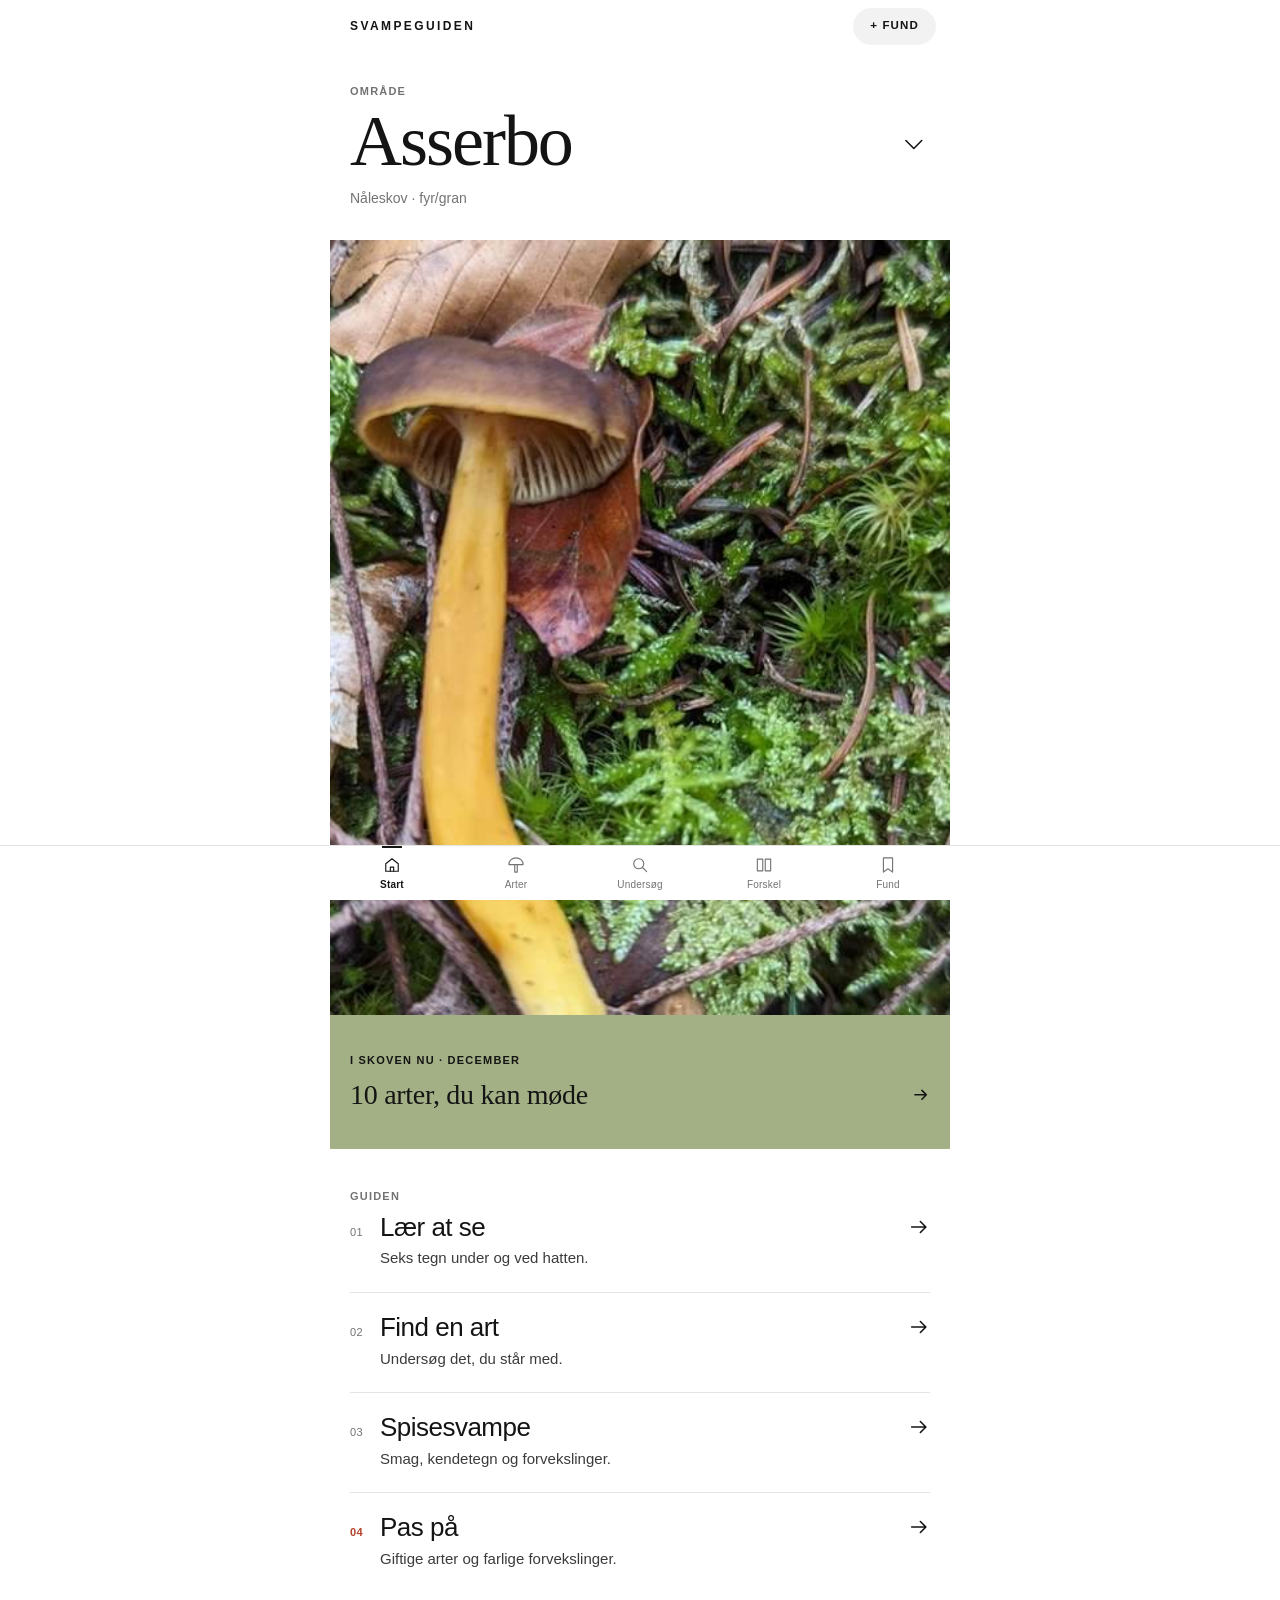
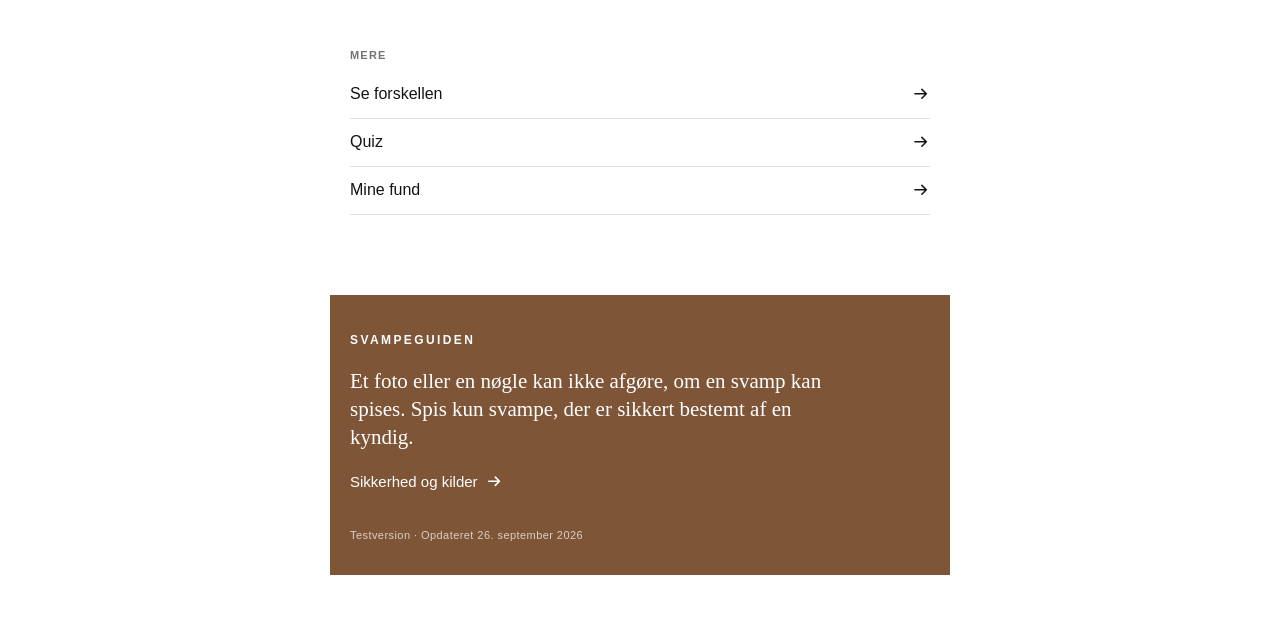
==== index.html @ 18c5b981 "Områdevalg: uden 'Valgt område', lavere søg og position, færre skriftvægte; kortet får pladsen Co-Au" ====
<!doctype html>
<html lang="da">
<head>
<meta charset="utf-8">
<meta name="viewport" content="width=device-width, initial-scale=1, viewport-fit=cover">
<meta name="theme-color" content="#FFFFFF">
<meta name="apple-mobile-web-app-capable" content="yes">
<meta name="apple-mobile-web-app-status-bar-style" content="default">
<meta name="apple-mobile-web-app-title" content="Svampeguiden">
<link rel="manifest" href="manifest.webmanifest">
<link rel="apple-touch-icon" href="icons/icon-180.png">
<link rel="icon" href="icons/icon-180.png">
<title>Svampeguiden</title>
<style>
/* =====================================================================
   SVAMPEGUIDEN — visuelt system, pass 02
   Grundverdenen er papir og blæk. Farve optræder kun i to skalaer:
   LILLE (et mærke) eller STOR (en hel flade). Aldrig mellemstore kasser.

   PAPER     #FFFFFF  baggrund                         – alt
   INK       #141414  tekst, piktogrammer, primærknap  – alt
   INK-2     #3B3B3B  sekundær brødtekst               – tekst
   GREY      #737373  metadata, billedtekster          – lille tekst (ikke på smørgul)
   RULE      #E3E3E1  hårlinjer                        – kun ved reelle overgange
   WASH      ink 5,5 % tonet flade (små interaktive flader, fotopladsholdere)
   MOSS      #A3AF84  "God spisesvamp", skov-filtre, I skoven nu-fladen
                      lille mærke / én stor flade på start. Aldrig tekst, streger.
   BUTTER    #F6E8B1  køkkenet – hele siden. Mærker for køkkenfiltre.
   RUST      #B4432A  fare: dødeligt/meget giftig (mærke, artsflade, STOP).
                      Aldrig pynt, skillelinjer eller almindelige knapper.
   RUST-PALE #F4DCD3  mærke for "Giftig" (tekst RUST-INK #8C2F1A)
   CHESTNUT  #7E5536  redaktionel flade: sidefoden. Ikke en værktøjslinje.
   LILAC     #CDD2E0  tid: sæsonfilter. Kun mærke.

   Typografi — serif = navne og fortælling, sans = instrumentet
     display  serif 44–60 / .98   artsnavn, sidetitel
     state    serif 32 / 1.06     udsagn, spørgsmål
     obs      serif 24 / 1.22     observation, sanseindtryk
     read     serif 19 / 1.45     redaktionel prosa
     cat      sans 28 / 1.08 500  kategorier (indgange, filtre)
     body     sans 16 / 1.5
     meta     sans 13 / 1.4       billedtekster, metadata
     label    sans 11 / 600 / versal +.11em
   Afstand: 4 8 12 16 24 32 48 72 112 · spalte 20 px
   ===================================================================== */
:root{
  --paper:#FFFFFF; --ink:#141414; --ink-2:#3B3B3B; --grey:#737373; --grey-2:#A6A6A6;
  --rule:#E3E3E1; --wash:rgba(20,20,20,.055);
  --moss:#A3AF84; --butter:#F6E8B1; --rust:#B4432A; --rust-pale:#F4DCD3; --rust-ink:#8C2F1A;
  --chestnut:#7E5536; --lilac:#CDD2E0;
  --bg:var(--paper);
  --serif:"Times New Roman",Times,serif;
  --sans:"Helvetica Neue",Helvetica,Arial,sans-serif;
  --fs-3xl:clamp(44px,12.4vw,60px);
  --s1:4px;--s2:8px;--s3:12px;--s4:16px;--s5:24px;--s6:32px;--s7:48px;--s8:56px;--s9:80px;
  --g:20px; --r:10px; --top:52px; --tab:54px;
  --sat:env(safe-area-inset-top,0px); --sab:env(safe-area-inset-bottom,0px);
}
*{box-sizing:border-box;-webkit-tap-highlight-color:transparent}
html{-webkit-text-size-adjust:100%;text-size-adjust:100%}
body{margin:0;background:var(--bg);color:var(--ink);font:400 16px/1.5 var(--sans);-webkit-font-smoothing:antialiased;overscroll-behavior-y:none;transition:background-color .4s ease}
button{font:inherit;color:inherit;background:none;border:0;padding:0;cursor:pointer;text-align:inherit}
a{color:inherit}
img{display:block;max-width:100%}
h1,h2,h3,h4,p,dl,dd,figure{margin:0}
ul,ol{margin:0}
:focus-visible{outline:2px solid var(--ink);outline-offset:2px}

/* ---------- typografi ---------- */
.t-display{font:400 var(--fs-3xl)/.98 var(--serif);letter-spacing:-.022em;hyphens:manual}
.t-state{font:400 28px/1.1 var(--serif);letter-spacing:-.01em}
.t-obs{font:400 20px/1.4 var(--serif)}
.t-read{font:400 20px/1.4 var(--serif)}
.t-cat{font:500 26px/1.1 var(--sans);letter-spacing:-.02em}
.lbl{font:600 11px/1.3 var(--sans);letter-spacing:.11em;text-transform:uppercase}
.meta{font-size:13px;line-height:1.4;color:var(--grey)}
.la{font:italic 400 19px/1.25 var(--serif);color:var(--ink-2)}
.num{font:500 11px/1 var(--sans);font-variant-numeric:tabular-nums;letter-spacing:.04em;color:var(--grey)}
.g{color:var(--grey)}
.pad{padding-left:var(--g);padding-right:var(--g)}
.arr{display:inline-block;flex:none;width:1.1em;height:1.1em;vertical-align:-.2em;fill:none;stroke:currentColor;stroke-width:1.6;stroke-linecap:round;stroke-linejoin:round}
.arr path{vector-effect:non-scaling-stroke}

/* ---------- piktogrammer: 24-gitter, 1,5 px linje, fyldt = det, der tales om ---------- */
.pg{fill:none;stroke:currentColor;stroke-width:1.5;stroke-linejoin:round;stroke-linecap:round;flex:none;overflow:visible}
.pg *{vector-effect:non-scaling-stroke}
.pg .f{fill:currentColor}
.pg .d{stroke:none}
.pg.lg{stroke-width:1.75}
.lock{display:flex;align-items:center;gap:10px}
.lock-n{display:flex;align-items:center;gap:10px}
.lock-n .num{min-width:18px}

/* ---------- hoved, navigation, fod ---------- */
#top{position:sticky;top:0;z-index:30;background:var(--bg);padding-top:var(--sat);box-shadow:0 1px 0 transparent;transition:box-shadow .2s,background-color .4s}
#top.scrolled{box-shadow:0 1px 0 var(--rule)}
#top .in{max-width:620px;margin:0 auto;height:var(--top);display:flex;align-items:center;gap:4px;padding:0 14px 0 var(--g)}
#back{display:flex;align-items:center;width:34px;height:44px;margin-left:-8px}
#back svg{width:20px;height:20px}
#wm{font:700 12px/1 var(--sans);letter-spacing:.2em;text-transform:uppercase;text-decoration:none}
#ttl{flex:1;min-width:0;white-space:nowrap;overflow:hidden;text-overflow:ellipsis;font:600 11px/1 var(--sans);letter-spacing:.11em;text-transform:uppercase}
#top.root #back,#top.root #ttl{display:none}
#top.root #wm{flex:1}
#top:not(.root) #wm{display:none}
.pill{display:inline-flex;align-items:center;gap:6px;height:37px;padding:0 17px;border-radius:999px;background:var(--wash);color:var(--ink);font:600 11.5px/1 var(--sans);letter-spacing:.1em;text-transform:uppercase;text-decoration:none;white-space:nowrap}
#tabs{position:-webkit-sticky;position:sticky;bottom:0;z-index:30;background:var(--bg);box-shadow:0 -1px 0 var(--rule);padding-bottom:var(--sab);transition:background-color .4s}
#tabs .in{max-width:620px;margin:0 auto;display:flex}
#tabs a{position:relative;flex:1;height:var(--tab);display:flex;flex-direction:column;align-items:center;justify-content:center;gap:5px;text-decoration:none;color:var(--grey)}
#tabs a svg{width:20px;height:20px;fill:none;stroke:currentColor;stroke-width:1.35;stroke-linejoin:round;stroke-linecap:round}
#tabs a span{font:500 10px/1 var(--sans);letter-spacing:.02em}
#tabs a.on{color:var(--ink)}
#tabs a.on span{font-weight:700}
#tabs a.on::before{content:"";position:absolute;top:0;left:50%;width:20px;height:2px;margin-left:-10px;background:var(--ink)}
#tabs a .n{position:absolute;top:7px;left:calc(50% + 7px);min-width:15px;height:15px;padding:0 4px;border-radius:8px;background:var(--ink);color:#fff;font:700 9.5px/15px var(--sans);text-align:center}
/* Navigationen er en del af sidens flow (sticky, ikke fixed): den kan aldrig ligge over sidefoden,
   og den følger Safaris skiftende værktøjslinjer. Body fylder mindst skærmen, så den står i bunden. */
body{display:flex;flex-direction:column;min-height:100vh;min-height:100svh}
main{flex:1 0 auto;width:100%}
main{max-width:620px;margin:0 auto}
.view{animation:vin .18s ease-out;min-height:60vh;min-height:60svh}
@keyframes vin{from{opacity:0}to{opacity:1}}
@media (prefers-reduced-motion:reduce){.view,body{animation:none;transition:none}}
.foot{margin-top:var(--s9);background:var(--chestnut);color:#fff;padding:var(--s6) var(--g) var(--s6)}
.foot .wmk{font:700 12px/1 var(--sans);letter-spacing:.2em;text-transform:uppercase}
.foot p{margin-top:var(--s4);font:400 21px/1.35 var(--serif);max-width:24em}
.foot a{display:inline-flex;align-items:center;gap:8px;min-height:44px;margin-top:var(--s2);font:500 15px/1 var(--sans);text-decoration:none}
.foot small{display:block;margin-top:var(--s5);font:500 11px/1.4 var(--sans);letter-spacing:.04em;opacity:.72}

/* ---------- sidehoved, sektioner ---------- */
.ph-head{padding:var(--s7) var(--g) 0}
.ph-head>.lbl{margin-bottom:var(--s4);color:var(--grey)}
.ph-head.danger>.lbl{color:var(--rust)}
.intro{margin-top:var(--s5);color:var(--ink-2);max-width:32em}
.intro b{font-weight:600;color:var(--ink)}
.sec{margin-top:var(--s8);padding:0 var(--g)}
.sh{display:flex;justify-content:space-between;align-items:baseline;gap:12px;margin:0 0 var(--s5);font:600 11px/1.3 var(--sans);letter-spacing:.11em;text-transform:uppercase}
.sh a{font:500 13px/1 var(--sans);letter-spacing:0;text-transform:none;text-decoration:none;color:var(--grey)}
.say{margin:var(--s5) var(--g) 0;max-width:34em}
.say b{font-weight:600}
.say.danger b{color:var(--rust)}
.say .txt-link{display:flex;color:var(--rust)}
.count{padding:0 var(--g) var(--s4);font-size:13px;color:var(--grey)}
.aside{padding:var(--s6) var(--g) 0;font-size:14px;color:var(--grey)}
.aside a{color:var(--ink)}
.note{margin:var(--s8) var(--g) 0}
.note .lbl{display:block;margin-bottom:var(--s3);color:var(--grey)}
.note p{font-size:15px;color:var(--ink-2)}

/* ---------- mærker (tags) ---------- */
.tag{display:inline-flex;align-items:center;gap:6px;height:24px;padding:0 10px;border-radius:999px;background:var(--wash);color:var(--ink);font:600 10.5px/1 var(--sans);letter-spacing:.08em;text-transform:uppercase;white-space:nowrap;vertical-align:middle}
.st-plain{display:inline-block;font:600 10.5px/1.3 var(--sans);letter-spacing:.08em;text-transform:uppercase;color:var(--ink-2)}
.ix .st-plain{margin-top:10px}
.sp-id .st-plain{padding-top:4px}
.tag.moss{background:var(--moss)}
.tag.butter{background:var(--butter)}
.tag.lilac{background:var(--lilac)}
.tag.rust{background:var(--rust);color:#fff}
.tag.rust-pale{background:var(--rust-pale);color:var(--rust-ink)}
.tag.paper{background:#fff;color:var(--rust)}
button.tag{height:30px;padding:0 8px 0 12px;font-size:11px}
button.tag .x{font:400 15px/1 var(--sans);opacity:.6}

/* ---------- knapper: primær · sekundær · tekst · kompakt ---------- */
.btn{display:inline-flex;align-items:center;justify-content:center;gap:10px;min-height:52px;padding:0 20px;border-radius:var(--r);background:var(--wash);color:var(--ink);font:500 16px/1.2 var(--sans);text-decoration:none;text-align:center;position:relative}
.btn.fill{background:var(--ink);color:#fff}
.btn.big{width:100%;min-height:64px;border-radius:8px;justify-content:space-between;padding:0 22px;background:var(--ink);color:#fff;font-size:18px}
.btn.big .bl{display:flex;align-items:center;gap:14px}
.btn[disabled]{opacity:.5}
.btn-row{display:flex;gap:8px;padding:var(--s6) var(--g) 0}
.btn-row .btn{flex:1}
.btn-row.in{padding:0}
.btn-col{display:grid;gap:8px;padding:var(--s6) var(--g) 0}
.cta-wrap{padding:var(--s7) var(--g) 0}
.txt-link{display:inline-flex;align-items:center;gap:8px;min-height:44px;font:500 15px/1.2 var(--sans);text-decoration:none;color:inherit}
.quiet{display:flex;align-items:center;gap:10px;min-height:48px;margin:var(--s6) var(--g) 0;font:500 15px/1.2 var(--sans);text-decoration:none;color:var(--ink-2)}
.more{margin:var(--s8) var(--g) 0}
.more>.lbl{margin-bottom:var(--s2);color:var(--grey)}
.more a{display:flex;align-items:baseline;gap:10px;min-height:48px;padding:13px 0;border-bottom:1px solid var(--rule);font:500 16px/1.3 var(--sans);text-decoration:none}
.more a .m{font-size:13px;font-weight:400;color:var(--grey)}
.more a .arr{margin-left:auto}
.util{display:grid;grid-template-columns:1fr 1fr;gap:0 16px;margin:var(--s7) var(--g) 0}
.util a{display:flex;align-items:baseline;gap:8px;padding:9px 0;font:500 16px/1.3 var(--sans);text-decoration:none}
.util a .m{font-size:13px;font-weight:400;color:var(--grey)}

/* ---------- fotos og annotationer ---------- */
.ph{position:relative;overflow:hidden;background:var(--wash)}
.ph img{width:100%;height:100%;object-fit:cover}
.ph.none{background:rgba(20,20,20,.03)}
.ph.empty,.ph.none{display:flex;align-items:center;justify-content:center;color:var(--grey)}
.ph.empty span{font:500 11px/1.3 var(--sans);color:var(--grey);text-align:center;padding:6px}
.ann{position:absolute;inset:0;width:100%;height:100%;pointer-events:none}
.ann .o{fill:none;stroke:#141414;stroke-width:3;vector-effect:non-scaling-stroke}
.ann .i{fill:none;stroke:#fff;stroke-width:3;vector-effect:non-scaling-stroke}
.ann-m{position:absolute;width:16px;height:16px;margin:-8px 0 0 -8px;border-radius:50%;background:#141414;color:#fff;font:600 9.5px/16px var(--sans);text-align:center;pointer-events:none}
.lg{display:inline-flex;align-items:center;gap:7px;margin-right:14px;color:var(--ink);font-weight:500}
.lg i{display:inline-block;width:15px;height:15px;border-radius:50%;background:var(--ink);color:#fff;font:600 9px/15px var(--sans);font-style:normal;text-align:center}
.gal{position:relative}
.gal-track{display:flex;overflow-x:auto;scroll-snap-type:x mandatory;scrollbar-width:none;overscroll-behavior-x:contain}
.gal-track::-webkit-scrollbar{display:none}
.gal-track .slide{flex:0 0 100%;scroll-snap-align:center;scroll-snap-stop:always}
.gal-track .ph{aspect-ratio:4/3}
.gal-meta{display:grid;grid-template-columns:1fr auto;gap:6px 12px;padding:12px var(--g) 0}
.gal-meta .v{color:var(--ink)}
.gal-meta .cap{grid-column:1/-1;font-size:13px;line-height:1.45;color:var(--ink-2)}
.gal-n{font:500 11px/1.3 var(--sans);font-variant-numeric:tabular-nums;color:var(--grey)}
.credit{padding:4px var(--g) 0;font-size:11px;line-height:1.35;color:var(--grey)}
.arr-btn{position:absolute;top:0;width:48px;height:0;padding-top:37.5%;display:none}
.arr-btn button{position:absolute;top:calc(100% - 22px);width:40px;height:44px;background:rgba(255,255,255,.9);font-size:22px}
.arr-btn.l{left:0}.arr-btn.r{right:0}.arr-btn.r button{right:0}
@media (hover:hover) and (min-width:700px){.arr-btn{display:block}.gal.single .arr-btn{display:none}}

/* ---------- artssiden ---------- */
.sp-id{padding:var(--s7) var(--g) var(--s6)}
.sp-id .la{margin-top:var(--s3)}
.sp-id .syn{margin-top:var(--s1);font-size:13px;color:var(--grey)}
.sp-id .st-row{display:flex;flex-wrap:wrap;gap:8px;margin-top:var(--s5)}
.sp-id .st-note{margin-top:10px;font-size:13px;color:var(--grey)}
.sp-id .warn{margin-top:var(--s5);max-width:30em}
.sp-id .warn b{color:var(--rust);font-weight:400}
.sp-id.field{background:var(--rust);color:#fff;padding-bottom:var(--s7)}
.sp-id.field .la{color:#fff}
.sp-id.field .syn{color:rgba(255,255,255,.8)}
.sp-id.field .warn b{color:#fff;font-weight:700;font-family:var(--sans);font-size:15px;letter-spacing:.02em}
.lede{padding:var(--s6) var(--g) 0;max-width:36em}
.sig-w{margin:var(--s7) var(--g) 0}
.sig-w>.lbl{color:var(--grey)}
.sig{list-style:none;display:grid;grid-template-columns:1fr 1fr;gap:18px 16px;margin:var(--s4) 0 0;padding:0}
.sig li{font:500 15px/1.25 var(--sans)}
.kt+.kt{margin-top:var(--s7)}
.kt-ph.detail{margin-left:0;margin-right:0}
.kt-ph.detail figcaption{padding-left:0;padding-right:0}
.kt-h .lbl{color:var(--ink)}
.kt .t-obs{margin-top:var(--s3);font:400 19px/1.4 var(--sans);letter-spacing:-.005em}
.kt .nb{display:block;margin-top:var(--s2);font-size:13px;line-height:1.45;color:var(--grey)}
.kt-more{margin-top:var(--s4);font-size:16px;color:var(--ink-2)}
.kt-more b{font-weight:600;color:var(--ink)}
.kt-ph{margin:var(--s5) calc(-1 * var(--g)) 0}
.kt-ph .ph{aspect-ratio:4/3}
.kt-ph figcaption{padding:10px var(--g) 0;font-size:13px;line-height:1.45;color:var(--ink-2)}
.kt-ph figcaption .lgs{display:block;margin-bottom:4px}
.anat{margin-top:var(--s7)}
.anat summary{list-style:none;cursor:pointer;display:inline-flex;align-items:center;gap:10px;min-height:44px;font:500 15px/1 var(--sans)}
.anat summary::-webkit-details-marker{display:none}
.anat summary::after{content:"+";font:300 20px/1 var(--sans)}
.anat[open] summary::after{content:"–"}
.plate{margin-top:var(--s5)}
.plate .dia{width:78%;max-width:320px}
.plate figcaption{margin-top:var(--s3)}
.dia svg{display:block;width:100%;height:auto}
.hab-r{margin:0 0 var(--s3);font:500 16px/1.3 var(--sans)}
.hab{margin-top:var(--s5);color:var(--ink-2)}
.sec .meta{margin-top:var(--s3)}
.season{margin-top:var(--s7)}
.season>.lbl{color:var(--grey)}
.months{display:grid;grid-template-columns:repeat(12,1fr);gap:3px;margin-top:var(--s3)}
.months span{position:relative;padding-top:9px;text-align:center;font:500 10.5px/1 var(--sans);color:var(--grey-2);border-top:6px solid var(--wash)}
.months span.on{border-top-color:var(--ink);color:var(--ink)}
.months span.now{font-weight:800}
.months span.now::after{content:"";position:absolute;left:50%;bottom:-10px;width:4px;height:4px;margin-left:-2px;border-radius:50%;background:var(--ink)}
.ctx{margin-top:var(--s5);font-size:14px;color:var(--grey)}
.ctx.on{color:var(--ink);font-weight:500}
.sense{display:grid;gap:var(--s6)}
.sense dt{color:var(--grey)}
.sense dd{margin-top:var(--s2)}
.sense dd p{margin-top:var(--s2);font-size:15px;color:var(--ink-2);max-width:32em}
.to-kitchen{display:block;margin-top:var(--s9);padding:var(--s6) var(--g) var(--s7);background:var(--butter);text-decoration:none}
.to-kitchen .lbl{color:var(--ink-2)}
.to-kitchen .row{display:flex;justify-content:space-between;align-items:baseline;gap:12px}
.to-kitchen .s{display:block;margin-top:var(--s3);font-size:14px;color:var(--ink-2)}

/* ---------- indeks (artslister, resultater, fund) ---------- */
.ix{margin:0 var(--g)}
.ph-head+.ix,.ph-head+.flt{margin-top:var(--s7)}
.ix>a{display:grid;grid-template-columns:92px 1fr;gap:16px;align-items:start;padding:16px 0;border-bottom:1px solid var(--rule);text-decoration:none}
.ix .ph{aspect-ratio:4/5}
.ix .t{display:flex;flex-direction:column;align-items:flex-start;min-width:0}
.ix .num{margin-bottom:8px}
.ix .nm{font:400 22px/1.12 var(--serif);letter-spacing:-.005em}
.ix .nm.unk{font-style:italic}
.ix .la2{margin-top:3px;font:italic 15px/1.3 var(--serif);color:var(--grey)}
.ix .tag{margin-top:12px}
.ix .m{display:flex;align-items:center;gap:6px;margin-top:10px;font-size:13px;line-height:1.35;color:var(--ink-2)}
.ix .m+.m{margin-top:4px}
.ix .kd{margin-top:10px;font-size:14px;line-height:1.4;color:var(--ink-2)}
.ix .found{margin-left:6px}
.ix.sq>a{grid-template-columns:72px 1fr}
.ix.sq .ph{aspect-ratio:1/1}
.ix .q{margin-top:6px;font-size:14px;line-height:1.4;color:var(--ink-2)}

/* ---------- filtre: kategorier som store ord, valg først når de åbnes ---------- */
.flt{margin:0 var(--g)}
.flt-h{display:flex;justify-content:space-between;align-items:center;width:100%;padding:18px 0 17px;border-top:1px solid var(--rule)}
.flt-h .chev{width:18px;height:18px;transition:transform .2s}
.flt-h[aria-expanded="true"] .chev{transform:rotate(180deg)}
.flt-h .k{font-size:13px;font-weight:500;letter-spacing:0;color:var(--grey);margin-left:auto;margin-right:12px}
.flt-b{padding:4px 0 var(--s6)}
.flt-c+.flt-c{margin-top:var(--s5)}
.flt-c>.lbl{display:block;margin-bottom:10px;color:var(--grey)}
.pills{display:flex;flex-wrap:wrap;gap:8px}
.pills button{display:inline-flex;align-items:center;gap:8px;height:40px;padding:0 15px;border-radius:999px;background:var(--wash);font:500 15px/1 var(--sans)}
.pills button.on{background:var(--ink);color:#fff}
.pills button.dk{background:none;box-shadow:inset 0 0 0 1px var(--rule);color:var(--ink-2)}
.pills button.dk.on{background:none;box-shadow:inset 0 0 0 1.5px var(--ink);color:var(--ink)}
.pills i{display:block;width:14px;height:14px;border-radius:50%;box-shadow:inset 0 0 0 1px rgba(0,0,0,.18)}
.flt-end{border-top:1px solid var(--rule)}
.flt-act{display:flex;flex-wrap:wrap;align-items:center;gap:6px;margin:var(--s4) var(--g) 0}
.flt-act .clr{margin-left:4px;font:500 13px/1 var(--sans);color:var(--grey);text-decoration:underline;text-underline-offset:3px;min-height:30px}
.res-n{margin:var(--s6) var(--g) var(--s3);font-size:13px;color:var(--grey)}

/* ---------- start ---------- */
.home-area{padding:var(--s6) var(--g) 0}
.home-area>.lbl{color:var(--grey)}
.area-name{display:flex;justify-content:space-between;align-items:flex-start;gap:16px;width:100%;min-height:48px;font:inherit;letter-spacing:inherit;text-align:left}
.area-name .an{min-width:0}
.area-name .nw{white-space:nowrap}
.area-chev{flex:none;width:.44em;height:.44em;margin-top:.3em;stroke-width:1.6}
.area-chev path{vector-effect:non-scaling-stroke}
.home-area .meta{margin-top:var(--s3);font-size:14px}
.num.rust{color:var(--rust);font-weight:700}
.home-area>.lbl{color:var(--grey)}
.home-area .t-display{margin-top:var(--s2)}
.home-area .txt-link{margin-top:var(--s2);color:var(--ink-2)}
.hm-hero{display:block;margin-top:var(--s6);text-decoration:none}
.hm-hero .ph{aspect-ratio:4/5}
.hm-now{display:block;background:var(--moss);padding:30px var(--g) 38px;text-decoration:none}
.hm-now .cap{font-size:13px;color:var(--ink)}
.hm-now .cap i{font-family:var(--serif);font-size:15px}
.hm-now .lbl{display:block;margin-top:var(--s2)}
.hm-now .row{display:flex;justify-content:space-between;align-items:baseline;gap:12px;margin-top:var(--s3)}
.hm-go{margin:40px var(--g) 0}
.hm-go a{display:grid;grid-template-columns:30px 1fr auto;gap:6px 0;align-items:baseline;padding:20px 0 22px;border-top:1px solid var(--rule);text-decoration:none}
.hm-go>.lbl{margin-bottom:10px;color:var(--grey)}
.hm-go>.lbl+a{border-top:0;padding-top:0}
.hm-go .num{grid-column:1;grid-row:1}
.hm-go .t-cat{grid-column:2}
.hm-go .arr{grid-column:3;grid-row:1;font-size:20px}
.hm-go .s{grid-column:2/4;font-size:15px;color:var(--ink-2)}
.hm-go .alpha{grid-column:2/4;display:flex;gap:14px;margin-top:10px}

/* ---------- lær at se ---------- */
.alphabet{display:grid;grid-template-columns:repeat(3,1fr);gap:8px;margin:var(--s7) var(--g) 0}
.alphabet a{display:flex;flex-direction:column;justify-content:space-between;aspect-ratio:1/1;padding:14px;border-radius:12px;background:var(--wash);text-decoration:none;font:500 14px/1.2 var(--sans)}
.lesson{margin-top:var(--s9);padding:0 var(--g)}
.lesson .t-state{margin-top:0}
.tech{margin-top:var(--s2);font-size:13px;color:var(--grey)}
.lesson .t-read{margin-top:var(--s4);max-width:34em}
.lesson-fig{display:grid;grid-template-columns:40% 1fr;gap:2px;margin:var(--s5) calc(-1 * var(--g)) 0;align-items:center}
.lesson-fig .dia{padding:0 8px 0 var(--g)}
.lesson-fig .ph{aspect-ratio:4/3}
.ex{margin-top:var(--s3);font-size:14px;color:var(--grey)}
.ex a{color:var(--ink)}
.lesson .btn-row{padding:var(--s6) 0 0}

/* ---------- se forskellen ---------- */
.pl{margin-top:var(--s6)}
.pl>a{display:block;padding-bottom:var(--s7);text-decoration:none}
.pl>a.txt-only{padding:0 var(--g) var(--s6)}
.pl .q .arr{margin-left:6px}
.ab{display:grid;grid-template-columns:1fr 1fr;gap:2px}
.ab .ph{aspect-ratio:1/1}
.ab.tall .ph{aspect-ratio:3/4}
.pl .t{padding:12px var(--g) 0}
.pl .nm{display:block;font:400 22px/1.15 var(--serif)}
.pl .nm .vs{width:.8em;height:.8em;margin:0 .22em;vertical-align:-.06em}
.pl .q{display:block;margin-top:6px;font-size:14px;color:var(--ink-2)}
.ab-names{display:grid;grid-template-columns:1fr 1fr;gap:16px;padding:14px var(--g) 0}
.ab-names a{display:flex;flex-direction:column;align-items:flex-start;gap:10px;text-decoration:none}
.ab-names .nm{font:400 22px/1.12 var(--serif)}
.decisive{padding:var(--s8) var(--g) 0}
.decisive>.lbl{color:var(--grey)}
.decisive .t-state{margin-top:var(--s4)}
.decisive p.k{margin-top:var(--s4);color:var(--ink-2);max-width:32em}
.cmp-head{position:sticky;top:calc(var(--top) + var(--sat));z-index:5;display:grid;grid-template-columns:1fr 1fr;background:var(--bg);box-shadow:0 1px 0 var(--rule);transform:translateY(-100%);opacity:0;transition:.2s;pointer-events:none}
.cmp-head.show{transform:none;opacity:1;pointer-events:auto}
.cmp-head a{display:block;padding:10px var(--g);text-decoration:none;font:400 16px/1.2 var(--serif)}
.cmp-row{margin-top:var(--s8)}
.cmp-row>.lock-n{padding:0 var(--g)}
.pair{display:grid;grid-template-columns:1fr 1fr;gap:2px;margin-top:var(--s4)}
.pair .ph{aspect-ratio:4/3}
.txt{display:grid;grid-template-columns:1fr 1fr;gap:16px;padding:12px var(--g) 0}
.txt p{font-size:15px;line-height:1.45}
.txt p .pg{display:block;margin-bottom:8px}

/* ---------- undersøg ---------- */
.key-top{display:flex;justify-content:space-between;align-items:center;min-height:44px;padding:var(--s4) var(--g) 0}
.key-top .lbl{color:var(--grey)}
.key-top .txt-link{font-size:14px;color:var(--ink-2)}
.key-prog{display:flex;gap:4px;padding:8px var(--g) 0}
.key-prog i{flex:1;height:2px;background:var(--rule)}
.key-prog i.on{background:var(--ink)}
.key-q{padding:var(--s7) var(--g) 0}
.key-q>.lbl{color:var(--grey)}
.key-q .t-state{margin-top:var(--s3)}
.key-q .intro{margin-top:var(--s3);font-size:15px}
.tiles{display:grid;grid-template-columns:1fr 1fr;gap:8px;padding:var(--s6) var(--g) 0}
.tile{display:flex;flex-direction:column;justify-content:space-between;gap:18px;min-height:136px;padding:16px;border-radius:4px;background:rgba(20,20,20,.035);text-align:left}
.tile b{display:block;font:500 18px/1.2 var(--sans)}
.tile small{display:block;margin-top:4px;font-size:13px;line-height:1.35;color:var(--ink-2)}
.tile:active{background:var(--ink);color:#fff}
.tile:active small{color:rgba(255,255,255,.7)}
.tile .sw{width:40px;height:40px}
.rows{margin:var(--s6) var(--g) 0;border-top:1px solid var(--rule)}
.rowo{display:flex;align-items:center;gap:14px;width:100%;min-height:64px;padding:14px 0;border-bottom:1px solid var(--rule)}
.rowo b{display:block;font:500 19px/1.25 var(--sans)}
.rowo small{display:block;margin-top:3px;font-size:13px;line-height:1.35;color:var(--grey)}
.rowo .arr{margin-left:auto;color:var(--grey)}
.rowo:active{color:var(--grey)}
.opt.dk{color:var(--grey)}
.tiles .opt.dk{grid-column:1/-1;min-height:56px;flex-direction:row;align-items:center;justify-content:space-between;padding:0;margin-top:8px;border-radius:0;background:none;border-bottom:1px solid var(--rule);color:var(--ink-2)}
.tiles .opt.dk b{font:500 17px/1.2 var(--sans)}
.tiles .opt.dk:active{background:none;color:var(--grey)}
.sw{display:block;width:28px;height:28px;flex:none;border-radius:50%;box-shadow:inset 0 0 0 1px rgba(0,0,0,.14)}
.given{display:flex;flex-wrap:wrap;gap:6px;padding:var(--s5) var(--g) 0}
.res-ix{margin-top:var(--s6)}
.sep dt{margin-top:var(--s5)}
.sep dt:first-child{margin-top:0}
.sep dd{margin-top:var(--s2)}
.sep dd p{margin:0 0 4px}
.sep dd b{font-weight:600}

/* ---------- stop: én fuld rustflade ---------- */
#stop{position:fixed;inset:0;z-index:60;background:#fff;overflow-y:auto;padding-bottom:var(--sab)}
#stop .in{max-width:620px;margin:0 auto}
.stop-sign{background:var(--rust);color:#fff;padding:calc(var(--sat) + 36px) var(--g) var(--s6)}
.stop-sign h1{font:700 88px/.82 var(--sans);letter-spacing:-.04em}
.stop-sign p{margin-top:var(--s5);font:400 22px/1.3 var(--serif);max-width:20em}
.stop-body{padding:var(--s6) var(--g) var(--s7)}
.stop-body .sh{margin-top:var(--s7)}
.stop-body ol{list-style:none;padding:0}
.stop-body li{display:grid;grid-template-columns:22px 28px 1fr;gap:10px;align-items:start;padding:14px 0;border-bottom:1px solid var(--rule)}
.stop-body li .num{padding-top:5px}
.stop-body li b{display:block;font-weight:600}
.stop-body .pair{margin:var(--s6) calc(-1 * var(--g)) 0}
.stop-body .txt{padding:10px 0 0}
.stop-body .meta{margin-top:var(--s5)}
.stop-body .btn-col{padding:var(--s6) 0 0}

/* ---------- quiz ---------- */
.qz-q{padding:var(--s6) var(--g) 0}
.qz-img{margin-top:var(--s5)}
.qz-img .ph{aspect-ratio:4/3}
.qz-q+.pair{margin-top:var(--s5)}
.txt .nm{font:400 17px/1.2 var(--serif)}
.qz-opt{text-align:left}
.qz-opt span{font:500 17px/1.3 var(--sans)}
.qz-opt.ok span{font-weight:700}
.qz-opt.ok::after{content:"Rigtigt";margin-left:auto;display:inline-flex;align-items:center;height:24px;padding:0 10px;border-radius:999px;background:var(--moss);font:600 10.5px/1 var(--sans);letter-spacing:.08em;text-transform:uppercase}
.qz-opt.no{color:var(--grey);text-decoration:line-through;text-decoration-thickness:1px}
.qz-opt[disabled]{cursor:default}
.qz-exp{margin:var(--s6) var(--g) 0;max-width:34em}
.qz-exp .lbl{display:block;margin-bottom:var(--s2);color:var(--grey)}
.qz-score{font:400 clamp(96px,32vw,150px)/.85 var(--serif);letter-spacing:-.04em}

/* ---------- fund: feltnotesbog ---------- */
.fd-day{display:flex;justify-content:space-between;align-items:baseline;margin:var(--s8) var(--g) var(--s3)}
.fd-day .lbl{color:var(--grey)}
.fd-slots{display:grid;grid-template-columns:1fr 1fr;gap:2px;margin-top:var(--s6)}
.fd-slot .ph{display:block;width:100%;aspect-ratio:1/1}
.fd-slot figcaption{display:flex;align-items:center;gap:8px;padding:10px 12px 14px}
.fd-rows{margin:var(--s6) var(--g) 0}
.fd-row{display:grid;grid-template-columns:104px 1fr;gap:12px;padding:14px 0;border-top:1px solid var(--rule)}
.fd-row>.lbl{padding-top:4px;color:var(--grey)}
.fd-row p{display:flex;align-items:center;gap:10px}
.fd-id{margin:var(--s7) var(--g) 0}
.fd-id>.lbl{color:var(--grey)}
.fd-id .t-state{margin-top:var(--s3)}
.fd-id .t-state.unk{font-style:italic}
.fd-id .meta{margin-top:var(--s2)}
.del{color:var(--grey);font-size:14px}
.empty-st{padding:var(--s7) var(--g) 0}
.empty-st .pg{color:var(--grey-2)}
.empty-st .t-obs{margin-top:var(--s5);max-width:20em}

/* ---------- registrér ---------- */
.rg-top{display:flex;justify-content:space-between;align-items:center;padding:var(--s4) var(--g) 0}
.rg-top>.lbl{color:var(--grey)}
.rg-top button{min-height:44px;font-size:14px;color:var(--ink-2)}
.rg-prog{list-style:none;display:grid;grid-template-columns:repeat(6,1fr);gap:4px;margin:8px 0 0;padding:0 var(--g)}
.rg-prog button{width:100%;padding:9px 0 4px;border-top:2px solid var(--rule);font:500 11px/1 var(--sans);font-variant-numeric:tabular-nums;color:var(--grey);text-align:left}
.rg-prog li.done button{border-top-color:var(--grey);color:var(--ink)}
.rg-prog li.cur button{border-top-color:var(--ink);color:var(--ink);font-weight:700}
.rg-q{padding:var(--s7) var(--g) 0}
.rg-q .t-state{margin-top:var(--s4)}
.rg-q p{margin-top:var(--s3);color:var(--ink-2);max-width:32em}
.rg-q p.dim{font-size:14px;color:var(--grey)}
.rg-shot{position:relative;margin-top:var(--s5);aspect-ratio:4/3;background:var(--wash);overflow:hidden}
.rg-shot img{width:100%;height:100%;object-fit:cover}
.rg-cam{position:absolute;inset:0;display:flex;flex-direction:column;align-items:center;justify-content:center;gap:12px;cursor:pointer}
.rg-cam b{font:500 16px/1 var(--sans)}
.rg-cam input,.rg-act label input{position:absolute;width:1px;height:1px;opacity:0;pointer-events:none}
.rg-act{display:flex;gap:8px;padding:12px var(--g) 0}
.rg-act .btn{flex:1}
.rg-act label{cursor:pointer}
.rg-note{padding:12px var(--g) 0;font-size:13px;color:var(--grey)}
.rg-obs{padding:var(--s7) var(--g) 0}
.rg-obs .sh{margin-bottom:var(--s4)}
.rg-id{display:grid;gap:8px;padding:var(--s6) var(--g) 0}
.rg-id button{padding:16px 18px;border-radius:12px;background:var(--wash)}
.rg-id button b{display:block;font:500 17px/1.2 var(--sans)}
.rg-id button span{display:block;margin-top:4px;font-size:13px;color:var(--ink-2)}
.rg-id button.on{background:var(--ink);color:#fff}
.rg-id button.on span{color:rgba(255,255,255,.72)}
.rg-field{padding:var(--s5) var(--g) 0}
.rg-field .lbl{display:block;margin-bottom:8px;color:var(--grey)}
.rg-field p{font:400 22px/1.3 var(--serif)}
.rg-field select,.rg-field input,.rg-field textarea{width:100%;min-height:50px;padding:12px 14px;border:0;border-radius:var(--r);background:var(--wash);color:var(--ink);font:16px/1.4 var(--sans);-webkit-appearance:none}
.rg-field textarea{min-height:104px;resize:vertical}

/* ---------- område ---------- */
.area-h{margin:var(--s6) var(--g) var(--s6)}
.area-h .t-obs{margin-top:var(--s3)}
.area-h .meta{margin-top:var(--s2)}
.area-h .cov{margin-top:var(--s4);font-size:13px;color:var(--grey);max-width:32em}
body.noscroll{overflow:hidden}
#areaov{position:fixed;inset:0;height:100vh;height:100dvh;z-index:70;display:flex;flex-direction:column;overflow-y:auto;background:#fff;padding:calc(var(--sat) + 4px) 0 calc(var(--sab) + 12px);animation:vin .2s ease-out}
#areaov>*{flex-shrink:0}
#areaov>.map-wrap{position:relative;flex:1 0 260px;margin-top:var(--s2)}
.map-wrap>#map{position:absolute;inset:0;margin:0;min-height:0}
.ov-top{display:flex;justify-content:space-between;align-items:center;height:44px;padding:0 8px 0 var(--g)}
.ov-top .lbl{color:var(--grey)}
.ov-x{display:flex;align-items:center;justify-content:center;width:44px;height:44px}
.ov-q{padding:4px var(--g) var(--s4)}
.ov-q h1{font:400 30px/1.06 var(--serif);letter-spacing:-.01em}
.ov-q>.lbl{display:block;margin-bottom:10px;color:var(--grey)}
.ov-q p{margin-top:8px;color:var(--ink-2)}
.ov-search{display:flex;align-items:center;margin:0 var(--g);border-bottom:1px solid var(--rule)}
.ov-search input{flex:1;min-width:0;height:40px;padding:0;border:0;border-radius:0;background:none;color:var(--ink);font:400 16px var(--sans);-webkit-appearance:none}
.ov-search input::placeholder{color:var(--grey)}
.ov-search button{width:40px;height:40px;margin-right:-10px;font-size:18px}
.ov-pos{min-height:36px;margin:0 var(--g);font:400 14px/1 var(--sans);color:var(--ink-2)}
.ov-res{max-height:34vh;max-height:34svh;overflow:auto;margin:0 var(--g)}
.ov-res p{padding:10px 0;font-size:14px;color:var(--grey)}
.ov-res>button,.presets button{display:block;width:100%;padding:11px 0;border-bottom:1px solid var(--rule)}
.ov-res b,.presets b{display:block;font-weight:500}
.ov-res span,.presets span{font-size:13px;color:var(--grey)}
#map{position:relative;flex:1;min-height:180px;margin-top:var(--s3);background:var(--wash)}
#map .leaflet-tile-pane{filter:grayscale(1) contrast(1.02) brightness(1.04)}
.map-msg{position:absolute;inset:0;overflow:auto;padding:20px var(--g) 84px;font-size:14px;color:var(--ink-2)}
.map-msg p{margin-bottom:12px}
.map-msg .lbl{display:block;color:var(--grey)}
.pin{background:var(--ink);border-radius:50%}
.leaflet-control-attribution{font-size:9px!important;background:rgba(255,255,255,.75)!important}
.ov-bottom{padding:14px var(--g) 0}
.ov-sel .lbl{color:var(--grey)}
.ov-sel b{display:block;font:400 28px/1.1 var(--serif);letter-spacing:-.01em;overflow-wrap:break-word}
.ov-sel span{display:block;margin-top:2px;font-size:13px;color:var(--grey)}
.ov-rad{position:absolute;left:var(--g);right:var(--g);bottom:14px;z-index:500;display:grid;grid-template-columns:1fr 1fr;padding:3px;border-radius:6px;background:rgba(255,255,255,.94);box-shadow:0 0 0 1px rgba(20,20,20,.14)}
.ov-rad button{min-height:44px;padding:5px 10px;border-radius:4px;font:500 14px/1.2 var(--sans);text-align:center}
.ov-rad button small{display:block;margin-top:1px;font:400 12px/1.2 var(--sans);color:var(--grey)}
.ov-rad button.on{background:var(--ink);color:#fff}
.ov-rad button.on small{color:rgba(255,255,255,.72)}
.ov-recent{display:flex;flex-wrap:wrap;align-items:center;gap:6px;margin-top:10px}
.ov-recent .lbl{color:var(--grey);margin-right:4px}
.ov-recent button{height:30px;padding:0 12px;border-radius:999px;background:var(--wash);font-size:13px}
.ov-use{width:100%;margin-top:14px;min-height:52px;border-radius:6px}
.ov-btns{display:flex;gap:8px;margin-top:12px}
.ov-btns .btn{flex:1;padding:0 10px}
.ov-btns.col{flex-direction:column;padding:var(--s6) var(--g) 0}
.ov-skip{min-height:44px;font:500 14px/1 var(--sans);color:var(--grey)}
.hab-opts{display:grid;gap:8px;padding:10px var(--g) 0}
.hab-opts button{min-height:56px;padding:0 18px;border-radius:12px;background:var(--wash);font:500 17px/1.2 var(--sans)}
.hab-opts button.on{background:var(--ink);color:#fff}

/* ---------- køkkenet: hele fladen bliver smørgul ---------- */
body.kitchen{--bg:var(--butter);--grey:#5F5A48;--rule:rgba(20,20,20,.14)}
.k-id{padding:var(--s7) var(--g) 0}
.k-id>.lbl{color:var(--grey)}
.k-id .t-display{margin-top:var(--s3)}
.k-id .la{margin-top:var(--s3)}
.k-safe{margin-top:var(--s5);font-size:14px;line-height:1.5;color:var(--ink-2);max-width:26em}
.k-safe b{font-weight:600;color:var(--ink)}
.k-sense{display:grid;gap:20px;margin:40px var(--g) 0}
.k-sense dt{color:var(--grey)}
.k-sense dd{margin-top:4px;font:400 28px/1.1 var(--serif);letter-spacing:-.01em}
.k-img{margin-top:var(--s8)}
.k-img .ph{aspect-ratio:4/5}
.k-img figcaption{padding:10px var(--g) 0;font-size:13px;color:var(--ink-2)}
.k-list{padding:0;list-style:none}
.k-list li{padding:6px 0}
.k-list li:first-child{padding-top:0}
.k-pair{font:400 24px/1.3 var(--serif)}
.k-pair+.meta{margin-top:var(--s3)}
.k-dish{border-top:1px solid var(--rule)}
.k-dish:last-child{border-bottom:1px solid var(--rule)}
.k-dish summary{display:grid;grid-template-columns:44px 1fr auto;gap:8px;padding:22px 0 24px;cursor:pointer;list-style:none}
.k-dish summary::-webkit-details-marker{display:none}
.k-dish summary::after{content:"+";font:300 22px/1 var(--sans)}
.k-dish[open] summary::after{content:"–"}
.k-n{font:400 30px/1 var(--serif);font-variant-numeric:tabular-nums}
.k-t{display:flex;flex-direction:column;gap:6px}
.k-t .lbl{color:var(--grey)}
.k-t .nm{font:400 24px/1.15 var(--serif)}
.k-body{padding:0 0 var(--s6) 52px}
.k-body h4{margin:var(--s4) 0 var(--s2);color:var(--grey)}
.k-body ul,.k-body ol{padding-left:18px}
.k-body li{margin:0 0 6px}
.k-tip{margin-top:var(--s4)}
.k-tip .lbl{display:block;margin-bottom:6px;color:var(--grey)}

/* ---------- sikkerhed og kilder ---------- */
.big-safe{margin:var(--s6) var(--g) 0}
.prose{padding:0 var(--g)}
.prose .sh{margin-top:var(--s8)}
.prose p,.prose li{margin-top:8px;max-width:34em}
.prose ul{padding-left:18px}
.phone{display:block;margin-top:4px;font:400 36px/1.1 var(--serif);text-decoration:none}
.credits{margin-top:14px}
.credits div{padding:6px 0;border-top:1px solid var(--rule)}
.credits b{font-weight:600}

/* ---------- lysboks ---------- */
#lb{position:fixed;inset:0;z-index:80;display:flex;flex-direction:column;justify-content:center;background:#0E0E0E}
#lb img{width:100%;max-height:78vh;max-height:78dvh;object-fit:contain}
#lb .c{padding:14px var(--g);color:#EAEAEA;font-size:15px}
#lb .c small{display:block;margin-top:6px;font-size:11px;color:#9A9A9A}
#lb button{position:absolute;top:calc(var(--sat) + 10px);right:10px;width:48px;height:48px;color:#fff;font:300 30px/1 var(--sans)}

.sec .ix,.sec .pl{margin-left:0;margin-right:0}
.sec .pl>a .t{padding-left:0;padding-right:0}
.sec .pl .ab{margin:0 calc(-1 * var(--g))}
.sense .t-obs{display:block;font-size:24px;line-height:1.2}
.sec .say{margin-left:0;margin-right:0}
.ix>a.found-t{}
.ph-head .qz-score{margin-top:var(--s3)}
.pl .t{display:block}
.txt .lgs,.ex .lgs{display:block;margin-bottom:6px}
.home-area .t-display{font-size:clamp(48px,15vw,72px);letter-spacing:-.028em;overflow-wrap:break-word;-webkit-hyphens:auto;hyphens:auto}
.fd-slot .ph.none{display:flex}

body.kitchen .sec{margin-top:48px}
.ov-search input:focus{outline:none}
.ov-search:focus-within{border-bottom-color:var(--ink)}
.ov-search input::-webkit-search-cancel-button{-webkit-appearance:none;display:none}
@media (max-height:700px){#areaov>.map-wrap{flex-basis:220px}}
.hm-go .arr,.flt-h .arr{align-self:center}
.more a,.to-kitchen .row,.hm-now .row{align-items:center}
.arr.back{transform:rotate(180deg)}
.local-note{margin:var(--s6) var(--g) 0;color:var(--grey)}
.sec .local-note{margin:0 0 var(--s4)}
.local-note+.res-n{margin-top:var(--s2)}
.leaflet-top.leaflet-right .leaflet-control-attribution{margin:0}

</style>

</head>
<body>
<header id="top"><div class="in">
  <button id="back" aria-label="Tilbage"><svg viewBox="0 0 24 24" fill="none" stroke="currentColor" stroke-width="1.5" stroke-linecap="round" stroke-linejoin="round"><path d="M14.5 5 7.5 12l7 7"/></svg></button>
  <a id="wm" href="#/">Svampeguiden</a>
  <div id="ttl"></div>
  <a id="reg" class="pill" href="#/registrer" aria-label="Registrér et fund">+ Fund</a>
</div></header>
<main id="app"></main>
<nav id="tabs" aria-label="Hovedmenu"><div class="in">
  <a href="#/" data-t="hjem"><svg viewBox="0 0 24 24" aria-hidden="true"><path d="M4.5 10.5 12 4.5l7.5 6V19.5h-15z"/><path d="M10 19.5v-5h4v5"/></svg><span>Start</span></a>
  <a href="#/arter" data-t="arter"><svg viewBox="0 0 24 24" aria-hidden="true"><path d="M3.5 11.5C3.5 6.5 7.5 3.5 12 3.5S20.5 6.5 20.5 11.5Z"/><path d="M10.5 11.5V20.5H13.5V11.5"/></svg><span>Arter</span></a>
  <a href="#/noegle" data-t="noegle"><svg viewBox="0 0 24 24" aria-hidden="true"><circle cx="10.5" cy="10.5" r="6"/><path d="m15 15 5 5"/></svg><span>Undersøg</span></a>
  <a href="#/forskelle" data-t="forskelle"><svg viewBox="0 0 24 24" aria-hidden="true"><path d="M4 5h6.5v14H4zM13.5 5H20v14h-6.5z"/></svg><span>Forskel</span></a>
  <a href="#/fund" data-t="fund"><svg viewBox="0 0 24 24" aria-hidden="true"><path d="M6.5 3.5h11v17l-5.5-4-5.5 4z"/></svg><span>Fund</span></a>
</div></nav>

<script>
const PH = {"kantarel":[{"s":"img/kantarel-0.jpg","t":"img/t/kantarel-0.jpg","v":"typisk","c":"Voksen: tragtform og bølget kant","by":"tabacwoman (iNaturalist, CC BY NC)"},
{"s":"img/kantarel-1.jpg","t":"img/t/kantarel-1.jpg","v":"under","c":"Butte, grenede ribber – ikke tynde lameller","by":"esdena (iNaturalist, CC BY NC)","a":[[50,55,15,"Butte ribber"]]},
{"s":"img/kantarel-2.jpg","t":"img/t/kantarel-2.jpg","v":"stok","c":"Ribberne løber langt ned ad stokken","by":"esdena (iNaturalist, CC BY NC)","a":[[72,38,12,"Løber ned"]]},
{"s":"img/kantarel-3.jpg","t":"img/t/kantarel-3.jpg","v":"ung","c":"Ung: lille, hvælvet og kompakt","by":"miro (iNaturalist, CC BY NC)"},
{"s":"img/kantarel-4.jpg","t":"img/t/kantarel-4.jpg","v":"habitat","c":"Ofte flere sammen i løvet","by":"Rune Bjerre (iNaturalist, CC BY NC)"}],"falsk":[{"s":"img/falsk-0.jpg","t":"img/t/falsk-0.jpg","v":"typisk","c":"Klart orange med tynd, blød stok","by":"Rasmus Allesoee (iNaturalist, CC BY NC)"},
{"s":"img/falsk-1.jpg","t":"img/t/falsk-1.jpg","v":"under","c":"Tynde, tætte, gaffeldelte lameller","by":"Phaulactis (iNaturalist, CC BY NC)","a":[[62,50,15,"Tynde lameller"]]},
{"s":"img/falsk-2.jpg","t":"img/t/falsk-2.jpg","v":"stok","c":"Tynd, ofte buet stok","by":"Rasmus Allesoee (iNaturalist, CC BY NC)"},
{"s":"img/falsk-3.jpg","t":"img/t/falsk-3.jpg","v":"habitat","c":"Ved rådnende træ og nålestrøelse","by":"Pipann (iNaturalist, CC BY NC)"},
{"s":"img/falsk-4.jpg","t":"img/t/falsk-4.jpg","v":"top","c":"Hatten: fløjlsagtig, mørkere i midten","by":"Pipann (iNaturalist, CC BY NC)"}],"tragt":[{"s":"img/tragt-0.jpg","t":"img/t/tragt-0.jpg","v":"typisk","c":"Brun tragt på gul stok, i mos","by":"Mette Hesselholt Henne Hansen (iNaturalist, CC BY NC)","a":[[36,68,9,"Gul stok"]]},
{"s":"img/tragt-1.jpg","t":"img/t/tragt-1.jpg","v":"under","c":"Grå, lave, grenede ribber","by":"darmozrac (iNaturalist, CC BY)","a":[[35,50,15,"Grå ribber"]]},
{"s":"img/tragt-2.jpg","t":"img/t/tragt-2.jpg","v":"stok","c":"Gule, ofte sammentrykte stokke","by":"Mette Hesselholt Henne Hansen (iNaturalist, CC BY NC)"},
{"s":"img/tragt-3.jpg","t":"img/t/tragt-3.jpg","v":"habitat","c":"Ofte mange sammen i nålestrøelse","by":"darmozrac (iNaturalist, CC BY)"}],"trompet":[{"s":"img/trompet-0.jpg","t":"img/t/trompet-0.jpg","v":"typisk","c":"Sorte trompeter i grupper","by":"michaelst (iNaturalist, CC BY NC)"},
{"s":"img/trompet-1.jpg","t":"img/t/trompet-1.jpg","v":"top","c":"Set ovenfra: næsten usynlig i løvet","by":"birdguy12 (iNaturalist, CC BY NC)"},
{"s":"img/trompet-2.jpg","t":"img/t/trompet-2.jpg","v":"under","c":"Ydersiden: askegrå og næsten glat","by":"torstendavidsen (iNaturalist, CC BY NC)"},
{"s":"img/trompet-3.jpg","t":"img/t/trompet-3.jpg","v":"habitat","c":"I bøgeløv","by":"mortenbn (iNaturalist, CC BY NC)"}],"pigsvamp":[{"s":"img/pigsvamp-0.jpg","t":"img/t/pigsvamp-0.jpg","v":"typisk","c":"Lys, uregelmæssig hat","by":"Rene Weigelt (iNaturalist, CC BY NC)"},
{"s":"img/pigsvamp-1.jpg","t":"img/t/pigsvamp-1.jpg","v":"under","c":"Pigge i stedet for lameller","by":"Yibo Liu (iNaturalist, CC BY NC)"},
{"s":"img/pigsvamp-2.jpg","t":"img/t/pigsvamp-2.jpg","v":"under","c":"Tæt på: pigge som små istapper","by":"abumadsen (iNaturalist, CC0)"},
{"s":"img/pigsvamp-3.jpg","t":"img/t/pigsvamp-3.jpg","v":"stok","c":"Hvidlig, kraftig stok","by":"abumadsen (iNaturalist, CC0)"},
{"s":"img/pigsvamp-4.jpg","t":"img/t/pigsvamp-4.jpg","v":"habitat","c":"I mos og løv","by":"alexbarnard (iNaturalist, CC BY NC)"}],"karljohan":[{"s":"img/karljohan-0.jpg","t":"img/t/karljohan-0.jpg","v":"typisk","c":"Voksen: brun hat, tyk lys stok","by":"Daniel Ellehammer Larsen (iNaturalist, CC BY)"},
{"s":"img/karljohan-1.jpg","t":"img/t/karljohan-1.jpg","v":"ung","c":"Ung: tyk, køllet stok","by":"Daniel Ellehammer Larsen (iNaturalist, CC BY)"},
{"s":"img/karljohan-2.jpg","t":"img/t/karljohan-2.jpg","v":"stok","c":"Tæt på: fint, LYST net på stokken","by":"Pipann (iNaturalist, CC BY NC)","a":[[50,40,18,"Lyst net"]]},
{"s":"img/karljohan-3.jpg","t":"img/t/karljohan-3.jpg","v":"under","c":"Ung: hvide porer, tyk stok","by":"Camilla Lund Kristensen (iNaturalist, CC BY)"},
{"s":"img/karljohan-4.jpg","t":"img/t/karljohan-4.jpg","v":"habitat","c":"Ung og gammel i græs og bregner","by":"lenaquist (iNaturalist, CC BY NC)"}],"brunstokket":[{"s":"img/brunstokket-0.jpg","t":"img/t/brunstokket-0.jpg","v":"typisk","c":"Kastanjebrun hat, i mos","by":"julia_demtroder_2022 (iNaturalist, CC BY NC)"},
{"s":"img/brunstokket-1.jpg","t":"img/t/brunstokket-1.jpg","v":"ung","c":"Ungt eksemplar","by":"julia_demtroder_2022 (iNaturalist, CC BY NC)"},
{"s":"img/brunstokket-2.jpg","t":"img/t/brunstokket-2.jpg","v":"under","c":"Gullige porer blåner ved tryk","by":"Michael Hansen (iNaturalist, CC BY)","a":[[58,24,12,"Blåner"]]},
{"s":"img/brunstokket-3.jpg","t":"img/t/brunstokket-3.jpg","v":"stok","c":"Brunlig, stribet stok – intet net","by":"julia_demtroder_2022 (iNaturalist, CC BY NC)"},
{"s":"img/brunstokket-4.jpg","t":"img/t/brunstokket-4.jpg","v":"kod","c":"Snit: blegt kød, svagt blånende","by":"dakramar (iNaturalist, CC BY NC)"}],"slimror":[{"s":"img/slimror-0.jpg","t":"img/t/slimror-0.jpg","v":"typisk","c":"Blank, mørkebrun hat","by":"Rene Weigelt (iNaturalist, CC BY NC)"},
{"s":"img/slimror-1.jpg","t":"img/t/slimror-1.jpg","v":"top","c":"Slimet, glinsende hathud","by":"Christian Sørensen (iNaturalist, CC BY NC)"},
{"s":"img/slimror-2.jpg","t":"img/t/slimror-2.jpg","v":"stok","c":"Tydelig, hudagtig ring","by":"michaelst (iNaturalist, CC BY NC)","a":[[48,60,12,"Ring"]]},
{"s":"img/slimror-3.jpg","t":"img/t/slimror-3.jpg","v":"under","c":"Små, gule porer","by":"michaelst (iNaturalist, CC BY NC)"},
{"s":"img/slimror-4.jpg","t":"img/t/slimror-4.jpg","v":"habitat","c":"Flere sammen i græs og nåle","by":"michaelst (iNaturalist, CC BY NC)"}],"parasol":[{"s":"img/parasol-0.jpg","t":"img/t/parasol-0.jpg","v":"typisk","c":"Voksen: brune skæl, mørk pukkel","by":"Mette Hesselholt Henne Hansen (iNaturalist, CC BY NC)"},
{"s":"img/parasol-1.jpg","t":"img/t/parasol-1.jpg","v":"ung","c":"Ung: formet som en trommestik","by":"esdena (iNaturalist, CC BY NC)"},
{"s":"img/parasol-2.jpg","t":"img/t/parasol-2.jpg","v":"stok","c":"Slangeskindsmønster på stokken","by":"Anders Dahl (iNaturalist, CC BY NC)","a":[[42,50,18,"Slangeskind"]]},
{"s":"img/parasol-3.jpg","t":"img/t/parasol-3.jpg","v":"ring","c":"Den løse, dobbelte ring","by":"Anders Dahl (iNaturalist, CC BY NC)","a":[[42,45,18,"Løs ring"]]},
{"s":"img/parasol-4.jpg","t":"img/t/parasol-4.jpg","v":"under","c":"Hvide, frie lameller","by":"Mette Hesselholt Henne Hansen (iNaturalist, CC BY NC)"},
{"s":"img/parasol-5.jpg","t":"img/t/parasol-5.jpg","v":"basis","c":"Knoldet basis – men ingen pose","by":"esdena (iNaturalist, CC BY NC)","a":[[50,86,14,"Ingen pose"]]},
{"s":"img/parasol-6.jpg","t":"img/t/parasol-6.jpg","v":"habitat","c":"Lysninger og græs","by":"Anders Dahl (iNaturalist, CC BY NC)"}],"gron":[{"s":"img/gron-0.jpg","t":"img/t/gron-0.jpg","v":"typisk","c":"Olivengrøn hat, hvid stok","by":"lenaquist (iNaturalist, CC BY NC)"},
{"s":"img/gron-1.jpg","t":"img/t/gron-1.jpg","v":"ung","c":"Unge hatte – farven varierer","by":"janenoehr (iNaturalist, CC BY NC)"},
{"s":"img/gron-2.jpg","t":"img/t/gron-2.jpg","v":"basis","c":"Gravet fri: den hvide pose ved basis","by":"lenaquist (iNaturalist, CC BY NC)","a":[[52,80,16,"Pose"]]},
{"s":"img/gron-3.jpg","t":"img/t/gron-3.jpg","v":"under","c":"Hvide, tætte lameller","by":"Martin Høj Hansen (iNaturalist, CC BY NC)"},
{"s":"img/gron-4.jpg","t":"img/t/gron-4.jpg","v":"ring","c":"Hængende hvid ring","by":"Martin Høj Hansen (iNaturalist, CC BY NC)","a":[[50,55,18,"Ring"]]},
{"s":"img/gron-5.jpg","t":"img/t/gron-5.jpg","v":"top","c":"Farven varierer – her gullig","by":"Charlotte Ardal (iNaturalist, CC BY NC)"}],"snehvid":[{"s":"img/snehvid-0.jpg","t":"img/t/snehvid-0.jpg","v":"typisk","c":"Hvid overalt – med pose ved basis","by":"Rene Weigelt (iNaturalist, CC BY NC)"},
{"s":"img/snehvid-1.jpg","t":"img/t/snehvid-1.jpg","v":"ung","c":"Ung: klokkeformet hat","by":"Daniel Ellehammer Larsen (iNaturalist, CC BY)"},
{"s":"img/snehvid-2.jpg","t":"img/t/snehvid-2.jpg","v":"basis","c":"Den løse pose om stokbasis","by":"Rene Weigelt (iNaturalist, CC BY NC)","a":[[55,75,20,"Pose"]]},
{"s":"img/snehvid-3.jpg","t":"img/t/snehvid-3.jpg","v":"stok","c":"Fnugget-skællet stok","by":"Rene Weigelt (iNaturalist, CC BY NC)"},
{"s":"img/snehvid-4.jpg","t":"img/t/snehvid-4.jpg","v":"under","c":"Hvide lameller, trævlet ring","by":"michaelst (iNaturalist, CC BY NC)"}],"kliddet":[{"s":"img/kliddet-0.jpg","t":"img/t/kliddet-0.jpg","v":"typisk","c":"Bleg hat med hudflager","by":"Michael Hansen (iNaturalist, CC BY)"},
{"s":"img/kliddet-1.jpg","t":"img/t/kliddet-1.jpg","v":"basis","c":"Rund knold med skarp kant – ingen løs pose","by":"Andreas Schneider (iNaturalist, CC BY)","a":[[58,82,14,"Knold"]]},
{"s":"img/kliddet-2.jpg","t":"img/t/kliddet-2.jpg","v":"under","c":"Hvide lameller, hængende ring","by":"dakramar (iNaturalist, CC BY NC)","a":[[45,78,11,"Ring"]]},
{"s":"img/kliddet-3.jpg","t":"img/t/kliddet-3.jpg","v":"habitat","c":"Ofte flere sammen i løvet","by":"lenaquist (iNaturalist, CC BY NC)"}],"rod":[{"s":"img/rod-0.jpg","t":"img/t/rod-0.jpg","v":"typisk","c":"Rød hat med hvide vorter","by":"Fredrik Sørensen (iNaturalist, CC BY NC)"},
{"s":"img/rod-1.jpg","t":"img/t/rod-1.jpg","v":"ung","c":"Ung: tæt dækket af vorter","by":"Rasmus Keis Neerbek (iNaturalist, CC BY NC)"},
{"s":"img/rod-2.jpg","t":"img/t/rod-2.jpg","v":"under","c":"Hvide lameller","by":"Camilla Lund Kristensen (iNaturalist, CC BY)"},
{"s":"img/rod-3.jpg","t":"img/t/rod-3.jpg","v":"basis","c":"Knold med ringe af vorter","by":"christinalorenzen (iNaturalist, CC BY NC)"},
{"s":"img/rod-4.jpg","t":"img/t/rod-4.jpg","v":"gammel","c":"Blegnet og uden vorter – stadig rød fluesvamp","by":"mettelille (iNaturalist, CC BY NC)"},
{"s":"img/rod-5.jpg","t":"img/t/rod-5.jpg","v":"habitat","c":"Ofte mange sammen","by":"nosilkcut (iNaturalist, CC BY NC)"}],"panter":[{"s":"img/panter-0.jpg","t":"img/t/panter-0.jpg","v":"typisk","c":"Voksen: hvide lameller, glat ring","by":"esdena (iNaturalist, CC BY NC)"},
{"s":"img/panter-1.jpg","t":"img/t/panter-1.jpg","v":"top","c":"Brun hat med rent hvide vorter","by":"esdena (iNaturalist, CC BY NC)"},
{"s":"img/panter-2.jpg","t":"img/t/panter-2.jpg","v":"ung","c":"Ung","by":"michaelst (iNaturalist, CC BY NC)"},
{"s":"img/panter-3.jpg","t":"img/t/panter-3.jpg","v":"basis","c":"Knold med krave og ringbælter af hvide rester","by":"michaelst (iNaturalist, CC BY NC)"},
{"s":"img/panter-4.jpg","t":"img/t/panter-4.jpg","v":"under","c":"Hvide lameller","by":"Camilla Lund Kristensen (iNaturalist, CC BY)"},
{"s":"img/panter-5.jpg","t":"img/t/panter-5.jpg","v":"habitat","c":"I bøgeskov","by":"zeit.fläche (iNaturalist, CC BY NC)"}],"rodmende":[{"s":"img/rodmende-0.jpg","t":"img/t/rodmende-0.jpg","v":"typisk","c":"Rødbrun hat, rødlige toner på stokken","by":"korsakimu (iNaturalist, CC BY NC)"},
{"s":"img/rodmende-1.jpg","t":"img/t/rodmende-1.jpg","v":"ung","c":"Ung: tæt dækket af vorter","by":"alexbarnard (iNaturalist, CC BY NC)"},
{"s":"img/rodmende-2.jpg","t":"img/t/rodmende-2.jpg","v":"kod","c":"Kødet rødmer ved skader","by":"korsakimu (iNaturalist, CC BY NC)","a":[[50,35,11,"Rødmer"]]},
{"s":"img/rodmende-3.jpg","t":"img/t/rodmende-3.jpg","v":"stok","c":"Ringen er riflet på oversiden","by":"korsakimu (iNaturalist, CC BY NC)","a":[[50,42,15,"Riflet ring"]]},
{"s":"img/rodmende-4.jpg","t":"img/t/rodmende-4.jpg","v":"basis","c":"Knold uden skarp krave","by":"korsakimu (iNaturalist, CC BY NC)"},
{"s":"img/rodmende-5.jpg","t":"img/t/rodmende-5.jpg","v":"under","c":"Lameller med rødlige pletter","by":"Emil Førby (iNaturalist, CC BY NC)"}],"giftslor":[{"s":"img/giftslor-0.jpg","t":"img/t/giftslor-0.jpg","v":"typisk","c":"Orangebrun hat, bånd på stokken","by":"michaelst (iNaturalist, CC BY NC)"},
{"s":"img/giftslor-1.jpg","t":"img/t/giftslor-1.jpg","v":"under","c":"Rustbrune, tykke lameller","by":"fx_kling (iNaturalist, CC BY NC)"},
{"s":"img/giftslor-2.jpg","t":"img/t/giftslor-2.jpg","v":"stok","c":"Gule bånd på stokken","by":"Rene Weigelt (iNaturalist, CC BY NC)","a":[[35,65,15,"Gule bånd"]]},
{"s":"img/giftslor-3.jpg","t":"img/t/giftslor-3.jpg","v":"kod","c":"Snit: massiv stok, gulbrunt kød","by":"Kim Falck (iNaturalist, CC BY NC)"},
{"s":"img/giftslor-4.jpg","t":"img/t/giftslor-4.jpg","v":"top","c":"Filtet hat med pukkel","by":"Rene Weigelt (iNaturalist, CC BY NC)"},
{"s":"img/giftslor-5.jpg","t":"img/t/giftslor-5.jpg","v":"habitat","c":"I mos","by":"Rene Weigelt (iNaturalist, CC BY NC)"}],"galde":[{"s":"img/galde-0.jpg","t":"img/t/galde-0.jpg","v":"typisk","c":"Brun, mat hat – ligner Karl Johan","by":"jbrinck (iNaturalist, CC BY NC)"},
{"s":"img/galde-1.jpg","t":"img/t/galde-1.jpg","v":"under","c":"Porerne bliver lyserøde","by":"Kåre Würtz Sørensen (iNaturalist, CC BY NC)","a":[[60,45,15,"Lyserøde porer"]]},
{"s":"img/galde-2.jpg","t":"img/t/galde-2.jpg","v":"stok","c":"Groft, MØRKT net på stokken","by":"jbrinck (iNaturalist, CC BY NC)","a":[[70,70,16,"Mørkt net"]]},
{"s":"img/galde-3.jpg","t":"img/t/galde-3.jpg","v":"ung","c":"Ung: porerne er endnu hvide","by":"Kåre Würtz Sørensen (iNaturalist, CC BY NC)"},
{"s":"img/galde-4.jpg","t":"img/t/galde-4.jpg","v":"habitat","c":"I nåleskov","by":"Pipann (iNaturalist, CC BY NC)"}],"sandror":[{"s":"img/sandror-0.jpg","t":"img/t/sandror-0.jpg","v":"typisk","c":"Gulbrun hat, gullig stok uden ring","by":"michaelst (iNaturalist, CC BY NC)"},
{"s":"img/sandror-1.jpg","t":"img/t/sandror-1.jpg","v":"top","c":"Kornet-filtet hat – ikke blank","by":"Ludvig S. (iNaturalist, CC BY NC)"},
{"s":"img/sandror-2.jpg","t":"img/t/sandror-2.jpg","v":"under","c":"Små, olivenbrune porer","by":"Rasmus Allesoee (iNaturalist, CC BY NC)"},
{"s":"img/sandror-3.jpg","t":"img/t/sandror-3.jpg","v":"kod","c":"Blåner svagt ved tryk og i snit","by":"Rasmus Allesoee (iNaturalist, CC BY NC)","a":[[80,25,12,"Blåner"]]},
{"s":"img/sandror-4.jpg","t":"img/t/sandror-4.jpg","v":"habitat","c":"På sandet bund under fyr","by":"Rasmus Allesoee (iNaturalist, CC BY NC)"}],"maelkehat":[{"s":"img/maelkehat-0.jpg","t":"img/t/maelkehat-0.jpg","v":"typisk","c":"Orange hat, orange lameller","by":"Yibo Liu (iNaturalist, CC BY NC)"},
{"s":"img/maelkehat-1.jpg","t":"img/t/maelkehat-1.jpg","v":"top","c":"Orange hat med svage ringe","by":"Yibo Liu (iNaturalist, CC BY NC)"},
{"s":"img/maelkehat-2.jpg","t":"img/t/maelkehat-2.jpg","v":"kod","c":"Brækket: gulerodsorange mælk","by":"michaelst (iNaturalist, CC BY NC)","a":[[55,40,16,"Orange mælk"]]},
{"s":"img/maelkehat-3.jpg","t":"img/t/maelkehat-3.jpg","v":"under","c":"Tætte, orange lameller","by":"Yibo Liu (iNaturalist, CC BY NC)"},
{"s":"img/maelkehat-4.jpg","t":"img/t/maelkehat-4.jpg","v":"stok","c":"Grønne pletter ved tryk og alder","by":"michaelst (iNaturalist, CC BY NC)"}],"rodbrun":[{"s":"img/rodbrun-0.jpg","t":"img/t/rodbrun-0.jpg","v":"typisk","c":"Rødbrun hat i mos og nåle","by":"Rasmus Allesoee (iNaturalist, CC BY NC)"},
{"s":"img/rodbrun-1.jpg","t":"img/t/rodbrun-1.jpg","v":"top","c":"Tør, mat rødbrun hat","by":"michaelst (iNaturalist, CC BY NC)"},
{"s":"img/rodbrun-2.jpg","t":"img/t/rodbrun-2.jpg","v":"kod","c":"Hvide mælkedråber på lamellerne","by":"Mette Hesselholt Henne Hansen (iNaturalist, CC BY NC)","a":[[50,70,14,"Hvid mælk"]]},
{"s":"img/rodbrun-3.jpg","t":"img/t/rodbrun-3.jpg","v":"under","c":"Lyse, tætte lameller","by":"Rasmus Allesoee (iNaturalist, CC BY NC)"},
{"s":"img/rodbrun-4.jpg","t":"img/t/rodbrun-4.jpg","v":"habitat","c":"I mos og nåledække","by":"Rasmus Allesoee (iNaturalist, CC BY NC)"}],"netblad":[{"s":"img/netblad-0.jpg","t":"img/t/netblad-0.jpg","v":"typisk","c":"Brun hat med indrullet kant","by":"Kim Falck (iNaturalist, CC BY NC)"},
{"s":"img/netblad-1.jpg","t":"img/t/netblad-1.jpg","v":"top","c":"Kanten er rullet ind","by":"lotte0812 (iNaturalist, CC BY NC)"},
{"s":"img/netblad-2.jpg","t":"img/t/netblad-2.jpg","v":"under","c":"Lamellerne brunes ved tryk","by":"lotte0812 (iNaturalist, CC BY NC)","a":[[50,55,18,"Brunes"]]},
{"s":"img/netblad-3.jpg","t":"img/t/netblad-3.jpg","v":"habitat","c":"Under nåletræer","by":"Karina Anne Hjorth Andersen (iNaturalist, CC BY NC)"}],"ridder":[{"s":"img/ridder-0.jpg","t":"img/t/ridder-0.jpg","v":"typisk","c":"Gul hat, svovlgule lameller","by":"michaelst (iNaturalist, CC BY NC)"},
{"s":"img/ridder-1.jpg","t":"img/t/ridder-1.jpg","v":"top","c":"Klæbrig hat – ofte med sand og nåle","by":"michaelst (iNaturalist, CC BY NC)"},
{"s":"img/ridder-2.jpg","t":"img/t/ridder-2.jpg","v":"under","c":"Klart svovlgule lameller","by":"torstendavidsen (iNaturalist, CC BY NC)"},
{"s":"img/ridder-3.jpg","t":"img/t/ridder-3.jpg","v":"kod","c":"Snit: ingen ring, ingen pose","by":"michaelst (iNaturalist, CC BY NC)"},
{"s":"img/ridder-4.jpg","t":"img/t/ridder-4.jpg","v":"habitat","c":"Sandet fyrreskov","by":"Alexis Tinker-Tsavalas (iNaturalist, CC BY)"}],"markchamp":[{"s":"img/markchamp-0.jpg","t":"img/t/markchamp-0.jpg","v":"typisk","c":"Hvid, silkeagtig hat i græsset","by":"agnes2705-_kpf_- (iNaturalist, CC BY NC)"},
{"s":"img/markchamp-1.jpg","t":"img/t/markchamp-1.jpg","v":"under","c":"Lyserøde lameller og tynd ring","by":"agnes2705-_kpf_- (iNaturalist, CC BY NC)"},
{"s":"img/markchamp-2.jpg","t":"img/t/markchamp-2.jpg","v":"ung","c":"Ung: klart lyserøde lameller","by":"Mette Hesselholt Henne Hansen (iNaturalist, CC BY NC)"},
{"s":"img/markchamp-3.jpg","t":"img/t/markchamp-3.jpg","v":"gammel","c":"Ældre: chokoladebrune lameller","by":"Jonas Storm (iNaturalist, CC BY NC)"},
{"s":"img/markchamp-4.jpg","t":"img/t/markchamp-4.jpg","v":"habitat","c":"På græsplæne og eng","by":"Tobias S. Radmer (iNaturalist, CC BY NC)"}],"karbol":[{"s":"img/karbol-0.jpg","t":"img/t/karbol-0.jpg","v":"typisk","c":"Hvide hatte i løvet – ligner en champignon","by":"michaelst (iNaturalist, CC BY NC)"},
{"s":"img/karbol-1.jpg","t":"img/t/karbol-1.jpg","v":"basis","c":"Stokbasis gulner kraftigt","by":"rasmusjes (iNaturalist, CC BY NC)"},
{"s":"img/karbol-2.jpg","t":"img/t/karbol-2.jpg","v":"kod","c":"Tæt på: kromgul stokbasis","by":"daniel_koerbaecher (iNaturalist, CC BY NC)","a":[[50,62,20,"Kromgul"]]},
{"s":"img/karbol-3.jpg","t":"img/t/karbol-3.jpg","v":"under","c":"Lyserøde til brune lameller","by":"michaelst (iNaturalist, CC BY NC)"},
{"s":"img/karbol-4.jpg","t":"img/t/karbol-4.jpg","v":"habitat","c":"Ofte i haver, parker og skovbryn","by":"daniel_koerbaecher (iNaturalist, CC BY NC)"}],"stoevbold":[{"s":"img/stoevbold-0.jpg","t":"img/t/stoevbold-0.jpg","v":"typisk","c":"Hvid kugle i græsset","by":"Pipann (iNaturalist, CC BY NC)"},
{"s":"img/stoevbold-1.jpg","t":"img/t/stoevbold-1.jpg","v":"top","c":"Glat overflade som ruskind","by":"Pipann (iNaturalist, CC BY NC)"},
{"s":"img/stoevbold-2.jpg","t":"img/t/stoevbold-2.jpg","v":"kod","c":"Snit: helt hvid og ensartet","by":"antonia_me (iNaturalist, CC BY NC)"},
{"s":"img/stoevbold-3.jpg","t":"img/t/stoevbold-3.jpg","v":"gammel","c":"Ældre: overfladen sprækker","by":"Capreolus (iNaturalist, CC BY NC)"},
{"s":"img/stoevbold-4.jpg","t":"img/t/stoevbold-4.jpg","v":"habitat","c":"På eng og i græs","by":"vesper (iNaturalist, CC BY NC)"}],"parykhat":[{"s":"img/parykhat-0.jpg","t":"img/t/parykhat-0.jpg","v":"typisk","c":"Hvid ‘paryk’ med pjuskede skæl","by":"Rune Bjerre (iNaturalist, CC BY NC)"},
{"s":"img/parykhat-1.jpg","t":"img/t/parykhat-1.jpg","v":"ung","c":"Ung: tæt lukket","by":"Marie Schnell (iNaturalist, CC BY NC)"},
{"s":"img/parykhat-2.jpg","t":"img/t/parykhat-2.jpg","v":"under","c":"Lamellerne bliver sorte fra kanten","by":"Rune Bjerre (iNaturalist, CC BY NC)"},
{"s":"img/parykhat-3.jpg","t":"img/t/parykhat-3.jpg","v":"gammel","c":"Ældre: opløses til sort blæk","by":"topios (iNaturalist, CC BY NC)"},
{"s":"img/parykhat-4.jpg","t":"img/t/parykhat-4.jpg","v":"habitat","c":"I græs","by":"Mo Hartmann (iNaturalist, CC BY NC)"}],"svovlhat":[{"s":"img/svovlhat-0.jpg","t":"img/t/svovlhat-0.jpg","v":"typisk","c":"Svovlgule hatte i knipper","by":"topios (iNaturalist, CC BY NC)"},
{"s":"img/svovlhat-1.jpg","t":"img/t/svovlhat-1.jpg","v":"under","c":"Grønlige lameller","by":"esdena (iNaturalist, CC BY NC)","a":[[45,45,18,"Grønlige"]]},
{"s":"img/svovlhat-2.jpg","t":"img/t/svovlhat-2.jpg","v":"top","c":"Gul hat med brunere midte","by":"topios (iNaturalist, CC BY NC)"},
{"s":"img/svovlhat-3.jpg","t":"img/t/svovlhat-3.jpg","v":"habitat","c":"Knipper på stubbe og rødder","by":"topios (iNaturalist, CC BY NC)"}],"skaelhat":[{"s":"img/skaelhat-0.jpg","t":"img/t/skaelhat-0.jpg","v":"typisk","c":"Honningbrune hatte i tætte knipper","by":"xez (iNaturalist, CC BY NC)"},
{"s":"img/skaelhat-1.jpg","t":"img/t/skaelhat-1.jpg","v":"stok","c":"Små brune skæl under ringen","by":"Christian Sørensen (iNaturalist, CC BY NC)","a":[[35,35,16,"Skæl"]]},
{"s":"img/skaelhat-2.jpg","t":"img/t/skaelhat-2.jpg","v":"under","c":"Kanelbrune lameller","by":"xez (iNaturalist, CC BY NC)"},
{"s":"img/skaelhat-3.jpg","t":"img/t/skaelhat-3.jpg","v":"top","c":"Tofarvet hat, når den tørrer","by":"Skjold Søndergaard (iNaturalist, CC BY)"},
{"s":"img/skaelhat-4.jpg","t":"img/t/skaelhat-4.jpg","v":"habitat","c":"På løvtræstubbe","by":"Ulrik Jes Hansen (iNaturalist, CC BY NC)"}],"hjelmhat":[{"s":"img/hjelmhat-0.jpg","t":"img/t/hjelmhat-0.jpg","v":"typisk","c":"Lille brun svamp med trævlet stok","by":"Nicolai Berg (iNaturalist, CC BY NC)"},
{"s":"img/hjelmhat-1.jpg","t":"img/t/hjelmhat-1.jpg","v":"stok","c":"Sølvhvide trævler – ingen skæl","by":"Nicolai Berg (iNaturalist, CC BY NC)","a":[[45,55,18,"Sølvtrævler"]]},
{"s":"img/hjelmhat-2.jpg","t":"img/t/hjelmhat-2.jpg","v":"under","c":"Brune lameller og tynd ring","by":"michaelst (iNaturalist, CC BY NC)"},
{"s":"img/hjelmhat-3.jpg","t":"img/t/hjelmhat-3.jpg","v":"habitat","c":"På dødt, formuldet træ","by":"lara_privat (iNaturalist, CC BY NC)"}],"morkel":[{"s":"img/morkel-0.jpg","t":"img/t/morkel-0.jpg","v":"typisk","c":"Bikagehat på hvidlig stok","by":"Anders Dahl (iNaturalist, CC BY NC)"},
{"s":"img/morkel-1.jpg","t":"img/t/morkel-1.jpg","v":"top","c":"Dybe gruber adskilt af ribber","by":"Daniel Petersen och Peter Sullivan (iNaturalist, CC BY NC)"},
{"s":"img/morkel-2.jpg","t":"img/t/morkel-2.jpg","v":"stok","c":"Hvidlig, kornet stok","by":"drudem (iNaturalist, CC BY NC)"},
{"s":"img/morkel-3.jpg","t":"img/t/morkel-3.jpg","v":"habitat","c":"Om foråret på bar, næringsrig jord","by":"agnes2705-_kpf_- (iNaturalist, CC BY NC)"}],"stenmorkel":[{"s":"img/stenmorkel-0.jpg","t":"img/t/stenmorkel-0.jpg","v":"typisk","c":"Hjerneagtigt foldet, rødbrun hat","by":"Anders Dahl (iNaturalist, CC BY NC)"},
{"s":"img/stenmorkel-1.jpg","t":"img/t/stenmorkel-1.jpg","v":"top","c":"Folder – ikke gruber","by":"soestberg (iNaturalist, CC BY NC)"},
{"s":"img/stenmorkel-2.jpg","t":"img/t/stenmorkel-2.jpg","v":"kod","c":"Snit: uregelmæssige kamre","by":"Jens Carlsson (iNaturalist, CC BY NC)","a":[[50,52,22,"Kamre"]]},
{"s":"img/stenmorkel-3.jpg","t":"img/t/stenmorkel-3.jpg","v":"habitat","c":"Om foråret i nåleskov på sandet bund","by":"Carlos (iNaturalist, CC BY NC)"}],"ostershat":[{"s":"img/ostershat-0.jpg","t":"img/t/ostershat-0.jpg","v":"typisk","c":"Muslingeformede hatte i etager","by":"lemur007 (iNaturalist, CC BY NC)"},
{"s":"img/ostershat-1.jpg","t":"img/t/ostershat-1.jpg","v":"under","c":"Hvide lameller, der løber ned","by":"esdena (iNaturalist, CC BY NC)"},
{"s":"img/ostershat-2.jpg","t":"img/t/ostershat-2.jpg","v":"top","c":"Glatte, grå til brune hatte","by":"lemur007 (iNaturalist, CC BY NC)"},
{"s":"img/ostershat-3.jpg","t":"img/t/ostershat-3.jpg","v":"habitat","c":"På død bøgestamme","by":"esdena (iNaturalist, CC BY NC)"}],"judasore":[{"s":"img/judasore-0.jpg","t":"img/t/judasore-0.jpg","v":"typisk","c":"Brune, gummiagtige ‘ører’","by":"topios (iNaturalist, CC BY NC)"},
{"s":"img/judasore-1.jpg","t":"img/t/judasore-1.jpg","v":"under","c":"Indersiden: glat med svage årer","by":"Rune Bjerre (iNaturalist, CC BY NC)"},
{"s":"img/judasore-2.jpg","t":"img/t/judasore-2.jpg","v":"habitat","c":"På hyldegrene","by":"topios (iNaturalist, CC BY NC)"}]};
const GEO={"rod":"[base64]","kliddet":"[base64]","karljohan":"[base64]","tragt":"[base64]","kantarel":"[base64]","brunstokket":"[base64]","falsk":"[base64]","rodmende":"[base64]","parasol":"[base64]","trompet":"[base64]","gron":"[base64]","panter":"[base64]","pigsvamp":"[base64]","slimror":"[base64]","galde":"[base64]","snehvid":"[base64]","giftslor":"[base64]","svovlhat":"[base64]","netblad":"[base64]","sandror":"[base64]","maelkehat":"[base64]","rodbrun":"[base64]","ridder":"[base64]","judasore":"[base64]","parykhat":"[base64]","skaelhat":"[base64]","ostershat":"[base64]","stenmorkel":"[base64]","stoevbold":"[base64]","karbol":"[base64]","hjelmhat":"[base64]","markchamp":"[base64]","morkel":"[base64]","__effort":"[base64]"};
const GASTRO = {
  kantarel: {
    smag: "Mild, let peberagtig og frugtig med en duft af abrikos.",
    tekstur: "Fast og let seig; bevarer formen, også efter lang stegning.",
    behandling: [
      "Børst eller skrab jord og nåle af; skyl kun hurtigt, hvis de er meget beskidte.",
      "Del store eksemplarer på langs, så de får samme størrelse.",
      "Tørsteg først på tør pande, til væden er fordampet, og tilsæt så smør."
    ],
    hvorfor: "Kantarellen afgiver meget vand, især efter regn, så den skal tørstege, før fedtstoffet kommer på. Den tåler hård og lang stegning uden at falde sammen og elsker smør, fløde, æg og pasta. Tørret bliver den sej og mister meget duft; frys den hellere stegt.",
    bedstTil: ["Stegt i smør på ristet brød", "Omelet", "Frisk pasta med fløde", "Til kylling og vildt", "Stegt og frosset"],
    passer: ["Smør", "Skalotteløg", "Timian", "Persille", "Fløde", "Æg", "Kylling", "Kartofler", "Hvidvin"],
    koekken: ["Dansk", "Fransk", "Italiensk"],
    retter: [
      {
        n: "01", type: "Enkel", titel: "Kantareller på ristet brød", ker: "Dansk", tid: "ca. 15 min", til: "2 personer",
        ingr: ["300 g kantareller", "30 g smør", "1 skalotteløg", "2 skiver surdejsbrød", "Timian eller persille", "Salt og peber"],
        metode: [
          "Tørsteg kantarellerne på en varm pande i 4–5 min, til væden er fordampet.",
          "Tilsæt smør og finthakket skalotteløg, og steg 3–4 min ved middelhøj varme, til svampene er gyldne.",
          "Rist brødet i en anden pande eller på brødrister.",
          "Smag svampene til med salt, peber og urter, og læg dem på brødet med smørret fra panden."
        ],
        tip: "Et stænk citron eller en skefuld creme fraiche til sidst gør det ikke dårligere."
      },
      {
        n: "02", type: "Ret", titel: "Tagliatelle med kantareller", ker: "Italiensk", tid: "ca. 25 min", til: "2 personer",
        ingr: ["250 g kantareller", "200 g tagliatelle", "30 g smør", "1 fed hvidløg", "1 dl piskefløde", "40 g revet parmesan", "Persille"],
        metode: [
          "Tørsteg kantarellerne 4–5 min, tilsæt smør og hakket hvidløg, og steg 2 min mere.",
          "Kog pastaen i rigeligt saltet vand, 1 min under pakkens tid.",
          "Hæld fløde på svampene og lad det simre 2 min.",
          "Vend pastaen i svampene med en skvæt pastavand og parmesan, til saucen binder.",
          "Smag til med salt, peber og hakket persille."
        ],
        tip: "Uden fløde: brug mere smør og pastavand og lidt ekstra parmesan."
      },
      {
        n: "03", type: "Klassisk", titel: "Omelette aux girolles", ker: "Fransk", tid: "ca. 15 min", til: "2 personer",
        ingr: ["200 g kantareller", "5 æg", "30 g smør", "1 skalotteløg", "Purløg eller persille", "Salt og peber"],
        metode: [
          "Tørsteg kantarellerne, tilsæt halvdelen af smørret og skalotteløg, og steg 3 min. Tag dem af panden.",
          "Pisk æggene let med salt og peber.",
          "Smelt resten af smørret ved middel varme, hæld æggene på og rør med gaffel, mens panden rystes.",
          "Når æggemassen er næsten stivnet men stadig blank, fordel svampene og fold omeletten.",
          "Vend den ud på en tallerken og drys med urter."
        ],
        tip: "Omeletten skal være blød indeni og uden brun farve udenpå."
      }
    ]
  },

  tragt: {
    smag: "Mere jordagtig og krydret end kantarellen, med en let røget tone.",
    tekstur: "Tyndkødet og let sej; hatten er blød, stokken hul og elastisk.",
    behandling: [
      "Rens for nåle og blade; flæk stokken og skyl hurtigt, da der ofte sidder skidt i den hule stok.",
      "Lad dem dryppe godt af og tørsteg dem først.",
      "Tørres let på bagepapir ved ca. 40–50 °C eller hængt på snor."
    ],
    hvorfor: "Tragtkantarellen er sæsonens sidste store fund og kommer i mængder, når de andre svampe er væk. Den tåler tørring rigtig godt og kan bruges direkte fra tørret tilstand i sauce, suppe og stuvning. Frisk har den brug for kort, hed stegning og passer til fisk, fløde og vildt.",
    bedstTil: ["Tørret til sauce og suppe", "Stegt med fisk", "Stuvning til vildt", "Omelet", "Risotto"],
    passer: ["Smør", "Skalotteløg", "Fløde", "Timian", "Rødspætte", "Torsk", "Vildt", "Kartofler", "Enebær"],
    koekken: ["Dansk", "Fransk"],
    retter: [
      {
        n: "01", type: "Enkel", titel: "Stegte tragtkantareller med skalotteløg", ker: "Dansk", tid: "ca. 10 min", til: "2 personer",
        ingr: ["250 g tragtkantareller", "25 g smør", "1 skalotteløg", "Timian", "Salt og peber"],
        metode: [
          "Tørsteg svampene 3–4 min på høj varme, til de holder op med at afgive væde.",
          "Tilsæt smør, skalotteløg og timian, og steg 2–3 min ved middel varme.",
          "Smag til med salt og peber og server straks, fx til ristet brød eller som tilbehør."
        ],
        tip: ""
      },
      {
        n: "02", type: "Ret", titel: "Rødspætte med tragtkantareller og brunet smør", ker: "Dansk", tid: "ca. 30 min", til: "2 personer",
        ingr: ["2 rødspættefileter", "200 g tragtkantareller", "60 g smør", "Mel", "Nye eller kogte kartofler", "Persille", "Citron"],
        metode: [
          "Kog kartoflerne.",
          "Vend fiskefileterne i mel med salt og peber, og steg dem i halvdelen af smørret 2 min på hver side.",
          "Tørsteg svampene i en anden pande, tilsæt resten af smørret og lad det brune let.",
          "Tilsæt citronsaft og hakket persille til svampene og hæld dem over fisken."
        ],
        tip: "Tørrede tragtkantareller kan bruges: udblød dem 15 min i lunkent vand og pres dem let."
      },
      {
        n: "03", type: "Klassisk", titel: "Stuvede tragtkantareller til vildt", ker: "Dansk", tid: "ca. 20 min", til: "4 personer",
        ingr: ["300 g tragtkantareller", "30 g smør", "1 spsk hvedemel", "2–3 dl fløde eller mælk", "Et stænk portvin eller sherry", "Salt og peber"],
        metode: [
          "Tørsteg svampene, tilsæt smør, og steg 3 min.",
          "Drys mel over, rør rundt og steg 1 min.",
          "Tilsæt fløden lidt ad gangen under omrøring og lad stuvningen simre 5 min.",
          "Smag til med portvin, salt og peber. Server til dyrekølle, and eller ristet brød."
        ],
        tip: "Stuvning med mel er den gamle danske husmandsmåde; uden mel koges fløden blot ind."
      }
    ]
  },

  trompet: {
    smag: "Dyb, røget og næsten trøffelagtig; bliver kraftigere tørret.",
    tekstur: "Tynd og let gummiagtig frisk; tørret sprød og let at smuldre.",
    behandling: [
      "Flæk hver svamp på langs og skyl skidt og insekter ud af tragten.",
      "Lad dem dryppe af eller slyng dem tørre.",
      "Tørres let; tørrede trompetsvampe kan knuses til pulver."
    ],
    hvorfor: "Trompetsvampen er en krydderisvamp: den giver farve og dyb smag mere end volumen. Tørring forstærker smagen, og pulveret kan bruges i sauce, smør og risotto. Frisk skal den steges kort og passer særligt godt til hvid fisk, fløde og æg.",
    bedstTil: ["Tørret og som pulver", "Med hvid fisk", "Sauce og ragout", "Risotto", "Svampesmør"],
    passer: ["Smør", "Fløde", "Torsk", "Kammusling", "Æg", "Skalotteløg", "Hvidvin", "Kartofler", "Timian"],
    koekken: ["Fransk", "Italiensk", "Dansk"],
    retter: [
      {
        n: "01", type: "Enkel", titel: "Trompetsvampe i smør på ristet brød", ker: "Dansk", tid: "ca. 10 min", til: "2 personer",
        ingr: ["200 g trompetsvampe", "30 g smør", "1 fed hvidløg", "2 skiver brød", "Persille", "Salt"],
        metode: [
          "Steg svampene i smør ved middelhøj varme i 3–4 min.",
          "Tilsæt knust hvidløg de sidste 30 sekunder.",
          "Smag til med salt og persille og læg på ristet brød."
        ],
        tip: ""
      },
      {
        n: "02", type: "Ret", titel: "Pasta med trompetsvampe og fløde", ker: "Italiensk", tid: "ca. 25 min", til: "2 personer",
        ingr: ["150 g trompetsvampe (eller 25 g tørrede)", "200 g tagliatelle", "25 g smør", "1 skalotteløg", "1 dl fløde", "Parmesan", "Citronskal"],
        metode: [
          "Udblød evt. tørrede svampe 20 min i lunkent vand; si og gem vandet.",
          "Steg skalotteløg og svampe i smør 3–4 min.",
          "Tilsæt fløde og lidt af udblødningsvandet og kog ind 3 min.",
          "Kog pastaen, vend den i saucen med parmesan og pastavand.",
          "Smag til med salt, peber og revet citronskal."
        ],
        tip: "Si udblødningsvandet gennem et kaffefilter, så sand bliver tilbage."
      },
      {
        n: "03", type: "Klassisk", titel: "Torsk aux trompettes", ker: "Fransk", tid: "ca. 30 min", til: "2 personer",
        ingr: ["2 stykker torsk à 150 g", "150 g trompetsvampe", "50 g smør", "1 skalotteløg", "1 dl hvidvin", "1 dl fløde", "Purløg"],
        metode: [
          "Kog hvidvin og hakket skalotteløg ind til halvdelen, tilsæt fløde og kog 3 min.",
          "Steg svampene i 20 g smør 3 min og vend dem i saucen.",
          "Steg torsken i resten af smørret ved middel varme 3–4 min på hver side.",
          "Server fisken på saucen og drys med purløg."
        ],
        tip: "Fransk bistromad kombinerer trompettes de la mort med hvid fisk og kammusling."
      }
    ]
  },

  pigsvamp: {
    smag: "Mild og nøddeagtig, lidt som kantarel; ældre eksemplarer kan være bitre.",
    tekstur: "Fast og kødfuld; pigge kan være lidt smuldrende.",
    behandling: [
      "Vælg unge, faste svampe; ældre kan være bitre og bør smages til først.",
      "Børst hatten ren; skrab piggene af på ældre svampe, da de smuldrer og samler jord.",
      "Blancher bitre eksemplarer 2–3 min i kogende vand og kassér vandet.",
      "Skær i stykker og steg grundigt."
    ],
    hvorfor: "Pigsvampen er fast, sjældent maddet og tåler hård stegning og lang simring. Den afgiver moderat væde og passer til smør, fløde, kalv og vildt, ligesom kantarellen. Den kan tørres, men bliver lidt sej; stegt og frosset holder den bedre.",
    bedstTil: ["Stegt i smør", "Persillade", "Pasta", "Stuvning", "Til vildt og kalv"],
    passer: ["Smør", "Hvidløg", "Persille", "Skalotteløg", "Fløde", "Kalv", "Kartofler", "Timian"],
    koekken: ["Fransk", "Italiensk", "Dansk"],
    retter: [
      {
        n: "01", type: "Enkel", titel: "Pigsvampe stegt i smør", ker: "Dansk", tid: "ca. 15 min", til: "2 personer",
        ingr: ["300 g pigsvampe", "30 g smør", "Timian", "Salt og peber"],
        metode: [
          "Skær svampene i grove stykker.",
          "Steg dem på tør pande 3 min, tilsæt smør og timian.",
          "Steg ved middelhøj varme 6–8 min, til de er gyldne.",
          "Smag til med salt og peber."
        ],
        tip: "Smag et lille stykke først; er det bittert, så blancher resten."
      },
      {
        n: "02", type: "Ret", titel: "Pappardelle med pigsvamp og salvie", ker: "Italiensk", tid: "ca. 25 min", til: "2 personer",
        ingr: ["250 g pigsvampe", "200 g pappardelle", "40 g smør", "1 fed hvidløg", "6 salvieblade", "Parmesan"],
        metode: [
          "Steg svampene i halvdelen af smørret 8 min, til de har fået farve.",
          "Tilsæt resten af smørret, salvie og hvidløg, og steg 1 min.",
          "Kog pastaen og vend den i panden med en skvæt pastavand.",
          "Rør parmesan i og smag til med salt og peber."
        ],
        tip: ""
      },
      {
        n: "03", type: "Klassisk", titel: "Pieds-de-mouton en persillade", ker: "Fransk", tid: "ca. 20 min", til: "2 personer",
        ingr: ["300 g pigsvampe", "30 g smør", "1 spsk olivenolie", "2 fed hvidløg", "1 skalotteløg", "1 håndfuld persille"],
        metode: [
          "Steg svampene i olie ved høj varme 5 min, til væden er fordampet.",
          "Sænk varmen, tilsæt smør og hakket skalotteløg, og steg 3 min.",
          "Hak hvidløg og persille fint sammen og vend det i de sidste 30 sekunder.",
          "Smag til med salt og peber og server som tilbehør eller på brød."
        ],
        tip: "Pied-de-mouton er det franske navn; persillade er den klassiske franske svampebehandling."
      }
    ]
  },

  karljohan: {
    smag: "Nøddeagtig, sødlig og dyb; tørret bliver den intens og kødfuld.",
    tekstur: "Fast og tæt i unge eksemplarer; rørlaget bliver blødt og svampet med alderen.",
    behandling: [
      "Skær hver svamp igennem og kassér maddede dele.",
      "Fjern rørlaget på ældre svampe, hvis det er blødt og grønligt.",
      "Børst og skrab rent; undgå at skylle, da svampen suger vand.",
      "Skær i skiver til tørring og tør ved ca. 40–50 °C."
    ],
    hvorfor: "Unge, faste Karl Johan tåler hård stegning og får en fin skorpe; ældre bliver bløde og egner sig bedre til suppe og tørring. Tørring forstærker smagen voldsomt, og få gram giver dybde til sauce, fond og risotto. Både stok og hat kan bruges, så længe kødet er fast.",
    bedstTil: ["Stegt i smør eller olie", "Risotto", "Tørret i sauce og fond", "Pasta", "Cèpes à la bordelaise"],
    passer: ["Smør", "Olivenolie", "Hvidløg", "Persille", "Timian", "Parmesan", "Oksekød", "Kartofler", "Polenta"],
    koekken: ["Dansk", "Fransk", "Italiensk"],
    retter: [
      {
        n: "01", type: "Enkel", titel: "Stegt Karl Johan i smør", ker: "Dansk", tid: "ca. 10 min", til: "2 personer",
        ingr: ["300 g faste Karl Johan", "1 spsk olie", "25 g smør", "1 fed hvidløg", "Persille", "Flagesalt"],
        metode: [
          "Skær svampene i 1 cm tykke skiver på langs.",
          "Steg dem i olie ved høj varme 2 min på hver side uden at røre dem.",
          "Tilsæt smør og knust hvidløg og øs smørret over i 1 min.",
          "Drys med flagesalt og persille."
        ],
        tip: "Steg i flere hold, så panden ikke bliver fyldt og svampene koger."
      },
      {
        n: "02", type: "Ret", titel: "Oksesteg med sauce af tørrede Karl Johan", ker: "Dansk", tid: "ca. 1 time", til: "4 personer",
        ingr: ["800 g oksesteg (fx culotte)", "15 g tørrede Karl Johan", "3 dl kalve- eller oksefond", "1 dl fløde", "20 g smør", "1 skalotteløg", "Salt og peber"],
        metode: [
          "Udblød svampene 20 min i 2 dl varmt vand; si vandet gennem et kaffefilter.",
          "Brun stegen og steg den i ovn ved 160 °C til 55 °C i kernen. Lad den hvile 15 min.",
          "Svits skalotteløg og hakkede svampe i smør, tilsæt fond og svampevand, og kog ind til halvdelen.",
          "Tilsæt fløde og kog 5 min, til saucen er let tyk. Smag til."
        ],
        tip: "Samme sauce passer til kalv, vildt og kylling."
      },
      {
        n: "03", type: "Klassisk", titel: "Risotto ai funghi porcini", ker: "Italiensk", tid: "ca. 35 min", til: "4 personer",
        ingr: ["300 g Karl Johan (eller 20 g tørrede)", "300 g risottoris", "1,2 l hønsebouillon", "1 løg", "1 dl hvidvin", "50 g smør", "60 g parmesan"],
        metode: [
          "Steg halvdelen af svampene i smør ved høj varme 4 min og sæt dem til side.",
          "Svits løg og resten af svampene i smør, tilsæt ris og rist 1 min.",
          "Tilsæt vin og kog ind. Tilsæt varm bouillon en slev ad gangen under omrøring i ca. 18 min.",
          "Tag gryden af varmen, rør koldt smør og parmesan i og lad hvile 2 min.",
          "Top med de stegte svampe."
        ],
        tip: "Bruger du tørrede svampe, så kom det sigtede udblødningsvand i bouillonen."
      }
    ]
  },

  brunstokket: {
    smag: "Mild og svampet, lidt mindre nøddeagtig end Karl Johan.",
    tekstur: "Fast i unge eksemplarer; rørene blåner ved tryk og bliver bløde med alderen.",
    behandling: [
      "Skær igennem og kassér maddede dele; blåningen er harmløs og forsvinder ofte ved stegning.",
      "Fjern rørlaget på ældre svampe.",
      "Børst hatten ren og skær i skiver.",
      "Tørres godt i tynde skiver."
    ],
    hvorfor: "Brunstokket rørhat bruges som Karl Johan, men er lidt blødere og afgiver lidt mere væde. Unge svampe tåler hård stegning; ældre egner sig bedre til suppe, sauce og tørring. Den er god i blandede svampe, til polenta og i flødesauce.",
    bedstTil: ["Stegt i smør", "Polenta", "Tørret", "Suppe", "Blandede svampe"],
    passer: ["Smør", "Hvidløg", "Persille", "Timian", "Polenta", "Parmesan", "Fløde", "Kartofler"],
    koekken: ["Italiensk", "Dansk"],
    retter: [
      {
        n: "01", type: "Enkel", titel: "Stegte rørhatte med hvidløg og persille", ker: "Dansk", tid: "ca. 15 min", til: "2 personer",
        ingr: ["300 g brunstokket rørhat", "2 spsk olie", "20 g smør", "1 fed hvidløg", "Persille", "Salt"],
        metode: [
          "Skær svampene i skiver.",
          "Steg dem i olie ved høj varme 5–6 min, til væden er fordampet og de tager farve.",
          "Tilsæt smør, hvidløg og persille og steg 1 min mere. Smag til med salt."
        ],
        tip: ""
      },
      {
        n: "02", type: "Ret", titel: "Svampesuppe med rørhatte", ker: "Dansk", tid: "ca. 35 min", til: "4 personer",
        ingr: ["500 g rørhatte", "1 løg", "2 kartofler", "30 g smør", "1 l hønse- eller grøntsagsbouillon", "1 dl fløde", "Timian"],
        metode: [
          "Svits løg og svampe i smør 8 min.",
          "Tilsæt skrællede kartofler i tern, timian og bouillon, og kog 15 min.",
          "Blend suppen, tilsæt fløde og varm op.",
          "Smag til med salt og peber, og top evt. med et par stegte svampeskiver."
        ],
        tip: "Ældre og blødere svampe er fine til suppen."
      },
      {
        n: "03", type: "Klassisk", titel: "Polenta con funghi", ker: "Italiensk", tid: "ca. 45 min", til: "4 personer",
        ingr: ["400 g rørhatte", "200 g polentamel", "1 l vand", "3 spsk olivenolie", "2 fed hvidløg", "1 dl hvidvin", "50 g parmesan"],
        metode: [
          "Kog vand med salt, drys polentamel i under piskning og kog 30–40 min ved svag varme, rør jævnligt.",
          "Steg svampene i olie ved høj varme 5 min, tilsæt hvidløg og vin, og kog ind.",
          "Rør parmesan og en klat smør i polentaen.",
          "Server svampene over den bløde polenta."
        ],
        tip: "Polenta med svampe er nord-italiensk bjerg- og hjemmemad; brug gerne blandede rørhatte."
      }
    ]
  },

  slimror: {
    smag: "Mild og let syrlig; ikke særlig kraftig.",
    tekstur: "Blød og saftig; kan blive slimet, hvis hudlaget bliver på.",
    behandling: [
      "Træk den slimede hathud af, helst mens svampen er tør.",
      "Fjern rørlaget på ældre eksemplarer.",
      "Spis en mindre portion første gang; nogle får maveproblemer af slimrørhatte.",
      "Tørres godt i skiver, gerne efter at huden er fjernet."
    ],
    hvorfor: "Brungul slimrørhat indeholder meget vand og bliver bedst, når den tørsteges hårdt eller tørres. Den er god som fyld i blandede svampe, stuvning og suppe, men sjældent en hovedperson. Tørret får den mere smag og bliver brugbar i sauce og fond.",
    bedstTil: ["Tørsteget", "Stuvning", "Blandede svampe", "Tørret", "Suppe"],
    passer: ["Smør", "Løg", "Fløde", "Persille", "Dild", "Kartofler", "Bacon", "Rugbrød"],
    koekken: ["Dansk"],
    retter: [
      {
        n: "01", type: "Enkel", titel: "Tørstegte slimrørhatte", ker: "Dansk", tid: "ca. 15 min", til: "2 personer",
        ingr: ["400 g slimrørhatte uden hud", "20 g smør", "1 lille løg", "Persille", "Salt og peber"],
        metode: [
          "Skær svampene i skiver.",
          "Tørsteg dem på høj varme 8–10 min, til al væde er kogt væk.",
          "Tilsæt smør og hakket løg og steg 3 min, til de tager farve.",
          "Smag til med salt, peber og persille."
        ],
        tip: ""
      },
      {
        n: "02", type: "Ret", titel: "Kartoffelsuppe med slimrørhat og bacon", ker: "Dansk", tid: "ca. 35 min", til: "4 personer",
        ingr: ["300 g slimrørhatte uden hud", "600 g kartofler", "1 porre", "100 g bacon i tern", "1 l bouillon", "1 dl fløde", "Dild eller persille"],
        metode: [
          "Steg bacon sprødt og tag det op.",
          "Svits porre og kartoffeltern i fedtet, tilsæt bouillon og kog 15 min.",
          "Tørsteg svampene i en anden pande 8 min og kom dem i suppen.",
          "Tilsæt fløde, smag til og top med bacon og urter."
        ],
        tip: ""
      },
      {
        n: "03", type: "Klassisk", titel: "Stuvede svampe på rugbrød", ker: "Dansk", tid: "ca. 20 min", til: "2 personer",
        ingr: ["400 g slimrørhatte uden hud", "25 g smør", "1 spsk hvedemel", "2 dl mælk eller fløde", "Muskatnød", "Rugbrød"],
        metode: [
          "Tørsteg svampene 8–10 min, tilsæt smør og steg 2 min.",
          "Drys mel over og rør rundt 1 min.",
          "Rør mælken i lidt ad gangen og lad stuvningen simre 5 min.",
          "Smag til med salt, peber og muskat og server på smurt rugbrød."
        ],
        tip: "Stuvning er den gamle danske måde at bruge vandholdige svampe på; der er ingen særlig klassiker for netop denne art."
      }
    ]
  },

  sandror: {
    smag: "Mild og let metallisk; beskeden alene.",
    tekstur: "Fast men lidt blød; kødet kan blåne svagt ved snit.",
    behandling: [
      "Fjern rørlaget på ældre svampe.",
      "Skær igennem og kassér maddede dele.",
      "Bruges bedst tørret eller i blandede retter."
    ],
    hvorfor: "Broget slimrørhat er en beskeden spisesvamp, der sjældent bærer en ret alene. Tørret og knust giver den god svampesmag til sauce, suppe og fond. Frisk bruges den bedst hårdt stegt sammen med andre svampe.",
    bedstTil: ["Tørret", "Svampepulver", "Blandede svampe", "Suppe og fond"],
    passer: ["Løg", "Smør", "Timian", "Fløde", "Kartofler", "Bouillon"],
    koekken: ["Dansk"],
    retter: [
      {
        n: "01", type: "Enkel", titel: "Tørrede svampe og svampepulver", ker: "Dansk", tid: "ca. 20 min + tørring", til: "1 glas",
        ingr: ["500 g broget slimrørhat"],
        metode: [
          "Rens svampene og skær dem i 5 mm tynde skiver.",
          "Tør dem på bagepapir ved 40–50 °C med ovnlågen på klem i 6–10 timer, til de er helt sprøde.",
          "Opbevar dem i et tæt glas, eller knus dem til pulver i en kaffe- eller krydderikværn."
        ],
        tip: "Et par teskefulde pulver i en sauce eller suppe giver dybde."
      },
      {
        n: "02", type: "Ret", titel: "Blandet svampepande med kartofler", ker: "Dansk", tid: "ca. 30 min", til: "2 personer",
        ingr: ["250 g broget slimrørhat", "Andre svampe efter fund", "400 g kogte kartofler", "1 løg", "30 g smør", "Timian", "Salt og peber"],
        metode: [
          "Steg kartoffelterninger i halvdelen af smørret 10 min, til de er gyldne.",
          "Steg svampene i en anden pande ved høj varme 6–8 min.",
          "Tilsæt løg og resten af smørret og steg 3 min.",
          "Vend alt sammen med timian og smag til."
        ],
        tip: "Et spejlæg ovenpå gør det til et måltid."
      },
      {
        n: "03", type: "Klassisk", titel: "Svampesauce af tørrede svampe", ker: "Dansk", tid: "ca. 25 min", til: "4 personer",
        ingr: ["20 g tørrede svampe", "1 skalotteløg", "20 g smør", "3 dl fond", "1 dl fløde", "Salt og peber"],
        metode: [
          "Udblød svampene i 2 dl varmt vand 20 min; si vandet gennem et kaffefilter.",
          "Svits skalotteløg og hakkede svampe i smør 3 min.",
          "Tilsæt fond og svampevand og kog ind til det halve.",
          "Tilsæt fløde, kog 5 min og smag til."
        ],
        tip: "Ingen egentlig klassiker for denne art; en flødesauce af tørrede svampe til steg er dansk hverdagsmad."
      }
    ]
  },

  maelkehat: {
    smag: "Mild, let krydret og lidt harpiksagtig.",
    tekstur: "Fast, sprød og kornet; bliver ikke blød ved tilberedning.",
    behandling: [
      "Skær igennem; den er ofte maddet, så kassér angrebne dele.",
      "Den orange mælkesaft farver maden og kan farve urinen rødlig; det er harmløst.",
      "Børst ren; grønne pletter er normale.",
      "Steg eller grill grundigt."
    ],
    hvorfor: "Velsmagende mælkehat er fast og kornet og holder formen, så den er god hel på grill og pande. Den afgiver lidt væde og kan klare høj varme og olivenolie. Den egner sig også til syltning, men dårligt til tørring.",
    bedstTil: ["Grillet hel", "Stegt i olie", "Syltet", "Med kartofler og bacon"],
    passer: ["Olivenolie", "Hvidløg", "Persille", "Bacon", "Kartofler", "Lam", "Citron", "Chili"],
    koekken: ["Italiensk", "Dansk"],
    retter: [
      {
        n: "01", type: "Enkel", titel: "Stegte mælkehatte i olie og hvidløg", ker: "Dansk", tid: "ca. 15 min", til: "2 personer",
        ingr: ["300 g mælkehatte", "3 spsk olivenolie", "2 fed hvidløg", "Persille", "Salt"],
        metode: [
          "Skær store hatte i halve eller kvarte; små steges hele.",
          "Steg dem i olie ved middelhøj varme 4 min på hver side.",
          "Tilsæt skivet hvidløg de sidste 2 min, og drys med salt og persille."
        ],
        tip: ""
      },
      {
        n: "02", type: "Ret", titel: "Mælkehat med kartofler og bacon", ker: "Dansk", tid: "ca. 35 min", til: "2 personer",
        ingr: ["300 g mælkehatte", "500 g kartofler", "100 g bacon", "1 løg", "Timian", "Salt og peber"],
        metode: [
          "Kog kartoflerne møre, afkøl let og skær i skiver.",
          "Steg bacon sprødt, tag det op, og steg kartoflerne i fedtet 10 min.",
          "Steg svampene i samme pande 6–8 min med løg og timian.",
          "Vend bacon i og smag til."
        ],
        tip: ""
      },
      {
        n: "03", type: "Klassisk", titel: "Grillede mælkehatte med hvidløg og persille", ker: "Italiensk", tid: "ca. 20 min", til: "2 personer",
        ingr: ["6–8 hele mælkehatte", "4 spsk olivenolie", "2 fed hvidløg", "1 håndfuld persille", "Flagesalt", "Citron"],
        metode: [
          "Rør hakket hvidløg og persille i olien.",
          "Pensl hattene og læg dem på varm grill eller grillpande med lamellerne op, 4–5 min.",
          "Vend og grill 3–4 min mere.",
          "Dryp med resten af hvidløgsolien, flagesalt og citron."
        ],
        tip: "I Italien grilles mælkehatte (sanguinelli) på denne måde; fra Catalonien kendes den samme ret."
      }
    ]
  },

  parasol: {
    smag: "Nøddeagtig og mild, lidt som champignon med mere dybde.",
    tekstur: "Hatten er blød og saftig; stokken er træet og uspiselig.",
    behandling: [
      "Brug kun store hatte (over ca. 10 cm) og kun hatten; stokken er træet og kan tørres til pulver.",
      "Skal altid tilberedes; spises ikke rå.",
      "Rens hatten for skæl og jord med en pensel; skyl ikke.",
      "Brug gerne halvåbne eller flade hatte samme dag."
    ],
    hvorfor: "Den flade hat er stor, tynd og saftig og egner sig perfekt til at blive paneret og stegt hel. Den bliver hurtigt blød og kræver ikke lang stegning. Den kan tørres, men bruges bedst frisk.",
    bedstTil: ["Paneret som schnitzel", "Stegt hel i smør", "Grillet", "Omelet"],
    passer: ["Smør", "Æg", "Rasp", "Citron", "Persille", "Hvidløg", "Kartofler", "Parmesan"],
    koekken: ["Italiensk", "Dansk"],
    retter: [
      {
        n: "01", type: "Enkel", titel: "Parasolhat stegt hel i smør", ker: "Dansk", tid: "ca. 10 min", til: "2 personer",
        ingr: ["2 store parasolhatte", "30 g smør", "1 fed hvidløg", "Persille", "Salt og peber"],
        metode: [
          "Skær stokken af og læg hatten med lamellerne ned i smørret.",
          "Steg ved middel varme 3 min, vend og steg 3 min til.",
          "Tilsæt knust hvidløg de sidste 30 sekunder og drys med persille."
        ],
        tip: ""
      },
      {
        n: "02", type: "Ret", titel: "Parasolhat med spejlæg og kartofler", ker: "Dansk", tid: "ca. 30 min", til: "2 personer",
        ingr: ["2–3 parasolhatte", "400 g kogte kartofler", "2 æg", "40 g smør", "Purløg", "Salt og peber"],
        metode: [
          "Steg kartoffelskiver i halvdelen af smørret 10 min, til de er gyldne.",
          "Skær hattene i grove stykker og steg dem i smør 4–5 min.",
          "Steg spejlæg.",
          "Anret kartofler og svampe med ægget ovenpå og purløg."
        ],
        tip: ""
      },
      {
        n: "03", type: "Klassisk", titel: "Paneret parasolhat (mazza di tamburo impanata)", ker: "Italiensk", tid: "ca. 20 min", til: "2 personer",
        ingr: ["4 flade parasolhatte", "2 æg", "Hvedemel", "Rasp", "Olie og smør til stegning", "Citron", "Salt"],
        metode: [
          "Vend hattene i mel, sammenpisket æg med salt og derefter rasp.",
          "Varm 1 cm olie med en klat smør til ca. 170 °C.",
          "Steg hattene 2–3 min på hver side, til de er gyldne.",
          "Lad dem dryppe af på køkkenrulle, og server med citron."
        ],
        tip: "Paneret parasolhat er kendt i både Italien og Centraleuropa, hvor den steges som en schnitzel."
      }
    ]
  },

  markchamp: {
    smag: "Klassisk champignonsmag, men dybere og mere nøddeagtig end dyrket.",
    tekstur: "Fast og saftig; bliver blød ved stegning.",
    behandling: [
      "Brug faste svampe; meget mørke lameller farver sauce og suppe grå.",
      
      "Børst ren og skær af foden; skyl kun let.",
      "Steg ved høj varme i små portioner."
    ],
    hvorfor: "Mark-champignonen afgiver meget væde, så den skal steges ved høj varme uden at fylde panden. Den passer til alt, som dyrket champignon bruges til: smør, fløde, æg, sauce og bouillon. Den tåler at blive hakket fint til duxelles og frosset.",
    bedstTil: ["Stegt på brød", "Croûte aux champignons", "Suppe", "Duxelles", "Omelet"],
    passer: ["Smør", "Fløde", "Skalotteløg", "Persille", "Estragon", "Hvidvin", "Æg", "Oksekød"],
    koekken: ["Fransk", "Dansk"],
    retter: [
      {
        n: "01", type: "Enkel", titel: "Mark-champignon stegt i smør", ker: "Dansk", tid: "ca. 10 min", til: "2 personer",
        ingr: ["300 g mark-champignon", "30 g smør", "Persille", "Salt og peber"],
        metode: [
          "Skær svampene i halve eller kvarte.",
          "Steg dem ved høj varme i smør 5–6 min, til væden er væk og de er gyldne.",
          "Smag til med salt, peber og persille; server på ristet brød eller til bøf."
        ],
        tip: ""
      },
      {
        n: "02", type: "Ret", titel: "Champignonsuppe med estragon", ker: "Fransk", tid: "ca. 30 min", til: "4 personer",
        ingr: ["500 g mark-champignon", "1 løg", "30 g smør", "8 dl hønsebouillon", "1 dl fløde", "Estragon", "Salt og peber"],
        metode: [
          "Svits løg i smør 3 min, tilsæt svampene og steg 8 min ved høj varme.",
          "Tilsæt bouillon og kog 10 min.",
          "Blend suppen, tilsæt fløde og varm op.",
          "Smag til og drys med hakket estragon."
        ],
        tip: "Gem et par stegte svampe til at lægge ovenpå."
      },
      {
        n: "03", type: "Klassisk", titel: "Croûte aux champignons", ker: "Fransk", tid: "ca. 20 min", til: "2 personer",
        ingr: ["300 g mark-champignon", "30 g smør", "1 skalotteløg", "1 dl hvidvin", "1 dl fløde", "2 tykke skiver brød", "Persille"],
        metode: [
          "Steg brødskiverne gyldne i smør og hold dem varme.",
          "Steg svampene i smør ved høj varme 5 min, tilsæt skalotteløg og steg 1 min.",
          "Tilsæt vin og kog ind, tilsæt fløde og kog 3 min.",
          "Smag til og hæld svampene over brødet; drys med persille."
        ],
        tip: ""
      }
    ]
  },

  parykhat: {
    smag: "Mild, fin og let sødlig; ingen skarp svampesmag.",
    tekstur: "Blød og saftig; bliver let vandet ved lang tilberedning.",
    behandling: [
      "Brug kun unge svampe med helt hvide lameller.",
      "Tilbered samme dag; svampen opløser sig til sort væske.",
      "Skal altid tilberedes.",
      "Stor parykhat er en anden art end grå blækhat."
    ],
    hvorfor: "Stor parykhat afgiver meget væde og skal steges hurtigt eller koges i suppe eller stuvning. Den passer til smør, fløde og æg. Den kan hverken tørres eller gemmes frisk; steg og frys den, hvis du har mange.",
    bedstTil: ["Stegt i smør", "Suppe", "Stuvning", "Omelet"],
    passer: ["Smør", "Fløde", "Æg", "Purløg", "Estragon", "Skalotteløg", "Ristet brød", "Kylling"],
    koekken: ["Dansk", "Fransk"],
    retter: [
      {
        n: "01", type: "Enkel", titel: "Stegt parykhat på ristet brød", ker: "Dansk", tid: "ca. 10 min", til: "2 personer",
        ingr: ["6–8 unge parykhatte", "25 g smør", "2 skiver brød", "Purløg", "Salt og peber"],
        metode: [
          "Skær svampene i halve på langs.",
          "Steg dem i smør ved middelhøj varme 3–4 min, til de er gyldne.",
          "Læg dem på ristet brød og drys med salt, peber og purløg."
        ],
        tip: ""
      },
      {
        n: "02", type: "Ret", titel: "Parykhatsuppe", ker: "Fransk", tid: "ca. 30 min", til: "4 personer",
        ingr: ["500 g unge parykhatte", "1 porre", "30 g smør", "8 dl hønsebouillon", "1 dl fløde", "Estragon eller purløg"],
        metode: [
          "Svits porre i smør 3 min, tilsæt svampene og steg 5 min.",
          "Tilsæt bouillon og kog 10 min.",
          "Blend suppen og tilsæt fløde.",
          "Smag til med salt, peber og friske urter."
        ],
        tip: ""
      },
      {
        n: "03", type: "Klassisk", titel: "Stuvede parykhatte", ker: "Dansk", tid: "ca. 20 min", til: "2 personer",
        ingr: ["500 g unge parykhatte", "25 g smør", "1 spsk hvedemel", "2 dl fløde", "Persille", "Salt og peber"],
        metode: [
          "Skær svampene i stykker og steg dem i smør 4 min.",
          "Drys mel over og rør rundt 1 min.",
          "Tilsæt fløden lidt ad gangen og lad det simre 5 min.",
          "Smag til og server på ristet brød eller til kylling."
        ],
        tip: "Der er ingen egentlig klassiker for parykhat; stuvning er den gamle danske svampebehandling."
      }
    ]
  },

  stoevbold: {
    smag: "Mild og let nøddeagtig, tager smag fra det, den steges med.",
    tekstur: "Blød som tofu eller marshmallow; sprød udenpå, når den steges.",
    behandling: [
      "Brug kun svampe, der er helt hvide og faste hele vejen igennem.",
      "Skær hver svamp igennem; ingen tegning af hat eller stok, ingen gul eller brun farve.",
      "Skræl skindet af.",
      "Brug den hurtigt; den holder kun få dage i køleskab."
    ],
    hvorfor: "Kæmpestøvbold har en neutral smag og skal steges ved god varme for at få skorpe. Den suger fedtstof og krydderier og egner sig til skiver, der steges som en bøf eller paneres. Den kan ikke tørres med godt resultat.",
    bedstTil: ["Paneret som schnitzel", "Stegt i skiver", "I tern i suppe", "Med hvidløgssmør"],
    passer: ["Smør", "Hvidløg", "Æg", "Rasp", "Parmesan", "Timian", "Citron", "Tomat", "Bacon"],
    koekken: ["Italiensk", "Dansk"],
    retter: [
      {
        n: "01", type: "Enkel", titel: "Stegte skiver af kæmpestøvbold", ker: "Dansk", tid: "ca. 15 min", til: "2 personer",
        ingr: ["4 skiver kæmpestøvbold, 1,5 cm", "40 g smør", "1 fed hvidløg", "Timian", "Flagesalt"],
        metode: [
          "Steg skiverne i smør ved middelhøj varme 3–4 min på hver side, til de er gyldne.",
          "Tilsæt knust hvidløg og timian og øs smørret over.",
          "Drys med flagesalt og server straks."
        ],
        tip: ""
      },
      {
        n: "02", type: "Ret", titel: "Kæmpestøvbold med tomat og parmesan", ker: "Italiensk", tid: "ca. 30 min", til: "2 personer",
        ingr: ["4 skiver kæmpestøvbold, 1,5 cm", "3 spsk olivenolie", "2 dl tomatsauce", "50 g parmesan", "Basilikum"],
        metode: [
          "Steg skiverne i olie 3 min på hver side.",
          "Læg dem i et ovnfast fad med tomatsauce under og over.",
          "Drys med parmesan og bag ved 200 °C i 10–12 min.",
          "Top med basilikum."
        ],
        tip: "Opbygget som en melanzane alla parmigiana, men med svamp."
      },
      {
        n: "03", type: "Klassisk", titel: "Paneret støvbold som cotoletta", ker: "Italiensk", tid: "ca. 20 min", til: "2 personer",
        ingr: ["4 skiver kæmpestøvbold, 1,5 cm", "2 æg", "Hvedemel", "Rasp", "Smør og olie til stegning", "Citron"],
        metode: [
          "Vend skiverne i mel, sammenpisket æg med salt og rasp.",
          "Steg dem i smør og olie ved middelhøj varme 3 min på hver side.",
          "Lad dem dryppe af og server med citron."
        ],
        tip: "Ingen egentlig klassiker; panering som cotoletta eller schnitzel er den mest brugte måde."
      }
    ]
  },

  morkel: {
    smag: "Dyb, nøddeagtig og let røget; tørret bliver den endnu mere intens.",
    tekstur: "Kødfuld og let sej; hulrummene holder på sauce.",
    behandling: [
      "Skal altid gennemsteges grundigt; rå eller halvrå morkler er giftige.",
      "Skær hver morkel over på langs og kontroller at den er hul indeni.",
      "Skyl grundigt for sand og smådyr i hulrummene og lad dryppe af.",
      "Tørrede morkler udblødes og tilberedes også grundigt."
    ],
    hvorfor: "Morklen tåler lang stegning og simring, og det er nødvendigt: den skal være helt gennemvarm og gennemstegt. Den passer til smør, fløde, kylling og kalv, og hulrummene fyldes med sauce. Tørring forstærker smagen, og udblødningsvandet er en god base til sauce.",
    bedstTil: ["Morilles à la crème", "Kylling og kalv", "Risotto", "Tørret i sauce"],
    passer: ["Smør", "Fløde", "Skalotteløg", "Kylling", "Kalv", "Asparges", "Vin jaune", "Æg"],
    koekken: ["Fransk", "Italiensk"],
    retter: [
      {
        n: "01", type: "Enkel", titel: "Morkler i smør på ristet brød", ker: "Fransk", tid: "ca. 20 min", til: "2 personer",
        ingr: ["200 g friske morkler", "30 g smør", "1 skalotteløg", "1 dl fløde", "2 skiver brød", "Salt og peber"],
        metode: [
          "Halver og skyl morklerne og lad dem dryppe af.",
          "Steg dem i smør ved middel varme i mindst 10 min, til de er helt gennemstegte.",
          "Tilsæt skalotteløg og fløde og lad det simre 5 min.",
          "Smag til og læg på ristet brød."
        ],
        tip: "Det er den enkle udgave af morilles à la crème."
      },
      {
        n: "02", type: "Ret", titel: "Risotto alle spugnole", ker: "Italiensk", tid: "ca. 40 min", til: "4 personer",
        ingr: ["200 g friske morkler (eller 25 g tørrede)", "300 g risottoris", "1,2 l hønsebouillon", "1 løg", "1 dl hvidvin", "50 g smør", "50 g parmesan"],
        metode: [
          "Steg morklerne i halvdelen af smørret i mindst 10 min og sæt dem til side.",
          "Svits løg, tilsæt ris og rist 1 min. Tilsæt vin og kog ind.",
          "Tilsæt varm bouillon en slev ad gangen i ca. 18 min.",
          "Vend morklerne i, tag af varmen og rør resten af smørret og parmesan i."
        ],
        tip: "Tørrede morkler: udblød 30 min, si vandet gennem kaffefilter og kog det med i bouillonen."
      },
      {
        n: "03", type: "Klassisk", titel: "Poulet aux morilles", ker: "Fransk", tid: "ca. 1 time", til: "4 personer",
        ingr: ["4 kyllingelår", "150 g friske morkler (eller 20 g tørrede)", "30 g smør", "2 skalotteløg", "1,5 dl vin jaune eller tør hvidvin", "3 dl fløde"],
        metode: [
          "Brun kyllingelårene i smør 8–10 min og tag dem op.",
          "Svits skalotteløg og morkler i gryden 10 min.",
          "Tilsæt vin og kog ind til halvdelen, tilsæt fløde og læg kyllingen tilbage.",
          "Lad det simre under låg 30 min, til kyllingen er mør.",
          "Smag saucen til med salt og peber og server med ris eller kartofler."
        ],
        tip: "Klassikeren fra Jura laves med vin jaune; en tør hvidvin med lidt tør sherry er en god erstatning."
      }
    ]
  },

  ostershat: {
    smag: "Mild og let anisagtig med en svag havtone.",
    tekstur: "Kødfuld og let fibret; stokken er sej på ældre eksemplarer.",
    behandling: [
      "Skær den seje stokbase af.",
      "Riv hattene i strimler langs fibrene.",
      "Skyl ikke; tør af med en klud.",
      "Steg grundigt."
    ],
    hvorfor: "Østershatten tåler høj varme og bliver bedst, når den steges hårdt, så kanterne bliver sprøde. Den afgiver moderat væde og tager godt imod hvidløg, olivenolie og citron. Den egner sig dårligt til tørring.",
    bedstTil: ["Hårdt stegt", "Funghi trifolati", "Pasta", "Paneret", "Grillet"],
    passer: ["Olivenolie", "Hvidløg", "Persille", "Citron", "Chili", "Hvidvin", "Parmesan", "Timian"],
    koekken: ["Italiensk", "Dansk"],
    retter: [
      {
        n: "01", type: "Enkel", titel: "Sprødstegt østershat", ker: "Dansk", tid: "ca. 10 min", til: "2 personer",
        ingr: ["300 g østershat", "2 spsk olie", "20 g smør", "Timian", "Flagesalt"],
        metode: [
          "Riv svampene i strimler.",
          "Steg dem i olie ved høj varme 3 min uden at røre, vend og steg 2 min mere.",
          "Tilsæt smør og timian og steg 1 min. Drys med flagesalt."
        ],
        tip: "Tryk dem ned mod panden med en tung gryde for sprødere kanter."
      },
      {
        n: "02", type: "Ret", titel: "Pasta med østershat, chili og citron", ker: "Italiensk", tid: "ca. 20 min", til: "2 personer",
        ingr: ["300 g østershat", "200 g spaghetti", "4 spsk olivenolie", "2 fed hvidløg", "1 tørret chili", "Citronskal", "Persille"],
        metode: [
          "Steg svampene i olie ved høj varme 5 min, til de er gyldne.",
          "Tilsæt skivet hvidløg og chili og steg 1 min.",
          "Kog pastaen og vend den i panden med en skvæt pastavand.",
          "Smag til med citronskal, persille og salt."
        ],
        tip: ""
      },
      {
        n: "03", type: "Klassisk", titel: "Funghi trifolati", ker: "Italiensk", tid: "ca. 15 min", til: "2 personer",
        ingr: ["400 g østershat", "4 spsk olivenolie", "2 fed hvidløg", "1 dl hvidvin", "1 håndfuld persille", "Salt og peber"],
        metode: [
          "Varm olie med knuste hvidløgsfed ved middel varme i 2 min.",
          "Tilsæt svampene, skru op og steg 5 min.",
          "Tilsæt vin og kog ind.",
          "Smag til og vend hakket persille i."
        ],
        tip: "Trifolati er den italienske grundmetode for svampe; den bruges med mange arter."
      }
    ]
  },

  judasore: {
    smag: "Næsten smagløs; tager smag fra bouillon og krydderier.",
    tekstur: "Gelatinøs og sprød-elastisk, som brusk.",
    behandling: [
      "Skal altid tilberedes.",
      "Skyl grundigt og skær det hårde fæstepunkt af.",
      "Tørrede judasører udblødes 20–30 min i koldt eller lunkent vand, til de svulmer op.",
      "Tørres let og holder længe tørret."
    ],
    hvorfor: "Judasøret bruges for teksturen, ikke smagen. Det tåler lang kogning uden at gå i stykker og passer i bouillon, suppe og sammen med andre svampe. Det bruges meget i kinesisk køkken, men næsten ikke i dansk, fransk eller italiensk.",
    bedstTil: ["I bouillon og suppe", "Blandede svampe", "Tørret"],
    passer: ["Bouillon", "Hvidløg", "Ingefær", "Porre", "Persille", "Andre svampe", "Kylling"],
    koekken: ["Dansk", "Fransk"],
    retter: [
      {
        n: "01", type: "Enkel", titel: "Stegt judasøre med hvidløg", ker: "Dansk", tid: "ca. 10 min", til: "2 personer",
        ingr: ["150 g judasøre", "2 spsk olie", "1 fed hvidløg", "Persille", "Salt"],
        metode: [
          "Skær svampene i strimler.",
          "Steg dem i olie ved middelhøj varme 5 min; låg på, da de kan sprøjte.",
          "Tilsæt hvidløg og persille og steg 1 min. Smag til med salt."
        ],
        tip: ""
      },
      {
        n: "02", type: "Ret", titel: "Blandet svampepande med judasøre", ker: "Dansk", tid: "ca. 20 min", til: "2 personer",
        ingr: ["100 g judasøre", "300 g andre svampe", "30 g smør", "1 skalotteløg", "Timian", "Salt og peber"],
        metode: [
          "Steg de andre svampe i smør ved høj varme 5 min.",
          "Tilsæt judasøre i strimler og skalotteløg og steg 5 min.",
          "Smag til med timian, salt og peber."
        ],
        tip: "Judasøret giver en sprød kontrast til bløde svampe."
      },
      {
        n: "03", type: "Klassisk", titel: "Klar hønsebouillon med judasøre", ker: "Fransk", tid: "ca. 25 min", til: "4 personer",
        ingr: ["100 g judasøre (eller 15 g tørrede)", "1 l hønsebouillon", "1 porre", "1 gulerod", "Kørvel eller persille", "Salt"],
        metode: [
          "Skær porre og gulerod i fine julienne.",
          "Bring bouillonen i kog og tilsæt judasøre i strimler; kog 10 min.",
          "Tilsæt grøntsagerne og kog 3 min.",
          "Smag til og drys med kørvel."
        ],
        tip: "Judasøre har ingen klassiker i disse køkkener; retten bygger på den franske klare bouillon."
      }
    ]
  }
};

/* =====================================================================
   KØKKEN-METADATA — kontrolleret ordforråd, afledt af beskrivelserne ovenfor.
   s = smag, t = tekstur, k = tilberedning. Bruges til artssiden og filtre.
   (Frugtig og syltning er udeladt: kun én art hver.)
   ===================================================================== */
const GVOC={
  s:{mild:"Mild",noedde:"Nøddeagtig",dyb:"Dyb",krydret:"Krydret",jordet:"Jordet"},
  t:{fast:"Fast",koedfuld:"Kødfuld",bloed:"Blød",sej:"Sej",sproed:"Sprød"},
  k:{pande:"Pandestegning",sauce:"Sauce",suppe:"Suppe",pasta:"Pasta og risotto",toerring:"Tørring",paneret:"Paneret"}
};
const GTAG={
  kantarel:{s:["mild","krydret"],t:["fast"],k:["pande","pasta"]},
  tragt:{s:["jordet","krydret"],t:["sej"],k:["toerring","sauce","suppe","pande","pasta"]},
  trompet:{s:["dyb","jordet"],t:["sej"],k:["toerring","sauce","pasta"]},
  pigsvamp:{s:["mild","noedde"],t:["fast","koedfuld"],k:["pande","pasta","sauce"]},
  karljohan:{s:["noedde","dyb"],t:["fast"],k:["pande","pasta","toerring","sauce"]},
  brunstokket:{s:["mild"],t:["fast"],k:["pande","toerring","suppe"]},
  slimror:{s:["mild"],t:["bloed"],k:["pande","toerring","suppe","sauce"]},
  sandror:{s:["mild"],t:["bloed"],k:["toerring","suppe"]},
  maelkehat:{s:["mild","krydret"],t:["fast","sproed"],k:["pande"]},
  parasol:{s:["noedde","mild"],t:["bloed"],k:["paneret","pande"]},
  markchamp:{s:["noedde"],t:["fast"],k:["pande","suppe","sauce"]},
  parykhat:{s:["mild"],t:["bloed"],k:["pande","suppe"]},
  stoevbold:{s:["mild"],t:["bloed"],k:["paneret","pande","suppe"]},
  morkel:{s:["dyb","noedde"],t:["koedfuld","sej"],k:["sauce","pasta","toerring"]},
  ostershat:{s:["mild","krydret"],t:["koedfuld"],k:["pande","pasta","paneret"]},
  judasore:{s:[],t:["sproed","sej"],k:["suppe","toerring"]}
};
for(const id in GTAG) if(GASTRO[id]) GASTRO[id].tags=GTAG[id];

</script>
<script>

"use strict";
/* =====================================================================
   DATA — species
   under: lameller | ror | ribber | pigge
   k: attributes used by the identification key (arrays = all accepted)
   ===================================================================== */
const MONTHS = ["J","F","M","A","M","J","J","A","S","O","N","D"];
const STATUS = {
  god:   {t:"God spisesvamp", c:"s-god"},
  spis:  {t:"Spiselig", c:"s-spis"},
  ikke:  {t:"Ikke spiselig", c:"s-ikke"},
  fra:   {t:"Frarådes", c:"s-fra"},
  gift:  {t:"Giftig", c:"s-gift"},
  meget: {t:"Meget giftig", c:"s-meget"}
};
const SP = [
{ id:"kantarel", da:"Kantarel", la:"Cantharellus cibarius", alt:"Almindelig kantarel",
  grp:"godt", st:"god", under:"ribber",
  lede:"Æggeblommegul, kødfuld og fast. Det afgørende sidder under hatten: butte, grenede ribber – ikke tynde lameller.",
  look:[
    ["Hat","Æggeblommegul, 2–10 cm. Først hvælvet, så tragtformet med bølget, indrullet kant.", "Farven kan være blegere i tørvejr."],
    ["Underside","Butte, lave, gaffeldelte ribber, der løber langt ned ad stokken.", "Ribberne er tykke og afrundede – ikke skarpe som blade."],
    ["Stok","Massiv og fast, samme farve som hatten, smalner nedad.", ""],
    ["Kød","Hvidligt til lysegult, fast. Kan flås i trævler.", ""],
    ["Duft","Ofte svagt frugtagtig, som abrikos.", "Ikke altid tydelig – brug den som ekstra tegn, ikke som bevis."]
  ],
  field:[["Underside","Butte ribber – ikke lameller"],["Stok","Massiv, fast"],["Farve","Ens æggegul overalt"]],
  sides:{hat:"Æggegul, bølget kant. Ingen skæl eller pletter.", under:"Butte, grenede ribber der fortsætter ned ad stokken.", stok:"Massiv, glat, samme gule farve.", basis:"Ingen knold, pose eller ring.", kod:"Hvidligt, fast og trævlet – som kogt kyllingebryst."},
  hab:"Løv- og nåleskov på sur, mosrig bund. Under bøg, eg, birk, fyr og gran.", trees:["Bøg","Eg","Birk","Fyr","Gran"],
  m:[6,7,8,9,10], like:["falsk"],
  k:{ring:["nej"],basis:["ingen"],farve:["gulorange"],pletter:["nej"],skift:["ingen"],hab:["lov","nal"],ribtype:["butte"],hul:["nej"]}
},
{ id:"tragt", da:"Tragtkantarel", la:"Craterellus tubaeformis", alt:"Syn. Cantharellus tubaeformis",
  grp:"godt", st:"god", under:"ribber",
  lede:"Lille, brun tragt på en gul, hul stok. Vokser ofte i hundredvis i fugtig mos under nåletræer – og kommer sent på sæsonen.",
  look:[
    ["Hat","Gråbrun til mørkebrun, 1–5 cm, tragtformet med et hul ned i stokken. Bølget kant.",""],
    ["Underside","Grålige til gullige, grenede ribber, der løber ned ad stokken.","Ribberne er lave og butte – ikke tætte, rustbrune lameller."],
    ["Stok","Gul til orangegul, hul, ofte sammentrykt med en fure.","Den hule stok er et af de vigtigste tegn."],
    ["Kød","Tyndt og sejt.",""]
  ],
  field:[["Stok","Gul og hul"],["Underside","Grå, grenede ribber"],["Hat","Brun tragt med hul i midten"]],
  sides:{hat:"Brun tragt – midten åbner sig ned i stokken.", under:"Lave, grenede, grå-gule ribber.", stok:"Gul, hul, ofte flad med en fure.", basis:"Ingen knold eller ring. Står ofte i grupper.", kod:"Tyndt, sejt. Stokken er hul hele vejen."},
  hab:"Fugtig, mosrig nåleskov på sur bund, især under gran og fyr. Ofte i store mængder.", trees:["Gran","Fyr"],
  m:[8,9,10,11,12], like:["giftslor"],
  k:{ring:["nej"],basis:["ingen"],farve:["brun","grasort"],pletter:["nej"],skift:["ingen"],hab:["nal"],ribtype:["butte"],hul:["ja"]}
},
{ id:"trompet", da:"Trompetsvamp", la:"Craterellus cornucopioides", alt:"Stor trompetsvamp · sort trompetsvamp",
  grp:"godt", st:"god", under:"ribber", underNote:"Næsten glat",
  lede:"En sort-grå trompet, hul hele vejen ned. Næsten usynlig i bøgeløv – når du har set én, ser du dem alle.",
  look:[
    ["Form","Trompet- eller tragtformet, hul fra kanten helt ned til basis. 3–10 cm høj.",""],
    ["Farve","Indersiden sortbrun til sort, fugtig. Ydersiden askegrå.",""],
    ["Underside","Næsten glat eller kun svagt rynket – ingen egentlige ribber eller lameller.",""],
    ["Kød","Tyndt, sejt, gråsort.",""]
  ],
  field:[["Form","Sort, hul trompet"],["Underside","Grå og næsten glat"],["Voksested","I løv under bøg"]],
  sides:{hat:"Sort trompet, hul helt ned. Kanten krøllet.", under:"Ydersiden er askegrå og næsten glat.", stok:"Går gradvist over i trompeten – ingen tydelig stok.", basis:"Smal, hul basis. Vokser i grupper.", kod:"Tyndt og sejt, gråsort."},
  hab:"Løvskov på næringsrig bund, især under bøg og eg, gerne i fugtigt løv. Sjælden i ren nåleskov.", trees:["Bøg","Eg"],
  m:[8,9,10,11], like:[],
  k:{ring:["nej"],basis:["ingen"],farve:["grasort"],pletter:["nej"],skift:["ingen"],hab:["lov"],ribtype:["butte","glat"],hul:["ja"]}
},
{ id:"pigsvamp", da:"Almindelig pigsvamp", la:"Hydnum repandum", alt:"",
  grp:"godt", st:"god", under:"pigge",
  lede:"Lys creme til orange, uregelmæssig hat – og under den: sprøde pigge i stedet for lameller.",
  look:[
    ["Hat","Creme, lys okker til orangegul, 3–15 cm. Uregelmæssig, ofte bølget.",""],
    ["Underside","Tætte, sprøde pigge, der let brækker af og løber lidt ned ad stokken.",""],
    ["Stok","Hvidlig, kort og kraftig, ofte skævt placeret.",""],
    ["Kød","Hvidt og sprødt, bliver gulligt-brunt ved tryk.","Ældre eksemplarer kan smage bittert."]
  ],
  field:[["Underside","Pigge – ikke lameller"],["Farve","Creme til lys orange"],["Kød","Hvidt, sprødt"]],
  sides:{hat:"Lys creme-orange, uregelmæssig og ofte flosset.", under:"Pigge som et lille tæppe af istapper.", stok:"Hvidlig, kraftig, ofte excentrisk.", basis:"Ingen knold eller ring. Ofte i buer eller ringe.", kod:"Hvidt og sprødt; gulner ved tryk."},
  hab:"Løv- og nåleskov, ofte i buer eller cirkler.", trees:["Bøg","Eg","Gran","Fyr"],
  m:[8,9,10,11], like:[],
  extra:"Der findes flere nært beslægtede pigsvampe i Danmark (fx Rødbrun pigsvamp). Seje, læderagtige eller mørke pigsvampe tilhører andre slægter og skal ikke i kurven.",
  k:{ring:["nej"],basis:["ingen"],farve:["gulorange","hvid"],pletter:["nej"],skift:["brun"],hab:["lov","nal"]}
},
{ id:"karljohan", da:"Karl Johan", la:"Boletus edulis", alt:"Spiselig rørhat",
  grp:"godt", st:"god", under:"ror",
  lede:"Brun hat som en bolle, tyk stok og rør i stedet for lameller. Se efter det fine, lyse net øverst på stokken.",
  look:[
    ["Hat","Brun i mange nuancer, 5–25 cm, glat, ofte lidt fedtet. Ofte med en lysere rand.",""],
    ["Underside","Rør (porer): hvide hos unge, siden gule og til sidst olivengrønne.","Porerne blåner ikke."],
    ["Stok","Tyk, tøndeformet eller køllet, lys, med et fint hvidt netmønster – tydeligst øverst.",""],
    ["Kød","Hvidt, fast, ændrer ikke farve ved snit.",""]
  ],
  field:[["Stok","Fint, LYST net"],["Porer","Hvide → gule → oliven"],["Kød","Hvidt, blåner ikke"]],
  sides:{hat:"Brun, glat, ofte med lysere rand. Som en bolle.", under:"Rør med små porer – hvide hos unge, gule til oliven hos ældre.", stok:"Tyk og lys med fint hvidt net øverst.", basis:"Tyk, køllet basis. Ingen ring eller pose.", kod:"Hvidt, ingen farveændring ved snit."},
  hab:"Både løv- og nåleskov: bøg, eg, birk, gran og fyr.", trees:["Bøg","Eg","Birk","Gran","Fyr"],
  m:[7,8,9,10], like:["galde","brunstokket"],
  k:{ring:["nej"],basis:["ingen"],farve:["brun"],slim:["nej"],pore:["hvid","gul"],net:["lyst"],skift:["ingen"],hab:["lov","nal"]}
},
{ id:"brunstokket", da:"Brunstokket rørhat", la:"Imleria badia", alt:"Syn. Boletus badius · Xerocomus badius",
  grp:"godt", st:"spis", under:"ror",
  lede:"Kastanjebrun hat og gullige porer, der blåner, når du trykker på dem. Almindelig under fyr og gran.",
  look:[
    ["Hat","Kastanje- til chokoladebrun, 4–15 cm, fløjlsagtig; klæbrig i vådt vejr.",""],
    ["Underside","Creme til gulgrønne porer, der blåner ved tryk.",""],
    ["Stok","Slankere end Karl Johan, brunlig med mørkere længdestriber – uden net.",""],
    ["Kød","Hvidligt til gulligt, blåner svagt i snit.",""]
  ],
  field:[["Porer","Gule – blåner ved tryk"],["Stok","Stribet, uden net"],["Hat","Kastanjebrun"]],
  sides:{hat:"Kastanjebrun, klæbrig når den er våd.", under:"Gullige porer der blåner, når du trykker.", stok:"Brunlig, stribet – intet net.", basis:"Ingen ring eller pose.", kod:"Blegt; blåner svagt i snittet."},
  hab:"Især nåleskov på sur bund – fyr og gran. Også blandskov.", trees:["Fyr","Gran","Bøg"],
  m:[8,9,10,11], like:["karljohan"],
  k:{ring:["nej"],basis:["ingen"],farve:["brun"],slim:["nej","ja"],pore:["gul"],net:["intet"],skift:["bla"],hab:["nal","lov"]}
},
{ id:"slimror", da:"Brungul slimrørhat", la:"Suillus luteus", alt:"",
  grp:"godt", st:"spis", under:"ror",
  lede:"Glinsende, slimet brun hat, gule porer og en tydelig ring på stokken. Vokser kun under fyr.",
  look:[
    ["Hat","Chokolade- til gulbrun, 4–12 cm, meget slimet og blank i fugtigt vejr.",""],
    ["Underside","Små, gule porer.",""],
    ["Stok","Gullig med en tydelig hvid-violet, hudagtig ring. Over ringen små brune prikker.",""],
    ["Hud","Slimlaget kan trækkes af.","Nogle mennesker får maveproblemer; mange fjerner hathuden før tilberedning."]
  ],
  field:[["Hat","Slimet, blank, brun"],["Stok","Tydelig ring"],["Træ","Kun under fyr"]],
  sides:{hat:"Brun og slimet – glinser som lak.", under:"Små gule porer.", stok:"Tydelig ring; prikker over ringen.", basis:"Ingen pose eller knold.", kod:"Blegt gult, ingen tydelig blåning."},
  hab:"Kun under fyr, gerne på sandet bund, i plantager og ved stier.", trees:["Fyr"],
  m:[8,9,10,11], like:[],
  k:{ring:["ja"],basis:["ingen"],farve:["brun"],slim:["ja"],pore:["gul"],net:["intet"],skift:["ingen"],hab:["nal"]}
},
{ id:"parasol", da:"Stor kæmpeparasolhat", la:"Macrolepiota procera", alt:"Stor parasolhat",
  grp:"godt", st:"god", under:"lameller",
  lede:"En kæmpe: hat op til 30 cm, høj stok med slangeskindsmønster og en løs ring, der kan skubbes op og ned.",
  look:[
    ["Hat","10–30 cm. Ung som en trommestik, siden flad med mørk pukkel og brune skæl på lys bund.",""],
    ["Underside","Hvide, tætte lameller, der ikke er vokset fast til stokken.",""],
    ["Stok","Høj og slank med brunt slangeskindsmønster. Dobbelt ring, der kan skubbes op og ned.","Slangeskindsmønstret er det bedste tegn."],
    ["Basis","Knoldet opsvulmet – men uden pose eller skede.",""],
    ["Kød","Hvidt, ændrer ikke farve.",""]
  ],
  field:[["Stok","Slangeskindsmønster"],["Ring","Løs – kan skubbes"],["Størrelse","Stor – hat over 10 cm"]],
  sides:{hat:"Brune skæl på lys bund, mørk pukkel i midten.", under:"Hvide, frie lameller.", stok:"Slangeskindsmønster, løs dobbelt ring.", basis:"Knold, men ingen pose. Grav alligevel fri og se efter.", kod:"Hvidt – rødmer ikke."},
  hab:"Lysninger, skovbryn, græsarealer og lysåben skov.", trees:["Lysninger","Skovbryn","Græs"],
  m:[7,8,9,10], like:["panter"],
  extra:"Små parasolhatte (hat under ca. 10 cm) kan være giftige arter af slægten Lepiota. Rabarber-parasolhat (Chlorophyllum) har kød, der rødmer, og ingen slangeskind på stokken. Kun hatten spises, og altid tilberedt.",
  k:{ring:["ja"],basis:["knold"],farve:["brun","hvid"],pletter:["ja"],skift:["ingen"],hab:["aaben","lov","nal"]}
},

/* ---- PAS PÅ ---- */
{ id:"gron", da:"Grøn fluesvamp", la:"Amanita phalloides", alt:"Grønhvid fluesvamp",
  grp:"pas", st:"meget", deadly:true, under:"lameller", amanita:true,
  lede:"Danmarks farligste svamp. Olivengrøn hat, hvide lameller, ring – og en hvid pose om stokkens basis, som ofte sidder skjult i jorden.",
  look:[
    ["Hat","Olivengrøn til gulgrøn, sjældnere næsten hvid, 5–15 cm. Fint radiært trævlet, som regel uden pletter.","Farven varierer meget – stol ikke på grønt."],
    ["Underside","Hvide, tætte, frie lameller.",""],
    ["Stok","Hvid, ofte med svagt grønligt zigzagmønster. Hængende hvid ring, der kan falde af.",""],
    ["Basis","En stor, hvid, løs pose (volva) om stokkens fod.","Posen sidder ofte under jorden. Grav hele svampen fri."]
  ],
  field:[["Basis","HVID POSE – grav fri"],["Lameller","Hvide"],["Ring","Hængende skørt"]],
  sides:{hat:"Olivengrøn, trævlet, som regel glat. Farven varierer.", under:"Hvide, frie lameller.", stok:"Hvid, ring højt oppe, evt. svagt mønster.", basis:"LØS HVID POSE. Det vigtigste tegn – og det der oftest overses.", kod:"Hvidt, ingen farveændring."},
  hab:"Løvskov, især under eg og bøg.", trees:["Eg","Bøg","Hassel"],
  m:[7,8,9,10], like:["kliddet","snehvid"],
  danger:"Dødeligt giftig. Indeholder amatoxiner, som ødelægger leveren. Symptomer kommer først efter 6–24 timer. Giften ødelægges ikke ved kogning, stegning eller tørring.",
  k:{ring:["ja","nej"],basis:["pose"],farve:["gulgron","hvid"],pletter:["nej"],skift:["ingen"],hab:["lov"]}
},
{ id:"snehvid", da:"Snehvid fluesvamp", la:"Amanita virosa", alt:"",
  grp:"pas", st:"meget", deadly:true, under:"lameller", amanita:true,
  lede:"Ren hvid overalt. Lige så dødelig som Grøn fluesvamp. En hvid hatsvamp med hvide lameller skal altid graves fri.",
  look:[
    ["Hat","Ren hvid, 5–10 cm, klokkeformet og ofte lidt skæv.",""],
    ["Underside","Hvide, tætte, frie lameller.",""],
    ["Stok","Hvid og fnugget-skællet, med en skrøbelig ring, der kan forsvinde.",""],
    ["Basis","Hvid, løs pose (volva) om en knold.","Ofte skjult i jorden eller mosset."]
  ],
  field:[["Farve","Hvid OVERALT"],["Basis","Pose – grav fri"],["Stok","Fnugget, skrøbelig ring"]],
  sides:{hat:"Ren hvid, klokkeformet, ofte skæv.", under:"Hvide, frie lameller.", stok:"Fnugget-skællet; ringen er skrøbelig.", basis:"Løs, hvid pose. Grav den fri.", kod:"Hvidt."},
  hab:"Sur, fattig bund i løv- og nåleskov – fx under bøg, birk og gran.", trees:["Bøg","Birk","Gran","Fyr"],
  m:[7,8,9,10], like:["gron","kliddet"],
  danger:"Dødeligt giftig (amatoxiner). Unge, lukkede eksemplarer kan ligne en støvbold – skær den igennem: ser du omridset af en hat og lameller, er det ingen støvbold. Champignoner har lyserøde til brune lameller og ingen pose.",
  k:{ring:["ja","nej"],basis:["pose"],farve:["hvid"],pletter:["nej"],skift:["ingen"],hab:["lov","nal"]}
},
{ id:"kliddet", da:"Kliddet fluesvamp", la:"Amanita citrina", alt:"",
  grp:"pas", st:"ikke", under:"lameller", amanita:true,
  lede:"Meget almindelig. Lær den – den har samme bygning som de dødelige fluesvampe, men basis er en rund knold med skarp kant, og den dufter af rå kartofler.",
  look:[
    ["Hat","Bleg citrongul til hvid, 4–10 cm, med flade, gråhvide til brunlige hudflager.",""],
    ["Underside","Hvide lameller.",""],
    ["Stok","Hvidlig med hængende ring.",""],
    ["Basis","Stor, rund knold med en skarp kant øverst – ikke en løs pose.",""],
    ["Duft","Rå kartofler.","Et af de få tilfælde, hvor duften virkelig hjælper."]
  ],
  field:[["Basis","Rund knold med skarp kant"],["Duft","Rå kartofler"],["Hat","Bleggul med flager"]],
  sides:{hat:"Bleggul til hvid, med flade hudflager.", under:"Hvide lameller.", stok:"Hvidlig, ring.", basis:"Rund knold med skarp kant – se forskellen på Grøn fluesvamps løse pose.", kod:"Hvidt; lugter af rå kartofler."},
  hab:"Løv- og nåleskov på sur bund. Meget almindelig.", trees:["Bøg","Eg","Fyr","Gran"],
  m:[8,9,10,11], like:["gron","snehvid"],
  danger:"Ikke dødelig, men den ligner Grøn fluesvamp og Snehvid fluesvamp. Den hvide form kan ikke sikkert skelnes fra Snehvid fluesvamp af en begynder.",
  k:{ring:["ja"],basis:["knold"],farve:["gulgron","hvid"],pletter:["ja","nej"],skift:["ingen"],hab:["lov","nal"]}
},
{ id:"rod", da:"Rød fluesvamp", la:"Amanita muscaria", alt:"",
  grp:"pas", st:"gift", under:"lameller", amanita:true,
  lede:"Eventyrsvampen. Rød hat med hvide vorter – men regnen kan vaske vorterne af, og gamle hatte blegner til orange.",
  look:[
    ["Hat","Klar rød til orange, 8–20 cm, med hvide vorter.","Vorterne kan være vasket af. Farven blegner med alderen."],
    ["Underside","Hvide, frie lameller.",""],
    ["Stok","Hvid, med hængende ring.",""],
    ["Basis","Knold med ringe eller bælter af hvide vorter.",""]
  ],
  field:[["Hat","Rød med hvide vorter"],["Lameller","Hvide"],["Basis","Knold med vorte-ringe"]],
  sides:{hat:"Rød-orange med hvide vorter, der kan vaskes af.", under:"Hvide lameller.", stok:"Hvid, ring.", basis:"Knold med koncentriske vortebælter.", kod:"Hvidt, gulligt under hathuden."},
  hab:"Især under birk, også fyr og gran. Meget almindelig.", trees:["Birk","Fyr","Gran"],
  m:[8,9,10,11], like:["panter"],
  danger:"Giftig. Påvirker nervesystemet (forvirring, kramper, bevidsthedspåvirkning).",
  k:{ring:["ja"],basis:["knold"],farve:["rod","gulorange"],pletter:["ja","nej"],skift:["ingen"],hab:["lov","nal","aaben"]}
},
{ id:"panter", da:"Panterfluesvamp", la:"Amanita pantherina", alt:"",
  grp:"pas", st:"meget", under:"lameller", amanita:true,
  lede:"Brun hat med rent hvide vorter og riflet kant. Kan forveksles med den rødmende fluesvamp – kødet rødmer ikke hos panteren.",
  look:[
    ["Hat","Brun til gråbrun, 5–12 cm, med rent hvide vorter. Kanten er fint riflet (stribet).",""],
    ["Underside","Hvide lameller.",""],
    ["Stok","Hvid. Ringen er glat – uden riller på oversiden.",""],
    ["Basis","Knold med en skarp, tætsiddende krave – som kanten på en sok – og ofte 1–3 ringbælter over.",""],
    ["Kød","Hvidt, rødmer ikke.",""]
  ],
  field:[["Hat","Brun, HVIDE vorter"],["Ring","Glat"],["Kød","Rødmer IKKE"]],
  sides:{hat:"Brun med rent hvide vorter; riflet kant.", under:"Hvide lameller.", stok:"Hvid; glat ring.", basis:"Knold med skarp krave som en sokkekant.", kod:"Hvidt – rødmer ikke."},
  hab:"Løv- og nåleskov, gerne på sandet bund.", trees:["Bøg","Eg","Fyr"],
  m:[7,8,9,10], like:["rodmende","parasol","rod"],
  danger:"Meget giftig. Samme type gift som Rød fluesvamp, men stærkere.",
  k:{ring:["ja","nej"],basis:["knold"],farve:["brun"],pletter:["ja"],skift:["ingen"],hab:["lov","nal"]}
},
{ id:"rodmende", da:"Rødmende fluesvamp", la:"Amanita rubescens", alt:"",
  grp:"pas", st:"fra", under:"lameller", amanita:true,
  lede:"Rødbrun hat med grålige vorter, og kød der langsomt bliver rødligt. Spises af nogle erfarne samlere efter tilberedning – men den er giftig rå og ligner panterfluesvampen.",
  look:[
    ["Hat","Rødbrun til lyserødbrun, 5–15 cm, med grålige til brunlige vorter. Kanten ikke riflet.",""],
    ["Underside","Hvide lameller, der får rødlige pletter.",""],
    ["Stok","Hvidlig til rødlig. Ringen er riflet (stribet) på oversiden.",""],
    ["Kød","Rødmer langsomt, især i snit og ved insektgange.",""]
  ],
  field:[["Kød","Rødmer langsomt"],["Ring","Riflet ovenpå"],["Hat","Rødbrun, grå vorter"]],
  sides:{hat:"Rødbrun med gråhvide vorter.", under:"Hvide lameller med rødlige pletter.", stok:"Riflet ring; rødlige toner.", basis:"Knold uden skarp krave, ofte rødlig.", kod:"Rødmer langsomt."},
  hab:"Løv- og nåleskov. Meget almindelig.", trees:["Bøg","Eg","Birk","Fyr","Gran"],
  m:[6,7,8,9,10], like:["panter"],
  danger:"Frarådes: giftig i rå tilstand og let at forveksle med Panterfluesvamp.",
  k:{ring:["ja"],basis:["knold","ingen"],farve:["brun","rod"],pletter:["ja"],skift:["rod"],hab:["lov","nal"]}
},
{ id:"giftslor", da:"Puklet gift-slørhat", la:"Cortinarius rubellus", alt:"Syn. C. speciosissimus",
  grp:"pas", st:"meget", deadly:true, under:"lameller",
  lede:"Orangebrun hat med spids pukkel, rustbrune lameller og gule bånd på stokken. Vokser i samme mos som tragtkantarellen.",
  look:[
    ["Hat","Orange- til rødbrun, 3–8 cm, kegleformet med spids pukkel, fint filtet.",""],
    ["Underside","Rigtige lameller: tykke, fjerntstillede, rustbrune.","Tragtkantarel har lave, grå ribber."],
    ["Stok","Massiv (ikke hul), brunlig med gule bånd eller zoner.",""],
    ["Kød","Gulbrunt.",""]
  ],
  field:[["Underside","Rustbrune LAMELLER"],["Stok","Massiv, gule bånd"],["Hat","Spids pukkel"]],
  sides:{hat:"Orangebrun med spids pukkel.", under:"Rustbrune, tykke lameller.", stok:"Massiv, med gule bånd.", basis:"Ingen pose. Ofte dybt i mos.", kod:"Gulbrunt, massivt."},
  hab:"Fugtig, sur nåleskov med mos, især under gran – samme sted som tragtkantarel.", trees:["Gran","Fyr"],
  m:[8,9,10], like:["tragt"],
  danger:"Dødeligt giftig. Giften (orellanin) ødelægger nyrerne. Symptomer kommer først efter 2 dage til 3 uger.",
  k:{ring:["nej"],basis:["ingen"],farve:["brun","gulorange"],pletter:["nej"],skift:["ingen"],hab:["nal"],ribtype:["tynde"],hul:["nej"]}
},
{ id:"galde", da:"Galderørhat", la:"Tylopilus felleus", alt:"",
  grp:"pas", st:"ikke", under:"ror",
  lede:"Ligner en Karl Johan – men porerne bliver lyserøde, og stokken har et groft, mørkt net. Ét eksemplar gør hele retten bitter.",
  look:[
    ["Hat","Brun til gyldenbrun, 5–15 cm, mat.",""],
    ["Underside","Hvidlige porer, der bliver lyserøde med alderen.",""],
    ["Stok","Med groft, MØRKT brunt netmønster.","Karl Johan har fint, LYST net."],
    ["Smag","Meget bitter.","Se efter porer og net – ikke smag."]
  ],
  field:[["Stok","Groft, MØRKT net"],["Porer","Lyserøde"],["Smag","Meget bitter"]],
  sides:{hat:"Brun, mat – ligner Karl Johan.", under:"Porer: hvidlige → lyserøde.", stok:"Groft, mørkebrunt net.", basis:"Ingen ring eller pose.", kod:"Hvidt, blåner ikke. Bittert."},
  hab:"Nåle- og løvskov på sur bund, ofte ved gamle stubbe.", trees:["Fyr","Gran","Bøg","Eg"],
  m:[7,8,9,10], like:["karljohan"],
  k:{ring:["nej"],basis:["ingen"],farve:["brun"],slim:["nej"],pore:["hvid","lyserod"],net:["mort"],skift:["ingen"],hab:["nal","lov","traeved"]}
},
{ id:"falsk", da:"Falsk kantarel", la:"Hygrophoropsis aurantiaca", alt:"Almindelig orangekantarel",
  grp:"pas", st:"ikke", under:"lameller", underAlt:"ribber",
  lede:"Den klassiske forveksling. Mere orange end kantarellen og tyndkødet – og under hatten sidder der rigtige, tynde lameller.",
  look:[
    ["Hat","Orange, ofte mørkere i midten, 2–8 cm, fløjlsagtig og tynd.",""],
    ["Underside","Tynde, tætte, gentagne gange gaffeldelte lameller i klart orange.","Kantarellen har lave, butte ribber."],
    ["Stok","Tynd, blød, ofte buet, orange til brunlig.",""],
    ["Kød","Tyndt og blødt – uden kantarellens faste trævler.",""]
  ],
  field:[["Underside","Tynde, TÆTTE lameller"],["Farve","Klart orange"],["Kød","Tyndt, blødt"]],
  sides:{hat:"Orange, tynd, fløjlsagtig.", under:"Tynde, tætte lameller – gaffeldelte.", stok:"Tynd, blød, ofte buet.", basis:"Ingen ring. Ofte på eller ved dødt træ.", kod:"Tyndt, blødt."},
  hab:"Nåleskov, i nålestrøelse og på eller ved rådnende træ og stubbe.", trees:["Fyr","Gran","Dødt træ"],
  m:[8,9,10,11], like:["kantarel"],
  danger:"Ikke spiselig. Ikke farlig på samme måde som fluesvampene, men kan give maveproblemer.",
  k:{ring:["nej"],basis:["ingen"],farve:["gulorange"],pletter:["nej"],skift:["ingen"],hab:["nal","traeved"],ribtype:["tynde"],hul:["nej"]}
},
/* ---- nåleskov på sand ---- */
{ id:"sandror", da:"Broget slimrørhat", la:"Suillus variegatus", alt:"Sandrørhat",
  grp:"godt", st:"spis", under:"ror",
  lede:"Gulbrun, kornet-filtet hat og olivengule porer – uden ring. En typisk rørhat i sandet fyrreskov.",
  look:[
    ["Hat","Gul- til olivenbrun, 5–12 cm, fint kornet eller filtet. Kun lidt fedtet i vådt vejr.","Ikke glinsende slimet som Brungul slimrørhat."],
    ["Underside","Små, olivengule til brunlige porer. Kan blåne svagt.",""],
    ["Stok","Gullig, kraftig – uden ring.",""],
    ["Kød","Gulligt, blåner svagt i snit.",""]
  ],
  field:[["Hat","Kornet, gulbrun"],["Stok","INGEN ring"],["Træ","Under fyr"]],
  sides:{hat:"Gulbrun og kornet-filtet, ikke blank.", under:"Små, olivengule porer.", stok:"Gullig og uden ring.", basis:"Ingen pose eller knold.", kod:"Gulligt, blåner svagt."},
  hab:"Under fyr på sandet, sur bund – ofte med lyng og mos.", trees:["Fyr"],
  m:[8,9,10,11], like:["slimror"],
  k:{ring:["nej"],basis:["ingen"],farve:["brun","gulorange"],slim:["nej","ja"],pore:["gul"],net:["intet"],skift:["bla","ingen"],hab:["nal"]}
},
{ id:"maelkehat", da:"Velsmagende mælkehat", la:"Lactarius deliciosus", alt:"",
  grp:"godt", st:"god", under:"lameller",
  lede:"Orange hat med mørkere ringe og grønne pletter. Bræk en lamel: der kommer gulerodsorange mælk.",
  look:[
    ["Hat","Orange, 4–12 cm, med mørkere koncentriske ringe. Midten fordybet. Ofte grønplettet.",""],
    ["Underside","Tætte, orange lameller, der får grønne pletter ved tryk.",""],
    ["Mælk","Gulerodsorange mælk, når du brækker en lamel.","Rødbrun mælkehat har HVID mælk."],
    ["Stok","Orange, hul, ofte med små mørkere gruber.",""]
  ],
  field:[["Mælk","ORANGE"],["Pletter","Grønne ved tryk"],["Træ","Under fyr"]],
  sides:{hat:"Orange med ringe; grønne pletter med alderen.", under:"Tætte orange lameller.", stok:"Orange, hul, med gruber.", basis:"Ingen ring, pose eller knold.", kod:"Brækker som kridt. Orange mælk."},
  hab:"Under fyr, især på sandet bund.", trees:["Fyr"],
  m:[8,9,10], like:["rodbrun"],
  extra:"Under gran vokser Gran-mælkehat (L. deterrimus), hvis orange mælk bliver rødlig efter 10–30 minutter. Mælkehatte med hvid mælk hører ikke hjemme i kurven, når du leder efter denne.",
  k:{ring:["nej"],basis:["ingen"],farve:["gulorange"],pletter:["nej"],skift:["ingen"],maelk:["orange"],hab:["nal"]}
},
{ id:"rodbrun", da:"Rødbrun mælkehat", la:"Lactarius rufus", alt:"",
  grp:"pas", st:"ikke", under:"lameller",
  lede:"Meget almindelig i nåleskov. Rødbrun hat med en lille pukkel – og hvid mælk, der smager brændende skarpt.",
  look:[
    ["Hat","Rødbrun, 3–10 cm, tør og mat, ofte med en lille spids pukkel i midten.",""],
    ["Underside","Tætte, lyse creme- til rødlige lameller.",""],
    ["Mælk","Hvid mælk, der ikke skifter farve.","Smagen bliver brændende skarp efter lidt tid – du behøver ikke smage."],
    ["Stok","Rødbrun, lidt lysere end hatten.",""]
  ],
  field:[["Mælk","HVID"],["Hat","Rødbrun, lille pukkel"],["Sted","Mos under nåletræ"]],
  sides:{hat:"Ensfarvet rødbrun med lille pukkel.", under:"Lyse lameller.", stok:"Rødbrun, glat.", basis:"Ingen ring eller pose.", kod:"Brækker som kridt. Hvid mælk."},
  hab:"Nåleskov – især fyr og gran – på sur bund, gerne i mos. Meget almindelig.", trees:["Fyr","Gran"],
  m:[7,8,9,10,11], like:["maelkehat"],
  danger:"Ikke spiselig. Brændende skarp og mistænkt for at være giftig.",
  k:{ring:["nej"],basis:["ingen"],farve:["brun","rod"],pletter:["nej"],skift:["ingen"],maelk:["hvid"],hab:["nal"]}
},
{ id:"netblad", da:"Almindelig netbladhat", la:"Paxillus involutus", alt:"",
  grp:"pas", st:"meget", under:"lameller",
  lede:"Brun hat med længe indrullet kant og gulbrune lameller, der brunes, når du rører dem. Meget almindelig – og kan være dødelig.",
  look:[
    ["Hat","Brun til olivenbrun, 5–15 cm, kanten længe rullet ind under hatten.",""],
    ["Underside","Gulbrune, nedløbende lameller, der brunes ved tryk og let skubbes af.",""],
    ["Stok","Kort, brunlig, uden ring.",""],
    ["Kød","Gulligt, brunes.",""]
  ],
  field:[["Kant","Rullet ind"],["Lameller","Brunes ved tryk"],["Farve","Brun"]],
  sides:{hat:"Brun, fløjlsagtig; kanten rullet ind.", under:"Gulbrune lameller – brunes ved tryk.", stok:"Kort og brunlig.", basis:"Ingen ring eller pose.", kod:"Gulligt; brunes."},
  hab:"Både under birk, fyr, gran og løvtræ på sur bund. Meget almindelig.", trees:["Birk","Fyr","Gran"],
  m:[7,8,9,10,11], like:[],
  danger:"Meget giftig. Blev tidligere spist, men kan udløse en immunreaktion, der ødelægger de røde blodlegemer – også når den er tilberedt. Kan være dødelig.",
  k:{ring:["nej"],basis:["ingen"],farve:["brun"],pletter:["nej"],skift:["brun"],maelk:["ingen"],hab:["nal","lov"]}
},
{ id:"ridder", da:"Ægte ridderhat", la:"Tricholoma equestre", alt:"",
  grp:"pas", st:"fra", under:"lameller",
  lede:"Gul, klæbrig hat med sandkorn på og svovlgule lameller. Almindelig i sandet fyrreskov – men frarådes.",
  look:[
    ["Hat","Gul til gulbrun, 4–10 cm, klæbrig, ofte med sand klistret fast. Midten brunere.",""],
    ["Underside","Klart svovlgule lameller.",""],
    ["Stok","Gul, uden ring og uden pose.",""],
    ["Duft","Melagtig.",""]
  ],
  field:[["Lameller","Svovlgule"],["Hat","Klæbrig, sandkorn"],["Træ","Sandet fyrreskov"]],
  sides:{hat:"Gul og klæbrig – ofte med sand på.", under:"Svovlgule lameller.", stok:"Gul, ingen ring.", basis:"Ingen pose – men grav alligevel fri og tjek.", kod:"Hvidligt til gulligt."},
  hab:"Sandet fyrreskov.", trees:["Fyr"],
  m:[9,10,11], like:["kliddet"],
  danger:"Frarådes. Efter forgiftninger med muskelnedbrydning, især i Frankrig, frarådes den. Sammenhængen er omdiskuteret – lad den stå.",
  k:{ring:["nej"],basis:["ingen"],farve:["gulorange","gulgron"],pletter:["nej"],skift:["ingen"],maelk:["ingen"],hab:["nal"]}
},
/* ---- udvidelse: eng, dødt ved og forår ---- */
{ id:"markchamp", da:"Mark-champignon", la:"Agaricus campestris", alt:"",
  grp:"godt", st:"god", under:"lameller",
  lede:"Hvid hat og lameller, der er klart lyserøde hos unge og chokoladebrune hos ældre. Vokser på græsmarker – ikke inde i skoven.",
  look:[
    ["Hat","Hvid, 3–10 cm, silkeagtig til fint skællet.",""],
    ["Underside","Frie lameller: klart lyserøde hos unge, siden chokoladebrune.","Fluesvampe har hvide lameller hele livet."],
    ["Stok","Kort, hvid, med en tynd ring, der let forsvinder. Ingen knold og ingen pose.",""],
    ["Kød","Hvidt; kan blive svagt rødligt. Gulner IKKE.","Karbol-champignon bliver kromgul i stokbasis."],
    ["Duft","Behagelig svampeduft.","Karbol-champignon lugter af blæk."]
  ],
  field:[],
  sides:{hat:"Hvid og silkeagtig.", under:"Lyserøde (unge) til chokoladebrune lameller.", stok:"Kort, hvid, tynd ring.", basis:"Ingen pose og ingen knold – grav alligevel fri og tjek.", kod:"Hvidt, gulner ikke. Lugter ikke af blæk."},
  hab:"Græsmarker, enge og græsning med heste eller kvæg – typisk ikke i skov.", trees:[],
  m:[7,8,9,10], like:["karbol","snehvid"],
  extra:"Unge, lukkede champignoner og unge fluesvampe kan ligne hinanden. Skær igennem, se lamellernes farve – og grav basis fri.",
  vv:[], bund:["graes"], spot:"Lyserøde til chokoladebrune lameller – aldrig hvide. Ingen pose.",
  k:{ring:["ja","nej"],basis:["ingen"],farve:["hvid"],pletter:["nej"],skift:["ingen","rod"],maelk:["ingen"],hab:["aaben"],sted:["graes","jord"]}
},
{ id:"karbol", da:"Karbol-champignon", la:"Agaricus xanthodermus", alt:"",
  grp:"pas", st:"gift", under:"lameller",
  lede:"Ligner en champignon, men stokbasis bliver kromgul, når du skærer den, og den lugter af blæk eller karbol.",
  look:[
    ["Hat","Hvid til gråhvid, 5–12 cm; ung ofte lidt kantet. Gulner, når du ridser.",""],
    ["Underside","Lameller lyserøde, siden brune.",""],
    ["Stok","Hvid, tydelig ring, let knoldet basis.",""],
    ["Snit","Skær stokbasis over: KROMGUL med det samme.","Det vigtigste tegn."],
    ["Duft","Blæk, karbol – kraftigst ved opvarmning.",""]
  ],
  field:[],
  sides:{hat:"Hvid; gulner ved ridsning.", under:"Lyserøde til brune lameller.", stok:"Hvid med tydelig ring.", basis:"Skær basis over: kromgul.", kod:"Kromgult i stokbasis. Lugter af blæk."},
  hab:"Haver, parker, skovbryn og levende hegn – ofte nær bebyggelse.", trees:[],
  m:[7,8,9,10], like:["markchamp"],
  danger:"Giftig. Giver kraftige mave-tarm-symptomer hos de fleste.",
  vv:[], bund:["graes","kant"], spot:"Skær stokbasis over: KROMGUL. Lugter af blæk.",
  k:{ring:["ja"],basis:["knold","ingen"],farve:["hvid"],pletter:["nej"],skift:["brun"],maelk:["ingen"],hab:["aaben","lov"],sted:["graes","jord"]}
},
{ id:"stoevbold", da:"Kæmpestøvbold", la:"Calvatia gigantea", alt:"Syn. Langermannia gigantea",
  grp:"godt", st:"spis", under:"andet", form:"kugle",
  lede:"En hvid kugle fra fodbold- til kæmpestørrelse på enge og i haver. Kun når den er hvid og fast hele vejen igennem.",
  look:[
    ["Form","Kugleformet, 10–50 cm eller mere, uden stok.",""],
    ["Overflade","Glat, hvid til lædergul, som ruskind.",""],
    ["Indre","Helt hvidt og fast hos unge. Bliver gult, olivenbrunt og pulveragtigt med alderen.",""],
    ["Snit","Skær altid igennem fra top til bund.","Ser du omridset af en hat og lameller, er det en fluesvamp i ‘æg’-stadiet."]
  ],
  field:[],
  sides:{hat:"Hvid kugle, glat som ruskind.", under:"Ingen underside – sporerne dannes inde i kuglen.", stok:"Ingen stok.", basis:"Fæstnet med en tynd streng.", kod:"Helt hvidt og ensartet – ellers skal den ikke i køkkenet."},
  hab:"Enge, haver, parker og skovbryn på næringsrig bund – ofte ved brændenælder.", trees:[],
  m:[7,8,9,10], like:["snehvid"],
  extra:"Mindre støvbolde kan forveksles med fluesvampenes ‘æg’ og med den giftige Almindelig bruskbold, som er sort-violet indeni.",
  vv:[], bund:["graes"], spot:"Skær den igennem: helt hvid og ensartet – intet omrids af hat og lameller.",
  k:{form:["kugle"],farve:["hvid"],sted:["graes","jord"]}
},
{ id:"parykhat", da:"Stor parykhat", la:"Coprinus comatus", alt:"",
  grp:"godt", st:"god", under:"lameller",
  lede:"Høj, hvid og cylindrisk med pjuskede skæl – som en paryk. Lamellerne bliver sorte og opløses til blæk nedefra.",
  look:[
    ["Hat","Hvid, cylindrisk til ægformet, 5–15 cm høj, med grove, opstående skæl og brunlig top.",""],
    ["Underside","Tætte lameller: hvide → lyserøde → sorte og flydende fra kanten.",""],
    ["Stok","Hvid, hul, med en løs, smal ring.",""],
    ["Alder","Opløses til sort ‘blæk’ på få timer.","Kun unge, rent hvide eksemplarer bruges."]
  ],
  field:[],
  sides:{hat:"Hvid ‘paryk’ med pjuskede skæl.", under:"Hvide lameller, der bliver sorte fra kanten.", stok:"Hvid, hul, løs ring.", basis:"Let fortykket. Ingen pose.", kod:"Hvidt – sort blæk med alderen."},
  hab:"Græs, vejkanter, plæner og nyanlagte arealer med forstyrret jord.", trees:[],
  m:[5,6,7,8,9,10,11], like:[],
  extra:"Grå blækhat er en anden art, som giver forgiftning sammen med alkohol. Stor parykhat skal tilberedes samme dag, den plukkes.",
  vv:[], bund:["graes","kant"], spot:"Høj hvid ‘paryk’ med pjuskede skæl – lameller sorte fra kanten.",
  k:{ring:["ja","nej"],basis:["ingen"],farve:["hvid"],pletter:["ja"],skift:["ingen"],maelk:["ingen"],hab:["aaben"],sted:["graes","jord"]}
},
{ id:"svovlhat", da:"Knippe-svovlhat", la:"Hypholoma fasciculare", alt:"",
  grp:"pas", st:"gift", under:"lameller",
  lede:"Svovlgul, i tætte knipper på stubbe og døde rødder. Lamellerne bliver grønlige og til sidst sortviolette.",
  look:[
    ["Hat","Svovlgul med orangebrun midte, 2–7 cm.",""],
    ["Underside","Lameller: svovlgule → GRØNLIGE → sortviolette.","Det grønne skær er det bedste tegn."],
    ["Stok","Gul og tynd, med en mørk zone af sporer.",""],
    ["Vækst","Altid på træ – i tætte knipper.",""]
  ],
  field:[],
  sides:{hat:"Svovlgul med orangebrun midte.", under:"Grønlige lameller.", stok:"Gul, tynd, i knipper.", basis:"Knipper fra samme stub eller rod.", kod:"Gult og meget bittert."},
  hab:"På stubbe, rødder og liggende stammer af både løv- og nåletræ. Mest om efteråret, men kan ses hele året.", trees:["Dødt træ"],
  m:[6,7,8,9,10,11,12], like:["skaelhat"],
  danger:"Giftig. Giver mave-tarm-forgiftning efter 5–10 timer.",
  vv:["ved"], bund:[], spot:"Svovlgul i knipper på træ – GRØNLIGE lameller.",
  k:{ring:["nej"],basis:["ingen"],farve:["gulorange"],pletter:["nej"],skift:["ingen"],maelk:["ingen"],hab:["traeved"],trae:["lov","fyr","gran","birk"],sted:["ved"]}
},
{ id:"skaelhat", da:"Foranderlig skælhat", la:"Kuehneromyces mutabilis", alt:"",
  grp:"godt", st:"spis", under:"lameller", noGastro:true,
  lede:"Honningbrune hatte i store knipper på løvtræstubbe. Spiselig – men har en dødelig dobbeltgænger, så den er kun for erfarne.",
  look:[
    ["Hat","Honning- til kanelbrun, 2–6 cm. Tørrer tofarvet: lys midte, mørk rand.",""],
    ["Underside","Lyse, siden kanelbrune lameller.",""],
    ["Stok","Med ring. UNDER ringen små, brune, opstående skæl.","Randbæltet hjelmhat har sølvhvide trævler – ingen skæl."],
    ["Vækst","I store, tætte knipper.",""]
  ],
  field:[],
  sides:{hat:"Honningbrun, tofarvet i tørvejr.", under:"Kanelbrune lameller.", stok:"Små brune skæl under ringen.", basis:"Knipper fra samme stub.", kod:"Tyndt, lyst."},
  hab:"På stubbe og døde stammer af løvtræ, især bøg og birk. I store knipper.", trees:["Bøg","Birk","Dødt træ"],
  m:[4,5,6,7,8,9,10,11], like:["hjelmhat","svovlhat"],
  danger:"Kun for erfarne. Randbæltet hjelmhat vokser samme type steder og er dødeligt giftig. Ingen opskrifter i denne guide.",
  vv:["lov","birk","ved"], bund:[], spot:"Små brune SKÆL på stokken under ringen.",
  k:{ring:["ja"],basis:["ingen"],farve:["brun","gulorange"],pletter:["nej"],skift:["ingen"],maelk:["ingen"],hab:["traeved"],trae:["lov","birk"],sted:["ved"]}
},
{ id:"hjelmhat", da:"Randbæltet hjelmhat", la:"Galerina marginata", alt:"",
  grp:"pas", st:"meget", deadly:true, under:"lameller",
  lede:"Lille brun svamp på dødt træ – ofte nåletræ. Indeholder de samme dødelige giftstoffer som Grøn fluesvamp.",
  look:[
    ["Hat","Honningbrun, 1–5 cm; lysner, når den tørrer.",""],
    ["Underside","Gulbrune, siden rustbrune lameller.",""],
    ["Stok","Brunlig med SØLVHVIDE trævler på langs – ingen skæl. Tynd ring, der kan forsvinde.",""],
    ["Vækst","Enkeltvis eller i små knipper på formuldet træ.",""]
  ],
  field:[],
  sides:{hat:"Honningbrun, lysner i tørvejr.", under:"Rustbrune lameller.", stok:"Sølvhvide trævler – ingen skæl.", basis:"Mørkere nederst. På træ.", kod:"Tyndt, brunligt."},
  hab:"På dødt, formuldet træ – ofte nåletræ, også løvtræ, flis og nedgravet ved.", trees:["Gran","Fyr","Dødt træ"],
  m:[5,6,7,8,9,10,11,12], like:["skaelhat"],
  danger:"Dødeligt giftig. Indeholder amatoxiner som Grøn fluesvamp. Symptomer kommer først efter 6–24 timer.",
  vv:["gran","fyr","ved"], bund:["dodnaale"], spot:"SØLVHVIDE trævler på stokken – ingen skæl. På dødt træ.",
  k:{ring:["ja","nej"],basis:["ingen"],farve:["brun","gulorange"],pletter:["nej"],skift:["ingen"],maelk:["ingen"],hab:["traeved"],trae:["fyr","gran","lov","birk"],sted:["ved"]}
},
{ id:"morkel", da:"Spiselig morkel", la:"Morchella esculenta", alt:"",
  grp:"godt", st:"god", under:"andet", form:"morkel",
  lede:"Forårets svamp. En hat som en bikage af gruber – og helt hul indeni fra top til bund.",
  look:[
    ["Hat","5–15 cm, ægformet, gul-, grå- eller okkerbrun, med dybe gruber adskilt af ribber.",""],
    ["Stok","Hvidlig, kornet og hul.",""],
    ["Snit","Skær på langs: ÉT sammenhængende hulrum fra hattens top gennem stokken.","Ægte stenmorkel har flere uregelmæssige kamre."],
    ["Tilberedning","Skal altid tilberedes grundigt.","Rå eller for lidt tilberedte morkler er giftige."]
  ],
  field:[],
  sides:{hat:"Bikage af gruber og ribber.", under:"Ingen underside – gruberne sidder udvendigt.", stok:"Hvidlig, kornet, hul.", basis:"Let fortykket.", kod:"Ét hulrum hele vejen igennem."},
  hab:"Om foråret på kalkholdig, næringsrig bund – under ask og elm, i haver, parker og på flis.", trees:["Ask","Elm"],
  m:[4,5], like:["stenmorkel"],
  vv:["lov"], bund:[], spot:"Bikagehat – og hul som ét rør hele vejen igennem.",
  k:{form:["morkel"],trae:["lov"],sted:["jord","ved"],farve:["brun","gulorange","grasort"]}
},
{ id:"stenmorkel", da:"Ægte stenmorkel", la:"Gyromitra esculenta", alt:"",
  grp:"pas", st:"meget", under:"andet", form:"hjerne",
  lede:"Forårssvamp i sandet fyrreskov. Hatten er foldet som en hjerne – ikke et net af gruber. Tidligere kaldt spiselig; i dag regnes den ikke for sikker.",
  look:[
    ["Hat","Rødbrun til mørkebrun, 5–10 cm, uregelmæssigt og hjerneagtigt foldet.",""],
    ["Stok","Hvidlig, kort og tyk, ofte furet.",""],
    ["Snit","Indeni flere uregelmæssige kamre – ikke ét gennemgående rør.",""]
  ],
  field:[],
  sides:{hat:"Hjerneagtige folder – ingen gruber.", under:"Ingen underside.", stok:"Hvidlig, tyk, furet.", basis:"Kort og bred.", kod:"Uregelmæssige kamre."},
  hab:"Om foråret på sandet bund i fyrreskov og fyrreplantager, også på flis og forstyrret bund.", trees:["Fyr","Gran"],
  m:[3,4,5], like:["morkel"],
  danger:"Meget giftig. Indeholder gyromitrin, som ikke fjernes sikkert ved kogning eller tørring. Kan skade lever og nervesystem.",
  vv:["fyr","gran"], bund:["sand","naale"], spot:"Hjerneagtige folder – ikke gruber. Kamre indeni.",
  k:{form:["hjerne"],trae:["fyr","gran"],sted:["jord","naale","ved"],farve:["brun"]}
},
{ id:"ostershat", da:"Almindelig østershat", la:"Pleurotus ostreatus", alt:"",
  grp:"godt", st:"god", under:"lameller",
  lede:"Muslingeformede, grå til brunlige hatte i etager på løvtræ. En vintersvamp, der tåler frost.",
  look:[
    ["Hat","5–20 cm, muslinge- eller tungeformet, blågrå, grå eller brunlig.",""],
    ["Underside","Hvide lameller, der løber langt ned på stokken.",""],
    ["Stok","Kort og skæv, sidder i siden – kan næsten mangle.",""],
    ["Vækst","I etager på døde og svækkede løvtræer.",""]
  ],
  field:[],
  sides:{hat:"Muslingeformet, grå til brun.", under:"Hvide, nedløbende lameller.", stok:"Kort, sidestillet.", basis:"Sidder på træet.", kod:"Hvidt, fast."},
  hab:"På døde og svækkede stammer af løvtræ – især bøg, poppel og pil. Mest sent efterår og vinter.", trees:["Bøg","Poppel","Dødt træ"],
  m:[10,11,12,1,2,3], like:[],
  vv:["lov","ved"], bund:[], spot:"Muslingeformede hatte i etager på løvtræ – nedløbende hvide lameller.",
  k:{ring:["nej"],basis:["ingen"],farve:["grasort","brun","hvid"],pletter:["nej"],skift:["ingen"],maelk:["ingen"],hab:["traeved"],trae:["lov","birk"],sted:["ved"]}
},
{ id:"judasore", da:"Almindelig judasøre", la:"Auricularia auricula-judae", alt:"",
  grp:"godt", st:"spis", under:"andet", form:"ore",
  lede:"Brun, gummiagtig og formet som et øre. Sidder på grene – især af hyld – hele året.",
  look:[
    ["Form","Øre- eller skålformet, 3–8 cm, gummi- til geléagtig.",""],
    ["Overflade","Ydersiden fint fløjlshåret og rødbrun; indersiden glat, ofte med årer.",""],
    ["Vækst","På grene af løvtræ, især hyld. Tørrer ind og genopliver i regnvejr.",""]
  ],
  field:[],
  sides:{hat:"Brunt, gummiagtigt ‘øre’.", under:"Indersiden glat med årer.", stok:"Ingen stok.", basis:"Sidder direkte på grenen.", kod:"Gummiagtigt, geléagtigt."},
  hab:"På grene og stammer af løvtræ, især hyld. Hele året, mest i fugtigt vejr.", trees:["Hyld","Dødt træ"],
  m:[1,2,3,4,5,6,7,8,9,10,11,12], like:[],
  vv:["lov","ved"], bund:[], spot:"Brunt, gummiagtigt ‘øre’ på hyldegrene.",
  k:{form:["ore"],trae:["lov"],sted:["ved"],farve:["brun"]}
}

];

/* =====================================================================
   TRÆER, BUND OG "SPOT DEN" – struktureret metadata pr. art
   t = træer (nøgle), s = vokser i (nøgle), vv = VOKSER VED (visning),
   bund = mos/nåle/sand … (visning), spot = ét kendetegn
   ===================================================================== */
const EXTRA = {
  brunstokket:{vv:["fyr","gran"],bund:["mos","naale","sur"],t:["fyr","gran","lov"],s:["mos","naale","jord"],spot:"Tryk på de gule porer – de bliver blå."},
  karljohan:{vv:["fyr","gran","birk","lov"],bund:["mos","naale","kant"],t:["fyr","gran","birk","lov"],s:["jord","mos","naale"],spot:"Fint, hvidt net øverst på den tykke stok."},
  slimror:{vv:["fyr"],bund:["sand","naale","kant"],t:["fyr"],s:["naale","jord"],spot:"Slimet, blank brun hat – og en ring på stokken."},
  sandror:{vv:["fyr"],bund:["sand","sur","mos"],t:["fyr"],s:["jord","mos","naale"],spot:"Kornet gulbrun hat, olivengule porer – ingen ring."},
  maelkehat:{vv:["fyr"],bund:["sand","mos","naale"],t:["fyr"],s:["jord","mos","naale"],spot:"Bræk en lamel: ORANGE mælk. Grønne pletter ved tryk."},
  kantarel:{vv:["fyr","gran","birk","lov"],bund:["mos","sur"],t:["fyr","gran","birk","lov"],s:["mos","jord","naale"],spot:"Butte ribber – ikke lameller. Æggegul overalt."},
  tragt:{vv:["gran","fyr"],bund:["mos","naale","sur"],t:["gran","fyr"],s:["mos","naale"],spot:"Hul, gul stok og grå ribber. Kommer for alvor i oktober."},
  pigsvamp:{vv:["fyr","gran","lov"],bund:["mos"],t:["fyr","gran","lov"],s:["mos","jord","naale"],spot:"Pigge under hatten – ingen lameller."},
  parasol:{vv:[],bund:["kant","graes","sand"],t:null,s:["jord","graes"],spot:"Slangeskindsmønster på stokken og en løs ring."},
  trompet:{vv:["lov"],bund:[],t:["lov"],s:["jord"],spot:"Sort, hul trompet i bøgeløv.",rare:"Sjælden i ren nåleskov – vokser under bøg og eg."},
  snehvid:{vv:["gran","fyr","birk","lov"],bund:["sur","mos"],t:["gran","fyr","birk","lov"],s:["jord","mos"],spot:"Hvid overalt: lameller, ring og POSE – grav den fri."},
  gron:{vv:["lov"],bund:["kant"],t:["lov"],s:["jord"],spot:"Grønlig hat, hvide lameller, POSE ved basis.",rare:"Mest under eg og bøg – sjælden i ren nåleskov, men mulig hvor der står løvtræ."},
  panter:{vv:["fyr","lov"],bund:["sand"],t:["lov","fyr"],s:["jord","naale"],spot:"Brun hat, rent hvide vorter – kødet rødmer ikke."},
  rod:{vv:["birk","fyr","gran"],bund:["sand","sur"],t:["birk","fyr","gran"],s:["jord","mos","naale"],spot:"Rød hat, hvide vorter – knold med vorteringe."},
  kliddet:{vv:["fyr","gran","lov"],bund:["sur","sand"],t:["fyr","gran","lov","birk"],s:["jord","naale","mos"],spot:"Rund knold med skarp kant. Dufter af rå kartofler."},
  rodmende:{vv:["fyr","gran","birk","lov"],bund:[],t:["lov","fyr","gran","birk"],s:["jord","naale","mos"],spot:"Kødet rødmer langsomt, ringen er riflet."},
  giftslor:{vv:["gran","fyr"],bund:["mos","sur"],t:["gran","fyr"],s:["mos"],spot:"Rustbrune lameller og gule bånd på stokken."},
  netblad:{vv:["birk","fyr","gran"],bund:["sur"],t:["birk","fyr","gran","lov"],s:["jord","mos","naale"],spot:"Indrullet kant; gulbrune lameller der brunes ved tryk."},
  ridder:{vv:["fyr"],bund:["sand"],t:["fyr"],s:["jord"],spot:"Svovlgule lameller, klæbrig gul hat med sandkorn."},
  rodbrun:{vv:["fyr","gran"],bund:["mos","sur","naale"],t:["fyr","gran","birk"],s:["mos","naale","jord"],spot:"Rødbrun hat med lille pukkel – HVID mælk."},
  galde:{vv:["fyr","gran","lov"],bund:["sur","dodnaale"],t:["fyr","gran","lov"],s:["jord","ved","naale"],spot:"Groft, MØRKT net på stokken og lyserøde porer."},
  falsk:{vv:["fyr","gran","ved"],bund:["naale","dodnaale"],t:["fyr","gran"],s:["naale","ved","mos"],spot:"Tynde, tætte orange lameller – blød og tyndkødet."}
};
const ORDER=["brunstokket","karljohan","slimror","sandror","maelkehat","kantarel","tragt","pigsvamp","parasol","trompet",
  "snehvid","gron","panter","rod","kliddet","rodmende","giftslor","netblad","ridder","rodbrun","galde","falsk",
  "markchamp","parykhat","stoevbold","ostershat","judasore","morkel","skaelhat","karbol","svovlhat","hjelmhat","stenmorkel"];
for(const s of SP){const x=EXTRA[s.id]; if(!x) continue;
  s.vv=x.vv; s.bund=x.bund; s.spot=x.spot; s.rare=x.rare||"";
  if(x.t) s.k.trae=x.t; s.k.sted=x.s;
  if(s.under==="lameller"&&!s.k.maelk) s.k.maelk=["ingen"];}
SP.sort((a,b)=>ORDER.indexOf(a.id)-ORDER.indexOf(b.id));
const BUND={mos:"Mos",naale:"Nåledække",sand:"Sandet jord",sur:"Sur jord",kant:"Skovkant / sti",dodnaale:"Dødt nåletræ",graes:"Græs / lysning"};
/* Struktureret metadata pr. art (afledt af felterne ovenfor):
   meta = { habitats:[nål|løv|åben|ved], treeAssociations:[fyr|gran|birk|lov],
            substrates:[mos|naale|jord|ved|graes|sand…], seasonMonths:[1–12] }
   regions: se GEO (observationsgitter) – beregnes lokalt i browseren. */
for(const s of SP){const vv=s.vv||[];s.meta={habitats:[...new Set([vv.some(v=>v==="fyr"||v==="gran")&&"nål",vv.some(v=>v==="lov"||v==="birk")&&"løv",((s.k.sted||[]).includes("graes"))&&"åben",vv.includes("ved")&&"ved"].filter(Boolean))],
  treeAssociations:vv.filter(v=>v!=="ved"),substrates:[...new Set([...(s.bund||[]),...(s.k.sted||[])])],seasonMonths:s.m}}
const S = Object.fromEntries(SP.map(s=>[s.id,s]));

/* =====================================================================
   COMPARISONS
   ===================================================================== */
const PAIRS = [
{ id:"kantarel-falsk", a:"kantarel", b:"falsk", q:"Butte ribber eller tynde lameller?",
  key:"Kantarel har butte ribber. Falsk kantarel har tynde, tætte lameller.",
  rows:[
    ["Underside","under","Lave, butte, grenede ribber, som løber ned ad stokken.","Tynde, tætte, skarpe lameller – gaffeldelte."],
    ["Form","typisk","Kødfuld og kompakt. Kanten bølget.","Tynd og let. Mere regelmæssig tragt."],
    ["Farve","typisk","Æggeblommegul, ens overalt.","Klart orange; lamellerne ofte stærkere farvet end hatten."],
    ["Konsistens","kod","Fast; kødet kan flås i trævler.","Blød og tyndkødet."],
    ["Voksested","habitat","Skovbund med mos, under løv- og nåletræer.","Nålestrøelse og rådnende træ, især under fyr."]
  ]},
{ id:"tragt-giftslor", a:"tragt", b:"giftslor", q:"Hul stok med ribber – eller massiv stok med lameller?",
  key:"Tragtkantarel: hul gul stok og grå ribber. Puklet gift-slørhat: massiv stok og rustbrune lameller.",
  rows:[
    ["Underside","under","Lave, grå-gule, grenede ribber.","Tykke, rustbrune lameller."],
    ["Stok","stok","Gul, hul, ofte med fure.","Massiv, med gule bånd."],
    ["Hat","typisk","Brun tragt med hul i midten.","Orangebrun med spids pukkel."],
    ["Voksested","habitat","Fugtig mos under gran og fyr.","Samme sted! Derfor skal hvert eksemplar tjekkes."]
  ]},
{ id:"karljohan-galde", a:"karljohan", b:"galde", q:"Lyst eller mørkt net på stokken?",
  key:"Karl Johan har fint, lyst net. Galderørhat har groft, mørkt net og lyserøde porer.",
  rows:[
    ["Stok","stok","Fint, HVIDT net – tydeligst øverst.","Groft, MØRKEBRUNT net."],
    ["Porer","under","Hvide → gule → olivengrønne.","Hvidlige → lyserøde."],
    ["Hat","typisk","Brun, ofte lidt fedtet, lysere rand.","Brun til gyldenbrun, mat."],
    ["Smag","kod","Mild.","Meget bitter."]
  ]},
{ id:"gron-kliddet", a:"gron", b:"kliddet", q:"Løs pose eller rund knold?",
  key:"Grøn fluesvamp har en løs, hvid pose. Kliddet fluesvamp har en rund knold med skarp kant.",
  rows:[
    ["Stokbasis","basis","Stor, løs, hvid pose (volva).","Rund knold med skarp kant."],
    ["Hat","typisk","Olivengrøn, trævlet, som regel uden flager.","Bleggul med flade, grålige flager."],
    ["Duft","kod","Ikke karakteristisk hos unge.","Rå kartofler."],
    ["Voksested","habitat","Løvskov – eg og bøg.","Løv- og nåleskov på sur bund."]
  ]},
{ id:"panter-rodmende", a:"panter", b:"rodmende", q:"Rødmer kødet? Er ringen riflet?",
  key:"Panterfluesvamp: kødet rødmer ikke, ringen er glat. Rødmende fluesvamp: kødet rødmer, ringen er riflet.",
  rows:[
    ["Kød","kod","Hvidt, rødmer ikke.","Rødmer langsomt, især ved insektgange."],
    ["Ring","stok","Glat.","Riflet (stribet) på oversiden."],
    ["Hat","typisk","Brun med RENT hvide vorter; riflet kant.","Rødbrun med GRÅLIGE vorter; glat kant."],
    ["Basis","basis","Knold med skarp krave.","Knold uden skarp krave, ofte rødlig."]
  ]},
{ id:"parasol-panter", a:"parasol", b:"panter", q:"Slangeskind eller glat hvid stok?",
  key:"Stor kæmpeparasolhat har slangeskindsmønster og løs ring. Fluesvampe har glat, hvid stok og knold med krave eller pose.",
  rows:[
    ["Stok","stok","Brunt slangeskindsmønster; løs ring.","Glat, hvid; fastsiddende ring."],
    ["Hat","typisk","Brune skæl, mørk pukkel. Op til 30 cm.","Hvide vorter på brun bund. 5–12 cm."],
    ["Basis","basis","Knoldet, men uden krave eller pose.","Knold med skarp krave."],
    ["Voksested","habitat","Lysninger, græs, skovbryn.","Inde i skoven."]
  ]},
{ id:"markchamp-snehvid", a:"markchamp", b:"snehvid", q:"Lyserøde eller hvide lameller? Pose?",
  key:"Mark-champignon har lyserøde til chokoladebrune lameller og ingen pose. Snehvid fluesvamp har hvide lameller hele livet – og en pose ved basis.",
  rows:[
    ["Lameller","under","Lyserøde hos unge, siden chokoladebrune.","Hvide – hele livet."],
    ["Stokbasis","basis","Ingen pose, ingen knold.","Løs, hvid pose om en knold."],
    ["Hat","typisk","Hvid, silkeagtig, ofte lidt flad.","Ren hvid, klokkeformet, ofte skæv."],
    ["Voksested","habitat","Græsmarker og enge.","Skov på sur bund."]
  ]},
{ id:"markchamp-karbol", a:"markchamp", b:"karbol", q:"Bliver stokbasis kromgul?",
  key:"Karbol-champignon bliver kromgul i stokbasis, når du skærer den over, og lugter af blæk. Mark-champignon gulner ikke.",
  rows:[
    ["Snit","kod","Hvidt; kan blive svagt rødligt.","Kromgult i stokbasis – med det samme."],
    ["Duft","kod","Behagelig svampeduft.","Blæk, karbol."],
    ["Hat","typisk","Hvid, silkeagtig.","Hvid til gråhvid; gulner ved ridsning."],
    ["Voksested","habitat","Græsmarker og enge.","Haver, parker, skovbryn."]
  ]},
{ id:"morkel-stenmorkel", a:"morkel", b:"stenmorkel", q:"Gruber eller hjernefolder?",
  key:"Spiselig morkel har gruber som en bikage og ét hulrum indeni. Ægte stenmorkel er foldet som en hjerne og har kamre indeni.",
  rows:[
    ["Hat","typisk","Gruber adskilt af ribber – som en bikage.","Uregelmæssige, hjerneagtige folder."],
    ["Snit","kod","Ét sammenhængende hulrum fra top til bund.","Flere uregelmæssige kamre."],
    ["Voksested","habitat","Kalkholdig bund, ask og elm, haver.","Sandet fyrreskov og fyrreplantager."],
    ["Sæson","","April–maj.","Marts–maj – ofte lidt tidligere."]
  ]},
{ id:"skaelhat-hjelmhat", a:"skaelhat", b:"hjelmhat", q:"Skæl eller sølvtrævler på stokken?",
  key:"Foranderlig skælhat har små brune skæl under ringen og vokser i store knipper på løvtræ. Randbæltet hjelmhat har sølvhvide trævler og vokser ofte på nåletræ. Forvekslingen er livsfarlig.",
  rows:[
    ["Stok","stok","Små, brune, opstående skæl under ringen.","Sølvhvide trævler på langs – ingen skæl."],
    ["Hat","typisk","Honningbrun, tofarvet i tørvejr.","Honningbrun, lysner i tørvejr – næsten ens."],
    ["Voksested","habitat","Store knipper på løvtræ, især bøg og birk.","Enkeltvis eller små knipper, ofte på nåletræ."],
    ["Konklusion","","Spiselig – kun for erfarne.","Dødeligt giftig."]
  ]},
{ id:"maelkehat-rodbrun", a:"maelkehat", b:"rodbrun", q:"Orange eller hvid mælk?",
  key:"Velsmagende mælkehat har orange mælk og grønne pletter. Rødbrun mælkehat har hvid mælk og brændende skarp smag.",
  rows:[
    ["Mælk","kod","Gulerodsorange.","Hvid, skifter ikke farve."],
    ["Hat","typisk","Orange med mørkere ringe; grønne pletter.","Ensfarvet rødbrun, lille pukkel."],
    ["Lameller","under","Orange; grønne ved tryk.","Lyse, creme til rødlige."],
    ["Voksested","habitat","Under fyr, på sandet bund.","Nåleskov, gerne i mos. Meget almindelig."]
  ]}
];

/* =====================================================================
   IDENTIFICATION KEY
   ===================================================================== */
const Q = {
  under:{t:"Hvad er der under hatten?", h:"Vend svampen forsigtigt, eller se op under hatten.", o:[
    ["lameller","Lameller","Tynde blade som siderne i en bog"],
    ["ror","Rør / porer","En svamp med små huller"],
    ["ribber","Ribber / folder","Lave, butte, grenede folder"],
    ["pigge","Pigge","Små tapper, som istapper"],
    ["andet","Anden form","Kugle, morkel, øre – ingen hat med underside"]]},
  form:{t:"Hvilken form har den?", h:"Svampe uden en hat med underside.", o:[
    ["kugle","Kugle","Rund, uden stok"],["morkel","Bikage","Hat med gruber"],["hjerne","Hjerne","Hat med folder"],["ore","Øre / gelé","Gummiagtig, på grene"]]},
  ring:{t:"Har stokken en ring?", h:"Et skørt eller en krave rundt om stokken, under hatten. Den kan være faldet af – se efter et mærke.", o:[
    ["ja","Ja","Skørt eller krave"],["nej","Nej","Glat stok"]]},
  basis:{t:"Hvordan ser stokkens basis ud?", h:"Grav svampen fri med kniv eller fingre. Det vigtigste sidder ofte under jorden.", o:[
    ["pose","Pose / skede","Løs hinde om foden, som en æggeskal"],
    ["knold","Knold","Opsvulmet, evt. med kant eller vortebælter"],
    ["ingen","Lige / smal","Ingen knold og ingen pose"]]},
  farve:{t:"Hvilken farve har hatten?", h:"Vælg den nærmeste. Farver varierer med alder og vejr.", o:[
    ["hvid","Hvid / bleg",""],["gulgron","Gulgrøn / oliven",""],["gulorange","Gul / orange",""],
    ["rod","Rød",""],["brun","Brun",""],["grasort","Grå / sort",""]]},
  pletter:{t:"Er der pletter, vorter eller skæl på hatten?", h:"Hvide vorter, flager af hud eller brune skæl.", o:[
    ["ja","Ja","Vorter, flager eller skæl"],["nej","Nej","Glat hat"]]},
  skift:{t:"Skifter kødet farve, når du skærer eller trykker?", h:"Skær svampen over, eller tryk på undersiden. Vent et minut.", o:[
    ["bla","Blåner","Bliver blå"],["rod","Rødmer","Bliver langsomt rødlig"],["brun","Gulner / brunes","Bliver gul-orange eller brun"],["ingen","Ingen ændring",""]]},
  trae:{t:"Hvilke træer står den ved?", h:"Se op: hvilke træer står nærmest svampen? Træet hjælper – men afgør aldrig bestemmelsen.", o:[
    ["fyr","Fyr","Lange nåle i par, rødlig bark højt oppe"],["gran","Gran","Korte, stive nåle; hængende kogler"],
    ["birk","Birk","Hvid bark"],["lov","Løvtræ","Bøg, eg"]]},
  sted:{t:"Hvor vokser den?", h:"Se ned: hvad står den i?", o:[
    ["mos","Mos","Grønt, blødt tæppe"],["naale","Nåledække","Brune nåle på skovbunden"],
    ["jord","Jord / sand","Bar jord, sand"],["ved","Dødt ved","Stub, rod, gren"],["graes","Græs","Eng, plæne, skovbryn"]]},
  maelk:{t:"Kommer der mælk, når du brækker en lamel?", h:"Knæk forsigtigt kanten af hatten eller en lamel. Nogle svampe bløder en mælkesaft.", o:[
    ["orange","Orange mælk","Gulerodsfarvet"],["hvid","Hvid mælk",""],["ingen","Ingen mælk",""]]},
  hab:{t:"Hvor vokser den?", h:"Se op: hvilke træer står nærmest?", o:[
    ["lov","Under løvtræ","Bøg, eg, birk"],["nal","Under nåletræ","Fyr, gran"],["bland","Blandskov","Både løv og nål"],
    ["traeved","På dødt træ","Stub, gren, rådnende ved"],["skovbund","Skovbund","Mos, løv, nåle"],["aaben","Lysning / græs","Åbent, skovbryn"]]},
  slim:{t:"Er hatten slimet og blank?", h:"Rør ved hatten. Nogle rørhatte er klæbrige i vådt vejr.", o:[
    ["ja","Ja, slimet","Blank som lak"],["nej","Nej, tør / mat",""]]},
  pore:{t:"Hvilken farve har porerne?", h:"Porerne er den svampede underside.", o:[
    ["hvid","Hvid / creme",""],["gul","Gul / oliven",""],["lyserod","Lyserød",""]]},
  net:{t:"Er der et netmønster på stokken?", h:"Se især øverst på stokken, lige under hatten.", o:[
    ["lyst","Lyst, fint net",""],["mort","Mørkt, groft net",""],["intet","Intet net","Glat, stribet eller prikket"]]},
  ribtype:{t:"Hvordan ser folderne ud?", h:"Kør en finger hen over dem.", o:[
    ["butte","Lave og butte","Afrundede, grenede"],["tynde","Tynde og skarpe","Tætte, som blade"],["glat","Næsten glat","Kun svage rynker"]]},
  hul:{t:"Er stokken hul?", h:"Skær stokken over, eller se ned i hattens midte.", o:[
    ["ja","Ja, hul",""],["nej","Nej, massiv",""]]}
};
const FLOW = {
  lameller:["trae","sted","ring","basis","farve","pletter","maelk"],
  ror:["trae","sted","pore","skift","net","slim"],
  ribber:["trae","sted","ribtype","hul","farve"],
  pigge:["trae","sted","farve"],
  andet:["form","trae","sted"],
  vedikke:["trae","sted","ring","basis","farve"]
};
const QLBL = {form:"Form",trae:"Træ",sted:"Vokser i",maelk:"Mælk",under:"Underside",ring:"Ring",basis:"Stokbasis",farve:"Hatfarve",pletter:"Hatoverflade",skift:"Farveskift",hab:"Voksested",slim:"Hat",pore:"Porer",net:"Stoknet",ribtype:"Folder",hul:"Stok"};


/* =====================================================================
   STATE (localStorage)
   ===================================================================== */
const LS = {
  get(k,d){try{const v=localStorage.getItem("svampe."+k);return v==null?d:JSON.parse(v)}catch(e){return d}},
  set(k,v){try{localStorage.setItem("svampe."+k,JSON.stringify(v))}catch(e){}}
};
function foundToday(id){return foundTodayIds().has(id)}

/* =====================================================================
   HELPERS
   ===================================================================== */
const $=(s,r=document)=>r.querySelector(s);
// Artsnavn midt i en sætning: små bogstaver, men egennavne (Karl Johan) bevares.
const lcName=s=>/^Karl /.test(s.da)?s.da:s.da.charAt(0).toLowerCase()+s.da.slice(1);
const esc=s=>String(s).replace(/[&<>"']/g,c=>({"&":"&amp;","<":"&lt;",">":"&gt;",'"':"&quot;","'":"&#39;"}[c]));
const VIEWN = {typisk:"Typisk",ung:"Ung",gammel:"Ældre",under:"Underside",stok:"Stok",basis:"Basis",habitat:"Voksested",kod:"Snit",ring:"Ring",top:"Hat"};
const MONN=["januar","februar","marts","april","maj","juni","juli","august","september","oktober","november","december"];
function photos(id){return (typeof PH!=="undefined"&&PH[id])||[]}
function photo(id,views){const p=photos(id);if(!views)return p[0];for(const v of [].concat(views)){const f=p.find(x=>x.v===v);if(f)return f}return null}
function photoKey(p){for(const id in PH){const i=PH[id].indexOf(p);if(i>=0)return id+":"+i}return null}
const nn=i=>String(i).padStart(2,"0");
const MSHORT=["jan","feb","mar","apr","maj","jun","jul","aug","sep","okt","nov","dec"];
function monthRange(m){
  if(!m||!m.length) return ""; if(m.length>=12) return "hele året";
  const s=new Set(m); let a=m.find(x=>!s.has(x===1?12:x-1)); if(a==null) a=m[0];
  let b=a; while(s.has(b%12+1)&&b%12+1!==a) b=b%12+1;
  return a===b?MSHORT[a-1]:MSHORT[a-1]+"–"+MSHORT[b-1];
}
const cap1=t=>t.charAt(0).toUpperCase()+t.slice(1);

/* ---------- annotationer: dobbelt kontrastlinje + nummer; forklaringen står under billedet ---------- */
function annSVG(a){
  if(!a||!a.length) return "";
  let g="",m="";
  a.forEach(([x,y,r],i)=>{
    g+=`<circle class="o" cx="${x*4}" cy="${y*3}" r="${r*4+1.5}"/><circle class="i" cx="${x*4}" cy="${y*3}" r="${r*4-1.5}"/>`;
    const lx=Math.min(94,Math.max(6,x+r*.72)), ly=Math.min(92,Math.max(8,y-r*4/3*.72));
    m+=`<span class="ann-m" style="left:${lx.toFixed(1)}%;top:${ly.toFixed(1)}%">${i+1}</span>`;
  });
  return `<svg class="ann" viewBox="0 0 400 300" preserveAspectRatio="none" aria-hidden="true">${g}</svg>${m}`;
}
function legend(a){return a&&a.some(x=>x[3])?`<span class="lgs">${a.map((x,i)=>x[3]?`<span class="lg"><i>${i+1}</i>${esc(x[3])}</span>`:"").join("")}</span>`:""}
function phHTML(p,label,opts={}){
  if(!p) return `<div class="ph none">${opts.icon?pg(opts.icon,32):""}</div>`;
  const src=opts.thumb?p.t:p.s, att=opts.defer?`data-src="${src}"`:`src="${src}" loading="lazy"`;
  return `<div class="ph"${opts.lb?` data-lb="${opts.lb}"`:""}><img ${att} alt="${esc(p.c||label||"")}" decoding="async">${opts.ann===false?"":annSVG(p.a)}</div>`;
}
const SPIS=s=>s.st==="god"||s.st==="spis";
/* Kulinarisk kvalitet og sikkerhed er to forskellige ting: mærket siger status, linjen under siger betingelsen. */
function stInfo(s){
  if(s.st==="meget") return {t:s.deadly?"Dødeligt giftig":"Meget giftig",c:"rust"};
  return ({god:{t:"God spisesvamp",c:"moss"},spis:{t:"Spiselig",c:""},ikke:{t:"Ikke spiselig",c:""},fra:{t:"Frarådes",c:""},gift:{t:"Giftig",c:"rust-pale"}})[s.st];
}
function statusTag(s,c){const x=stInfo(s),k=c==null?x.c:c;return k?`<span class="tag ${k}">${x.t}</span>`:`<span class="st-plain">${x.t}</span>`}
const stTxt=s=>statusTag(s);
function monthsHTML(m){const now=new Date().getMonth()+1;return `<div class="months" role="img" aria-label="Sæson: ${m.map(x=>MONN[x-1]).join(", ")}">${MONTHS.map((l,i)=>`<span class="${m.includes(i+1)?"on":""}${now===i+1?" now":""}">${l}</span>`).join("")}</div>`}
/* Én pil: tegnet på samme 24-gitter og med samme linje som piktogrammerne */
const VS=`<svg class="arr vs" viewBox="0 0 24 24" aria-hidden="true"><path d="M3.5 12H20.5M8.5 6.5L3 12L8.5 17.5M15.5 6.5L21 12L15.5 17.5"/></svg>`;
const arrow=`<svg class="arr" viewBox="0 0 24 24" aria-hidden="true"><path d="M4 12H19.5M13.5 6L19.5 12L13.5 18"/></svg>`;

/* =====================================================================
   PIKTOGRAMMER — SVAMPEGUIDENs botaniske alfabet.
   Én silhuet (hat + stok); den del, der tales om, er fyldt sort.
   Undersidetyperne har hver sin tekstur. Samme tegn betyder altid det samme.
   ===================================================================== */
const CAP="M3.5 11.5C3.5 6.5 7.5 3.5 12 3.5S20.5 6.5 20.5 11.5Z", STEM='<path d="M10.5 11.5V20.5H13.5V11.5"/>';
const PG={
  hele:`<path d="${CAP}"/>${STEM}`,
  hat:`<path class="f" d="${CAP}"/>${STEM}`,
  under:`<path d="${CAP}"/><path class="f" d="M3.5 11.5H20.5C17 14.6 7 14.6 3.5 11.5Z"/><path d="M10.5 13.8V20.5H13.5V13.8"/>`,
  lameller:`<path d="${CAP}"/><path d="M3.5 11.5C7 14.6 17 14.6 20.5 11.5M6 11.5V12.9M8 11.5V13.5M10 11.5V13.8M14 11.5V13.8M16 11.5V13.5M18 11.5V12.9"/><path d="M10.5 13.9V20.5H13.5V13.9"/>`,
  ror:`<path d="M3.5 11C3.5 6 7.5 3.5 12 3.5S20.5 6 20.5 11Z"/><path d="M3.5 11C7 15.6 17 15.6 20.5 11"/>${[[6.3,12.5],[9.1,13.3],[12,13.6],[14.9,13.3],[17.7,12.5]].map(([x,y])=>`<circle class="f d" cx="${x}" cy="${y}" r="1.05"/>`).join("")}<path d="M10 14.6C9.2 17 9 19 9.4 20.5H14.6C15 19 14.8 17 14 14.6"/>`,
  ribber:`<path d="M3 5.5C7 7.3 17 7.3 21 5.5C19.5 9.5 16 12.3 13.5 13.5V20.5H10.5V13.5C8 12.3 4.5 9.5 3 5.5Z"/><path d="M6.2 7.3L10.2 12.4M8.2 9.6L7.6 7.6M9.6 7.7L11.2 12.2M17.8 7.3L13.8 12.4M15.8 9.6L16.4 7.6M14.4 7.7L12.8 12.2M12 7.7V12.4"/>`,
  pigge:`<path d="${CAP}"/>${STEM}${[4.8,7,9.2,14.8,17,19.2].map((x,i)=>`<path class="f" d="M${x-.9} 11.5L${x} ${i%5?15:13.8}L${x+.9} 11.5Z"/>`).join("")}`,
  stok:`<path d="${CAP}"/><path class="f" d="M10.5 11.5H13.5V20.5H10.5Z"/>`,
  ring:`<path d="${CAP}"/>${STEM}<path class="f" d="M10.5 13.4H13.5L15.4 15.8H8.6Z"/>`,
  basis:`<path d="${CAP}"/><path d="M10.5 11.5V18.2M13.5 11.5V18.2"/><path class="f" d="M9 17C8.7 20 10 21.2 12 21.2S15.3 20 15 17L13.6 18.3L12 17L10.4 18.3Z"/>`,
  knold:`<path d="${CAP}"/><path d="M10.5 11.5V17.6M13.5 11.5V17.6"/><path class="f" d="M8.8 19.2C8.8 17.6 10.2 17 12 17S15.2 17.6 15.2 19.2 13.8 21.3 12 21.3 8.8 20.8 8.8 19.2Z"/>`,
  kod:`<path d="${CAP}"/>${STEM}<path class="f" d="M12 3.5C16.5 3.5 20.5 6.5 20.5 11.5H13.5V20.5H12Z"/><path d="M12 2.2V21.8"/>`,
  trae:`<path d="M7.2 12.8C4.6 12.8 3.6 9.8 5.6 8.2C5.2 5.2 8.2 3.6 10.2 4.8C11.2 2.6 14.8 2.6 15.8 4.8C18.2 4.2 20.3 6.6 19 8.6C20.7 10.2 19.6 12.8 17 12.8Z"/><path d="M12 20.5V12.8M12 15.3L9.6 12.9M12 14.4L14.2 12.9M5 20.5H19"/>`,
  bund:`<path d="M3 15H21M5 15L5.8 11.5M7.6 15L7 12M10.2 15L11 12.4M13 15L12.4 11.6M15.8 15L16.6 12M18.6 15L18 12.8M6 18.3H8.5M11 19.8H13.5M15.8 18.3H18.3"/>`,
  form:`<circle cx="12" cy="12.3" r="6.6"/><path d="M4.5 19.5H19.5"/>`,
  kamera:`<path d="M3 8H7.5L9 5.5H15L16.5 8H21V19H3Z"/><circle cx="12" cy="13.3" r="3.6"/>`
};
const PGN={hele:"Hele svampen",hat:"Hat",under:"Underside",lameller:"Lameller",ror:"Rør",ribber:"Ribber",pigge:"Pigge",stok:"Stok",ring:"Ring",basis:"Basis med pose",knold:"Basis med knold",kod:"Kød og snit",trae:"Træ",bund:"Voksested",form:"Anden form",kamera:"Kamera"};
function pg(n,size=22,label){const t=label||PGN[n]||n;return `<svg class="pg${size>=40?" lg":""}" viewBox="0 0 24 24" width="${size}" height="${size}" role="img" aria-label="${esc(t)}">${PG[n]||""}</svg>`}
const UNDERN={lameller:"Lameller",ror:"Rør",ribber:"Ribber",pigge:"Pigge",andet:"Anden form"};
const FORMN={kugle:"Kugle",morkel:"Bikagehat",hjerne:"Hjernefoldet hat",ore:"Øreformet"};
function underIcon(s){return s.under==="andet"?"form":(s.id==="falsk"?"lameller":s.under)}
function underLabel(s){if(s.under==="andet")return FORMN[(s.k.form||[])[0]]||"Anden form";if(s.underNote)return s.underNote;return UNDERN[s.id==="falsk"?"lameller":s.under]}
const VVN={fyr:"Fyr",gran:"Gran",birk:"Birk",lov:"Bøg og eg",ved:"Dødt ved"};
/* ---------- store anatomiske tegninger (kun hvor de lærer noget) ---------- */
function dia(type,hl,o={}){
  const INK="var(--ink)", HL="#D6D6D6";
  const f=p=>hl===p?`fill="${HL}" stroke="${INK}"`:`fill="#fff" stroke="${INK}"`;
  let s="";
  const ground=`<path d="M8 196 H192" stroke="${INK}" stroke-width="1" stroke-dasharray="3 4"/>`;
  if(type==="ribber"){
    s+=`<path d="M28 58 Q100 88 172 58 Q158 108 114 134 L114 198 L86 198 L86 134 Q42 108 28 58 Z" ${f("hat")} stroke-width="1.6"/>`;
    s+=`<path d="M40 80 Q70 110 88 134 M58 88 Q80 112 92 136 M100 92 V138 M142 88 Q120 112 108 136 M160 80 Q130 110 112 134 M48 86 Q66 104 76 116 M152 86 Q134 104 124 116" fill="none" stroke="${INK}" stroke-width="${hl==="under"?2:1.2}"/>`;
    s+=`<ellipse cx="100" cy="60" rx="72" ry="12" ${f("hat")} stroke-width="1.6"/>`;
    s+=`<path d="M86 134 L86 198 L114 198 L114 134" ${f("stok")} stroke-width="1.6"/>`;
  } else {
    const ror=type==="ror";
    const cap=ror?"M22 98 Q24 22 100 20 Q176 22 178 98 Z":"M26 92 Q34 30 100 26 Q166 30 174 92 Z";
    const uy=ror?98:92;
    s+=`<path d="${cap}" ${f("hat")} stroke-width="1.6"/>`;
    const stem=ror?`M80 ${uy+14} Q66 160 76 196 L124 196 Q134 160 120 ${uy+14} Z`:`M91 ${uy+8} L89 196 L111 196 L109 ${uy+8} Z`;
    s+=`<path d="${stem}" ${f("stok")} stroke-width="1.6"/>`;
    if(type==="lameller"){
      s+=`<path d="M26 92 L174 92 Q140 104 100 104 Q60 104 26 92 Z" ${f("under")} stroke-width="1.4"/>`;
      let g="";for(let x=34;x<=166;x+=8){if(x>88&&x<112)continue;g+=`M${x} 92.5 L${x+(100-x)*.12} ${98+(1-Math.abs(x-100)/74)*5}`}
      s+=`<path d="${g}" stroke="${INK}" stroke-width="1"/>`;
    } else if(ror){
      s+=`<path d="M22 98 L178 98 Q150 114 100 114 Q50 114 22 98 Z" ${f("under")} stroke-width="1.4"/>`;
      let g="";for(let x=34;x<=166;x+=7){for(let y=101;y<=110;y+=4.5){if(Math.abs(x-100)<22&&y>104)continue;g+=`<circle cx="${x}" cy="${y+(1-Math.abs(x-100)/78)*3}" r="1.2" fill="${INK}"/>`}}
      s+=g;
    } else if(type==="pigge"){
      let g="";for(let x=32;x<=168;x+=6.5){if(x>88&&x<112)continue;const l=6+(1-Math.abs(x-100)/70)*5;g+=`M${x} 92 L${x+.6} ${92+l}`}
      s+=`<path d="M26 92 L174 92" stroke="${INK}" stroke-width="1.4"/><path d="${g}" stroke="${INK}" stroke-width="1.4"/>`;
    }
    if(o.ring){const ry=type==="lameller"?118:122;
      s+=`<path d="M86 ${ry} Q100 ${ry-5} 114 ${ry} L120 ${ry+12} Q100 ${ry+17} 80 ${ry+12} Z" ${f("ring")} stroke-width="1.4"/>`}
    if(o.volva==="pose") s+=`<path d="M84 170 Q72 198 100 200 Q128 198 116 170 L112 184 L106 172 L100 186 L94 172 L88 184 Z" ${f("basis")} stroke-width="1.4"/>`;
    if(o.volva==="knold") s+=`<ellipse cx="100" cy="188" rx="21" ry="12" ${f("basis")} stroke-width="1.4"/>`;
  }
  return `<svg viewBox="0 0 200 214" xmlns="http://www.w3.org/2000/svg" aria-hidden="true">${s}${ground}</svg>`;
}
function diaFor(s,hl){
  const t=s.id==="falsk"?"lameller":s.under;
  return dia(t,hl,{ring:s.k.ring&&s.k.ring[0]==="ja",volva:s.k.basis&&(s.k.basis[0]==="pose"||s.k.basis[0]==="knold")?s.k.basis[0]:null});
}
/* =====================================================================
   GALLERI — swipe; kun det første billede hentes med det samme
   ===================================================================== */
function gallery(id,list){
  const all=photos(id); list=list||all;
  if(!list.length) return `<div class="gal"><div class="gal-track"><div class="slide">${phHTML(null,"")}</div></div></div>`;
  const ix=list.map(p=>all.indexOf(p));
  return `<div class="gal" data-sp="${id}" data-ix="${ix.join(",")}">
    <div class="gal-track">${list.map((x,i)=>`<div class="slide">${phHTML(x,"",{lb:id+":"+ix[i],defer:i>0})}</div>`).join("")}</div>
    <div class="arr-btn l"><button aria-label="Forrige billede">${arrow.replace('class="arr"','class="arr back"')}</button></div><div class="arr-btn r"><button aria-label="Næste billede">${arrow}</button></div>
    <div class="gal-meta"><span class="lbl v"></span><span class="gal-n"></span><p class="cap"></p></div>
    <p class="credit"></p>
  </div>`;
}
function initGalleries(root){
  root.querySelectorAll(".gal[data-sp]").forEach(g=>{
    const all=photos(g.dataset.sp), p=g.dataset.ix.split(",").map(i=>all[+i]), tr=$(".gal-track",g), cap=$(".cap",g), v=$(".v",g), n=$(".gal-n",g), cr=$(".credit",g);
    let cur=-1;
    const imgs=[...g.querySelectorAll(".gal-track img")];
    const load=i=>{for(const j of [i,i+1,i-1]){const im=imgs[j];if(im&&im.dataset.src){im.src=im.dataset.src;delete im.dataset.src}}};
    const set=i=>{ if(i===cur)return; cur=i; const x=p[i]; if(!x) return; load(i);
      v.textContent=VIEWN[x.v]||""; cap.innerHTML=`${legend(x.a)}${esc(x.c||"")}`; n.textContent=p.length>1?(i+1)+" / "+p.length:""; cr.textContent=x.by?"Foto: "+x.by:"";
    };
    set(0);
    tr.addEventListener("scroll",()=>set(Math.round(tr.scrollLeft/tr.clientWidth)),{passive:true});
    $(".arr-btn.l button",g).onclick=()=>tr.scrollBy({left:-tr.clientWidth,behavior:"smooth"});
    $(".arr-btn.r button",g).onclick=()=>tr.scrollBy({left:tr.clientWidth,behavior:"smooth"});
    if(p.length<2) g.classList.add("single");
  });
}
document.addEventListener("click",e=>{
  const el=e.target.closest("[data-lb]"); if(!el) return;
  const [id,i]=el.dataset.lb.split(":"); const p=photos(id)[+i]; if(!p) return;
  showLB(p.s,`${esc(S[id]?S[id].da:"")} — ${esc(VIEWN[p.v]||"")}: ${esc(p.c||"")}`,p.by);
});

/* =====================================================================
   FÆLLES BYGGESTEN
   ===================================================================== */
const V={};
function pageHead(label,title,intro,cls=""){return `<header class="ph-head ${cls}">${label?`<p class="lbl">${label}</p>`:""}<h1 class="t-display">${title}</h1>${intro?`<p class="intro">${intro}</p>`:""}</header>`}
function sh(t,extra=""){return `<h2 class="sh"><span>${t}</span>${extra}</h2>`}
function tagsOf(s){const g=typeof GASTRO!=="undefined"&&GASTRO[s.id];return g&&g.tags&&SPIS(s)&&!s.noGastro?g.tags:null}
function tasteWords(s){const t=tagsOf(s);if(!t)return "";const w=[...t.s.map(x=>GVOC.s[x]),...t.t.slice(0,1).map(x=>GVOC.t[x])];return w.length?cap1(w.join(" · ").toLowerCase()):""}
/* Indeksrække: billede · navn · latin · ét mærke · én–to linjer metadata */
function ixRow(s,o={}){
  const p=photo(s.id,"typisk")||photo(s.id), tw=tasteWords(s);
  return `<a href="#/art/${s.id}">${phHTML(p,s.da,{ann:false,thumb:true})}<span class="t">${o.n?`<span class="num">${o.n}</span>`:""}<b class="nm">${s.da}</b><i class="la2">${s.la}</i>${statusTag(s)}
    ${o.spot&&s.spot?`<span class="kd">${s.spot}</span>`:`<span class="m">${underLabel(s)} · ${monthRange(s.m)}</span>${o.taste&&tw?`<span class="m">${tw}</span>`:""}`}
    ${foundToday(s.id)?`<span class="m">Set i dag</span>`:""}</span></a>`;
}
const ixList=(l,o={})=>`<div class="ix">${l.map((s,i)=>ixRow(s,o.num?{...o,n:nn(i+1)}:o)).join("")}</div>`;
function pairItem(p){const a=S[p.a],b=S[p.b],pa=photo(a.id,"typisk")||photo(a.id),pb=photo(b.id,"typisk")||photo(b.id),both=pa&&pb;
  return `<a href="#/forskel/${p.id}"${both?"":` class="txt-only"`}>${both?`<div class="ab">${phHTML(pa,"",{ann:false,thumb:true})}${phHTML(pb,"",{ann:false,thumb:true})}</div>`:""}<span class="t"${both?"":` style="padding:0"`}><b class="nm">${a.da}${VS}${b.da}</b><span class="q">${p.q}${arrow}</span></span></a>`}
const pairList=l=>`<div class="pl">${l.map(pairItem).join("")}</div>`;
function russula(){return `<aside class="note"><span class="lbl">Skørhatte og mælkehatte</span><p>Du vil møde mange skørhatte (<i>Russula</i>). Kødet knækker som kridt, og der kommer ingen mælk. Der er mange arter, flere er skarpe eller giftige, og ingen er med i guiden. Mælkehatte ligner dem, men bløder mælk, når du brækker en lamel.</p></aside>`}

/* =====================================================================
   START
   ===================================================================== */
/* Stednavnet er selve kontrollen: sidste ord og chevron hænger sammen ved linjeskift */
const AREA_CHEV=`<svg class="area-chev" viewBox="0 0 24 24" fill="none" stroke="currentColor" stroke-width="1.5" stroke-linecap="round" stroke-linejoin="round" aria-hidden="true"><path d="m6 9.5 6 6 6-6"/></svg>`;
function areaTitle(n){return `<span class="an">${esc(n)}</span>${AREA_CHEV}`}
V.home=()=>{
  const a=area(), top=watchList(a), hero=top[0]&&top[0].s;
  const meta=cap1([a.skov?SKOV[a.skov].toLowerCase():null,(a.trees||[]).length?a.trees.map(t=>TREEN[t]).join("/"):null].filter(Boolean).join(" · "));
  const alpha=["lameller","ror","ribber","pigge","ring","basis"];
  const hp=hero&&(photo(hero.id,"typisk")||photo(hero.id));
  const best=LS.get("quizBest",null);
  return `
  <section class="home-area">
    <p class="lbl">Område</p>
    <h1 class="t-display"><button class="area-name" data-area aria-label="${esc(a.name)} – skift område">${areaTitle(a.name)}</button></h1>
    ${meta?`<p class="meta">${esc(meta)}</p>`:""}
  </section>
  ${hero?`<a class="hm-hero" href="#/art/${hero.id}" aria-label="${hero.da}">${phHTML(hp,hero.da,{ann:false})}</a>`:""}
  <a class="hm-now" href="#/omraade"><span class="lbl">I skoven nu · ${MONN[new Date().getMonth()]}</span><span class="row"><b class="t-state">${top.length} arter, du kan møde</b>${arrow}</span></a>
  <nav class="hm-go" aria-label="Guiden"><p class="lbl">Guiden</p>
    <a href="#/laer"><span class="num">01</span><span class="t-cat">Lær at se</span>${arrow}<span class="s">Seks tegn under og ved hatten.</span></a>
    <a href="#/noegle"><span class="num">02</span><span class="t-cat">Find en art</span>${arrow}<span class="s">Undersøg det, du står med.</span></a>
    <a href="#/arter/godt"><span class="num">03</span><span class="t-cat">Spisesvampe</span>${arrow}<span class="s">Smag, kendetegn og forvekslinger.</span></a>
    <a href="#/arter/pas"><span class="num rust">04</span><span class="t-cat">Pas på</span>${arrow}<span class="s">Giftige arter og farlige forvekslinger.</span></a>
  </nav>
  <nav class="more" aria-label="Mere"><p class="lbl">Mere</p>
    <a href="#/forskelle">Se forskellen${arrow}</a>
    <a href="#/quiz">Quiz${best!=null?`<span class="m">Bedst ${best}/10</span>`:""}${arrow}</a>
    <a href="#/fund">Mine fund${FINDS.length?`<span class="m">${FINDS.length}</span>`:""}${arrow}</a>
  </nav>`;
};

/* =====================================================================
   LÆR AT SE — alfabetet, som resten af guiden bruger
   ===================================================================== */
V.lesson=()=>{
  const L=[
    {id:"lameller",t:"Lameller",tech:"",d:dia("lameller","under"),p:photo("snehvid","under")||photo("kliddet","under"),
      x:"Tynde, bladagtige plader under hatten – som siderne i en bog, der står på højkant.", ex:["gron","parasol","falsk"]},
    {id:"ror",t:"Rør og porer",tech:"",d:dia("ror","under"),p:photo("karljohan","under"),
      x:"En svampet flade af tætte små huller. Hvert hul er åbningen på et rør. Svampe med rør hedder rørhatte.", ex:["karljohan","brunstokket","galde"]},
    {id:"ribber",t:"Ribber",tech:"Også kaldet lister eller folder",d:dia("ribber","under"),p:photo("kantarel","under"),
      x:"Lave, butte, grenede folder, der løber ned ad stokken. Mere som rynker end som blade.", ex:["kantarel","tragt"]},
    {id:"pigge",t:"Pigge",tech:"",d:dia("pigge","under"),p:photo("pigsvamp","under"),
      x:"Små tapper, der hænger ned som istapper. Ingen blade, ingen huller.", ex:["pigsvamp"]},
    {id:"ring",t:"Ring",tech:"Fagord: annulus",d:dia("lameller","ring",{ring:true}),p:photo("parasol","ring")||photo("parasol","stok"),
      x:"Et skørt eller en krave om stokken – resten af en hinde, der dækkede lamellerne på den unge svamp. Den kan falde af.", ex:["parasol","rod","slimror"]},
    {id:"basis",t:"Basis",tech:"Volva: en pose om stokkens fod",d:dia("lameller","basis",{ring:true,volva:"pose"}),p:photo("gron","basis")||photo("snehvid","basis"),
      x:"Nederst på stokken kan der sidde en pose eller en knold. Hos de giftigste fluesvampe sidder posen ofte skjult i jorden. Grav altid hele svampen fri.", ex:["gron","snehvid","kliddet"]}
  ];
  return `${pageHead("Før du går i skoven","Lær at se","Næsten al bestemmelse begynder under hatten. Fire slags underside – og to steder på stokken, der skiller spisesvampe fra de farligste fluesvampe. Tegnene går igen overalt i guiden.")}
    <nav class="alphabet" aria-label="Indhold">${L.map(l=>`<a href="#/laer" data-jump="les-${l.id}">${pg(l.id,44,l.t)}<span>${l.t}</span></a>`).join("")}</nav>
    ${L.map((l,i)=>`<section class="lesson" id="les-${l.id}">
      <h2 class="t-state">${l.t}</h2>
      ${l.tech?`<p class="tech">${l.tech}</p>`:""}
      <p class="t-read">${l.x}</p>
      <div class="lesson-fig"><div class="dia">${l.d}</div>${phHTML(l.p,l.t,{lb:l.p?photoKey(l.p):null})}</div>
      ${legend(l.p&&l.p.a)?`<p class="ex">${legend(l.p.a)}</p>`:""}
      <p class="ex">Fx ${l.ex.map(id=>`<a href="#/art/${id}">${S[id].da}</a>`).join(", ")}</p>
    </section>`).join("")}
    <section class="lesson"><h2 class="t-state">Husk</h2><p class="t-read">Se under hatten. Se på stokken. Grav basis fri. Se, hvilke træer den står ved. Og smag aldrig på en svamp, du ikke kender.</p>
    <div class="btn-row"><a class="btn fill" href="#/quiz">Test dig selv</a><a class="btn" href="#/noegle">Find en art</a></div></section>`;
};

/* =====================================================================
   ARTER — indeks og filtre (SKOVEN / KØKKENET)
   ===================================================================== */
const FILT={
  skov:{t:"Skoven",c:[
    {id:"saeson",t:"Sæson",o:[["nu","I sæson nu"]],test:s=>relevance(s,area()).inS},
    {id:"under",t:"Underside",o:Object.entries(UNDERN),icon:v=>v==="andet"?"form":v,test:(s,v)=>s.under===v||s.underAlt===v},
    {id:"trae",t:"Træ",o:[["fyr","Fyr"],["gran","Gran"],["birk","Birk"],["lov","Bøg og eg"]],test:(s,v)=>(s.vv||[]).includes(v)},
    {id:"sted",t:"Voksested",o:[["mos","Mos"],["naale","Nåledække"],["graes","Græs"],["ved","Dødt ved"]],test:(s,v)=>(s.meta.substrates||[]).includes(v)||(v==="ved"&&(s.vv||[]).includes("ved"))}]},
  koekken:{t:"Køkkenet",c:[
    {id:"smag",t:"Smag",o:Object.entries(GVOC.s),test:(s,v)=>{const t=tagsOf(s);return !!t&&t.s.includes(v)}},
    {id:"tekstur",t:"Tekstur",o:Object.entries(GVOC.t),test:(s,v)=>{const t=tagsOf(s);return !!t&&t.t.includes(v)}},
    {id:"tilb",t:"Tilberedning",o:Object.entries(GVOC.k),test:(s,v)=>{const t=tagsOf(s);return !!t&&t.k.includes(v)}}]}
};
let F={}, FOPEN=null;
const allCats=()=>[...FILT.skov.c,...FILT.koekken.c];
const fTone=()=>"moss";
const CHEV=`<svg class="chev" viewBox="0 0 24 24" fill="none" stroke="currentColor" stroke-width="1.5" stroke-linecap="round" stroke-linejoin="round" aria-hidden="true"><path d="m6 9.5 6 6 6-6"/></svg>`;
function filterUI(groups){
  const active=allCats().filter(c=>F[c.id]&&groups.some(g=>FILT[g].c.includes(c)));
  return `<div class="flt">${groups.map(g=>{const open=FOPEN===g, n=FILT[g].c.filter(c=>F[c.id]).length;
    return `<button class="flt-h" data-fg="${g}" aria-expanded="${open}"><span class="t-cat">${FILT[g].t}</span>${n?`<span class="k">${n} valgt</span>`:""}${CHEV}</button>
    ${open?`<div class="flt-b">${FILT[g].c.map(c=>`<div class="flt-c"><span class="lbl">${c.t}</span><div class="pills">${c.o.map(([v,l])=>`<button data-fc="${c.id}" data-fv="${v}" class="${F[c.id]===v?"on":""}" aria-pressed="${F[c.id]===v}">${c.icon?pg(c.icon(v),18,l):""}${l}</button>`).join("")}</div></div>`).join("")}</div>`:""}`}).join("")}<div class="flt-end"></div></div>
  ${active.length?`<div class="flt-act">${active.map(c=>{const l=(c.o.find(o=>o[0]===F[c.id])||[,""])[1];return `<button class="tag ${fTone(c)}" data-fx="${c.id}" aria-label="Fjern ${esc(l)}">${l}<span class="x" aria-hidden="true">×</span></button>`}).join("")}<button class="clr" id="fClear">Nulstil</button></div>`:""}`;
}
function bindFilters(root){
  root.querySelectorAll("[data-fg]").forEach(b=>b.onclick=()=>{FOPEN=FOPEN===b.dataset.fg?null:b.dataset.fg;render(true)});
  root.querySelectorAll("[data-fv]").forEach(b=>b.onclick=()=>{const c=b.dataset.fc;F[c]=F[c]===b.dataset.fv?undefined:b.dataset.fv;if(!F[c])delete F[c];render(true)});
  root.querySelectorAll("[data-fx]").forEach(b=>b.onclick=()=>{delete F[b.dataset.fx];render(true)});
  const c=$("#fClear",root);if(c)c.onclick=()=>{F={};render(true)};
}
/* Indholdet er generelt; kun rækkefølgen er lokal – det siges diskret, dér hvor listen starter */
function localNote(A){return `<p class="local-note lbl">Ordnet for ${esc(A.name)} · ${MONN[new Date().getMonth()]}</p>`}
function applyFilters(list,groups){
  const cats=allCats().filter(c=>F[c.id]&&groups.some(g=>FILT[g].c.includes(c)));
  return list.filter(s=>cats.every(c=>c.test(s,F[c.id])));
}
V.list=(grp)=>{
  const A=area(), RK=ranked(SP,A), REL=Object.fromEntries(RK.map(x=>[x.s.id,x.r]));
  const ord=l=>l.slice().sort((x,y)=>REL[y.id].sc-REL[x.id].sc);
  if(grp==="pas"){
    const four=["snehvid","gron","giftslor","hjelmhat"].map(id=>S[id]);
    return `${pageHead("Pas på","Arter, du bør kende","Fire arter er dødeligt giftige og vokser samme steder som spisesvampe. De to fluesvampe kendes på posen ved basis, gift-slørhatten på de rustbrune lameller, hjelmhatten på de sølvhvide trævler og det døde træ.","danger")}
    ${ixList(four)}
    <section class="sec">${sh("Giftige og ikke spiselige")}${localNote(A)}${ixList(ord(SP.filter(s=>s.grp==="pas"&&!four.includes(s))))}</section>
    <section class="sec">${sh("Se forskellen")}${pairList(PAIRS)}</section>
    ${russula()}`;
  }
  const groups=grp==="godt"?["koekken"]:["skov","koekken"];
  const kitchenOn=FILT.koekken.c.some(c=>F[c.id]);
  const filtering=groups.some(g=>FILT[g].c.some(c=>F[c.id]));
  let base=grp==="godt"?SP.filter(s=>s.grp==="godt"):SP;
  if(kitchenOn) base=base.filter(s=>tagsOf(s));
  const res=ord(applyFilters(base,groups));
  const head=grp==="godt"?pageHead("","Spisesvampe","Spiselig betyder spiselig efter sikker artsbestemmelse. Hver art har en forveksling – se den altid.")
    :pageHead("","Arter",`<b>${SP.length} arter</b>, ordnet efter, hvad du kan møde i ${esc(A.name)} nu.`);
  const body=filtering||grp==="godt"
    ?`${grp==="godt"&&!filtering?localNote(A):""}<p class="res-n">${res.length?res.length+" "+(res.length===1?"art.":"arter."):"Ingen arter passer."}${kitchenOn&&grp!=="godt"?" Kun arter, der regnes for spiselige.":""}</p>${res.length?ixList(res,{taste:kitchenOn||grp==="godt"}):""}`
    :`<section class="sec">${sh("Spisesvampe",`<a href="#/arter/godt">Alle ${arrow}</a>`)}${ixList(ord(SP.filter(s=>s.grp==="godt")))}</section>
      <section class="sec">${sh("Pas på",`<a href="#/arter/pas">Alle ${arrow}</a>`)}${ixList(ord(SP.filter(s=>s.grp==="pas")))}</section>`;
  return `${head}${filterUI(groups)}${body}`;
};

/* =====================================================================
   ARTSSIDEN — én redaktionel profil
   navn · status · foto · karakter · kend den på · kendetegn (nummereret) ·
   voksested og sæson · smag og tekstur · forvekslinger · køkkenet
   ===================================================================== */
const LOOKMAP={Hat:"hat",Form:"hat",Farve:"hat",Overflade:"hat",Hud:"hat",Underside:"under",Stok:"stok",Ring:"stok",Basis:"basis",Kød:"kod",Snit:"kod",Mælk:"kod",Indre:"kod",Duft:"kod",Smag:"kod",Vækst:"vaekst",Alder:"alder",Tilberedning:"tilb"};
const PARTS=[["hat","Hat",["top"]],["under","Underside",["under"]],["stok","Stok",["stok","ring"]],["basis","Basis",["basis"]],["kod","Kød",["kod"]],["vaekst","Vækst",[]],["alder","Alder",[]],["tilb","Tilberedning",[]]];
const FARVEN={hvid:"Hvid",gulgron:"Grønlig",gulorange:"Gul til orange",rod:"Rød",brun:"Brun",grasort:"Grå til sort"};
function signature(s){
  const k=s.k, items=[[underIcon(s),underLabel(s)]];
  const f=(k.farve||[])[0]; if(f) items.push(["hat",FARVEN[f]+(s.under==="andet"?"":" hat")]);
  const has=(q,v)=>(k[q]||[]).length===1&&k[q][0]===v, any=(q,v)=>(k[q]||[]).includes(v);
  const d=has("basis","pose")?["basis","Pose ved basis"]:any("basis","knold")&&s.amanita?["knold","Knold ved basis"]
    :has("maelk","orange")?["kod","Orange mælk"]:has("maelk","hvid")?["kod","Hvid mælk"]
    :any("skift","bla")?["kod","Blåner"]:any("skift","rod")?["kod","Rødmer"]
    :has("hul","ja")?["stok","Hul stok"]:has("net","lyst")?["stok","Lyst net"]:has("net","mort")?["stok","Mørkt net"]
    :has("ring","ja")?["ring","Ring"]:has("slim","ja")?["hat","Slimet"]:null;
  if(d) items.push(d);
  const vv=(s.vv||[]).filter(v=>v!=="ved");
  if(vv.length) items.push(["trae",vv.map(v=>VVN[v]).join(" · ")]);
  else if((s.vv||[]).includes("ved")||(s.k.sted||[]).includes("ved")) items.push(["bund","Dødt ved"]);
  else if((s.k.sted||[]).includes("graes")) items.push(["bund","Græs"]);
  return `<ul class="sig" aria-label="Kendetegn i korte træk">${items.slice(0,4).map(([i,l])=>`<li class="lock">${pg(i,24,l)}<span>${l}</span></li>`).join("")}</ul>`;
}
function kendetegn(s){
  const groups={}, used=new Set();
  for(const [k,v,n] of s.look){const key=LOOKMAP[k]||"hat";(groups[key]=groups[key]||[]).push([k,v,n])}
  if(!groups.basis&&(s.amanita||photo(s.id,"basis"))&&s.sides&&s.sides.basis) groups.basis=[["Basis",s.sides.basis]];
  const all=photos(s.id);
  let html="", no=0;
  for(const [key,title0,views] of PARTS){
    const e=groups[key]; if(!e) continue;
    const title=key==="hat"&&s.under==="andet"?"Form":title0;
    const icon=key==="hat"?(s.under==="andet"?"form":"hat"):key==="under"?underIcon(s):key==="basis"?(s.k.basis&&s.k.basis.includes("knold")&&!s.k.basis.includes("pose")?"knold":"basis"):key==="vaekst"?"bund":["stok","kod"].includes(key)?key:null;
    const ph=all.filter((p,i)=>i>0&&views.includes(p.v)&&!used.has(p)); ph.forEach(p=>used.add(p));
    const [f,...rest]=e, pre=f[0]!==title0&&f[0]!==title?`${f[0]}. `:"";
    html+=`<div class="kt">
      <div class="lock-n kt-h">${icon?pg(icon,22,title):""}<span class="lbl">${title}</span></div>
      <p class="t-obs">${pre}${f[1]}</p>${f[2]?`<span class="nb">${f[2]}</span>`:""}
      ${rest.map(([k,v,n])=>`<p class="kt-more"><b>${k}.</b> ${v}${n?`<span class="nb">${n}</span>`:""}</p>`).join("")}
      ${ph.map(p=>`<figure class="kt-ph${["under","kod","ring"].includes(p.v)&&!(p.a&&p.a.length)?" detail":""}">${phHTML(p,"",{lb:photoKey(p)})}<figcaption>${legend(p.a)}${esc(p.c||"")}</figcaption></figure>`).join("")}
    </div>`;
  }
  if(s.under!=="andet") html+=`<details class="anat"><summary>Se anatomien</summary><figure class="plate"><div class="dia">${diaFor(s,null)}</div><figcaption class="meta">Skematisk tegning: underside${s.k.ring&&s.k.ring[0]==="ja"?", ring":""}${s.k.basis&&(s.k.basis.includes("pose")||s.k.basis.includes("knold"))?" og basis":""} hos ${lcName(s)}.</figcaption></figure></details>`;
  return {html,used};
}
V.species=(id)=>{
  const s=S[id]; if(!s) return V.list();
  const A=area(), rel=relevance(s,A);
  const g=typeof GASTRO!=="undefined"&&GASTRO[id], tags=tagsOf(s);
  const pairs=PAIRS.filter(p=>p.a===id||p.b===id);
  const likeOnly=s.like.filter(x=>!pairs.some(p=>p.a===x||p.b===x));
  const KT=kendetegn(s);
  const hero=photos(id).filter(p=>!KT.used.has(p));
  const field=s.st==="meget";
  let warn="";
  if(s.danger){ if(isDanger(s)){const m=s.danger.match(/^(.+?[.!])\s(.*)$/);warn=m?`<b>${m[1]}</b> ${m[2]}`:s.danger}else warn=s.danger;
    warn=`<p class="warn t-read">${warn}</p>`; }
  const vv=(s.vv||[]).filter(v=>v!=="ved"), bund=(s.bund||[]).map(b=>BUND[b]);
  if((s.vv||[]).includes("ved")) bund.unshift("Dødt ved");
  const mo=MONN[new Date().getMonth()];
  const ctx=!rel.inS?`Ikke i sæson i ${mo}.`:rel.n>0?`Kan mødes i ${esc(A.name)} nu.`:`I sæson nu.`;
  const W=o=>cap1(o.join(" · ").toLowerCase());
  return `
  <header class="sp-id${field?" field":""}">
    <h1 class="t-display">${s.da}</h1>
    <p class="la">${s.la}</p>${s.alt?`<p class="syn">${s.alt}</p>`:""}
    <div class="st-row">${statusTag(s,field?"paper":null)}</div>
    ${SPIS(s)?`<p class="st-note">Kun efter sikker artsbestemmelse.</p>`:""}
    ${warn}
  </header>
  ${gallery(id,hero)}
  <p class="lede t-obs">${s.lede}</p>
  <div class="sig-w"><p class="lbl">Kend den på</p>${signature(s)}</div>

  <section class="sec">${sh("Kendetegn")}${KT.html}</section>

  <section class="sec">${sh("Voksested")}
    ${vv.length?`<p class="hab-r"><span>${vv.map(v=>VVN[v]).join(" · ")}</span></p>`:""}
    ${bund.length?`<p class="hab-r"><span>${[...new Set(bund)].join(" · ")}</span></p>`:""}
    <p class="hab">${s.hab}</p>
    ${s.rare?`<p class="meta">${s.rare}</p>`:""}
    <div class="season"><p class="lbl">Sæson</p>${monthsHTML(s.m)}</div>
    <p class="ctx${rel.inS?" on":""}">${ctx}</p>
  </section>

  ${tags&&g?`<section class="sec">${sh("Smag og tekstur")}
    <dl class="sense">
      <div><dt class="lbl">Smag</dt><dd>${tags.s.length?`<span class="t-obs">${W(tags.s.map(x=>GVOC.s[x]))}</span>`:""}<p>${g.smag}</p></dd></div>
      <div><dt class="lbl">Tekstur</dt><dd><span class="t-obs">${W(tags.t.map(x=>GVOC.t[x]))}</span><p>${g.tekstur}</p></dd></div>
      <div><dt class="lbl">Bedst til</dt><dd><span class="t-obs">${W(tags.k.map(x=>GVOC.k[x]))}</span></dd></div>
    </dl></section>`:""}
  ${s.noGastro&&SPIS(s)?`<section class="sec">${sh("Smag og tekstur")}<p class="say">Ingen køkkenbeskrivelse: arten har en dødelig dobbeltgænger og er kun for meget erfarne samlere.</p></section>`:""}

  ${(pairs.length||likeOnly.length||s.extra)?`<section class="sec">${sh("Forvekslinger")}
    <div class="ix sq">${pairs.map(p=>{const o=S[p.a===id?p.b:p.a];return `<a href="#/forskel/${p.id}">${phHTML(photo(o.id,"typisk")||photo(o.id),"",{ann:false,thumb:true})}<span class="t"><b class="nm">${o.da}</b>${statusTag(o)}<span class="q">${p.q} Se forskellen ${arrow}</span></span></a>`}).join("")}
    ${likeOnly.map(x=>`<a href="#/art/${x}">${phHTML(photo(x,"typisk")||photo(x),"",{ann:false,thumb:true})}<span class="t"><b class="nm">${S[x].da}</b>${statusTag(S[x])}</span></a>`).join("")}</div>
    ${s.extra?`<p class="say">${s.extra}</p>`:""}</section>`:""}

  ${tags&&g?`<a class="to-kitchen" href="#/art/${id}/koekken"><span class="row"><b class="t-display">Gå i køkkenet</b>${arrow}</span><span class="s">Hvorfor den opfører sig, som den gør – og tre måder at lave den på.</span></a>`:""}`;
};

/* =====================================================================
   SE FORSKELLEN — A / B, én afgørende forskel, så detaljerne
   ===================================================================== */
const ROWICON={Underside:"under",Porer:"under",Lameller:"under",Stok:"stok",Ring:"ring",Stokbasis:"basis",Basis:"basis",Kød:"kod",Snit:"kod",Smag:"kod",Duft:"kod",Konsistens:"kod",Mælk:"kod",Hat:"hat",Form:"hat",Farve:"hat",Voksested:"bund"};
V.pairs=()=>`${pageHead("","Se forskellen","To arter side om side. Én detalje ad gangen.")}${pairList(PAIRS)}`;
V.pair=(pid)=>{
  const p=PAIRS.find(x=>x.id===pid); if(!p) return V.pairs();
  const a=S[p.a], b=S[p.b];
  const ha=photo(a.id,"typisk")||photo(a.id), hb=photo(b.id,"typisk")||photo(b.id);
  const lead=(sp,lbl)=>lbl==="Underside"||lbl==="Lameller"||lbl==="Porer"?pg(underIcon(sp),20,underLabel(sp)):"";
  const used=new Set([ha,hb]); let no=0;
  return `<div class="cmp-head"><a href="#/art/${a.id}">${a.da}</a><a href="#/art/${b.id}">${b.da}</a></div>
  ${ha&&hb?`<div class="ab tall">${phHTML(ha,a.da,{ann:false,lb:photoKey(ha)})}${phHTML(hb,b.da,{ann:false,lb:photoKey(hb)})}</div>`:""}
  <div class="ab-names"><a href="#/art/${a.id}"><b class="nm">${a.da}</b>${statusTag(a)}</a><a href="#/art/${b.id}"><b class="nm">${b.da}</b>${statusTag(b)}</a></div>
  <section class="decisive"><p class="lbl">Det afgørende</p><h1 class="t-state">${p.q}</h1><p class="k">${p.key}</p></section>
  ${p.rows.map(([lbl,view,ta,tb])=>{
    const pa=view&&photo(a.id,view), pb=view&&photo(b.id,view);
    const show=pa&&pb&&!used.has(pa)&&!used.has(pb); if(show){used.add(pa);used.add(pb)}
    const ic=ROWICON[lbl];
    return `<section class="cmp-row"><div class="lock-n">${ic?pg(ic,22,lbl):""}<span class="lbl">${lbl}</span></div>
      ${show?`<div class="pair">${phHTML(pa,a.da,{lb:photoKey(pa)})}${phHTML(pb,b.da,{lb:photoKey(pb)})}</div>`:""}
      <div class="txt"><p>${lead(a,lbl)}${show?legend(pa.a):""}${ta}</p><p>${lead(b,lbl)}${show?legend(pb.a):""}${tb}</p></div></section>`}).join("")}
  <nav class="more"><a href="#/art/${a.id}">${a.da}${arrow}</a><a href="#/art/${b.id}">${b.da}${arrow}</a></nav>`;
};

/* =====================================================================
   UNDERSØG — nøglen (morfologi først)
   ===================================================================== */
let K={a:{},step:0,stopShown:false};
function keyQs(){return K.a.under?["under"].concat(FLOW[K.a.under]):["under"]}
function scoreSp(){
  const u=K.a.under;
  let c=SP.filter(s=>u==="vedikke"||!u||s.under===u||s.underAlt===u);
  return c.map(s=>{let sc=0;
    for(const q of FLOW[u]||[]){const a=K.a[q]; if(!a||a==="vedikke")continue;
      let vals=s.k[q];
      if(q==="hab"){ if(a==="bland") vals=(s.k.hab.includes("lov")||s.k.hab.includes("nal"))?["bland"]:[]; else if(a==="skovbund") vals=s.k.hab.includes("traeved")&&s.k.hab.length===1?[]:["skovbund"]; }
      if(!vals) continue;
      const soft=q==="trae"||q==="sted";
      if(vals.includes(a)) sc+=soft?1:2; else sc-=soft?1:3;
    }
    if(s.under===u) sc+=1;
    sc+=relevance(s,area()).inS?.5:-.5;
    return {s,sc};
  }).sort((x,y)=>y.sc-x.sc);
}
function amanitaSignal(){
  const a=K.a;
  const lam=a.under==="lameller"||a.under==="vedikke";
  return lam&&(a.basis==="pose"||a.basis==="knold"||(a.ring==="ja"&&a.basis==="vedikke")||(a.farve==="hvid"&&a.basis!=="ingen"));
}
const QICON={under:"under",ring:"ring",basis:"basis",farve:"hat",pletter:"hat",slim:"hat",skift:"kod",maelk:"kod",pore:"ror",net:"stok",hul:"stok",ribtype:"ribber",trae:"trae",sted:"bund",hab:"trae",form:"form"};
const SWATCH={hvid:"#F4F4F2",gulgron:"#B9B77A",gulorange:"#E0A12E",rod:"#C23B22",brun:"#7A5234",grasort:"#3C3A36",lyserod:"#E6B8B0",gul:"#D9C04A"};
V.key=()=>{
  const qs=keyQs();
  if(K.step>=qs.length&&K.a.under) return keyResult();
  const qid=qs[K.step], q=Q[qid];
  const total=K.a.under?qs.length:6;
  const icon=v=>qid==="under"?(v==="andet"?"form":v):qid==="ring"?(v==="ja"?"ring":"stok"):qid==="basis"?({pose:"basis",knold:"knold",ingen:"stok"})[v]:qid==="form"?"form":null;
  const withIcon=["under","ring","basis"].includes(qid), sw=qid==="farve"||qid==="pore", tiles=withIcon||sw;
  const body=(l,h)=>`<span><b>${l}</b>${h?`<small>${h}</small>`:""}</span>`;
  const opts=q.o.map(([v,l,h])=>tiles
    ?`<button class="opt tile" data-v="${v}">${withIcon?pg(icon(v),52,l):`<i class="sw" style="background:${SWATCH[v]}"></i>`}${body(l,h)}</button>`
    :`<button class="opt rowo" data-v="${v}">${body(l,h)}${arrow}</button>`).join("");
  const dk=`<button class="opt ${tiles?"tile":"rowo"} dk" data-v="vedikke">${body("Ved ikke")}${arrow}</button>`;
  return `<div class="key-top"><span class="lbl">Undersøg · ${K.step+1} / ${total}</span>${K.step?`<button class="txt-link" id="kRestart">Start forfra</button>`:""}</div>
  <div class="key-prog" aria-hidden="true">${Array.from({length:total},(_,i)=>`<i class="${i<=K.step?"on":""}"></i>`).join("")}</div>
  <div class="key-q"><p class="lbl">Hvad ser du?</p><h1 class="t-state">${q.t}</h1><p class="intro">${q.h}</p></div>
  <div class="${tiles?"tiles":"rows"}">${opts}${dk}</div>
  ${K.step?`<div class="btn-row"><button class="btn" id="kBack">Tilbage</button></div>`:`<p class="aside">Usikker? <a href="#/laer">Lær de fire slags underside</a>.</p>`}`;
};
function keyResult(){
  const u=K.a.under;
  const given=Object.entries(K.a).filter(([k,v])=>v&&v!=="vedikke").map(([k,v])=>{const o=Q[k].o.find(x=>x[0]===v);return `${QLBL[k]}: ${(o?o[1]:v).toLowerCase()}`}).join(" · ");
  let r=scoreSp();
  const best=r.length?r[0].sc:0;
  let top=r.filter(x=>x.sc>=best-3&&x.sc>0).slice(0,3);
  const danger=amanitaSignal()||top.some(x=>x.s.st==="meget");
  let html=`${pageHead("Undersøg","Det kan være","Et forslag blandt guidens "+SP.length+" arter – ikke en sikker bestemmelse.")}<p class="given meta">${esc(given)}</p>`;
  if(K.a.form==="kugle") html+=`<p class="say"><b>Skær den igennem.</b> Ser du omridset af en hat og lameller, er det en fluesvamp i ‘æg’-stadiet. Er den sortviolet indeni, er det en giftig bruskbold.</p>`;
  if(K.a.form==="morkel"||K.a.form==="hjerne") html+=`<p class="say"><b>Skær på langs.</b> Spiselig morkel har ét gennemgående hulrum. Ægte stenmorkel har hjernefolder og kamre – og er meget giftig.</p>`;
  if(danger) html+=`<p class="say danger"><b>Dødeligt giftige arter er mulige.</b> Dine svar udelukker dem ikke. <button class="txt-link" id="kStop">Se, hvad du skal undersøge ${arrow}</button></p>`;
  if(!top.length){
    html+=`<div class="empty-st">${pg("form",48)}<p class="t-obs">Ingen af guidens arter passer godt.</p><p class="intro">Det er normalt. Der findes tusindvis af svampearter i Danmark, og guiden rummer ${SP.length}. Registrér den som ukendt – det er også et fund.</p></div>`;
  } else {
    html+=`<div class="ix res-ix">${top.map(x=>ixRow(x.s)).join("").replace(/<a /g,"<a ")}</div>`;
    if(top.length>1){
      const qs=["under"].concat(FLOW[u]||[]).concat(["skift"]).filter((v,i,a)=>a.indexOf(v)===i);
      const rows=qs.filter(q=>{const vs=top.map(x=>(x.s.k[q]||(q==="under"?[x.s.under]:[])).join());return vs.every(Boolean)&&new Set(vs).size>1});
      if(rows.length) html+=`<section class="sec">${sh("Det skiller dem ad")}<dl class="sep">${rows.map(q=>`<dt class="lock">${QICON[q]?pg(QICON[q],20):""}<span class="lbl">${QLBL[q]}</span></dt><dd>${top.map(x=>{const vals=q==="under"?[x.s.under]:x.s.k[q];return `<p><b>${x.s.da}</b> ${vals.map(v=>{const o=Q[q].o.find(z=>z[0]===v);return o?o[1].toLowerCase():v}).join(" eller ")}</p>`}).join("")}</dd>`).join("")}</dl></section>`;
      const pr=PAIRS.find(p=>top.slice(0,2).every(x=>x.s.id===p.a||x.s.id===p.b));
      if(pr) html+=`<div class="btn-row"><a class="btn fill" href="#/forskel/${pr.id}">Se forskellen side om side</a></div>`;
    }
  }
  html+=`<div class="btn-row"><button class="btn" id="kBack">Ret svar</button><button class="btn" id="kRestart">Start forfra</button></div>`;
  return html;
}
function showStop(){
  if($("#stop")) return;
  const el=document.createElement("div"); el.id="stop"; el.setAttribute("role","dialog"); el.setAttribute("aria-label","Stop");
  const L=[["basis","Hele basis.","Grav svampen fri med en kniv. En løs pose? En knold med kant eller vortebælter? Posen sidder ofte under jorden."],
    ["ring","Ring.","Et hængende skørt under hatten – eller mærket efter et, der er faldet af."],
    ["lameller","Lameller.","Hvide? Frie af stokken?"],
    ["hat","Hat.","Vorter, flager eller hudrester? Regnen kan have vasket dem af."]];
  el.innerHTML=`<div class="in">
    <div class="stop-sign"><h1>STOP</h1><p>Gruppen rummer dødeligt giftige arter. Spis ikke en svamp på grundlag af denne guide.</p></div>
    <div class="stop-body">
      <p class="t-read">Lameller sammen med ring, pose eller knold ved basis er kendetegn for fluesvampe (<i>Amanita</i>). Grøn fluesvamp og Snehvid fluesvamp vokser i Danmark.</p>
      <h2 class="sh">Undersøg – uden at smage</h2>
      <ol>${L.map(([i,b,t],n)=>`<li><span class="num">${nn(n+1)}</span>${pg(i,26)}<span><b>${b}</b>${t}</span></li>`).join("")}</ol>
      <div class="pair">${phHTML(photo("gron","basis"),"Grøn fluesvamp – basis")}${phHTML(photo("kliddet","basis")||photo("panter","basis"),"Knold")}</div>
      <div class="txt"><p>Grøn fluesvamp: løs pose</p><p>Kliddet fluesvamp: knold med kant</p></div>
      <p class="meta">Hold svampen adskilt fra spisesvampe i kurven, og vis den til jeres guide. Mistanke om forgiftning: Giftlinjen <a href="tel:82121212">82 12 12 12</a>. Akut fare: 112.</p>
      <div class="btn-col"><button class="btn fill" id="stopOk">Forstået</button><a class="btn" href="#/forskel/gron-kliddet" id="stopCmp">Se forskellen: pose og knold</a></div>
    </div></div>`;
  document.body.appendChild(el);
  $("#stopOk",el).onclick=()=>el.remove();
  $("#stopCmp",el).onclick=()=>el.remove();
}

function bindKey(root){
  root.querySelectorAll(".opt").forEach(b=>b.onclick=()=>{
    const qs=keyQs(), qid=qs[K.step];
    K.a[qid]=b.dataset.v;
    if(qid==="under"){for(const k in K.a) if(k!=="under") delete K.a[k]}
    K.step++;
    render();window.scrollTo(0,0);
    if(!K.stopShown&&amanitaSignal()){K.stopShown=true;showStop()}
  });
  const bk=$("#kBack",root); if(bk) bk.onclick=()=>{const qs=keyQs();K.step=Math.max(0,Math.min(K.step,qs.length)-1);delete K.a[qs[K.step]];if(!amanitaSignal())K.stopShown=false;render();window.scrollTo(0,0)};
  root.querySelectorAll("#kRestart").forEach(b=>b.onclick=()=>{K={a:{},step:0,stopShown:false};render();window.scrollTo(0,0)});
  const ks=$("#kStop",root); if(ks) ks.onclick=showStop;
}
/* =====================================================================
   QUIZ — træner øjet, ikke spiselighed
   ===================================================================== */
const SCEN=[
  {q:"En orange svamp med lameller under fyr. Hvordan skelner du Velsmagende mælkehat fra Rødbrun mælkehat?",img:["maelkehat","typisk"],
   o:["Brækker en lamel og ser mælkens farve","Ser, om den står i mos","Måler hatten","Lugter til stokken"],c:0,
   e:"Velsmagende mælkehat har orange mælk og grønne pletter. Rødbrun mælkehat har hvid, brændende skarp mælk."},
  {q:"Du finder en rørhat under fyr. Hvad kan træet fortælle dig?",img:["sandror","typisk"],
   o:["At den er spiselig","Hvilke arter du kan forvente – ikke hvad den er","Ingenting","At den ikke er giftig"],c:1,
   e:"Træer og skovbund snævrer mulighederne ind. De afgør aldrig en bestemmelse – og aldrig om en svamp kan spises."},
  {q:"En hvid hatsvamp med hvide lameller og en ring. Hvad undersøger du nu?",img:["snehvid","typisk"],
   o:["Hele basis – jeg graver den fri","Duften","Hattens størrelse","Hvor mange der står sammen"],c:0,
   e:"En hvid svamp med hvide lameller og ring kan være Snehvid fluesvamp. Posen ved basis sidder ofte under jorden."},
  {q:"En gul, tragtformet svamp i nåleskoven. Hvad kigger du på først?",img:["falsk","typisk"],
   o:["Hattens farve","Undersiden: ribber eller lameller?","Om den står i skygge","Om den lugter af svamp"],c:1,
   e:"Kantarel har butte ribber. Falsk kantarel har tynde, tætte lameller – og farverne overlapper."},
  {q:"En brun rørhat. Hvad skiller Karl Johan fra Galderørhat?",img:["galde","typisk"],
   o:["Hattens farve","Størrelsen","Nettet på stokken og porernes farve","Om den vokser under bøg"],c:2,
   e:"Karl Johan: fint, lyst net og hvide til gule porer. Galderørhat: groft, mørkt net og lyserøde porer."},
  {q:"Brun hat med hvide vorter. Hvad skiller Panterfluesvamp fra Rødmende fluesvamp?",img:["panter","typisk"],
   o:["Om kødet rødmer, og om ringen er riflet","Hvor store vorterne er","Om hatten er våd","Om der er snegle på"],c:0,
   e:"Rødmende fluesvamp rødmer langsomt og har riflet ring. Panterfluesvamp rødmer ikke og har glat ring. Begge frarådes."},
  {q:"En lille brun svamp med gul stok i mos under gran. Hvad tjekker du?",img:["tragt","typisk"],
   o:["Om den er klistret","Om stokken er hul, og om undersiden har ribber eller rustbrune lameller","Om den er større end 5 cm","Om den dufter af anis"],c:1,
   e:"Tragtkantarel har hul stok og grå ribber. Puklet gift-slørhat har massiv stok og rustbrune lameller – og vokser samme sted."},
  {q:"En stor svamp med skællet hat og høj stok i en lysning. Hvad ser du efter?",img:["parasol","typisk"],
   o:["Slangeskindsmønster på stokken og en løs ring","Om hatten er rund","Om der er orm i","Om den står alene"],c:0,
   e:"Stor kæmpeparasolhat har slangeskind og en ring, der kan skubbes. Små parasolhatte kan være giftige."},
  {q:"Hvornår er en svamp sikker at spise?",img:null,
   o:["Når den ligner billedet","Når guiden siger ‘det kan være’","Når dyr har spist af den","Når netop dit eksemplar er sikkert bestemt af en kyndig"],c:3,
   e:"Snegle og dyr kan tåle svampe, der er dødelige for os. Billeder og nøgler kan kun hjælpe dig til at se."},
  {q:"Hvilken del af en fluesvamp overses oftest?",img:["gron","typisk"],
   o:["Hatten","Lamellerne","Basis – den sidder i jorden","Ringen"],c:2,
   e:"Plukker du svampen ved at knække stokken, efterlader du posen i jorden. Grav hele svampen fri."}
];
let QZ=null;
function newQuiz(){
  const qs=[], pool=[];
  for(const s of SP){ if(s.id==="trompet"||s.under==="andet")continue; for(const p of photos(s.id)) if(p.v==="under") pool.push({s,p}); }
  pool.sort(()=>Math.random()-.5);
  const ul={lameller:"Lameller",ror:"Rør",ribber:"Ribber",pigge:"Pigge"};
  pool.slice(0,3).forEach(({s,p})=>qs.push({t:"under",q:"Hvad ser du under hatten?",p,o:Object.values(ul),icons:Object.keys(ul),c:Object.keys(ul).indexOf(s.under),
    e:`Det er ${s.da}: ${s.sides.under}${s.id==="falsk"?" Bemærk: falsk kantarel har lameller – ikke ribber.":""}`}));
  [...PAIRS].sort(()=>Math.random()-.5).slice(0,3).forEach(pr=>{
    const others=PAIRS.filter(x=>x.id!==pr.id).sort(()=>Math.random()-.5).slice(0,3).map(x=>x.q);
    const o=[pr.q,...others].sort(()=>Math.random()-.5);
    qs.push({t:"pair",q:"Hvilken detalje skiller de to ad?",two:[pr.a,pr.b],o,c:o.indexOf(pr.q),e:pr.key});
  });
  [...SCEN].sort(()=>Math.random()-.5).slice(0,4).forEach(sc=>qs.push({t:"scen",q:sc.q,p:sc.img?photo(sc.img[0],sc.img[1])||photo(sc.img[0]):null,o:sc.o,c:sc.c,e:sc.e}));
  QZ={qs:[qs[0],qs[3],qs[6],qs[1],qs[4],qs[7],qs[2],qs[5],qs[8],qs[9]].filter(Boolean),i:0,score:0,ans:null};
}
V.quiz=()=>{
  if(!QZ) newQuiz();
  const n=QZ.qs.length;
  if(QZ.i>=n){
    const best=Math.max(LS.get("quizBest",0),QZ.score); LS.set("quizBest",best);
    LS.set("quizRounds",LS.get("quizRounds",0)+1);
    const msg=QZ.score>=9?"Du ser detaljerne. Brug dem i skoven – og vis stadig alt til en kyndig.":QZ.score>=6?"Godt set. Tag en runde mere, og se igen på dem, du missede.":"Det er svært i begyndelsen. Læs Lær at se, og prøv igen.";
    return `<header class="ph-head"><p class="lbl">Quiz · resultat</p><p class="qz-score">${QZ.score}<span class="g">/${n}</span></p><p class="intro">${msg}</p><p class="meta" style="margin-top:12px">Bedste resultat ${best} / ${n} · ${LS.get("quizRounds",0)} runder</p></header>
    <div class="btn-row"><button class="btn fill" id="qzAgain">Ny runde</button><a class="btn" href="#/laer">Lær at se</a></div>`;
  }
  const q=QZ.qs[QZ.i];
  let media="";
  if(q.two) media=`<div class="pair">${q.two.map(id=>phHTML(photo(id,"typisk")||photo(id),S[id].da,{ann:false})).join("")}</div><div class="txt"><p class="nm">${S[q.two[0]].da}</p><p class="nm">${S[q.two[1]].da}</p></div>`;
  else if(q.p) media=`<div class="qz-img">${phHTML(q.p,"",{ann:false})}</div>`;
  const ans=QZ.ans;
  return `<div class="key-top"><span class="lbl">Quiz · ${QZ.i+1} / ${n}</span><span class="lbl">${QZ.score} rigtige</span></div>
  <div class="key-prog" aria-hidden="true">${Array.from({length:n},(_,i)=>`<i class="${i<=QZ.i?"on":""}"></i>`).join("")}</div>
  <h1 class="qz-q t-obs">${q.q}</h1>${media}
  <div class="rows">${q.o.map((o,i)=>`<button class="qz-opt rowo ${ans!=null?(i===q.c?"ok":i===ans?"no":""):""}" data-i="${i}" ${ans!=null?"disabled":""}>${q.icons?pg(q.icons[i],26,o):""}<span>${o}</span></button>`).join("")}</div>
  ${ans!=null?`<div class="qz-exp"><span class="lbl">${ans===q.c?"Rigtigt":"Ikke helt"}</span><p>${q.e}</p></div><div class="btn-row"><button class="btn fill" id="qzNext">${QZ.i+1<n?"Næste":"Se resultat"}</button></div>`:""}`;
};

function bindQuiz(root){
  root.querySelectorAll(".qz-opt").forEach(b=>b.onclick=()=>{if(QZ.ans!=null)return;QZ.ans=+b.dataset.i;if(QZ.ans===QZ.qs[QZ.i].c)QZ.score++;render(true);setTimeout(()=>{const e=$(".qz-exp");e&&e.scrollIntoView({behavior:"smooth",block:"center"})},50)});
  const nx=$("#qzNext",root); if(nx) nx.onclick=()=>{QZ.i++;QZ.ans=null;render();window.scrollTo(0,0)};
  const ag=$("#qzAgain",root); if(ag) ag.onclick=()=>{QZ=null;render()};
}

/* =====================================================================
   OMRÅDE — valgt område gemmes kun lokalt (localStorage), aldrig uploadet.
   { name, region, lat, lon, radius(km), skov, trees[], bund[] }
   ===================================================================== */
const AREA_DEFAULT={name:"Asserbo",region:"Nordsjælland",lat:56.00,lon:11.98,radius:5,skov:"nal",trees:["fyr","gran"],bund:["mos","naale","sand"]};
function area(){return LS.get("omraade",null)||AREA_DEFAULT}
function setArea(a){LS.set("omraade",a);const rec=LS.get("omraader",[]).filter(x=>x.name!==a.name);rec.unshift(a);LS.set("omraader",rec.slice(0,6))}
const SKOV={nal:"Nåleskov",lov:"Løvskov",bland:"Blandskov",aaben:"Åbent landskab"};
const TREEN={fyr:"fyr",gran:"gran",birk:"birk",bog:"bøg",eg:"eg",andre:"andre træer"};
const BUNDN={mos:"mos",naale:"nåledække",blade:"blade",graes:"græs",sand:"sandet jord"};
function areaLine(a){const p=[];if(a.skov)p.push(SKOV[a.skov]);if(a.trees&&a.trees.length)p.push(a.trees.map(t=>TREEN[t]).join("/"));if(a.bund&&a.bund.length)p.push(a.bund.map(b=>BUNDN[b]).join(", "));return p.join(" · ")}
/* Faste forslag, bruges også når kortet ikke kan hentes (offline). Koordinater er omtrentlige. */
const PRESETS=[
  {name:"Asserbo",region:"Nordsjælland",lat:56.00,lon:11.98},{name:"Tisvilde Hegn",region:"Nordsjælland",lat:56.04,lon:12.05},
  {name:"Gribskov",region:"Nordsjælland",lat:55.99,lon:12.30},{name:"Rude Skov",region:"Nordsjælland",lat:55.83,lon:12.49},
  {name:"Rold Skov",region:"Himmerland",lat:56.80,lon:9.85},{name:"Silkeborgskovene",region:"Midtjylland",lat:56.13,lon:9.55},
  {name:"Almindingen",region:"Bornholm",lat:55.12,lon:14.92},{name:"Nationalpark Thy",region:"Thy",lat:57.00,lon:8.55}];

/* =====================================================================
   GEOGRAFI — et let filter/rangeringslag over det samme artsbibliotek.
   GEO[id]: iNaturalist research-grade observationer i et 0,5°-gitter
   (50–66°N, 5°V–30°Ø). 4 tegn pr. celle: indeks (base36, 3 tegn) + antal (0–9).
   GEO.__effort: alle guidens arter samlet = hvor godt området er dækket.
   Kun positive fund tæller: fravær af observationer er ikke bevis for fravær.
   ===================================================================== */
const G={lat0:50,lon0:-5,d:.5,cols:70,rows:32};
function cellOf(lat,lon){const r=Math.floor((lat-G.lat0)/G.d),c=Math.floor((lon-G.lon0)/G.d);if(r<0||c<0||r>=G.rows||c>=G.cols)return -1;return r*G.cols+c}
const GEOC={};
function geoMap(id){if(GEOC[id])return GEOC[id];const m=new Map(),s=(typeof GEO!=="undefined"&&GEO[id])||"";for(let i=0;i+4<=s.length;i+=4)m.set(parseInt(s.substr(i,3),36),+s[i+3]);return GEOC[id]=m}
function nearCount(id,lat,lon){const c0=cellOf(lat,lon);if(c0<0)return null;const r0=Math.floor(c0/G.cols),k0=c0%G.cols,m=geoMap(id);let n=0;
  for(let dr=-1;dr<=1;dr++)for(let dc=-1;dc<=1;dc++){const r=r0+dr,k=k0+dc;if(r>=0&&k>=0&&r<G.rows&&k<G.cols)n+=m.get(r*G.cols+k)||0}return n}
function coverage(a){const n=nearCount("__effort",a.lat,a.lon);return n==null?"ude":n<20?"lav":"god"}

/* Relevans = sæson + skovtype + træer + skovbund + registreret i regionen.
   Understøttende evidens — skjuler aldrig arter og bestemmer aldrig noget. */
function relevance(s,a,month){
  a=a||area(); month=month||new Date().getMonth()+1;
  let sc=0; const why=[]; const m=s.m||[];
  const inS=m.includes(month), edge=m.includes(month%12+1)||m.includes((month+10)%12+1);
  if(inS){sc+=3;why.push("Sæson nu")} else if(edge){sc+=.5;why.push("Kant af sæsonen")} else {sc-=3;why.push("Uden for sæson")}
  const vv=s.vv||[], forest=vv.filter(v=>v!=="ved"), sted=s.k.sted||[];
  const conif=vv.includes("fyr")||vv.includes("gran"), decid=vv.includes("lov")||vv.includes("birk");
  const open=sted.includes("graes")||(s.k.hab||[]).includes("aaben");
  if(a.skov==="nal"){if(conif)sc+=1.5;else if(open&&!forest.length)sc-=1.5;else if(decid)sc-=1}
  if(a.skov==="lov"){if(decid)sc+=1.5;else if(conif)sc-=1;else if(open&&!forest.length)sc-=1}
  if(a.skov==="bland"&&(conif||decid))sc+=1;
  if(a.skov==="aaben"){if(open){sc+=2;why.push("Åbent landskab")}else sc-=1.5}
  const at=[...new Set((a.trees||[]).map(t=>t==="bog"||t==="eg"?"lov":t).filter(t=>t!=="andre"))];
  if(at.length&&forest.length){const hit=forest.filter(v=>at.includes(v));
    if(hit.length){sc+=2;why.push("Ved "+hit.map(v=>({fyr:"fyr",gran:"gran",birk:"birk",lov:"løvtræ"})[v]).join("/"))} else sc-=1.5}
  const sb=(s.bund||[]).concat(sted), bm={mos:"mos",naale:"naale",graes:"graes",sand:"sand",blade:"jord"};
  if((a.bund||[]).some(x=>sb.includes(bm[x])))sc+=.5;
  const n=nearCount(s.id,a.lat,a.lon);
  if(n>0){sc+=2;why.push("Registreret i regionen")}
  return {sc,why,n,inS};
}
function ranked(list,a){const mo=new Date().getMonth()+1;return list.map(s=>({s,r:relevance(s,a,mo)})).sort((x,y)=>y.r.sc-x.r.sc)}
const isDanger=s=>s.st==="meget"||s.st==="gift";
function watchList(a){
  const r=ranked(SP,a); const top=r.slice(0,10);
  let d=top.filter(x=>isDanger(x.s)).length;
  for(const x of r.slice(10)){ if(d>=3)break; if(isDanger(x.s)&&x.r.inS){for(let i=top.length-1;i>=0;i--){if(!isDanger(top[i].s)){top.splice(i,1);break}} top.push(x);d++} }
  return top.sort((x,y)=>y.r.sc-x.r.sc);
}

/* ---------- kort (Leaflet + OpenStreetMap, hentes først når kortet åbnes) ---------- */
let LEAF=null;
function loadLeaflet(){
  if(window.L) return Promise.resolve();
  if(LEAF) return LEAF;
  LEAF=new Promise((res,rej)=>{
    const c=document.createElement("link");c.rel="stylesheet";c.href="https://cdnjs.cloudflare.com/ajax/libs/leaflet/1.9.4/leaflet.min.css";document.head.appendChild(c);
    const s=document.createElement("script");s.src="https://cdnjs.cloudflare.com/ajax/libs/leaflet/1.9.4/leaflet.min.js";
    const t=setTimeout(()=>{LEAF=null;rej(new Error("timeout"))},12000);
    s.onload=()=>{clearTimeout(t);res()};s.onerror=()=>{clearTimeout(t);LEAF=null;rej(new Error("offline"))};document.head.appendChild(s);
  });
  return LEAF;
}
const NOMI="https://nominatim.openstreetmap.org";
async function geoSearch(q){const r=await fetch(`${NOMI}/search?format=jsonv2&limit=6&accept-language=da&q=${encodeURIComponent(q)}`);if(!r.ok)throw 0;return (await r.json()).map(x=>({name:(x.name||x.display_name.split(",")[0]),region:x.display_name.split(",").slice(1,3).join(",").trim(),lat:+x.lat,lon:+x.lon}))}
async function geoName(lat,lon){try{const r=await fetch(`${NOMI}/reverse?format=jsonv2&zoom=13&accept-language=da&lat=${lat}&lon=${lon}`);const j=await r.json();const a=j.address||{};
  return {name:a.village||a.town||a.hamlet||a.suburb||a.city||a.municipality||j.name||"Valgt sted",region:a.municipality||a.county||a.state||""}}catch(e){return {name:"Valgt sted",region:""}}}
const r3=x=>Math.round(x*1000)/1000; /* ca. 100 m – præcis GPS gemmes ikke */

let AOV=null;
/* Kortet viser altid hele radiuscirklen, så valget på kortet kan ses */
const fitArea=keep=>{if(AOV&&AOV.map&&AOV.circle&&!(keep&&AOV.map.getBounds().contains(AOV.circle.getBounds())))AOV.map.fitBounds(AOV.circle.getBounds(),{paddingTopLeft:[24,32],paddingBottomRight:[24,84],animate:true})};
const XICON=`<svg viewBox="0 0 24 24" width="20" height="20" fill="none" stroke="currentColor" stroke-width="1.5" stroke-linecap="round" aria-hidden="true"><path d="M6 6l12 12M18 6 6 18"/></svg>`;
function openArea(){
  const cur=area();
  AOV={d:{...cur},step:"map",map:null,circle:null,mark:null};
  const el=document.createElement("div");el.id="areaov";document.body.appendChild(el);document.body.classList.add("noscroll");
  drawArea();
}
function closeArea(){const el=$("#areaov");if(AOV&&AOV.map){AOV.map.remove()}AOV=null;if(el)el.remove();document.body.classList.remove("noscroll")}
function drawArea(){
  const el=$("#areaov"), d=AOV.d;
  if(AOV.step==="map"){
    const rec=LS.get("omraader",[]).filter(x=>x.name!==d.name).slice(0,4);
    el.innerHTML=`<div class="ov-top"><span class="lbl">Vælg område</span><button class="ov-x" aria-label="Luk">${XICON}</button></div>
    <form class="ov-search" role="search"><input type="search" enterkeyhint="search" placeholder="Søg efter et sted …" aria-label="Søg efter et sted"><button aria-label="Søg">${arrow}</button></form>
    <button id="myPos" class="txt-link ov-pos">Brug min position</button>
    <div class="ov-res"></div>
    <div class="map-wrap"><div id="map"><div class="map-msg">Henter kort …</div></div>
      <div class="ov-rad" role="radiogroup" aria-label="Størrelse">${[[5,"Nærområde","ca. 5 km"],[15,"Større område","ca. 15 km"]].map(([r,t,s])=>`<button role="radio" aria-checked="${d.radius==r}" data-r="${r}" class="${d.radius==r?"on":""}">${t}<small>${s}</small></button>`).join("")}</div></div>
    <div class="ov-bottom">
      <div class="ov-sel" aria-live="polite"><b id="selName">${esc(d.name)}</b><span id="selReg">${esc(d.region||"")}</span></div>
      ${rec.length?`<div class="ov-recent"><span class="lbl">Tidligere</span>${rec.map((x,i)=>`<button data-rec="${i}">${esc(x.name)}</button>`).join("")}</div>`:""}
      <button id="useArea" class="btn fill ov-use">Brug dette område</button>
    </div>`;
    $(".ov-x",el).onclick=closeArea;
    const setSel=(p,move)=>{Object.assign(d,{name:p.name,region:p.region||"",lat:r3(p.lat),lon:r3(p.lon)});$("#selName").textContent=d.name;$("#selReg").textContent=d.region||"";
      if(AOV.map){AOV.mark.setLatLng([d.lat,d.lon]);AOV.circle.setLatLng([d.lat,d.lon]);if(move)fitArea()}};
    el.querySelectorAll("[data-rec]").forEach(b=>b.onclick=()=>{const x=rec[+b.dataset.rec];Object.assign(d,x);setSel(x,true)});
    el.querySelectorAll(".ov-rad button").forEach(b=>b.onclick=()=>{d.radius=+b.dataset.r;el.querySelectorAll(".ov-rad button").forEach(x=>{x.classList.toggle("on",x===b);x.setAttribute("aria-checked",x===b)});if(AOV.circle){AOV.circle.setRadius(d.radius*1000);fitArea(true)}});
    $(".ov-search",el).onsubmit=async e=>{e.preventDefault();const q=$("input",e.target).value.trim();const box=$(".ov-res",el);if(!q)return;box.innerHTML=`<p class="dim">Søger …</p>`;
      try{const res=await geoSearch(q);box.innerHTML=res.length?res.map((x,i)=>`<button data-i="${i}"><b>${esc(x.name)}</b><span>${esc(x.region)}</span></button>`).join(""):`<p class="dim">Ingen steder fundet.</p>`;
        box.querySelectorAll("button").forEach(b=>b.onclick=()=>{setSel(res[+b.dataset.i],true);box.innerHTML="";$("input",e.target).blur()})}
      catch(err){box.innerHTML=`<p class="dim">Søgning kræver internet. Vælg et forslag:</p>`+presetsHTML();bindPresets(box,setSel)}};
    $("#myPos").onclick=()=>{if(!navigator.geolocation){alert("Din browser kan ikke finde din position.");return}
      $("#myPos").textContent="Finder position …";
      navigator.geolocation.getCurrentPosition(async p=>{const lat=r3(p.coords.latitude),lon=r3(p.coords.longitude);const nm=await geoName(lat,lon);setSel({lat,lon,...nm},true);$("#myPos").textContent="Brug min position"},
        ()=>{$("#myPos").textContent="Brug min position";alert("Positionen kunne ikke hentes. Tjek at Safari har adgang til lokalitet.")},{enableHighAccuracy:false,timeout:10000,maximumAge:300000})};
    $("#useArea").onclick=()=>{ if(!(d.name===area().name&&d.lat===area().lat)){d.skov=null;d.trees=[];d.bund=[]} AOV.step="skov";drawArea()};
    loadLeaflet().then(()=>{
      if(!AOV||AOV.step!=="map")return;
      $("#map").innerHTML="";
      const m=L.map("map",{zoomControl:false,attributionControl:false}).setView([d.lat,d.lon],10);
      L.control.attribution({position:"topright",prefix:false}).addTo(m);
      L.tileLayer("https://tile.openstreetmap.org/{z}/{x}/{y}.png",{maxZoom:18,attribution:"© OpenStreetMap"}).addTo(m);
      AOV.circle=L.circle([d.lat,d.lon],{radius:d.radius*1000,color:"#141414",weight:1.5,dashArray:"3 5",lineCap:"round",fillColor:"#fff",fillOpacity:.38,interactive:false}).addTo(m);
      AOV.mark=L.marker([d.lat,d.lon],{icon:L.divIcon({className:"pin",iconSize:[10,10]})}).addTo(m);
      m.on("click",async e=>{const lat=r3(e.latlng.lat),lon=r3(e.latlng.lng);setSel({lat,lon,name:"…",region:""});const nm=await geoName(lat,lon);if(AOV&&d.lat===lat)setSel({lat,lon,...nm})});
      AOV.map=m;fitArea();
    }).catch(()=>{const mp=$("#map");if(mp){mp.innerHTML=`<div class="map-msg"><p>Kortet kræver internet. Resten af guiden virker stadig.</p><span class="lbl dim">Vælg et område</span>${presetsHTML()}</div>`;bindPresets(mp,setSel)}});
    return;
  }
  const steps={
    skov:{t:"Hvordan ser skoven ud?",h:"Et hurtigt indtryk er nok.",multi:false,o:[["nal","Mest nåletræ"],["lov","Mest løvtræ"],["bland","Blandskov"],["aaben","Åbent landskab"]],next:"trees"},
    trees:{t:"Hvilke træer ser du?",h:"Vælg gerne flere.",multi:true,o:[["fyr","Fyr"],["gran","Gran"],["birk","Birk"],["bog","Bøg"],["eg","Eg"],["andre","Andre"]],next:"bund"},
    bund:{t:"Skovbunden",h:"Hvad dækker jorden?",multi:true,o:[["mos","Mos"],["naale","Nåledække"],["blade","Blade"],["graes","Græs"],["sand","Sandet"]],next:null}
  };
  const st=steps[AOV.step], key=AOV.step, val=d[key]||(st.multi?[]:null);
  el.innerHTML=`<div class="ov-top"><span class="lbl">${esc(d.name)}</span><button class="ov-x" aria-label="Luk">${XICON}</button></div>
    <div class="ov-q"><span class="lbl dim">${["skov","trees","bund"].indexOf(key)+1} / 3</span><h1>${st.t}</h1><p class="dim">${st.h}</p></div>
    <div class="hab-opts">${st.o.map(([v,l])=>`<button data-v="${v}" class="${(st.multi?val.includes(v):val===v)?"on":""}">${l}</button>`).join("")}</div>
    <div class="ov-btns col">${st.multi?`<button class="btn fill" id="habNext">${st.next?"Videre":"Færdig"}</button>`:""}<button class="btn" id="habDk">Ved ikke</button><button class="lbl dim ov-skip" id="habSkip">Spring over</button></div>`;
  $(".ov-x",el).onclick=closeArea;
  const go=()=>{if(st.next){AOV.step=st.next;drawArea()}else{setArea(d);closeArea();render()}};
  el.querySelectorAll(".hab-opts button").forEach(b=>b.onclick=()=>{const v=b.dataset.v;
    if(st.multi){const a=new Set(d[key]||[]);a.has(v)?a.delete(v):a.add(v);d[key]=[...a];b.classList.toggle("on")}
    else{d[key]=v;go()}});
  $("#habDk").onclick=()=>{d[key]=st.multi?[]:null;go()};
  $("#habSkip").onclick=()=>{setArea(d);closeArea();render()};
  const nx=$("#habNext");if(nx)nx.onclick=go;
}
function presetsHTML(){return `<div class="presets">${PRESETS.map((p,i)=>`<button data-p="${i}"><b>${p.name}</b><span>${p.region}</span></button>`).join("")}</div>`}
function bindPresets(root,setSel){root.querySelectorAll("[data-p]").forEach(b=>b.onclick=()=>setSel(PRESETS[+b.dataset.p],true))}

/* =====================================================================
   FUND — lokal feltnotesbog i IndexedDB. Intet uploades.
   finds:  { id, schema:1, created, updated,
             area:{name,lat,lon,radius}|null,
             photos:{ hele|hat|under|stok : {thumb:{type,buf}, w, h} },
             obs:{ under, trees[], sted[], farve },
             ident:{ status:"ukendt"|"bud"|"bestemt", species, by },
             note }
   photos: { key:"<id>:<slot>", type, buf }   (fuld opløsning, maks. 1800 px)
   Strukturen er forberedt til en senere "Analysér mit fund" (fire fotos +
   observationer + område) – der sendes intet nogen steder i dag.
   ===================================================================== */
const DB={db:null,
  open(){if(this.db)return Promise.resolve(this.db);return new Promise((res,rej)=>{const r=indexedDB.open("svampe",1);
    r.onupgradeneeded=()=>{const d=r.result;if(!d.objectStoreNames.contains("finds"))d.createObjectStore("finds",{keyPath:"id"});if(!d.objectStoreNames.contains("photos"))d.createObjectStore("photos",{keyPath:"key"})};
    r.onsuccess=()=>{this.db=r.result;res(this.db)};r.onerror=()=>rej(r.error)})},
  async run(store,mode,fn){const d=await this.open();return new Promise((res,rej)=>{const t=d.transaction(store,mode);let out;const q=fn(t.objectStore(store),t);if(q&&"onsuccess" in q)q.onsuccess=()=>{out=q.result};t.oncomplete=()=>res(out);t.onerror=()=>rej(t.error);t.onabort=()=>rej(t.error)})},
  all(){return this.run("finds","readonly",s=>s.getAll())},
  get(id){return this.run("finds","readonly",s=>s.get(id))},
  put(f){return this.run("finds","readwrite",s=>s.put(f))},
  photo(key){return this.run("photos","readonly",s=>s.get(key))},
  putPhoto(rec){return this.run("photos","readwrite",s=>s.put(rec))},
  async del(id){await this.run("finds","readwrite",s=>s.delete(id));await this.run("photos","readwrite",s=>{for(const k of SLOTS)s.delete(id+":"+k[0])})},
  async clear(){await this.run("finds","readwrite",s=>s.clear());await this.run("photos","readwrite",s=>s.clear())}
};
const toRec=async b=>({type:b.type||"image/jpeg",buf:await b.arrayBuffer()});
const toBlob=r=>r?new Blob([r.buf],{type:r.type}):null;
let URLS=[];
function objURL(rec){const b=toBlob(rec);if(!b)return "";const u=URL.createObjectURL(b);URLS.push(u);return u}
function freeURLs(){URLS.forEach(u=>URL.revokeObjectURL(u));URLS=[]}
let FINDS=[];
async function loadFinds(){try{FINDS=(await DB.all()).sort((a,b)=>b.created-a.created)}catch(e){FINDS=[]}updBadge();return FINDS}
/* flyt gamle "Fundet i dag"-markeringer (localStorage) ind i notesbogen */
async function migrateOld(){
  const old=LS.get("fund",null); if(!old||!Object.keys(old).length) return;
  try{for(const day in old) for(const f of old[day]) await DB.put({id:"old-"+f.id+"-"+f.t,schema:1,created:f.t,updated:f.t,area:null,photos:{},obs:{trees:[],sted:[]},ident:{status:"bud",species:f.id,by:""},note:f.n||"",legacy:true});
    LS.set("fund_migreret",old); localStorage.removeItem("svampe.fund");}catch(e){}
}
const SLOTS=[["hele","Hele svampen","Tag den, hvor den står. Få gerne skovbunden og træerne omkring med.",""],
  ["hat","Hatten","Tag hatten ovenfra. Få farve, overflade og form med.",""],
  ["under","Undersiden","Fotografér tydeligt under hatten.","Se efter lameller, rør, ribber eller pigge."],
  ["stok","Stok og basis","Få hele stokken med – også helt ned til basis.","Stokbasis kan være afgørende for bestemmelsen. Fotografér gerne svampen, hvor den står, før du plukker den – og grav basis fri."]];
const SLOTN={hele:"Hele svampen",hat:"Hatten",under:"Undersiden",stok:"Stok og basis"};
const SLOTI={hele:"hele",hat:"hat",under:"under",stok:"basis"};
const OBS={
  under:{t:"Hvad er der under hatten?",multi:false,o:[["lameller","Lameller"],["ror","Rør / porer"],["ribber","Ribber / folder"],["pigge","Pigge"],["andet","Anden form"]]},
  trees:{t:"Hvilke træer står den ved?",multi:true,o:[["fyr","Fyr"],["gran","Gran"],["birk","Birk"],["lov","Andet løvtræ"],["bland","Blandskov"]]},
  sted:{t:"Hvor vokser den?",multi:true,o:[["mos","Mos"],["naale","Nåledække"],["jord","Jord"],["ved","Dødt ved"],["graes","Græs"]]},
  farve:{t:"Farve på hatten",multi:false,o:[["hvid","Hvid"],["gulgron","Gulgrøn"],["gulorange","Gul / orange"],["rod","Rød"],["brun","Brun"],["grasort","Grå / sort"]]}
};
function obsLine(o){const p=[];if(o.under)p.push(OBS.under.o.find(x=>x[0]===o.under)[1]);(o.trees||[]).forEach(t=>p.push(OBS.trees.o.find(x=>x[0]===t)[1]));(o.sted||[]).forEach(t=>p.push(OBS.sted.o.find(x=>x[0]===t)[1]));return p.join(" · ")}
function identTitle(f){const i=f.ident||{},s=S[i.species];if(i.status==="bestemt"&&s)return s.da;if(i.status==="bud"&&s)return "Mulig "+lcName(s);return "Ukendt"}
const DAYN=["søndag","mandag","tirsdag","onsdag","torsdag","fredag","lørdag"];
const hhmm=t=>{const d=new Date(t);return String(d.getHours()).padStart(2,"0")+"."+String(d.getMinutes()).padStart(2,"0")};
const dayKey=t=>{const d=new Date(t);return d.getFullYear()+"-"+(d.getMonth()+1)+"-"+d.getDate()};
const dayLabel=t=>{const d=new Date(t);return `${d.getDate()}. ${MONN[d.getMonth()]}`};

/* ---------- billedbehandling: skaler ned før lagring ---------- */
async function shrink(file,max,q){
  const url=URL.createObjectURL(file);
  try{const img=new Image();img.src=url;await img.decode();
    let w=img.naturalWidth,h=img.naturalHeight;const k=Math.min(1,max/Math.max(w,h));w=Math.round(w*k);h=Math.round(h*k);
    const c=document.createElement("canvas");c.width=w;c.height=h;const x=c.getContext("2d");x.imageSmoothingQuality="high";x.drawImage(img,0,0,w,h);
    const blob=await new Promise(r=>c.toBlob(r,"image/jpeg",q));c.width=c.height=0;return {blob,w,h};
  }finally{URL.revokeObjectURL(url)}
}

/* ---------- REGISTRÉR EN SVAMP ---------- */
let REG=null;
function newReg(guess){REG={id:null,created:null,step:0,ph:{},prev:{},obs:{trees:[],sted:[]},ident:{status:guess?"bud":"ukendt",species:guess||null,by:""},note:"",busy:false}}
async function editReg(id){const f=await DB.get(id);if(!f)return false;newReg();Object.assign(REG,{id:f.id,created:f.created,obs:{trees:[],sted:[],...f.obs},ident:{...f.ident},note:f.note||"",step:4,area:f.area,legacyPh:f.photos||{}});
  for(const k in (f.photos||{})){REG.prev[k]=objURL(f.photos[k].thumb);REG.ph[k]={keep:true,...f.photos[k]}}return true}
function regProg(){const lab=["Hele svampen","Hatten","Undersiden","Stok og basis","Se efter","Gem"];
  return `<ol class="rg-prog">${lab.map((l,i)=>`<li class="${i===REG.step?"cur":""}${i<4&&REG.ph[SLOTS[i][0]]?" done":""}"><button data-go="${i}" aria-label="${i+1}: ${l}">${nn(i+1)}</button></li>`).join("")}</ol>`}
V.reg=()=>{
  if(!REG) newReg();
  const top=`<div class="rg-top"><span class="lbl dim">${REG.id?"Redigér fund":"Registrér et fund"}</span><button id="rgCancel">Annullér</button></div>${regProg()}`;
  if(REG.step<4){
    const [k,t,ins,help]=SLOTS[REG.step], pv=REG.prev[k];
    return `${top}<div class="rg-q"><div class="lock-n"><span class="num">${nn(REG.step+1)}</span>${pg(SLOTI[k],22)}<span class="lbl">${SLOTN[k]}</span></div><h1 class="t-state">${t}</h1><p>${ins}</p>${help?`<p class="dim">${help}</p>`:""}</div>
    <div class="rg-shot">${pv?`<img src="${pv}" alt="">`:`<label class="rg-cam"><input type="file" accept="image/*" capture="environment" data-slot="${k}">${pg("kamera",48)}<b>${REG.busy?"Behandler …":"Tag foto"}</b></label>`}</div>
    <div class="rg-act">${pv?`<label class="btn grow"><input type="file" accept="image/*" capture="environment" data-slot="${k}">Tag igen</label><button class="btn fill grow" id="rgNext">Brug foto</button>`
      :`<label class="btn grow"><input type="file" accept="image/*" data-slot="${k}">Vælg fra billeder</label><button class="btn grow" id="rgNext">Spring over</button>`}</div>
    <p class="rg-note">Billeder gemmes kun på denne enhed.</p>`;
  }
  if(REG.step===4){
    const q=(key)=>{const d=OBS[key],v=REG.obs[key];return `<section class="rg-obs"><h2 class="sh">${d.t}</h2><div class="pills rg-chips">${d.o.map(([o,l])=>`<button data-k="${key}" data-v="${o}" class="${(d.multi?(v||[]).includes(o):v===o)?"on":""}">${key==="farve"?`<i style="background:${SWATCH[o]}"></i>`:key==="under"?pg(o==="andet"?"form":o,22,l):""}${l}</button>`).join("")}<button data-k="${key}" data-v="" class="dk ${(d.multi?!(v||[]).length:!v)?"on":""}">Ved ikke</button></div></section>`};
    return `${top}<div class="rg-q"><div class="lock-n"><span class="num">05</span>${pg("under",22)}<span class="lbl">Se efter</span></div><h1 class="t-state">Hvad ser du?</h1><p class="dim">Kun det, du faktisk kan se. Spring over, hvis du er i tvivl.</p></div>
      ${q("under")}${q("trees")}${q("sted")}${q("farve")}
      <div class="rg-act"><button class="btn grow" id="rgNext">Spring over</button><button class="btn fill grow" id="rgNext2">Videre</button></div>`;
  }
  const u=REG.obs.under; const opts=SP.slice().sort((a,b)=>((b.under===u||b.underAlt===u)-(a.under===u||a.underAlt===u))||a.da.localeCompare(b.da,"da"));
  const sel=`<select id="rgSp"><option value="">Vælg art …</option>${u?`<optgroup label="Passer med undersiden">${opts.filter(s=>s.under===u||s.underAlt===u).map(s=>`<option value="${s.id}" ${REG.ident.species===s.id?"selected":""}>${s.da}</option>`).join("")}</optgroup><optgroup label="Øvrige arter">`:""}${opts.filter(s=>!u||!(s.under===u||s.underAlt===u)).map(s=>`<option value="${s.id}" ${REG.ident.species===s.id?"selected":""}>${s.da}</option>`).join("")}${u?"</optgroup>":""}</select>`;
  const st=REG.ident.status;
  return `${top}<div class="rg-q"><div class="lock-n"><span class="num">06</span><span class="lbl">Gem</span></div><h1 class="t-state">Hvad tror du, det er?</h1><p class="dim">Ukendt er et fint svar.</p></div>
    <div class="rg-id">
      <button data-st="ukendt" class="${st==="ukendt"?"on":""}"><b>Ukendt</b><span>Et gyldigt svar. Du har set, fotograferet og noteret.</span></button>
      <button data-st="bud" class="${st==="bud"?"on":""}"><b>Jeg tror, det er …</b><span>Dit eget bud – ikke en bestemmelse.</span></button>
      <button data-st="bestemt" class="${st==="bestemt"?"on":""}"><b>Bestemt af en kyndig</b><span>Fx jeres guide, der har set netop dette eksemplar.</span></button>
    </div>
    ${st!=="ukendt"?`<div class="rg-field"><span class="lbl">${st==="bud"?"Dit bud":"Art"}</span>${sel}</div>`:""}
    ${st==="bestemt"?`<div class="rg-field"><span class="lbl">Bestemt af</span><input id="rgBy" type="text" value="${esc(REG.ident.by||"")}" placeholder="Navn"></div>`:""}
    <div class="rg-field"><span class="lbl">Note</span><textarea id="rgNote" placeholder="Hvad så du? Duft, farveskift, antal …">${esc(REG.note)}</textarea></div>
    <div class="rg-field"><span class="lbl">Område</span><p>${esc((REG.area||area()).name)}</p></div>
    <p class="rg-note">Billeder og noter gemmes kun på denne enhed.</p>
    <div class="rg-act"><button class="btn big" id="rgSave"><span class="bl">Gem fund</span>${arrow}</button></div>`;
};
function bindReg(root){
  $("#rgCancel",root).onclick=()=>{if(Object.keys(REG.ph).some(k=>!REG.ph[k].keep)&&!confirm("Kassér fotos og observationer?"))return;const back=REG.id?"#/fund/"+REG.id:"#/fund";REG=null;freeURLs();location.hash=back};
  root.querySelectorAll("[data-go]").forEach(b=>b.onclick=()=>{REG.step=+b.dataset.go;render();scrollTo(0,0)});
  root.querySelectorAll("input[type=file]").forEach(inp=>inp.onchange=async()=>{
    const f=inp.files&&inp.files[0];if(!f)return;const k=inp.dataset.slot;REG.busy=true;render(true);
    try{const full=await shrink(f,1800,.82),th=await shrink(full.blob,480,.78);REG.ph[k]={full:full.blob,thumb:th.blob,w:full.w,h:full.h};if(REG.prev[k])URL.revokeObjectURL(REG.prev[k]);REG.prev[k]=URL.createObjectURL(full.blob)}
    catch(e){alert("Billedet kunne ikke læses. Prøv igen.")}REG.busy=false;render(true)});
  const nx=()=>{REG.step++;render();scrollTo(0,0)};
  const n1=$("#rgNext",root);if(n1)n1.onclick=nx;const n2=$("#rgNext2",root);if(n2)n2.onclick=nx;
  root.querySelectorAll(".rg-chips button").forEach(b=>b.onclick=()=>{const k=b.dataset.k,v=b.dataset.v,d=OBS[k];
    if(d.multi){if(!v)REG.obs[k]=[];else{const s=new Set(REG.obs[k]||[]);s.has(v)?s.delete(v):s.add(v);REG.obs[k]=[...s]}}else REG.obs[k]=v||null;render(true)});
  root.querySelectorAll(".rg-id button").forEach(b=>b.onclick=()=>{REG.ident.status=b.dataset.st;if(b.dataset.st==="ukendt")REG.ident.species=null;render(true)});
  const sp=$("#rgSp",root);if(sp)sp.onchange=()=>{REG.ident.species=sp.value||null};
  const by=$("#rgBy",root);if(by)by.oninput=()=>{REG.ident.by=by.value};
  const no=$("#rgNote",root);if(no)no.oninput=()=>{REG.note=no.value};
  const sv=$("#rgSave",root);if(sv)sv.onclick=saveReg;
}
async function saveReg(){
  const btn=$("#rgSave");btn.disabled=true;btn.textContent="Gemmer …";
  try{
    if(REG.ident.status!=="ukendt"&&!REG.ident.species)REG.ident.status="ukendt";
    const id=REG.id||("f"+Date.now().toString(36)+Math.random().toString(36).slice(2,6));const now=Date.now();
    const a=REG.area||area();
    const rec={id,schema:1,created:REG.created||now,updated:now,area:{name:a.name,lat:a.lat,lon:a.lon,radius:a.radius},photos:{},obs:REG.obs,ident:REG.ident,note:REG.note};
    for(const [k] of SLOTS){const p=REG.ph[k];if(!p)continue;
      if(p.keep){rec.photos[k]={thumb:p.thumb,w:p.w,h:p.h};continue}
      rec.photos[k]={thumb:await toRec(p.thumb),w:p.w,h:p.h};await DB.putPhoto({key:id+":"+k,...await toRec(p.full)})}
    await DB.put(rec);
    if(navigator.storage&&navigator.storage.persist)navigator.storage.persist().catch(()=>{});
    Object.values(REG.prev).forEach(u=>URL.revokeObjectURL(u));REG=null;await loadFinds();location.hash="#/fund/"+id;
  }catch(e){btn.disabled=false;btn.textContent="Gem fund";alert("Fundet kunne ikke gemmes på enheden. Er der plads nok?")}
}

/* ---------- FUND: notesbog ---------- */
V.finds=()=>`${pageHead("","Fund","Det, du har set og fotograferet. Et fund er en observation – ikke en bestemmelse.")}
  <div class="cta-wrap"><a class="btn big" href="#/registrer"><span class="bl">${pg("kamera",24)}Registrér et fund</span>${arrow}</a></div>
  <div id="fdList"><p class="meta pad" style="padding-top:48px">Henter …</p></div>
  <p class="meta pad" style="margin-top:32px">Billederne gemmes kun på denne enhed. Læg guiden på hjemmeskærmen, så gemmer Safari dine fund mere sikkert.</p>`;
async function bindFinds(root){
  freeURLs(); const list=await loadFinds(); const box=$("#fdList",root); if(!box)return;
  if(!list.length){box.innerHTML=`<div class="empty-st">${pg("hele",48)}<p class="t-obs">Notesbogen er tom.</p><p class="intro">Når du ser en svamp, så tag fire billeder og notér, hvad du ser. Du behøver ikke vide, hvad det er.</p></div>`;return}
  let html="",last="";
  for(const f of list){const dk=dayKey(f.created);if(dk!==last){if(last)html+=`</div>`;html+=`<div class="fd-day"><h2 class="t-obs">${dayLabel(f.created)}</h2><span class="lbl">${DAYN[new Date(f.created).getDay()]}</span></div><div class="ix">`;last=dk}
    const slot=["hele","hat","under","stok"].find(k=>f.photos&&f.photos[k]);const ui=f.obs&&f.obs.under;const unk=!f.ident||f.ident.status==="ukendt";
    const img=slot?`<div class="ph"><img src="${objURL(f.photos[slot].thumb)}" alt=""></div>`:`<div class="ph none">${pg(ui?(ui==="andet"?"form":ui):"hele",32)}</div>`;
    html+=`<a href="#/fund/${f.id}">${img}<span class="t"><b class="nm${unk?" unk":""}">${esc(identTitle(f))}</b><span class="m">${hhmm(f.created)}${f.area?" · "+esc(f.area.name):""}</span>${obsLine(f.obs||{})?`<span class="m">${esc(obsLine(f.obs||{}))}</span>`:""}</span></a>`}
  box.innerHTML=html+`</div>`;
}
V.find=(id)=>`<div id="fdDetail"><p class="meta pad" style="padding-top:48px">Henter …</p></div>`;
async function bindFind(root,id){
  freeURLs();const f=await DB.get(id).catch(()=>null);const box=$("#fdDetail",root);if(!box)return;
  if(!f){box.innerHTML=`<p class="t-obs pad" style="padding-top:48px">Fundet findes ikke længere.</p><div class="btn-row"><a class="btn" href="#/fund">Til fund</a></div>`;return}
  const s=S[f.ident&&f.ident.species], st=(f.ident||{}).status||"ukendt", d=new Date(f.created);
  const slots=SLOTS.map(([k],i)=>{const p=f.photos&&f.photos[k];return `<figure class="fd-slot">${p?`<button class="ph" data-full="${k}"><img src="${objURL(p.thumb)}" alt=""></button>`:`<div class="ph none">${pg(SLOTI[k],28)}</div>`}<figcaption><span class="num">${nn(i+1)}</span><span class="lbl">${SLOTN[k]}</span></figcaption></figure>`}).join("");
  const row=(l,v)=>v?`<div class="fd-row"><span class="lbl">${l}</span><p>${v}</p></div>`:"";
  const idHTML=st==="ukendt"?`<p class="lbl">Identifikation</p><p class="meta">Ubestemt. Et ukendt fund er stadig en observation.</p>`
    :st==="bud"?`<p class="lbl">Identifikation</p><p class="meta">Dit eget bud – ikke en bestemmelse.</p>`:`<p class="lbl">Identifikation</p><p class="meta">Bestemt af en kyndig${f.ident.by?": "+esc(f.ident.by):""}.</p>`;
  const gastroOK=s&&typeof GASTRO!=="undefined"&&GASTRO[s.id]&&!s.noGastro;
  box.innerHTML=`<header class="ph-head"><p class="lbl">${d.getDate()}. ${MONN[d.getMonth()]} · ${hhmm(f.created)}${f.area?" · "+esc(f.area.name):""}</p><h1 class="t-display"${st==="ukendt"?' style="font-style:italic"':""}>${esc(identTitle(f))}</h1></header>
    <div class="fd-slots">${slots}</div>
    <div class="fd-id">${idHTML}</div>
    <div class="fd-rows">
      ${row("Fundet",`${d.getDate()}. ${MONN[d.getMonth()]} · ${hhmm(f.created)}`)}
      ${row("Område",f.area?esc(f.area.name):"")}
      ${row("Træer",esc((f.obs.trees||[]).map(t=>OBS.trees.o.find(x=>x[0]===t)[1]).join(" · ")),"trae")}
      ${row("Vokser i",esc((f.obs.sted||[]).map(t=>OBS.sted.o.find(x=>x[0]===t)[1]).join(" · ")),"bund")}
      ${row("Underside",f.obs.under?OBS.under.o.find(x=>x[0]===f.obs.under)[1]:"",f.obs.under?(f.obs.under==="andet"?"form":f.obs.under):null)}
      ${row("Hatfarve",f.obs.farve?OBS.farve.o.find(x=>x[0]===f.obs.farve)[1]:"","hat")}
      ${row("Note",f.note?esc(f.note).replace(/\n/g,"<br>"):"")}
    </div>
    ${s&&isDanger(s)?`<p class="say danger"><b>${stInfo(s).t}.</b> ${s.danger||""}</p>`:""}
    <div class="btn-col"><button class="btn fill" id="fdCmp">Sammenlign med guiden</button><div class="btn-row in"><a class="btn" href="#/registrer/ret/${f.id}">Redigér</a>${navigator.canShare?`<button class="btn" id="fdShare">Del billeder</button>`:""}</div></div>
    ${gastroOK?`${st!=="bestemt"?`<p class="say"><b>Ikke sikkert bestemt.</b> Spis ikke svampen, før en kyndig har bestemt netop dette eksemplar.</p>`:""}
      <a class="to-kitchen" href="#/art/${s.id}/koekken"><span class="row"><b class="t-state">Arten i køkkenet</b>${arrow}</span><span class="s">Gælder arten – ikke dit konkrete fund.</span></a>`:""}
    <div class="btn-row"><button class="txt-link del" id="fdDel">Slet fund</button></div>`;
  box.querySelectorAll("[data-full]").forEach(b=>b.onclick=async()=>{const r=await DB.photo(f.id+":"+b.dataset.full);const u=r?objURL(r):$("img",b).src;showLB(u,`${SLOTN[b.dataset.full]} · ${esc(identTitle(f))}`,dayLabel(f.created)+" · "+hhmm(f.created))});
  $("#fdDel",box).onclick=async()=>{if(!confirm("Slet dette fund og dets billeder fra enheden?"))return;await DB.del(f.id);await loadFinds();location.hash="#/fund"};
  $("#fdCmp",box).onclick=()=>{
    if(s){location.hash="#/art/"+s.id;return}
    const tm={fyr:"fyr",gran:"gran",birk:"birk",lov:"lov"}, sm={mos:"mos",naale:"naale",jord:"jord",ved:"ved",graes:"graes"};
    K={a:{},step:0,stopShown:false};
    if(f.obs.under){K.a.under=f.obs.under;const t=(f.obs.trees||[]).map(x=>tm[x]).filter(Boolean)[0];if(t)K.a.trae=t;const sd=(f.obs.sted||[]).map(x=>sm[x]).filter(Boolean)[0];if(sd)K.a.sted=sd;
      if(f.obs.farve&&FLOW[f.obs.under].includes("farve"))K.a.farve=f.obs.farve;const qs=keyQs();K.step=qs.findIndex(q=>!(q in K.a));if(K.step<0)K.step=qs.length}
    location.hash="#/noegle"};
  const sh=$("#fdShare",box);if(sh)sh.onclick=async()=>{const files=[];for(const [k] of SLOTS){const r=await DB.photo(f.id+":"+k);if(r)files.push(new File([r.buf],`svamp-${k}.jpg`,{type:r.type}))}
    if(!files.length){alert("Fundet har ingen billeder.");return}try{await navigator.share({files})}catch(e){}};
}
function showLB(src,cap,small){const lb=document.createElement("div");lb.id="lb";lb.innerHTML=`<button aria-label="Luk">×</button><img src="${src}" alt=""><div class="c">${cap}<small>${esc(small||"")}</small></div>`;lb.onclick=()=>lb.remove();document.body.appendChild(lb)}

/* ---------- I SKOVEN NU ---------- */
function areaHead(a){const cov=coverage(a);return `<div class="area-h"><p class="lbl g">Område</p><h2 class="t-obs">${esc(a.name)}</h2><p class="meta">${esc([a.region,areaLine(a)].filter(Boolean).join(" · "))||"Ingen skovtype valgt"}</p><button class="txt-link" data-area>Skift område ${arrow}</button>
  ${cov!=="god"?`<p class="cov">Guiden viser relevante arter fra sit eget artsbibliotek. ${cov==="ude"?"Området ligger uden for de fund, guiden bygger på, så":"Der er få fund herfra, så"} rækkefølgen bygger kun på årstiden og det, du har fortalt om skoven.</p>`:""}</div>`}
V.omraade=()=>{
  const a=area(), top=watchList(a);
  return `${pageHead("I skoven nu · "+MONN[new Date().getMonth()],"Arter, du kan møde","Ud fra årstiden, skoven og hvor arterne er fundet før. Det siger, hvad du kan møde – ikke hvad du har fundet.")}
  ${areaHead(a)}
  ${ixList(top.map(x=>x.s),{num:true,spot:true})}
  ${russula()}
  <div class="btn-row"><a class="btn fill" href="#/noegle">Find en art</a><a class="btn" href="#/arter">Alle arter</a></div>`;
};

/* ---------- GASTRONOMI — lys smørgul: fra skoven ind i køkkenet ---------- */
V.kitchen=(id)=>{
  const s=S[id], g=typeof GASTRO!=="undefined"&&GASTRO[id], t=g&&g.tags;
  if(!s||!g||s.noGastro||!SPIS(s)) return `<p class="t-obs pad" style="padding-top:48px">Ingen køkkenbeskrivelse for denne art.</p>`;
  const li=a=>a.map(x=>`<li>${x}</li>`).join("");
  const W=o=>cap1(o.join(" · ").toLowerCase());
  const im=photo(id,"kod")||photo(id,"typisk")||photo(id);
  return `<header class="k-id"><p class="lbl">I køkkenet</p><h1 class="t-display">${s.da}</h1><p class="la">${s.la}</p>
    <p class="k-safe">Gastronomien gælder arten – ikke dit konkrete fund.<br><b>Kun efter sikker artsbestemmelse.</b></p></header>
  ${t?`<dl class="k-sense">${t.s.length?`<div><dt class="lbl">Smag</dt><dd>${W(t.s.map(x=>GVOC.s[x]))}</dd></div>`:""}<div><dt class="lbl">Tekstur</dt><dd>${W(t.t.map(x=>GVOC.t[x]))}</dd></div><div><dt class="lbl">Bedst til</dt><dd>${W(t.k.map(x=>GVOC.k[x]))}</dd></div></dl>`:""}
  ${g.hvorfor?`<section class="sec">${sh("Hvorfor")}<p class="t-read">${g.hvorfor}</p></section>`:""}
  ${im?`<figure class="k-img">${phHTML(im,s.da,{ann:false,lb:photoKey(im)})}<figcaption>${esc(im.c||"")}</figcaption></figure>`:""}
  <section class="sec">${sh("Hvad den kan")}<ul class="k-list">${li(g.bedstTil)}</ul></section>
  <section class="sec">${sh("Behandling")}<ol class="k-list">${li(g.behandling)}</ol></section>
  <section class="sec">${sh("Passer godt med")}<p class="k-pair">${W(g.passer)}</p><p class="meta">${g.koekken.join(" · ")} køkken</p></section>
  <section class="sec">${sh("Tre måder")}
    ${g.retter.map(r=>`<details class="k-dish"><summary><span class="k-n">${r.n}</span><span class="k-t"><span class="lbl">${r.type} · ${r.ker}</span><b class="nm">${r.titel}</b><span class="meta">${[r.tid,r.til].filter(Boolean).join(" · ")}</span></span></summary>
      <div class="k-body"><h4 class="lbl">Ingredienser</h4><ul>${li(r.ingr)}</ul><h4 class="lbl">Fremgangsmåde</h4><ol>${li(r.metode)}</ol>${r.tip?`<p class="k-tip"><span class="lbl">Tip</span>${r.tip}</p>`:""}</div></details>`).join("")}
  </section>
  <nav class="more"><a href="#/art/${id}">Tilbage til ${lcName(s)}${arrow}</a></nav>`;
};

/* ---------- offline: gem alle guidens billeder ---------- */
function precacheImages(btn){
  if(!("serviceWorker" in navigator)||!navigator.serviceWorker.controller){alert("Offline-lagring er ikke tilgængelig i denne browser.");return}
  const urls=[];for(const id in PH)PH[id].forEach(p=>{urls.push(p.s);urls.push(p.t)});
  btn.disabled=true;btn.textContent="Gemmer billeder …";
  const ch=new MessageChannel();ch.port1.onmessage=e=>{const d=e.data;if(d.done){btn.textContent=`${d.ok} billeder gemt offline`;LS.set("offlineImgs",Date.now())}else btn.textContent=`Gemmer … ${d.n}/${urls.length}`};
  navigator.serviceWorker.controller.postMessage({type:"precache",urls},[ch.port2]);
}


/* ---------- info ---------- */
V.info=()=>{
  const cr=[];for(const id in (typeof PH!=="undefined"?PH:{})) PH[id].forEach(p=>cr.push(`<div><b>${S[id]?S[id].da:id}</b> · ${VIEWN[p.v]||p.v}: ${esc(p.by||"")}</div>`));
  return `${pageHead("Om guiden","Sikkerhed og kilder","")}
  <div class="big-safe t-read">Svampe kan variere meget i udseende. Fotos og digitale bestemmelsesnøgler kan ikke alene afgøre, om en svamp er sikker at spise. Spis kun svampe, som er sikkert bestemt af en person med den nødvendige viden.</div>
  <div class="prose">
    <h2 class="sh">“Det kan være” er ikke “sikker at spise”</h2>
    <p>Guiden lærer dig at se forskelle. Den bestemmer ikke svampe. Når Undersøg siger “det kan være”, betyder det kun, at dine svar ligner beskrivelsen af en af guidens ${SP.length} arter. Der findes tusindvis af arter i Danmark.</p>
    <h2 class="sh">Tre ting, der ikke må blandes sammen</h2>
    <p><b>Bestemmelse</b> – hvilken art er det? <b>Spiselighed</b> – kan arten spises? <b>Gastronomi</b> – hvordan bruges arten i køkkenet? Kun en sikker bestemmelse af netop dit eksemplar gør de to sidste relevante.</p>
    <h2 class="sh">Forgiftning</h2>
    <p>Giftlinjen (døgnåben):<a class="phone" href="tel:82121212">82 12 12 12</a></p>
    <p>Akut livsfare: <a class="phone" href="tel:112" style="display:inline">112</a></p>
    <p>Tag svampen – eller rester af den – med. Symptomer efter Grøn fluesvamp og Snehvid fluesvamp kommer først efter 6–24 timer; efter gift-slørhatte efter dage til uger.</p>
    <h2 class="sh">Gode vaner i skoven</h2>
    <ul><li>Grav hele svampen fri – basis skal med.</li><li>Hold ukendte svampe adskilt fra spisesvampe.</li><li>Tag kun friske, faste eksemplarer.</li><li>Vis alt til jeres guide.</li></ul>
    <h2 class="sh">Kilder</h2>
    <p>Artsbeskrivelser er sammenholdt med danske og europæiske kilder, bl.a. Danmarks Svampeatlas (svampe.databasen.org), Naturbasen, Arter.dk, Lex.dk og Trap Danmark. Udbredelse i området bygger på iNaturalist-observationer med ‘research grade’. Guiden er et udvalg og kan indeholde fejl – ved tvivl gælder altid en kyndig persons vurdering.</p>
    <h2 class="sh">Fotos</h2>
    <p>Fotos fra iNaturalist-observationer med “research grade”, primært fra Danmark og nabolandene, udvalgt og kontrolleret én gang pr. art og genbrugt overalt, brugt under de angivne Creative Commons-licenser. Bestemmelsen af den enkelte observation er foretaget af iNaturalist-brugere.</p>
    <div class="credits small">${cr.join("")||"<div>Ingen fotos indlejret.</div>"}</div>
    <h2 class="sh">Offline</h2>
    <p>Tekster, Undersøg, quiz og dine fund virker uden net, når siden først er åbnet. Billeder hentes, når du ser dem – eller alle på én gang her (ca. 12 MB):</p>
    <p style="margin-top:16px"><button class="btn" id="precache">${LS.get("offlineImgs",null)?"Billeder gemt – opdatér":"Gem alle billeder offline"}</button></p>
    <p>Kortet og stedsøgningen kræver internet.</p>
    <h2 class="sh">Privatliv</h2>
    <p>Dine fund, billeder og dit valgte område gemmes kun på denne enhed. Intet uploades. Din position bruges kun, når du trykker ‘Brug min position’, og gemmes afrundet.</p>
    <p>Kortdata © OpenStreetMap-bidragydere. Stedsøgning: Nominatim.</p>
    <h2 class="sh">Indstillinger</h2>
    <p style="margin-top:16px"><button class="btn" id="resetAll">Nulstil fund, område og quiz</button></p>
  </div>`;
};

/* =====================================================================
   ROUTER
   ===================================================================== */
const app=$("#app");
const UPDATED="26. september 2026";
function route(){
  const h=(location.hash||"#/").slice(2).split("/");
  const [a,b,c]=h;
  switch(a){
    case "": case undefined: return {v:V.home(),root:true,tab:"hjem",home:true};
    case "omraade": case "asserbo": return {v:V.omraade(),t:"Start",tab:"hjem"};
    case "laer": return {v:V.lesson(),t:"Start",tab:"hjem"};
    case "arter": if(!b) return {v:V.list(),root:true,tab:"arter",list:true};
      return {v:V.list(b),t:"Arter",tab:"arter",list:b!=="pas"};
    case "art": if(c==="koekken") return {v:V.kitchen(b),t:S[b]?S[b].da:"",tab:"arter",kitchen:true};
      return {v:V.species(b),t:"Arter",tab:"arter",sp:b};
    case "forskelle": return {v:V.pairs(),root:true,tab:"forskelle"};
    case "forskel": return {v:V.pair(b),t:"Se forskellen",tab:"forskelle",pair:true};
    case "noegle": return {v:V.key(),root:true,tab:"noegle",key:true};
    case "quiz": return {v:V.quiz(),t:"Start",tab:"hjem",quiz:true};
    case "registrer": {
      const mode=b==="ret"?"ret:"+c:b==="art"?"art:"+c:"ny";
      if(!REG||REG.mode!==mode){ if(b==="ret") return {v:`<p class="meta pad" style="padding-top:48px">Henter …</p>`,t:"Fund",tab:"fund",loadEdit:c,mode};
        newReg(b==="art"?c:null); REG.mode=mode; }
      return {v:V.reg(),t:"Fund",tab:"fund",reg:true};
    }
    case "fund": if(b) return {v:V.find(b),t:"Fund",tab:"fund",find:b};
      return {v:V.finds(),root:true,tab:"fund",finds:true};
    case "info": return {v:V.info(),t:"Start",tab:"hjem",info:true};
    default: return {v:V.home(),root:true,tab:"hjem",home:true};
  }
}
let lastHash=null;
function render(keepScroll){
  const r=route();
  const y=window.scrollY;
  document.body.classList.toggle("kitchen",!!r.kitchen);
  document.querySelector('meta[name="theme-color"]').content=r.kitchen?"#F6E8B1":"#FFFFFF";
  app.innerHTML=`<div class="view">${r.v}</div><footer class="foot"><span class="wmk">Svampeguiden</span><p>Et foto eller en nøgle kan ikke afgøre, om en svamp kan spises. Spis kun svampe, der er sikkert bestemt af en kyndig.</p><a href="#/info">Sikkerhed og kilder ${arrow}</a><small>Testversion · Opdateret ${UPDATED}</small></footer>`;
  $("#ttl").textContent=r.t||"";
  $("#top").classList.toggle("root",!!r.root);
  $("#reg").style.visibility=(r.reg||r.loadEdit)?"hidden":"visible";
  document.querySelectorAll("#tabs a").forEach(a=>a.classList.toggle("on",a.dataset.t===r.tab));
  initGalleries(app);
  if(r.key) bindKey(app);
  if(r.quiz) bindQuiz(app);
  if(r.finds) bindFinds(app);
  if(r.find) bindFind(app,r.find);
  if(r.reg) bindReg(app);
  if(r.loadEdit) editReg(r.loadEdit).then(ok=>{if(ok){REG.mode=r.mode;render()}else location.hash="#/fund"});
  if(r.list) bindFilters(app);
  if(r.pair){const hd=$(".cmp-head",app),nm=$(".ab-names",app);if(hd&&nm&&"IntersectionObserver" in window){new IntersectionObserver(([e])=>hd.classList.toggle("show",!e.isIntersecting&&e.boundingClientRect.top<0)).observe(nm)}}
  if(r.info){
    const rs=$("#resetAll");if(rs)rs.onclick=async()=>{if(confirm("Slet alle fund, billeder, valgt område og quiz-resultater på denne enhed?")){await DB.clear().catch(()=>{});["omraade","omraader","quizBest","quizRounds","fund_migreret"].forEach(k=>{try{localStorage.removeItem("svampe."+k)}catch(e){}});await loadFinds();render()}};
    const pc=$("#precache");if(pc)pc.onclick=()=>precacheImages(pc);
  }
  app.querySelectorAll("[data-jump]").forEach(a=>a.onclick=e=>{e.preventDefault();const t=document.getElementById(a.dataset.jump);if(t)window.scrollTo({top:t.getBoundingClientRect().top+scrollY-70,behavior:"smooth"})});
  if(keepScroll) window.scrollTo(0,y); else if(location.hash!==lastHash) window.scrollTo(0,0);
  lastHash=location.hash;
}
function foundTodayIds(){const d=dayKey(Date.now());return new Set(FINDS.filter(f=>dayKey(f.created)===d&&f.ident&&f.ident.species).map(f=>f.ident.species))}
function updBadge(){
  const d=dayKey(Date.now()), n=FINDS.filter(f=>dayKey(f.created)===d).length, a=$('#tabs a[data-t="fund"]');
  let b=a.querySelector(".n"); if(!n){b&&b.remove();return}
  if(!b){b=document.createElement("span");b.className="n";a.appendChild(b)} b.textContent=n;
}
document.addEventListener("click",e=>{if(e.target.closest("[data-area]")){e.preventDefault();openArea()}});
$("#back").onclick=()=>{if(history.length>1&&lastHashStack>0){history.back()}else location.hash="#/"};
let lastHashStack=0;
window.addEventListener("hashchange",()=>{lastHashStack++;const st=document.getElementById("stop");if(st)st.remove();render()});
const topUpd=()=>{$("#top").classList.toggle("scrolled",scrollY>4)};window.addEventListener("scroll",topUpd,{passive:true});
try{localStorage.removeItem("svampe.felt")}catch(e){}
render();
migrateOld().then(loadFinds).then(()=>{if(location.hash===""||location.hash==="#/"||location.hash.startsWith("#/arter"))render(true)});
if("serviceWorker" in navigator&&location.protocol.startsWith("http")) navigator.serviceWorker.register("sw.js").catch(()=>{});


</script>
</body>
</html>
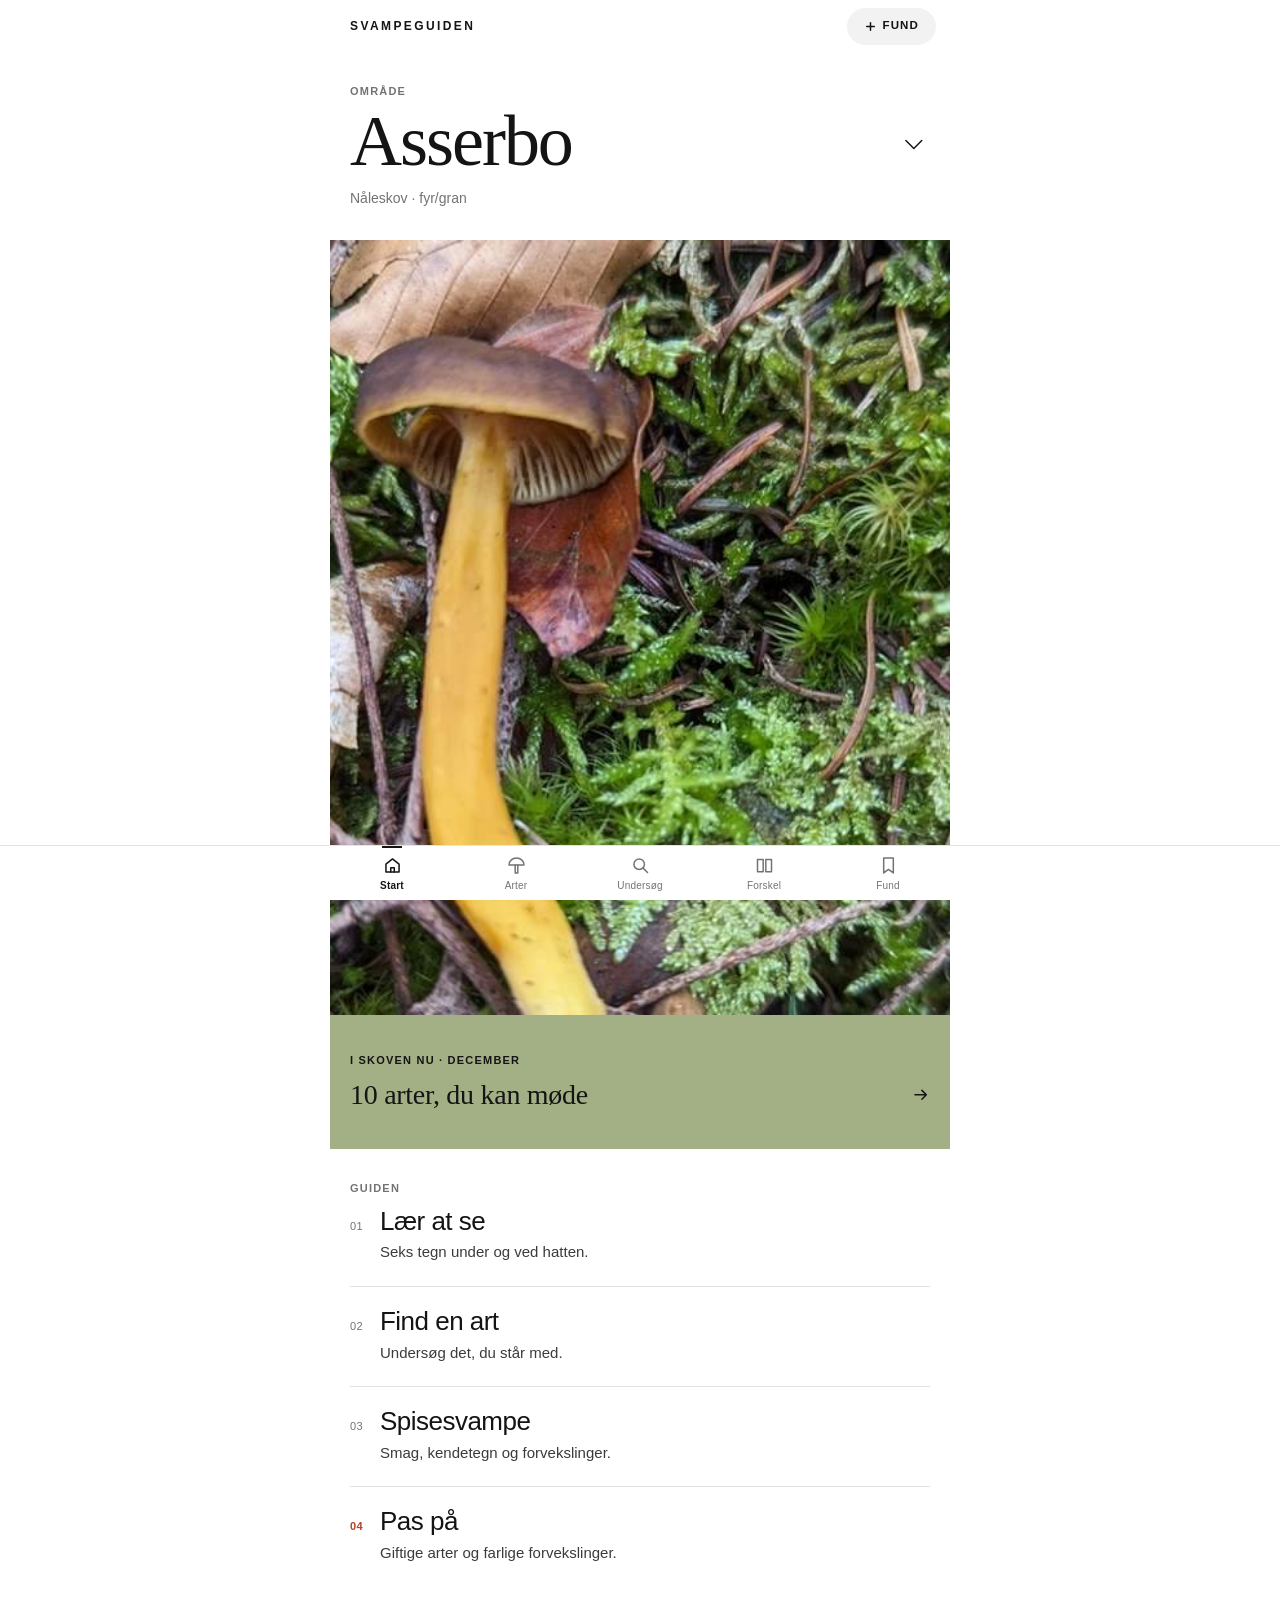
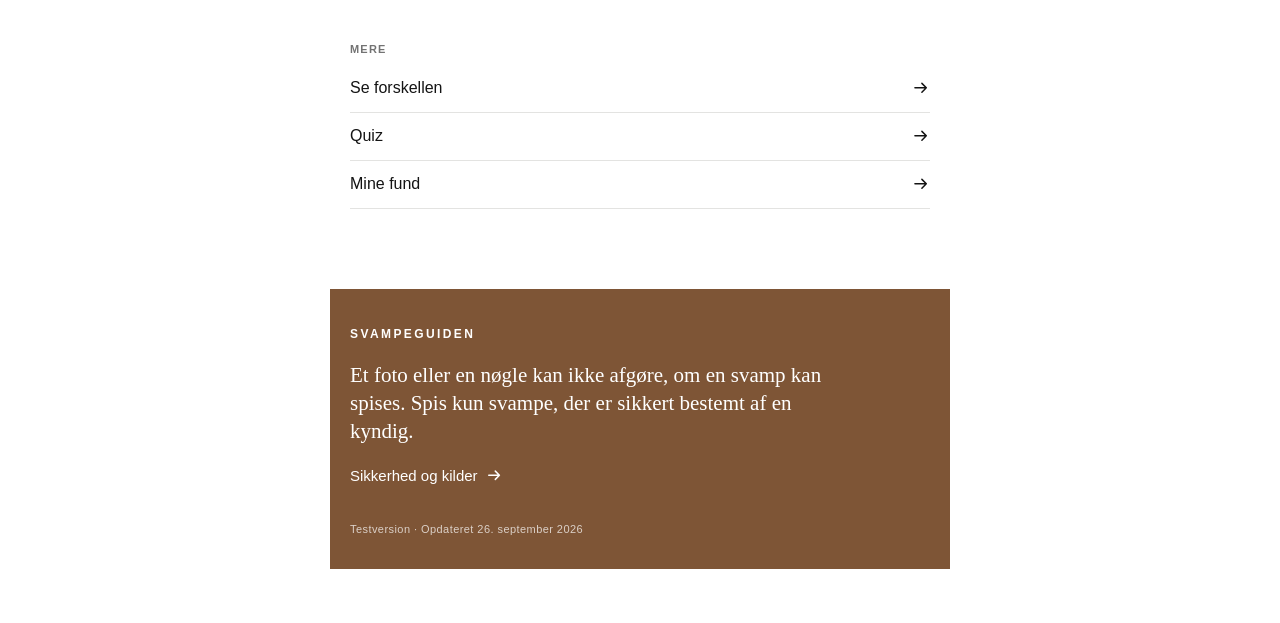
==== commit 502a6ff1: "Start: roligere guide-afsnit uden pile på 01–04, strammere GUIDEN; alle små tegn (pile, kryds, plus," ====
--- a/index.html
+++ b/index.html
@@ -78,7 +78,7 @@
 .num{font:500 11px/1 var(--sans);font-variant-numeric:tabular-nums;letter-spacing:.04em;color:var(--grey)}
 .g{color:var(--grey)}
 .pad{padding-left:var(--g);padding-right:var(--g)}
-.arr{display:inline-block;flex:none;width:1.1em;height:1.1em;vertical-align:-.2em;fill:none;stroke:currentColor;stroke-width:1.6;stroke-linecap:round;stroke-linejoin:round}
+.arr{display:inline-block;flex:none;width:1.1em;height:1.1em;vertical-align:-.2em;fill:none;stroke:currentColor;stroke-width:1.5;stroke-linecap:round;stroke-linejoin:round}
 .arr path{vector-effect:non-scaling-stroke}
 
 /* ---------- piktogrammer: 24-gitter, 1,5 px linje, fyldt = det, der tales om ---------- */
@@ -106,7 +106,7 @@
 #tabs{position:-webkit-sticky;position:sticky;bottom:0;z-index:30;background:var(--bg);box-shadow:0 -1px 0 var(--rule);padding-bottom:var(--sab);transition:background-color .4s}
 #tabs .in{max-width:620px;margin:0 auto;display:flex}
 #tabs a{position:relative;flex:1;height:var(--tab);display:flex;flex-direction:column;align-items:center;justify-content:center;gap:5px;text-decoration:none;color:var(--grey)}
-#tabs a svg{width:20px;height:20px;fill:none;stroke:currentColor;stroke-width:1.35;stroke-linejoin:round;stroke-linecap:round}
+#tabs a svg{width:21px;height:21px;fill:none;stroke:currentColor;stroke-width:1.5;stroke-linejoin:round;stroke-linecap:round}
 #tabs a span{font:500 10px/1 var(--sans);letter-spacing:.02em}
 #tabs a.on{color:var(--ink)}
 #tabs a.on span{font-weight:700}
@@ -158,7 +158,7 @@
 .tag.rust-pale{background:var(--rust-pale);color:var(--rust-ink)}
 .tag.paper{background:#fff;color:var(--rust)}
 button.tag{height:30px;padding:0 8px 0 12px;font-size:11px}
-button.tag .x{font:400 15px/1 var(--sans);opacity:.6}
+button.tag .x{width:12px;height:12px}
 
 /* ---------- knapper: primær · sekundær · tekst · kompakt ---------- */
 .btn{display:inline-flex;align-items:center;justify-content:center;gap:10px;min-height:52px;padding:0 20px;border-radius:var(--r);background:var(--wash);color:var(--ink);font:500 16px/1.2 var(--sans);text-decoration:none;text-align:center;position:relative}
@@ -313,7 +313,7 @@
 .area-name{display:flex;justify-content:space-between;align-items:flex-start;gap:16px;width:100%;min-height:48px;font:inherit;letter-spacing:inherit;text-align:left}
 .area-name .an{min-width:0}
 .area-name .nw{white-space:nowrap}
-.area-chev{flex:none;width:.44em;height:.44em;margin-top:.3em;stroke-width:1.6}
+.area-chev{flex:none;width:.44em;height:.44em;margin-top:.3em;stroke-width:1.5}
 .area-chev path{vector-effect:non-scaling-stroke}
 .home-area .meta{margin-top:var(--s3);font-size:14px}
 .num.rust{color:var(--rust);font-weight:700}
@@ -327,14 +327,14 @@
 .hm-now .cap i{font-family:var(--serif);font-size:15px}
 .hm-now .lbl{display:block;margin-top:var(--s2)}
 .hm-now .row{display:flex;justify-content:space-between;align-items:baseline;gap:12px;margin-top:var(--s3)}
-.hm-go{margin:40px var(--g) 0}
-.hm-go a{display:grid;grid-template-columns:30px 1fr auto;gap:6px 0;align-items:baseline;padding:20px 0 22px;border-top:1px solid var(--rule);text-decoration:none}
-.hm-go>.lbl{margin-bottom:10px;color:var(--grey)}
+.hm-go{margin:32px var(--g) 0}
+.hm-go a{display:grid;grid-template-columns:30px 1fr;gap:6px 0;align-items:baseline;padding:20px 0 22px;border-top:1px solid var(--rule);text-decoration:none}
+.hm-go>.lbl{margin-bottom:12px;color:var(--grey)}
 .hm-go>.lbl+a{border-top:0;padding-top:0}
 .hm-go .num{grid-column:1;grid-row:1}
 .hm-go .t-cat{grid-column:2}
 .hm-go .arr{grid-column:3;grid-row:1;font-size:20px}
-.hm-go .s{grid-column:2/4;font-size:15px;color:var(--ink-2)}
+.hm-go .s{grid-column:2;font-size:15px;color:var(--ink-2)}
 .hm-go .alpha{grid-column:2/4;display:flex;gap:14px;margin-top:10px}
 
 /* ---------- lær at se ---------- */
@@ -514,7 +514,7 @@
 body.noscroll{overflow:hidden}
 #areaov{position:fixed;inset:0;height:100vh;height:100dvh;z-index:70;display:flex;flex-direction:column;overflow-y:auto;background:#fff;padding:calc(var(--sat) + 4px) 0 calc(var(--sab) + 12px);animation:vin .2s ease-out}
 #areaov>*{flex-shrink:0}
-#areaov>.map-wrap{position:relative;flex:1 0 260px;margin-top:var(--s2)}
+#areaov>.map-wrap{position:relative;flex:1 0 260px;margin-top:0}
 .map-wrap>#map{position:absolute;inset:0;margin:0;min-height:0}
 .ov-top{display:flex;justify-content:space-between;align-items:center;height:44px;padding:0 8px 0 var(--g)}
 .ov-top .lbl{color:var(--grey)}
@@ -535,7 +535,7 @@
 .ov-res span,.presets span{font-size:13px;color:var(--grey)}
 #map{position:relative;flex:1;min-height:180px;margin-top:var(--s3);background:var(--wash)}
 #map .leaflet-tile-pane{filter:grayscale(1) contrast(1.02) brightness(1.04)}
-.map-msg{position:absolute;inset:0;overflow:auto;padding:20px var(--g) 84px;font-size:14px;color:var(--ink-2)}
+.map-msg{position:absolute;inset:0;overflow:auto;padding:20px var(--g);font-size:14px;color:var(--ink-2)}
 .map-msg p{margin-bottom:12px}
 .map-msg .lbl{display:block;color:var(--grey)}
 .pin{background:var(--ink);border-radius:50%}
@@ -544,11 +544,9 @@
 .ov-sel .lbl{color:var(--grey)}
 .ov-sel b{display:block;font:400 28px/1.1 var(--serif);letter-spacing:-.01em;overflow-wrap:break-word}
 .ov-sel span{display:block;margin-top:2px;font-size:13px;color:var(--grey)}
-.ov-rad{position:absolute;left:var(--g);right:var(--g);bottom:14px;z-index:500;display:grid;grid-template-columns:1fr 1fr;padding:3px;border-radius:6px;background:rgba(255,255,255,.94);box-shadow:0 0 0 1px rgba(20,20,20,.14)}
-.ov-rad button{min-height:44px;padding:5px 10px;border-radius:4px;font:500 14px/1.2 var(--sans);text-align:center}
-.ov-rad button small{display:block;margin-top:1px;font:400 12px/1.2 var(--sans);color:var(--grey)}
-.ov-rad button.on{background:var(--ink);color:#fff}
-.ov-rad button.on small{color:rgba(255,255,255,.72)}
+.ov-rad{display:flex;gap:24px;margin:0 var(--g)}
+.ov-rad button{min-height:40px;padding:0;border-bottom:1px solid transparent;font:400 15px/1 var(--sans);color:var(--grey)}
+.ov-rad button.on{color:var(--ink);border-bottom-color:var(--ink)}
 .ov-recent{display:flex;flex-wrap:wrap;align-items:center;gap:6px;margin-top:10px}
 .ov-recent .lbl{color:var(--grey);margin-right:4px}
 .ov-recent button{height:30px;padding:0 12px;border-radius:999px;background:var(--wash);font-size:13px}
@@ -639,6 +637,15 @@
 .sec .local-note{margin:0 0 var(--s4)}
 .local-note+.res-n{margin-top:var(--s2)}
 .leaflet-top.leaflet-right .leaflet-control-attribution{margin:0}
+.ov-bar{height:56px;gap:4px;padding:0 8px 0 var(--g)}
+.ov-bar .ov-search{flex:1;margin:0}
+.ov-ic{display:flex;align-items:center;justify-content:center;width:44px;height:44px;flex:none}
+.ov-ic.busy{opacity:.35}
+.ov-bar+.ov-res{margin-top:4px}
+#tabs a svg *,#top svg *,.ov-x svg *,.ov-ic svg *,.chev *{vector-effect:non-scaling-stroke}
+.pill .plus,button.tag .x{fill:none;stroke:currentColor;stroke-width:1.5;stroke-linecap:round}
+.pill .plus{width:13px;height:13px;margin-right:-1px}
+.pill .plus *,button.tag .x *{vector-effect:non-scaling-stroke}
 
 </style>
 
@@ -648,7 +655,7 @@
   <button id="back" aria-label="Tilbage"><svg viewBox="0 0 24 24" fill="none" stroke="currentColor" stroke-width="1.5" stroke-linecap="round" stroke-linejoin="round"><path d="M14.5 5 7.5 12l7 7"/></svg></button>
   <a id="wm" href="#/">Svampeguiden</a>
   <div id="ttl"></div>
-  <a id="reg" class="pill" href="#/registrer" aria-label="Registrér et fund">+ Fund</a>
+  <a id="reg" class="pill" href="#/registrer" aria-label="Registrér et fund"><svg class="plus" viewBox="0 0 24 24" aria-hidden="true"><path d="M12 5V19M5 12H19"/></svg>Fund</a>
 </div></header>
 <main id="app"></main>
 <nav id="tabs" aria-label="Hovedmenu"><div class="in">
@@ -2578,10 +2585,10 @@
   ${hero?`<a class="hm-hero" href="#/art/${hero.id}" aria-label="${hero.da}">${phHTML(hp,hero.da,{ann:false})}</a>`:""}
   <a class="hm-now" href="#/omraade"><span class="lbl">I skoven nu · ${MONN[new Date().getMonth()]}</span><span class="row"><b class="t-state">${top.length} arter, du kan møde</b>${arrow}</span></a>
   <nav class="hm-go" aria-label="Guiden"><p class="lbl">Guiden</p>
-    <a href="#/laer"><span class="num">01</span><span class="t-cat">Lær at se</span>${arrow}<span class="s">Seks tegn under og ved hatten.</span></a>
-    <a href="#/noegle"><span class="num">02</span><span class="t-cat">Find en art</span>${arrow}<span class="s">Undersøg det, du står med.</span></a>
-    <a href="#/arter/godt"><span class="num">03</span><span class="t-cat">Spisesvampe</span>${arrow}<span class="s">Smag, kendetegn og forvekslinger.</span></a>
-    <a href="#/arter/pas"><span class="num rust">04</span><span class="t-cat">Pas på</span>${arrow}<span class="s">Giftige arter og farlige forvekslinger.</span></a>
+    <a href="#/laer"><span class="num">01</span><span class="t-cat">Lær at se</span><span class="s">Seks tegn under og ved hatten.</span></a>
+    <a href="#/noegle"><span class="num">02</span><span class="t-cat">Find en art</span><span class="s">Undersøg det, du står med.</span></a>
+    <a href="#/arter/godt"><span class="num">03</span><span class="t-cat">Spisesvampe</span><span class="s">Smag, kendetegn og forvekslinger.</span></a>
+    <a href="#/arter/pas"><span class="num rust">04</span><span class="t-cat">Pas på</span><span class="s">Giftige arter og farlige forvekslinger.</span></a>
   </nav>
   <nav class="more" aria-label="Mere"><p class="lbl">Mere</p>
     <a href="#/forskelle">Se forskellen${arrow}</a>
@@ -2645,7 +2652,7 @@
   return `<div class="flt">${groups.map(g=>{const open=FOPEN===g, n=FILT[g].c.filter(c=>F[c.id]).length;
     return `<button class="flt-h" data-fg="${g}" aria-expanded="${open}"><span class="t-cat">${FILT[g].t}</span>${n?`<span class="k">${n} valgt</span>`:""}${CHEV}</button>
     ${open?`<div class="flt-b">${FILT[g].c.map(c=>`<div class="flt-c"><span class="lbl">${c.t}</span><div class="pills">${c.o.map(([v,l])=>`<button data-fc="${c.id}" data-fv="${v}" class="${F[c.id]===v?"on":""}" aria-pressed="${F[c.id]===v}">${c.icon?pg(c.icon(v),18,l):""}${l}</button>`).join("")}</div></div>`).join("")}</div>`:""}`}).join("")}<div class="flt-end"></div></div>
-  ${active.length?`<div class="flt-act">${active.map(c=>{const l=(c.o.find(o=>o[0]===F[c.id])||[,""])[1];return `<button class="tag ${fTone(c)}" data-fx="${c.id}" aria-label="Fjern ${esc(l)}">${l}<span class="x" aria-hidden="true">×</span></button>`}).join("")}<button class="clr" id="fClear">Nulstil</button></div>`:""}`;
+  ${active.length?`<div class="flt-act">${active.map(c=>{const l=(c.o.find(o=>o[0]===F[c.id])||[,""])[1];return `<button class="tag ${fTone(c)}" data-fx="${c.id}" aria-label="Fjern ${esc(l)}">${l}<svg class="x" viewBox="0 0 24 24" aria-hidden="true"><path d="M7 7L17 17M17 7L7 17"/></svg></button>`}).join("")}<button class="clr" id="fClear">Nulstil</button></div>`:""}`;
 }
 function bindFilters(root){
   root.querySelectorAll("[data-fg]").forEach(b=>b.onclick=()=>{FOPEN=FOPEN===b.dataset.fg?null:b.dataset.fg;render(true)});
@@ -3084,8 +3091,9 @@
 const r3=x=>Math.round(x*1000)/1000; /* ca. 100 m – præcis GPS gemmes ikke */
 
 let AOV=null;
+const POSICON=`<svg viewBox="0 0 24 24" width="22" height="22" fill="none" stroke="currentColor" stroke-width="1.5" stroke-linecap="round" aria-hidden="true"><circle cx="12" cy="12" r="6.5"/><path d="M12 2.5V5.5M12 18.5V21.5M2.5 12H5.5M18.5 12H21.5"/><circle cx="12" cy="12" r="1.6" fill="currentColor" stroke="none"/></svg>`;
 /* Kortet viser altid hele radiuscirklen, så valget på kortet kan ses */
-const fitArea=keep=>{if(AOV&&AOV.map&&AOV.circle&&!(keep&&AOV.map.getBounds().contains(AOV.circle.getBounds())))AOV.map.fitBounds(AOV.circle.getBounds(),{paddingTopLeft:[24,32],paddingBottomRight:[24,84],animate:true})};
+const fitArea=keep=>{if(AOV&&AOV.map&&AOV.circle&&!(keep&&AOV.map.getBounds().contains(AOV.circle.getBounds())))AOV.map.fitBounds(AOV.circle.getBounds(),{paddingTopLeft:[24,32],paddingBottomRight:[24,32],animate:true})};
 const XICON=`<svg viewBox="0 0 24 24" width="20" height="20" fill="none" stroke="currentColor" stroke-width="1.5" stroke-linecap="round" aria-hidden="true"><path d="M6 6l12 12M18 6 6 18"/></svg>`;
 function openArea(){
   const cur=area();
@@ -3098,12 +3106,10 @@
   const el=$("#areaov"), d=AOV.d;
   if(AOV.step==="map"){
     const rec=LS.get("omraader",[]).filter(x=>x.name!==d.name).slice(0,4);
-    el.innerHTML=`<div class="ov-top"><span class="lbl">Vælg område</span><button class="ov-x" aria-label="Luk">${XICON}</button></div>
-    <form class="ov-search" role="search"><input type="search" enterkeyhint="search" placeholder="Søg efter et sted …" aria-label="Søg efter et sted"><button aria-label="Søg">${arrow}</button></form>
-    <button id="myPos" class="txt-link ov-pos">Brug min position</button>
+    el.innerHTML=`<div class="ov-top ov-bar"><form class="ov-search" role="search"><input type="search" enterkeyhint="search" placeholder="Søg efter et sted …" aria-label="Vælg område: søg efter et sted"></form><button id="myPos" class="ov-ic" aria-label="Brug min position">${POSICON}</button><button class="ov-x" aria-label="Luk">${XICON}</button></div>
+    <div class="ov-rad" role="radiogroup" aria-label="Størrelse">${[[5,"Nærområde","ca. 5 km"],[15,"Større område","ca. 15 km"]].map(([r,t,s])=>`<button role="radio" aria-checked="${d.radius==r}" data-r="${r}" class="${d.radius==r?"on":""}">${t} · ${s.replace("ca. ","")}</button>`).join("")}</div>
     <div class="ov-res"></div>
-    <div class="map-wrap"><div id="map"><div class="map-msg">Henter kort …</div></div>
-      <div class="ov-rad" role="radiogroup" aria-label="Størrelse">${[[5,"Nærområde","ca. 5 km"],[15,"Større område","ca. 15 km"]].map(([r,t,s])=>`<button role="radio" aria-checked="${d.radius==r}" data-r="${r}" class="${d.radius==r?"on":""}">${t}<small>${s}</small></button>`).join("")}</div></div>
+    <div class="map-wrap"><div id="map"><div class="map-msg">Henter kort …</div></div></div>
     <div class="ov-bottom">
       <div class="ov-sel" aria-live="polite"><b id="selName">${esc(d.name)}</b><span id="selReg">${esc(d.region||"")}</span></div>
       ${rec.length?`<div class="ov-recent"><span class="lbl">Tidligere</span>${rec.map((x,i)=>`<button data-rec="${i}">${esc(x.name)}</button>`).join("")}</div>`:""}
@@ -3119,9 +3125,9 @@
         box.querySelectorAll("button").forEach(b=>b.onclick=()=>{setSel(res[+b.dataset.i],true);box.innerHTML="";$("input",e.target).blur()})}
       catch(err){box.innerHTML=`<p class="dim">Søgning kræver internet. Vælg et forslag:</p>`+presetsHTML();bindPresets(box,setSel)}};
     $("#myPos").onclick=()=>{if(!navigator.geolocation){alert("Din browser kan ikke finde din position.");return}
-      $("#myPos").textContent="Finder position …";
-      navigator.geolocation.getCurrentPosition(async p=>{const lat=r3(p.coords.latitude),lon=r3(p.coords.longitude);const nm=await geoName(lat,lon);setSel({lat,lon,...nm},true);$("#myPos").textContent="Brug min position"},
-        ()=>{$("#myPos").textContent="Brug min position";alert("Positionen kunne ikke hentes. Tjek at Safari har adgang til lokalitet.")},{enableHighAccuracy:false,timeout:10000,maximumAge:300000})};
+      $("#myPos").classList.add("busy");
+      navigator.geolocation.getCurrentPosition(async p=>{const lat=r3(p.coords.latitude),lon=r3(p.coords.longitude);const nm=await geoName(lat,lon);setSel({lat,lon,...nm},true);$("#myPos").classList.remove("busy")},
+        ()=>{$("#myPos").classList.remove("busy");alert("Positionen kunne ikke hentes. Tjek at Safari har adgang til lokalitet.")},{enableHighAccuracy:false,timeout:10000,maximumAge:300000})};
     $("#useArea").onclick=()=>{ if(!(d.name===area().name&&d.lat===area().lat)){d.skov=null;d.trees=[];d.bund=[]} AOV.step="skov";drawArea()};
     loadLeaflet().then(()=>{
       if(!AOV||AOV.step!=="map")return;
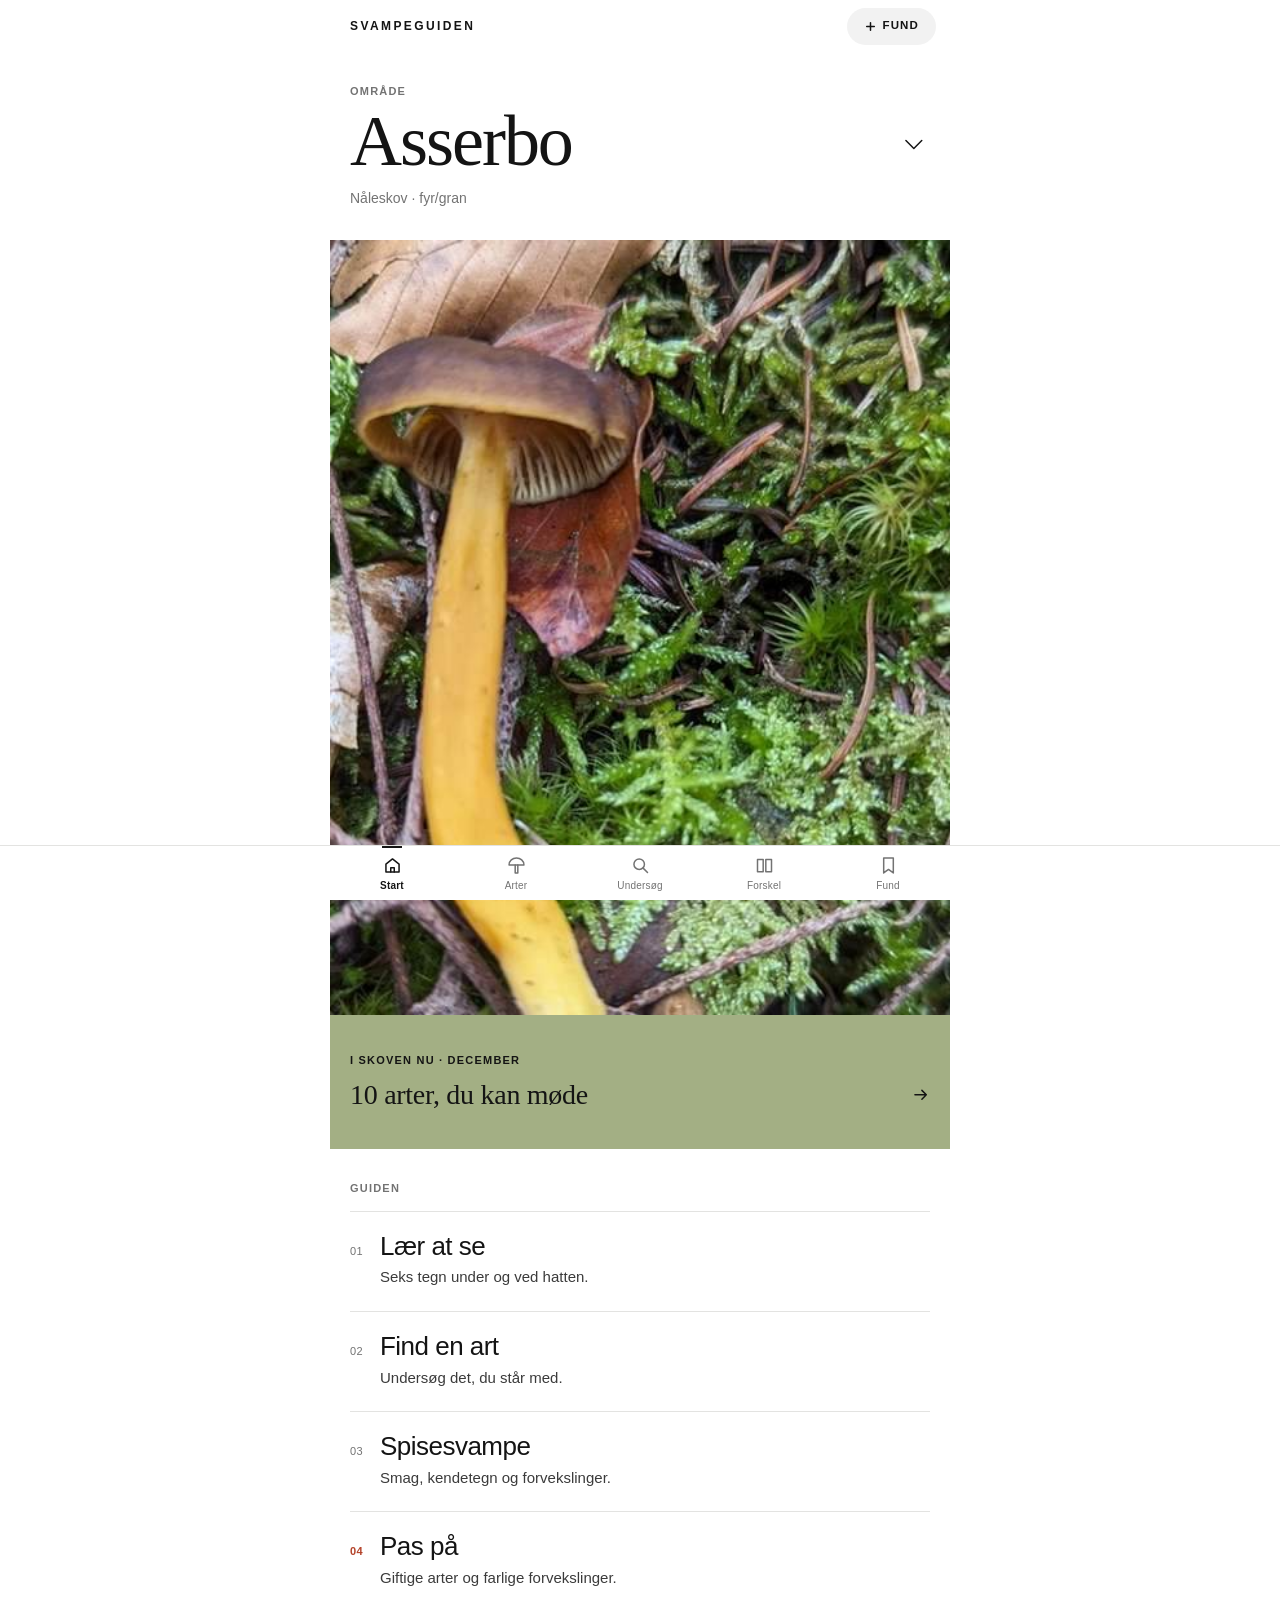
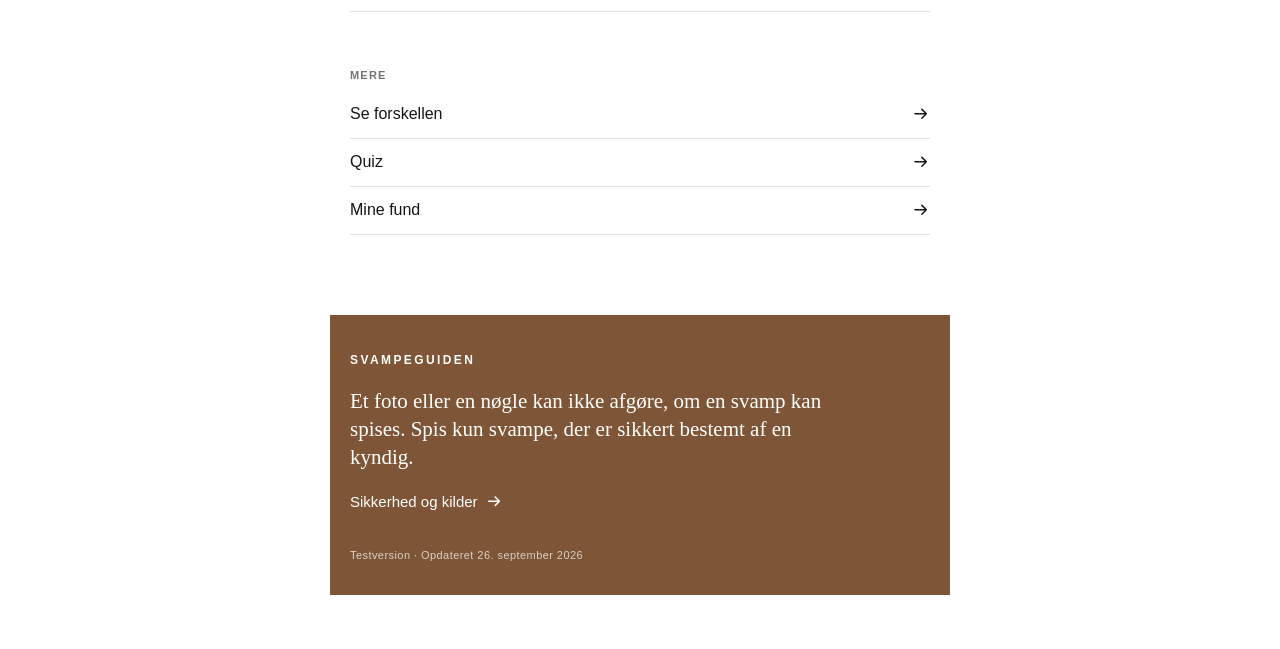
==== commit 110d0356: "Start: luft under GUIDEN; 01–04 som fire afgrænsede rækker med streg over og under Co-Authored-By: C" ====
--- a/index.html
+++ b/index.html
@@ -329,8 +329,8 @@
 .hm-now .row{display:flex;justify-content:space-between;align-items:baseline;gap:12px;margin-top:var(--s3)}
 .hm-go{margin:32px var(--g) 0}
 .hm-go a{display:grid;grid-template-columns:30px 1fr;gap:6px 0;align-items:baseline;padding:20px 0 22px;border-top:1px solid var(--rule);text-decoration:none}
-.hm-go>.lbl{margin-bottom:12px;color:var(--grey)}
-.hm-go>.lbl+a{border-top:0;padding-top:0}
+.hm-go>.lbl{margin-bottom:16px;color:var(--grey)}
+.hm-go a:last-child{border-bottom:1px solid var(--rule)}
 .hm-go .num{grid-column:1;grid-row:1}
 .hm-go .t-cat{grid-column:2}
 .hm-go .arr{grid-column:3;grid-row:1;font-size:20px}
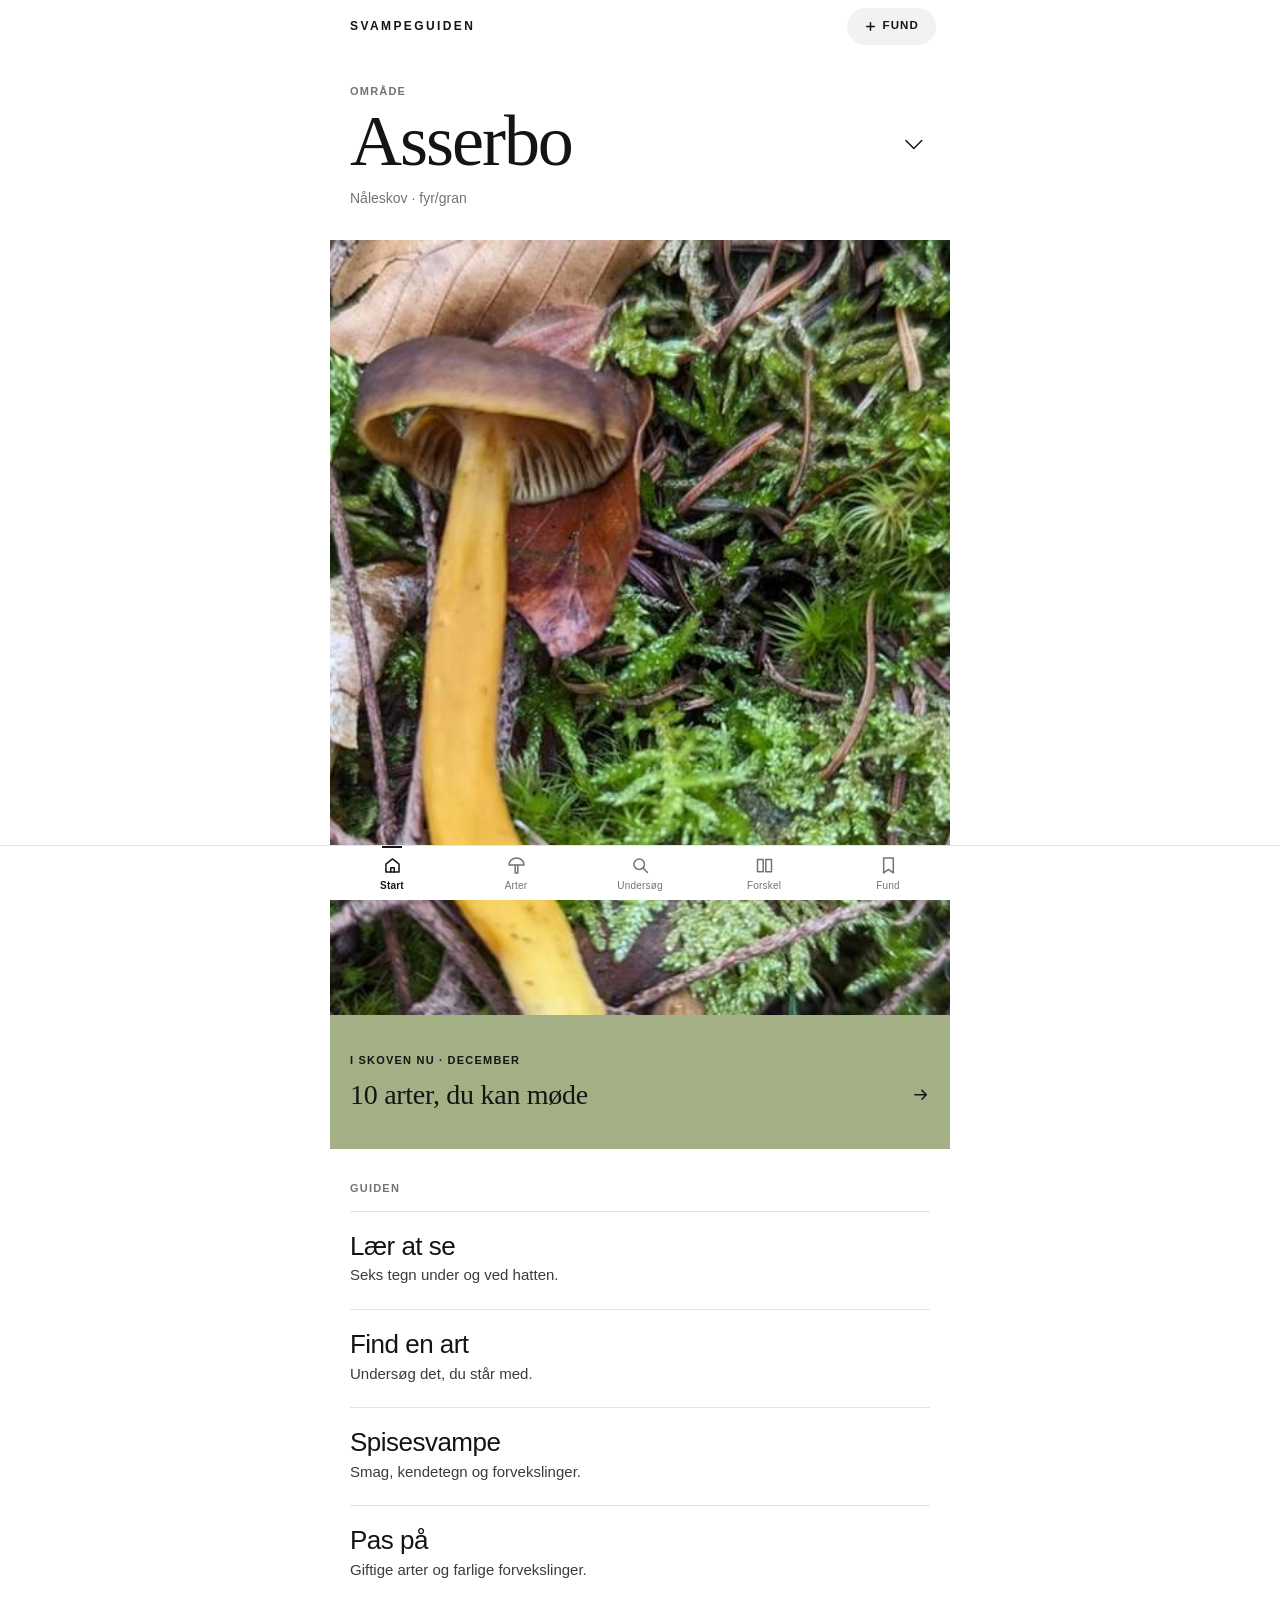
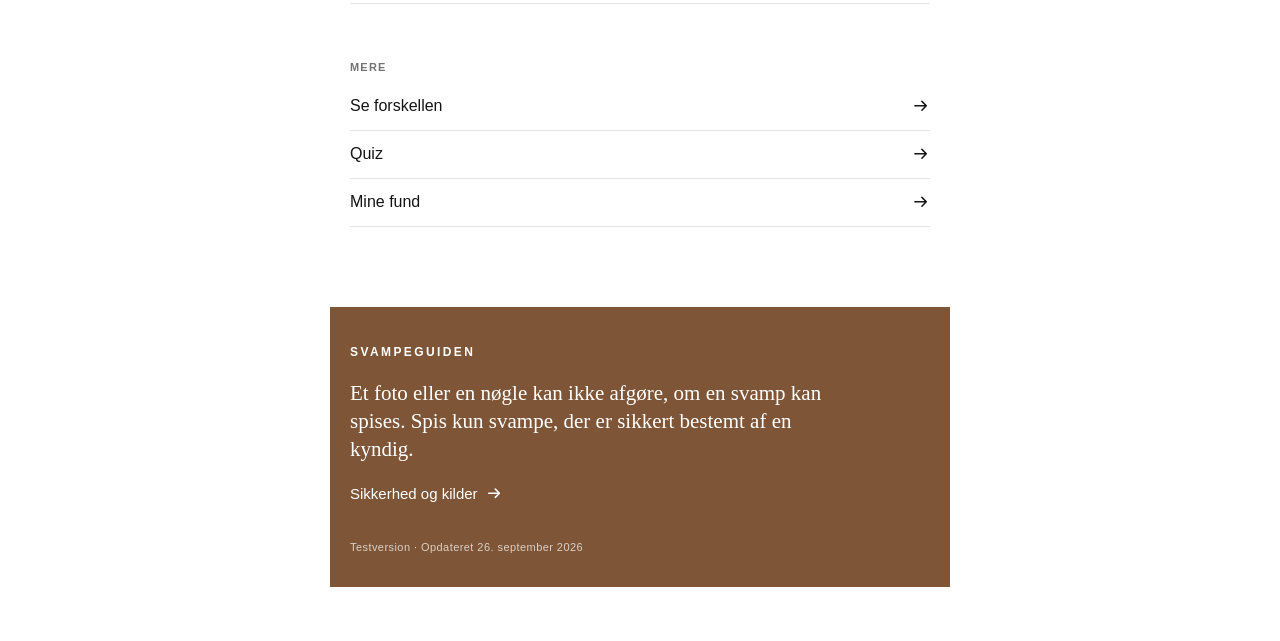
==== commit 864bd63e: "Start: GUIDEN uden numre; fire rækker på én venstrekant, Pas på som de øvrige Co-Authored-By: Claude" ====
--- a/index.html
+++ b/index.html
@@ -316,7 +316,7 @@
 .area-chev{flex:none;width:.44em;height:.44em;margin-top:.3em;stroke-width:1.5}
 .area-chev path{vector-effect:non-scaling-stroke}
 .home-area .meta{margin-top:var(--s3);font-size:14px}
-.num.rust{color:var(--rust);font-weight:700}
+
 .home-area>.lbl{color:var(--grey)}
 .home-area .t-display{margin-top:var(--s2)}
 .home-area .txt-link{margin-top:var(--s2);color:var(--ink-2)}
@@ -328,13 +328,11 @@
 .hm-now .lbl{display:block;margin-top:var(--s2)}
 .hm-now .row{display:flex;justify-content:space-between;align-items:baseline;gap:12px;margin-top:var(--s3)}
 .hm-go{margin:32px var(--g) 0}
-.hm-go a{display:grid;grid-template-columns:30px 1fr;gap:6px 0;align-items:baseline;padding:20px 0 22px;border-top:1px solid var(--rule);text-decoration:none}
+.hm-go a{display:grid;grid-template-columns:1fr;gap:4px 0;align-items:baseline;padding:20px 0 22px;border-top:1px solid var(--rule);text-decoration:none}
 .hm-go>.lbl{margin-bottom:16px;color:var(--grey)}
 .hm-go a:last-child{border-bottom:1px solid var(--rule)}
-.hm-go .num{grid-column:1;grid-row:1}
-.hm-go .t-cat{grid-column:2}
-.hm-go .arr{grid-column:3;grid-row:1;font-size:20px}
-.hm-go .s{grid-column:2;font-size:15px;color:var(--ink-2)}
+.hm-go .t-cat{grid-column:1}
+.hm-go .s{grid-column:1;font-size:15px;color:var(--ink-2)}
 .hm-go .alpha{grid-column:2/4;display:flex;gap:14px;margin-top:10px}
 
 /* ---------- lær at se ---------- */
@@ -2585,10 +2583,10 @@
   ${hero?`<a class="hm-hero" href="#/art/${hero.id}" aria-label="${hero.da}">${phHTML(hp,hero.da,{ann:false})}</a>`:""}
   <a class="hm-now" href="#/omraade"><span class="lbl">I skoven nu · ${MONN[new Date().getMonth()]}</span><span class="row"><b class="t-state">${top.length} arter, du kan møde</b>${arrow}</span></a>
   <nav class="hm-go" aria-label="Guiden"><p class="lbl">Guiden</p>
-    <a href="#/laer"><span class="num">01</span><span class="t-cat">Lær at se</span><span class="s">Seks tegn under og ved hatten.</span></a>
-    <a href="#/noegle"><span class="num">02</span><span class="t-cat">Find en art</span><span class="s">Undersøg det, du står med.</span></a>
-    <a href="#/arter/godt"><span class="num">03</span><span class="t-cat">Spisesvampe</span><span class="s">Smag, kendetegn og forvekslinger.</span></a>
-    <a href="#/arter/pas"><span class="num rust">04</span><span class="t-cat">Pas på</span><span class="s">Giftige arter og farlige forvekslinger.</span></a>
+    <a href="#/laer"><span class="t-cat">Lær at se</span><span class="s">Seks tegn under og ved hatten.</span></a>
+    <a href="#/noegle"><span class="t-cat">Find en art</span><span class="s">Undersøg det, du står med.</span></a>
+    <a href="#/arter/godt"><span class="t-cat">Spisesvampe</span><span class="s">Smag, kendetegn og forvekslinger.</span></a>
+    <a href="#/arter/pas"><span class="t-cat">Pas på</span><span class="s">Giftige arter og farlige forvekslinger.</span></a>
   </nav>
   <nav class="more" aria-label="Mere"><p class="lbl">Mere</p>
     <a href="#/forskelle">Se forskellen${arrow}</a>
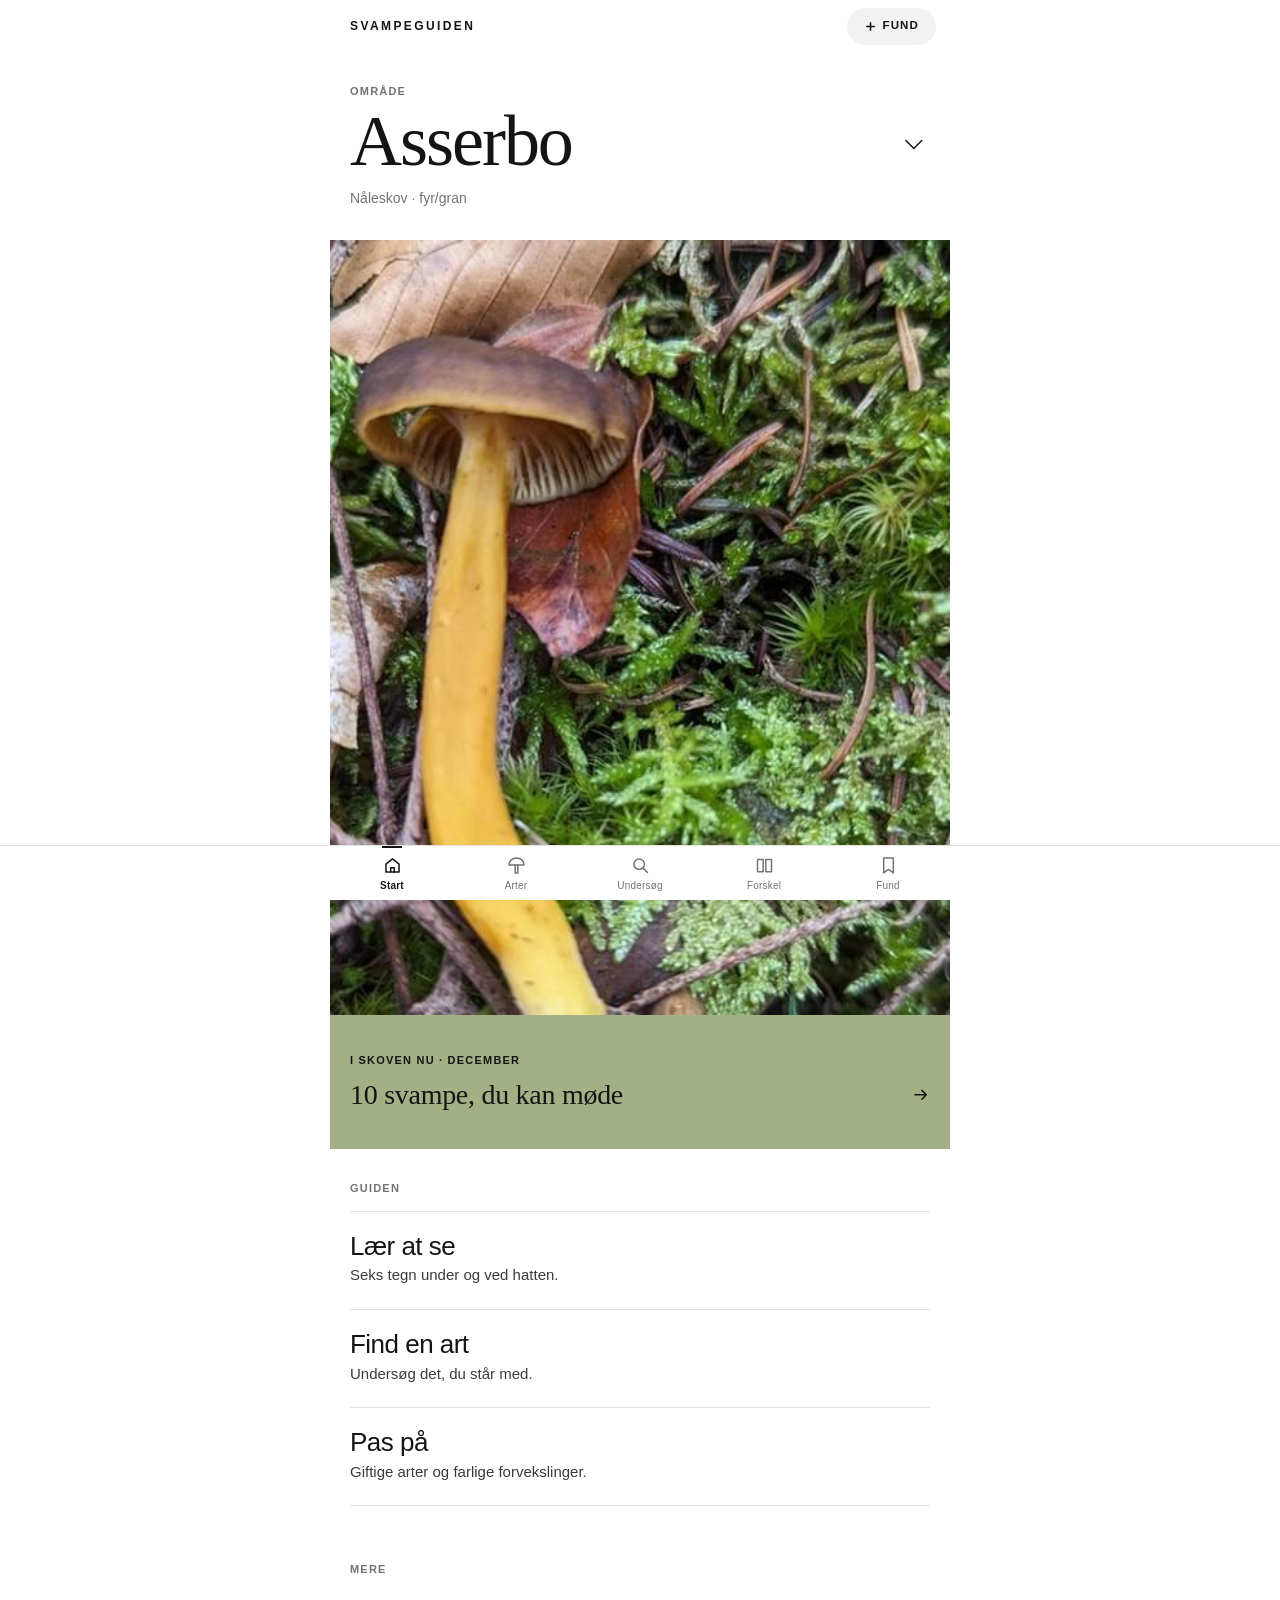
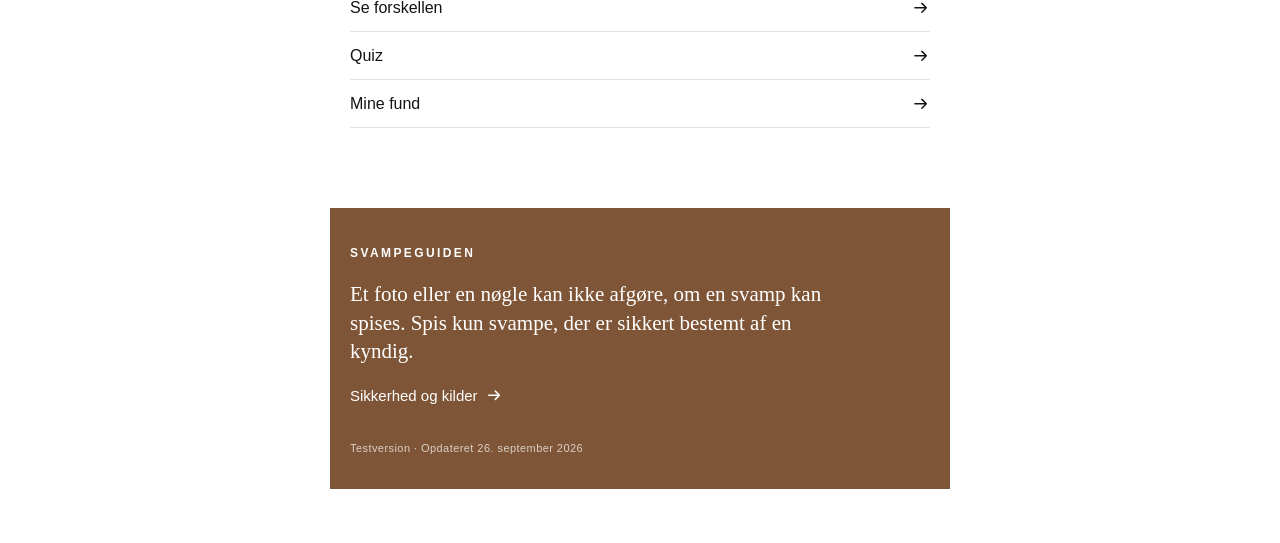
==== commit 64fe18df: "Start: '10 svampe, du kan møde'; GUIDEN med tre indgange (Lær at se, Find en art, Pas på) Co-Authore" ====
--- a/index.html
+++ b/index.html
@@ -2581,11 +2581,10 @@
     ${meta?`<p class="meta">${esc(meta)}</p>`:""}
   </section>
   ${hero?`<a class="hm-hero" href="#/art/${hero.id}" aria-label="${hero.da}">${phHTML(hp,hero.da,{ann:false})}</a>`:""}
-  <a class="hm-now" href="#/omraade"><span class="lbl">I skoven nu · ${MONN[new Date().getMonth()]}</span><span class="row"><b class="t-state">${top.length} arter, du kan møde</b>${arrow}</span></a>
+  <a class="hm-now" href="#/omraade"><span class="lbl">I skoven nu · ${MONN[new Date().getMonth()]}</span><span class="row"><b class="t-state">${top.length} svampe, du kan møde</b>${arrow}</span></a>
   <nav class="hm-go" aria-label="Guiden"><p class="lbl">Guiden</p>
     <a href="#/laer"><span class="t-cat">Lær at se</span><span class="s">Seks tegn under og ved hatten.</span></a>
     <a href="#/noegle"><span class="t-cat">Find en art</span><span class="s">Undersøg det, du står med.</span></a>
-    <a href="#/arter/godt"><span class="t-cat">Spisesvampe</span><span class="s">Smag, kendetegn og forvekslinger.</span></a>
     <a href="#/arter/pas"><span class="t-cat">Pas på</span><span class="s">Giftige arter og farlige forvekslinger.</span></a>
   </nav>
   <nav class="more" aria-label="Mere"><p class="lbl">Mere</p>
